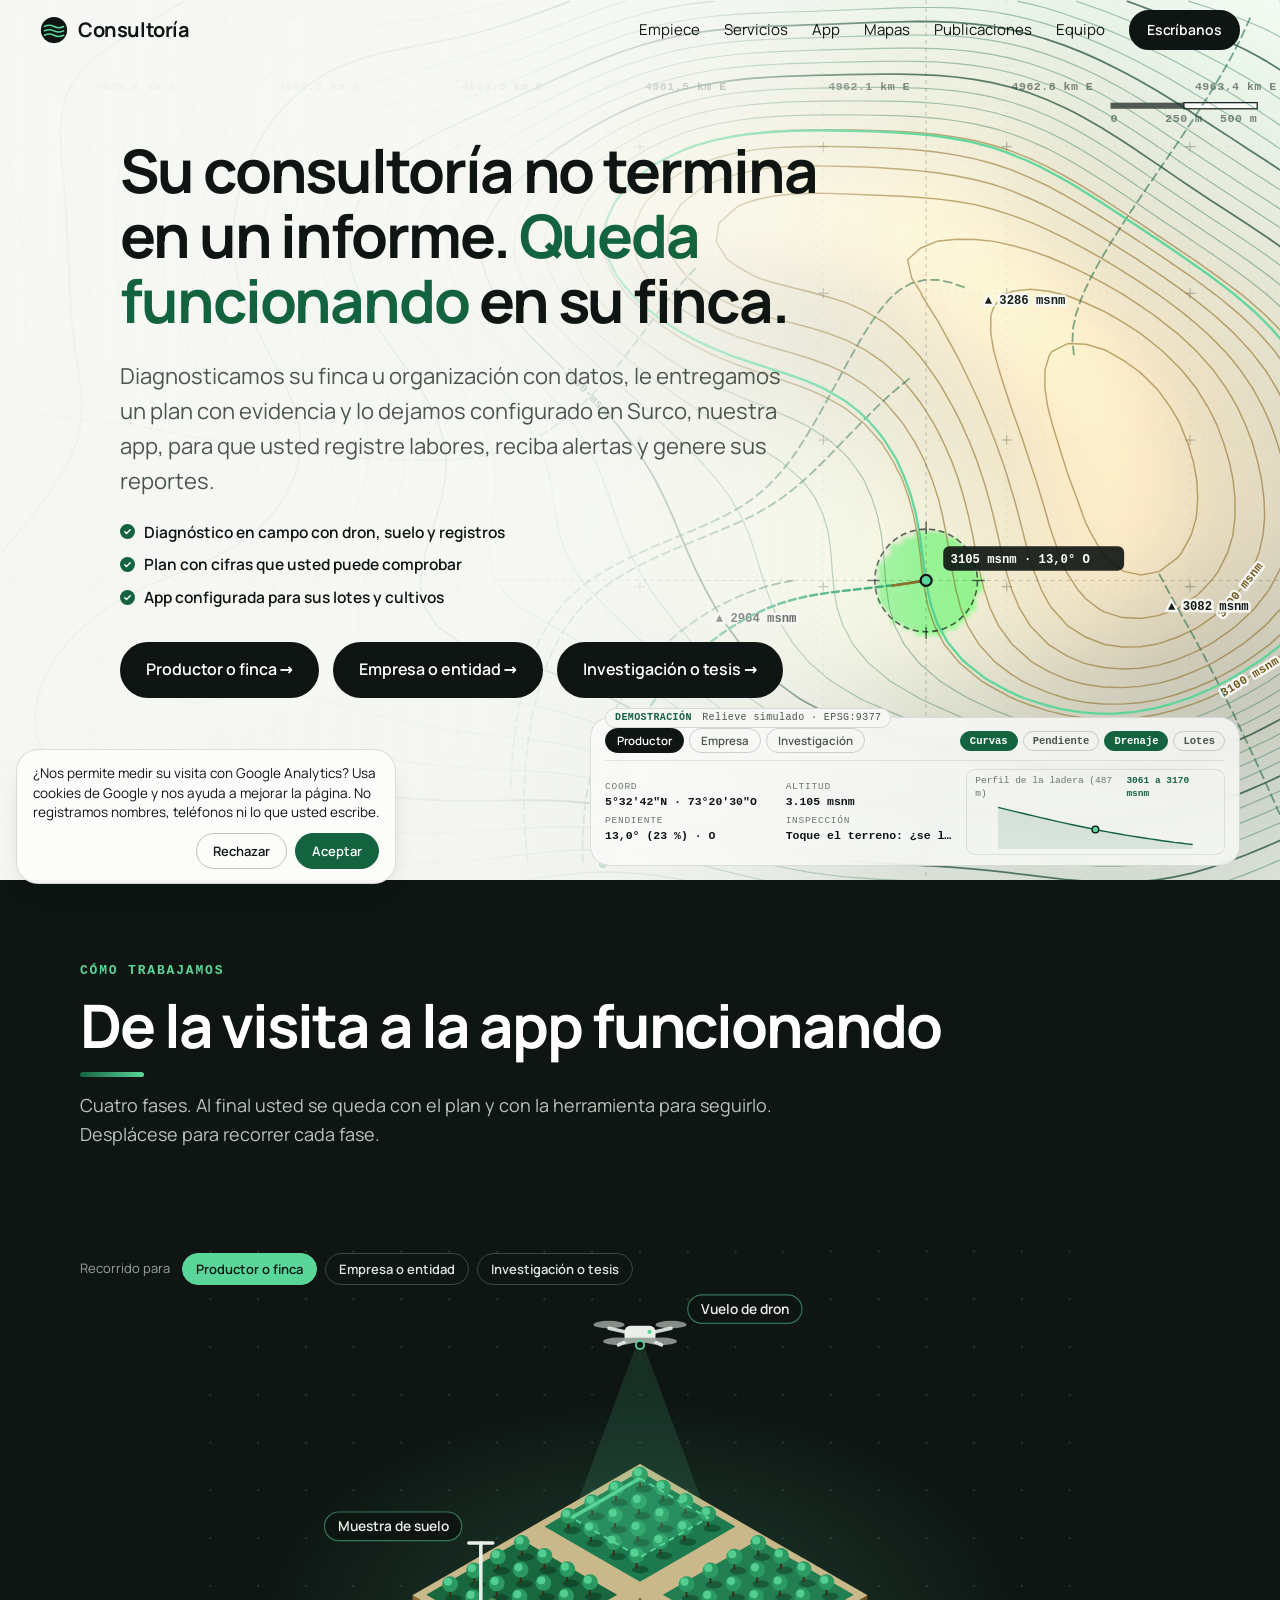
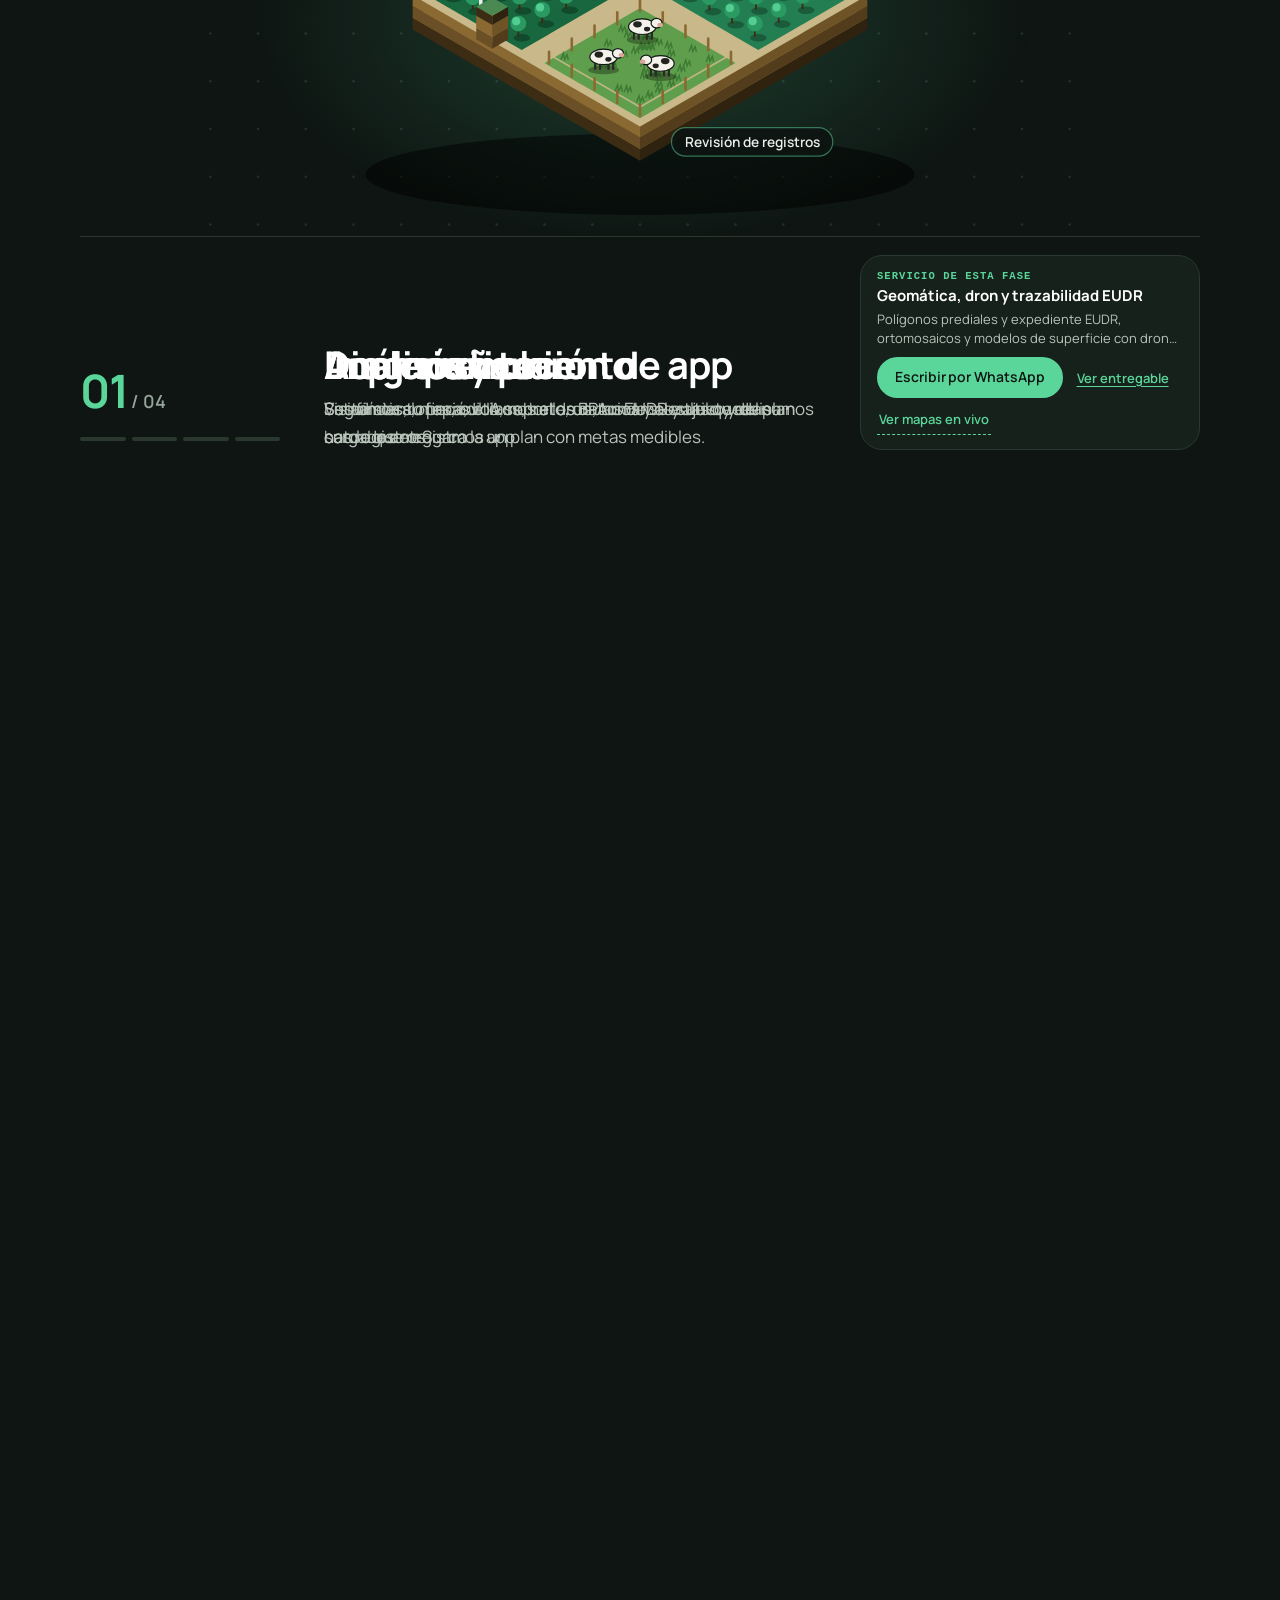
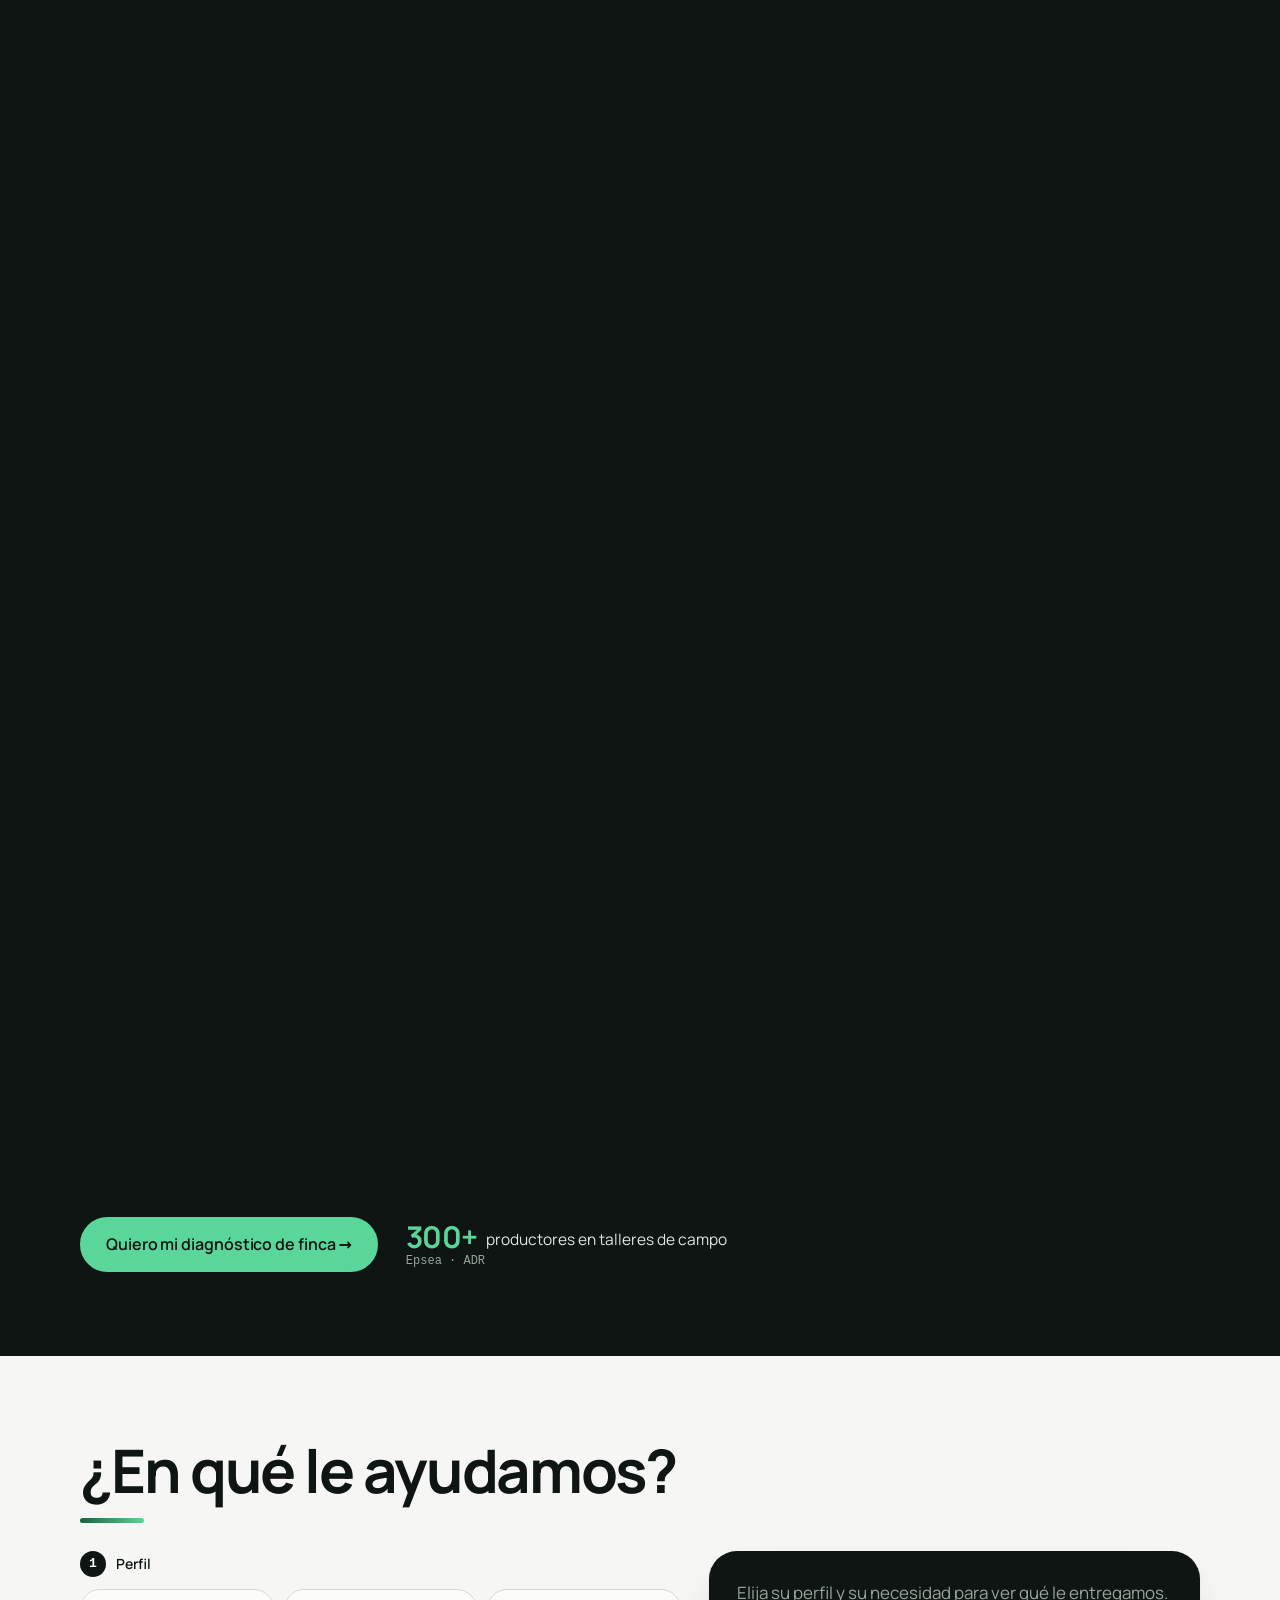
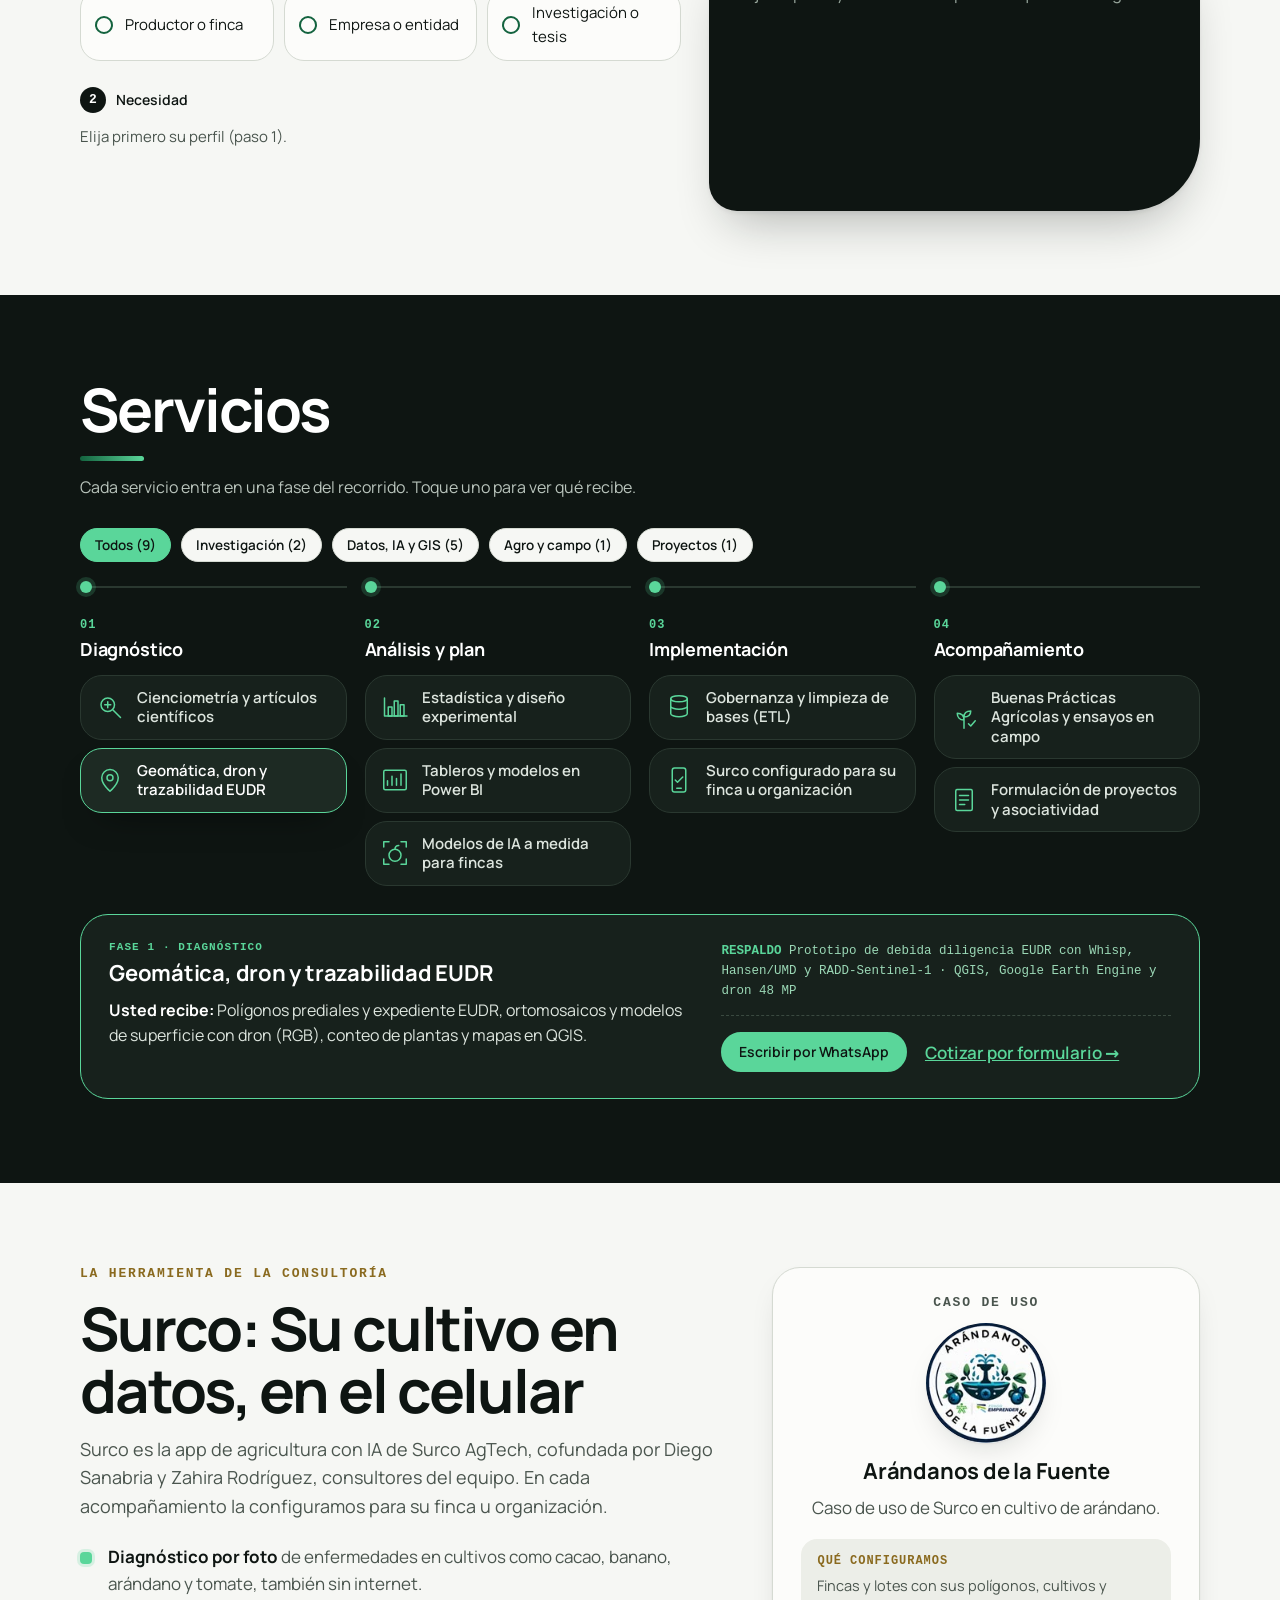
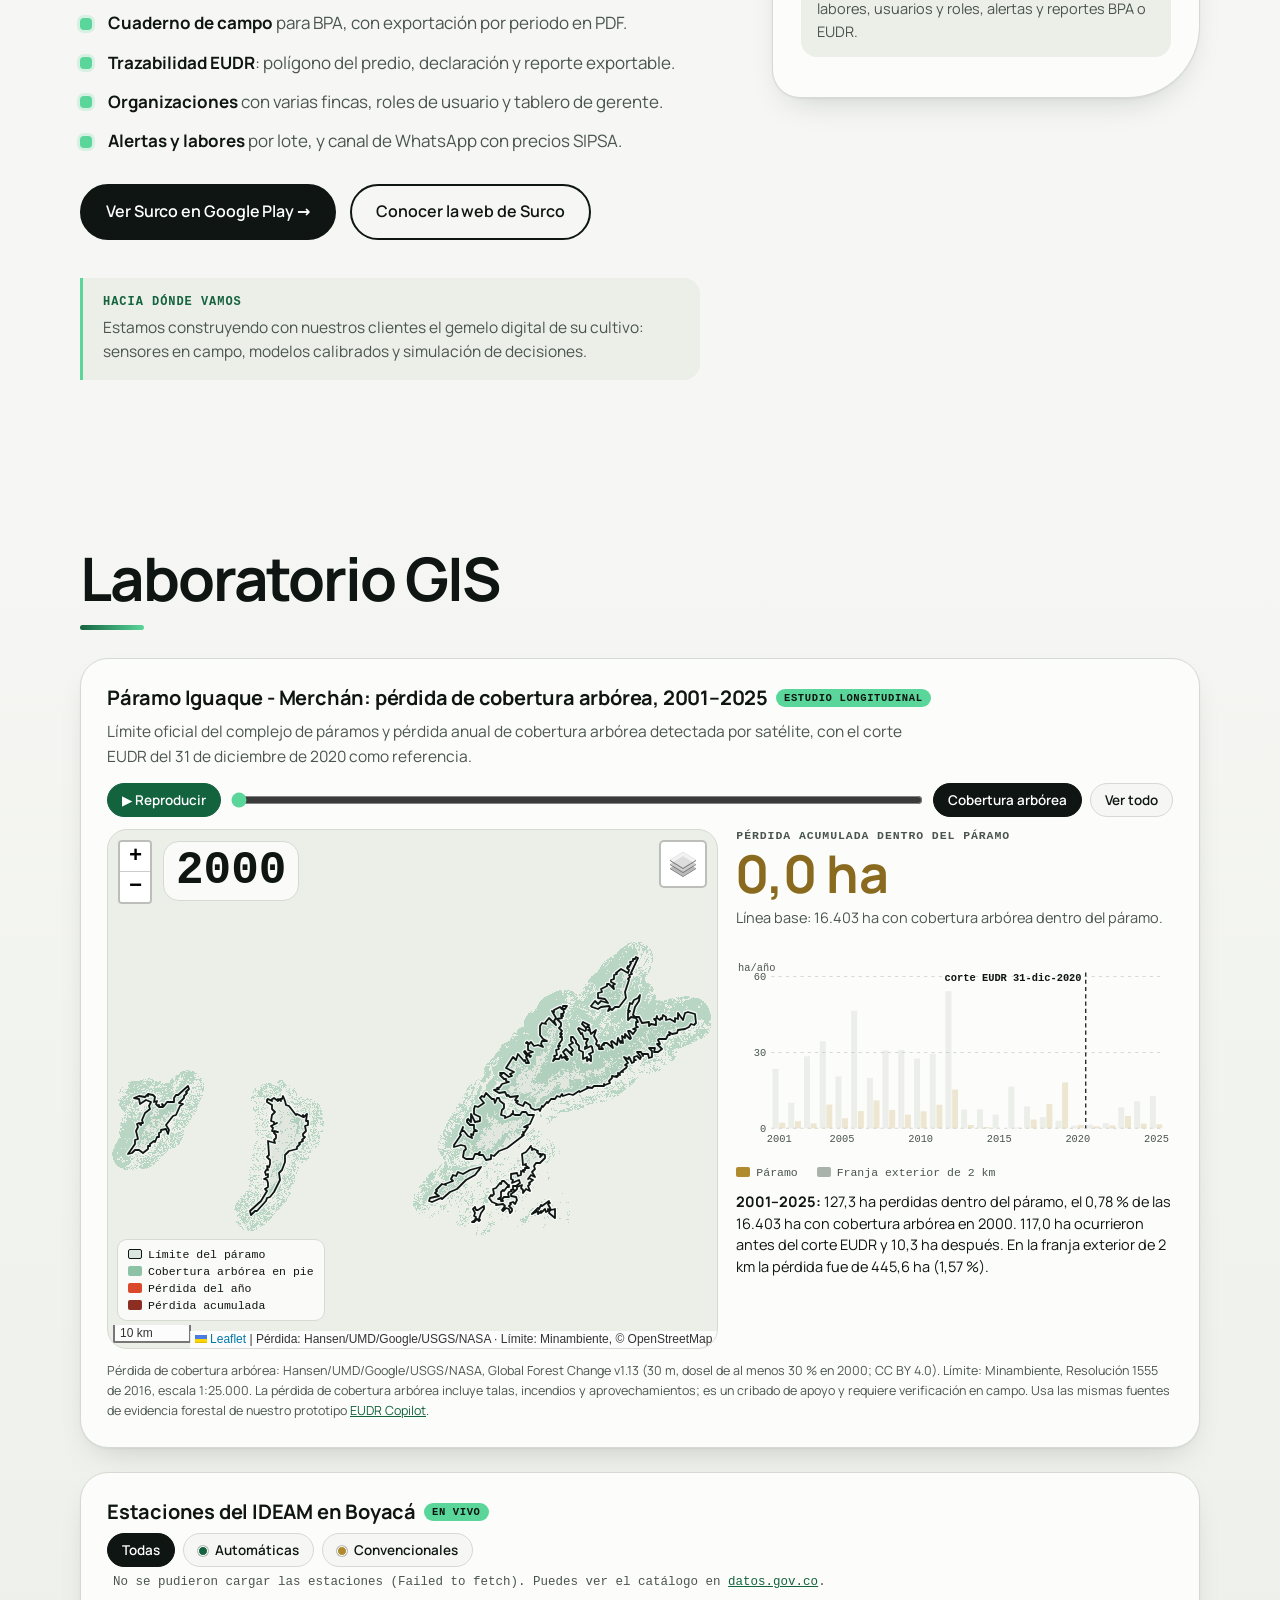
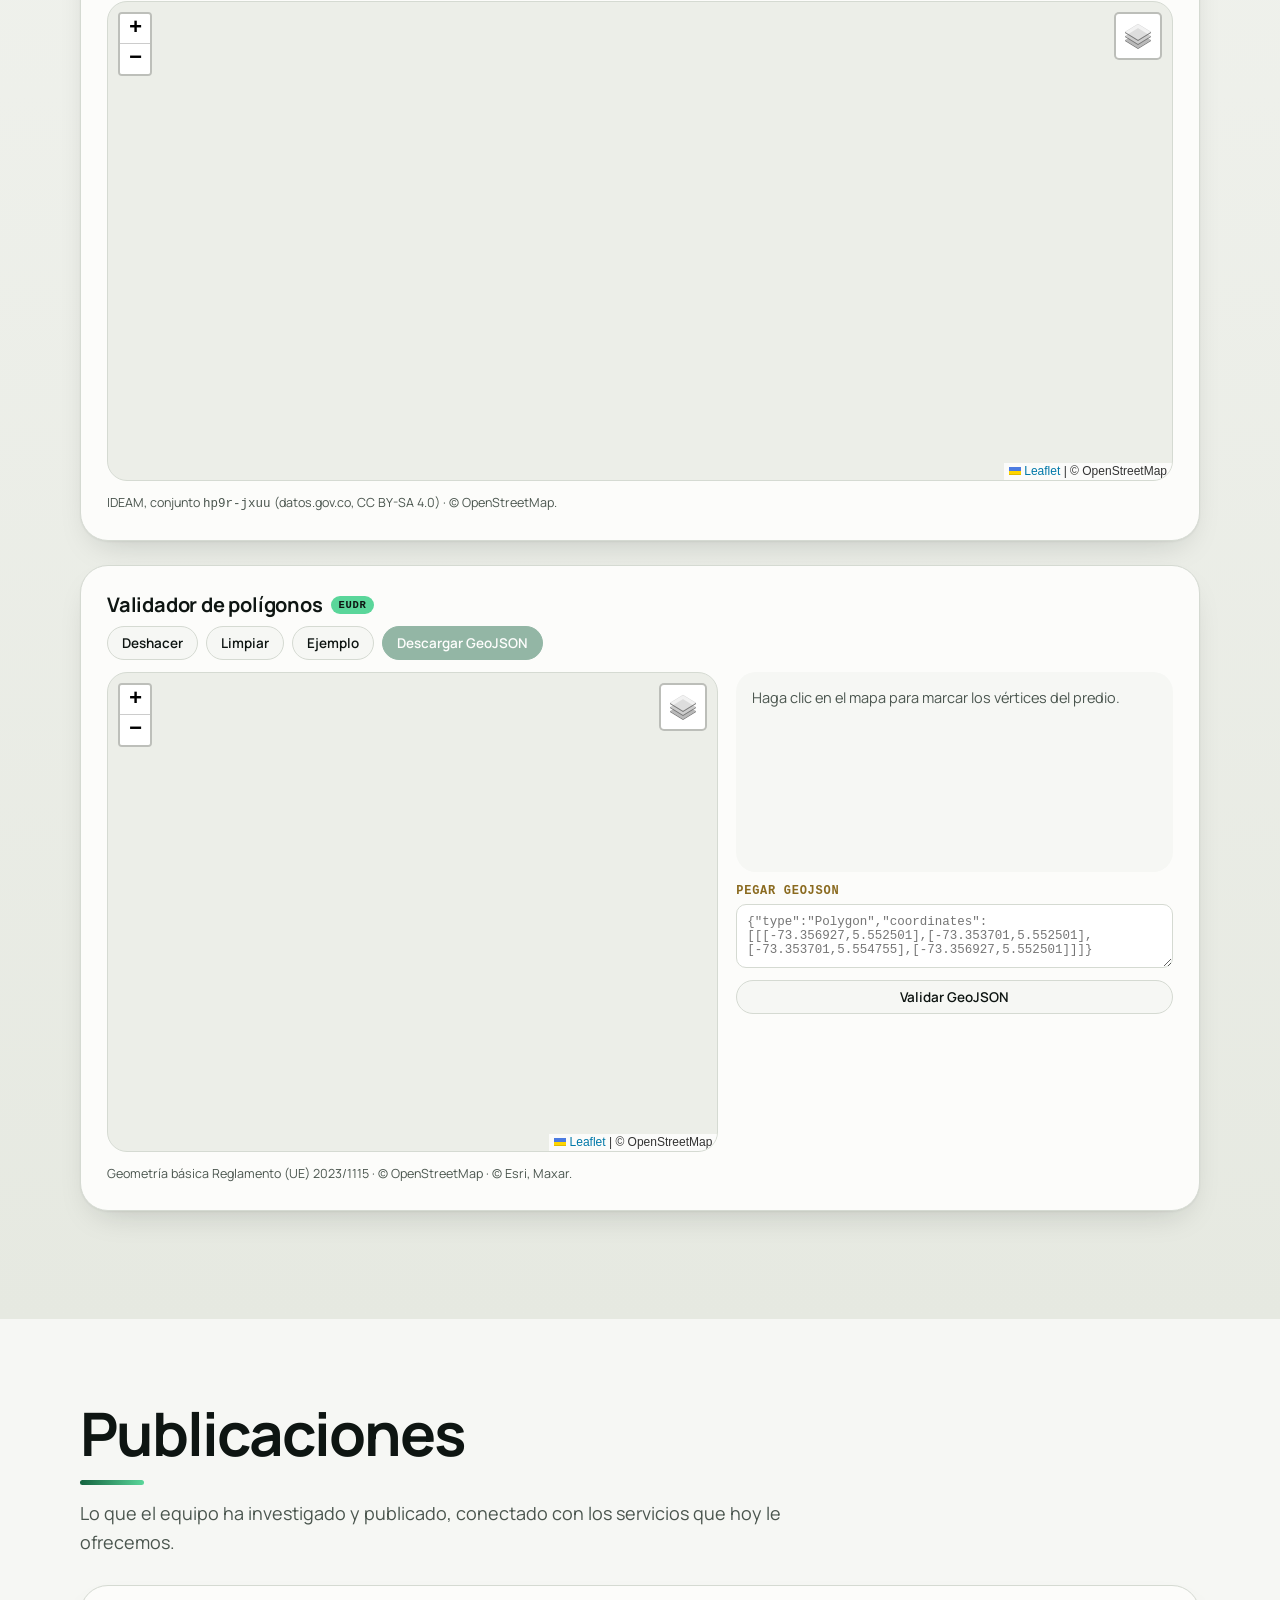
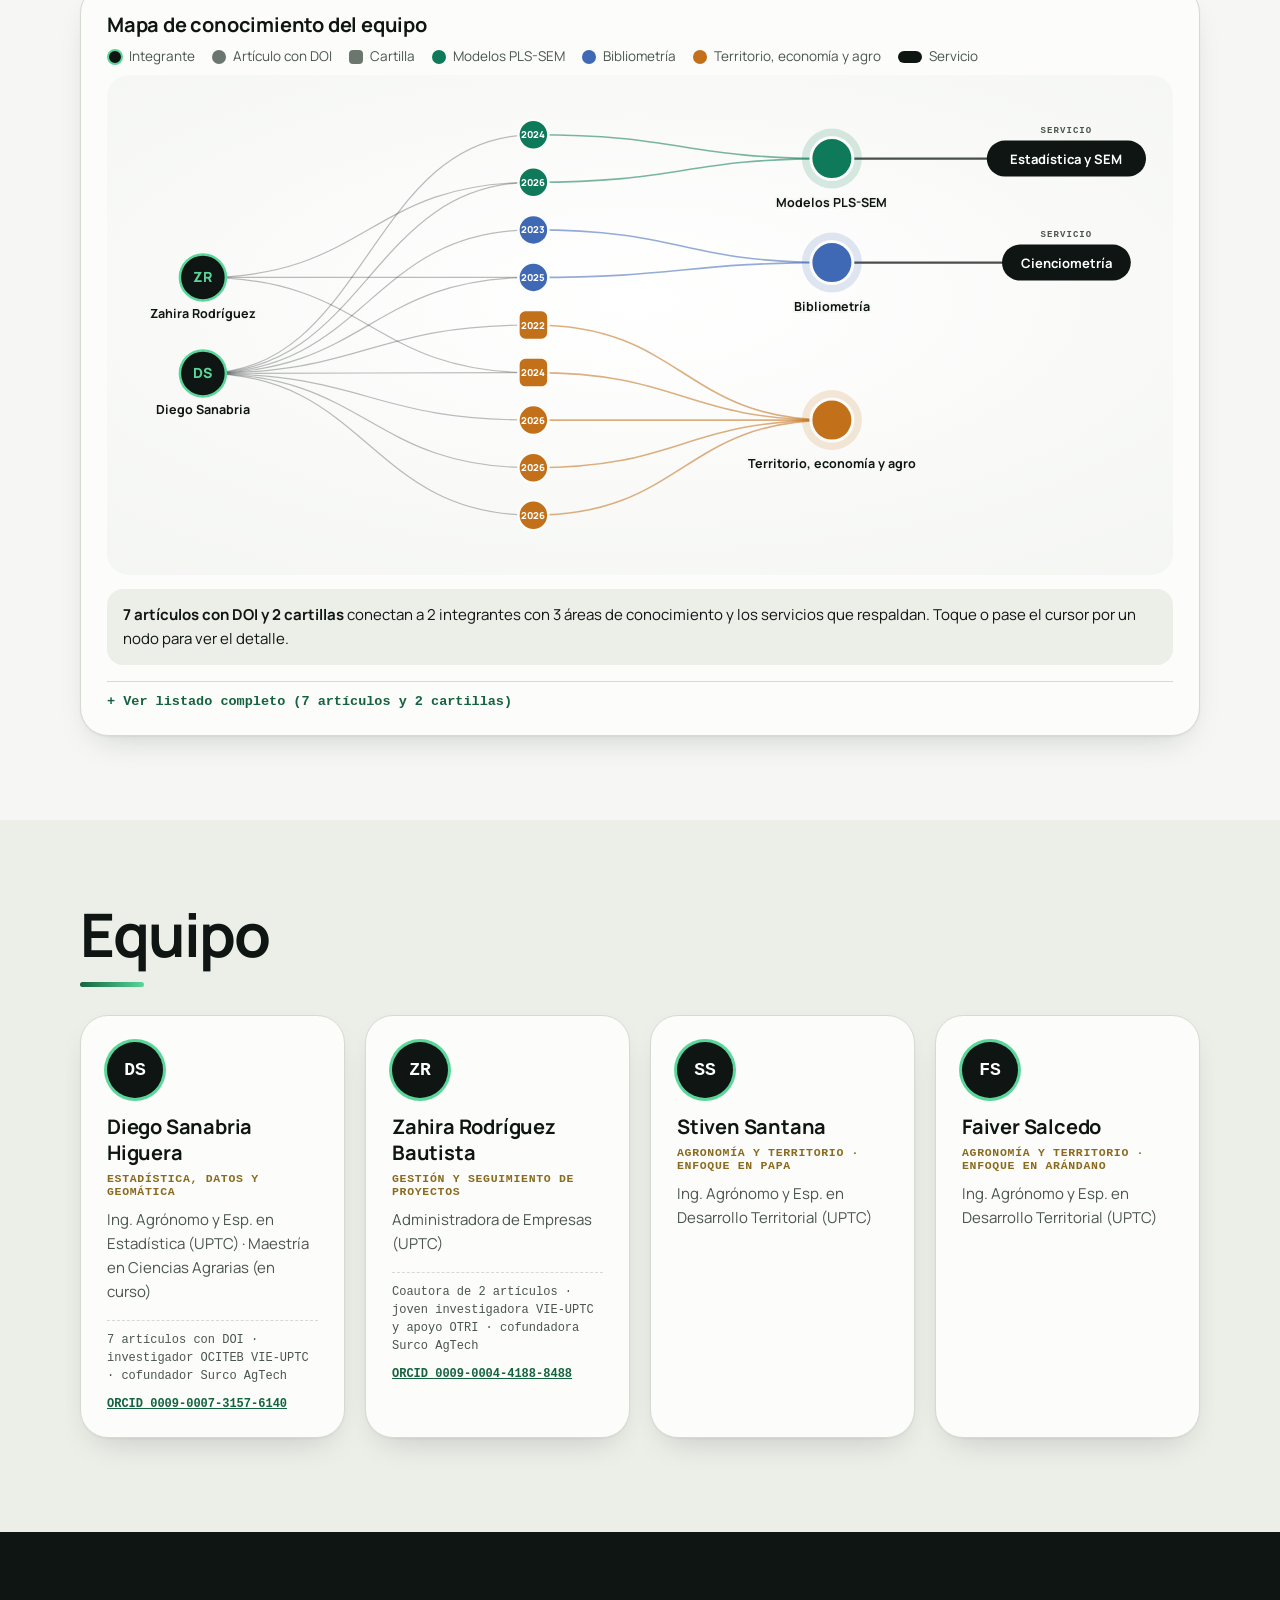
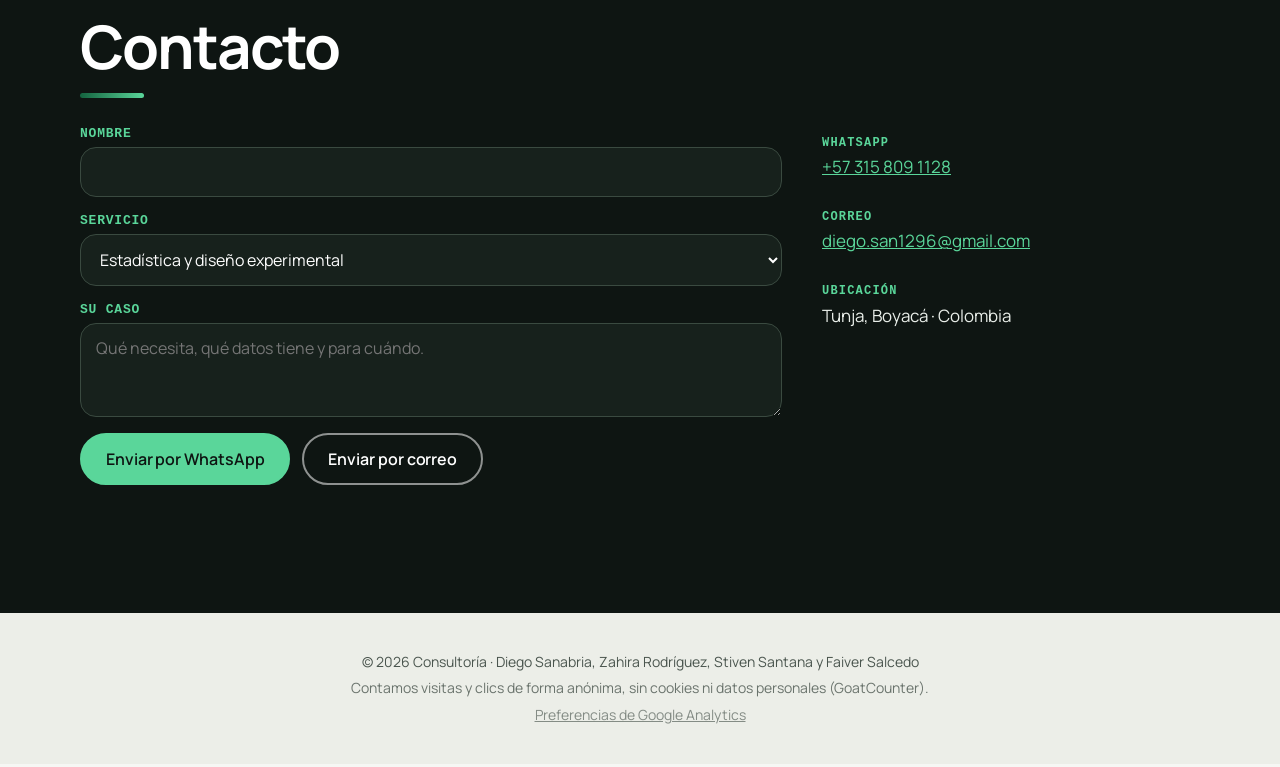
==== index.html @ 566f9912 "Como trabajamos: panel compacto en escritorios bajos y dibujo sin margen vacio arriba, el diorama ga" ====
<!doctype html>
<html lang="es">
<head>
<meta charset="utf-8">
<meta name="viewport" content="width=device-width, initial-scale=1">
<title>Consultoría · Estadística, datos y proyectos para el agro y la academia</title>
<meta name="description" content="Consultoría académica, empresarial y agrícola en Tunja, Boyacá: estadística, bibliometría, Power BI, gobernanza de datos, geomática con dron, trazabilidad EUDR, Buenas Prácticas Agrícolas y formulación de proyectos.">
<meta property="og:title" content="Consultoría · Estadística, datos y proyectos para el agro y la academia">
<meta property="og:description" content="Su consultoría no termina en un informe: queda funcionando en su finca. Diagnóstico con datos, plan con evidencia y la app Surco configurada para usted.">
<meta property="og:type" content="website">
<meta property="og:url" content="https://digsh.github.io/consultoria/">
<meta property="og:image" content="https://digsh.github.io/consultoria/og-portada.png">
<meta property="og:image:width" content="1200">
<meta property="og:image:height" content="630">
<meta property="og:image:alt" content="Consultoría: estadística, datos y proyectos para el agro y la academia">
<meta property="og:locale" content="es_CO">
<meta name="twitter:card" content="summary_large_image">
<link rel="canonical" href="https://digsh.github.io/consultoria/">
<meta name="theme-color" content="#f6f7f4">
<link rel="icon" href="favicon.svg" type="image/svg+xml">
<script type="application/ld+json">
{"@context":"https://schema.org","@type":"ProfessionalService","name":"Consultoría","url":"https://digsh.github.io/consultoria/",
 "description":"Consultoría académica y empresarial: estadística, datos, proyectos, dron e inteligencia artificial para el agro y la academia.",
 "areaServed":{"@type":"Country","name":"Colombia"},
 "address":{"@type":"PostalAddress","addressLocality":"Tunja","addressRegion":"Boyacá","addressCountry":"CO"},
 "knowsAbout":["Estadística","Bibliometría","Power BI","Gobernanza de datos","Fotogrametría","Análisis geoespacial","Trazabilidad EUDR","Inteligencia artificial aplicada al agro"],
 "employee":[
  {"@type":"Person","name":"Diego Sanabria Higuera","jobTitle":"Ingeniero Agrónomo y Especialista en Estadística","sameAs":"https://orcid.org/0009-0007-3157-6140"},
  {"@type":"Person","name":"Zahira Rodríguez Bautista","jobTitle":"Administradora de Empresas","sameAs":"https://orcid.org/0009-0004-4188-8488"},
  {"@type":"Person","name":"Stiven Santana","jobTitle":"Ingeniero Agrónomo, Especialista en Desarrollo Territorial"},
  {"@type":"Person","name":"Faiver Salcedo","jobTitle":"Ingeniero Agrónomo, Especialista en Desarrollo Territorial"}]}
</script>
<link rel="stylesheet" href="vendor/leaflet/leaflet.min.css">
<link rel="preload" href="vendor/fonts/manrope/Manrope-latin.woff2" as="font" type="font/woff2" crossorigin>
<link rel="stylesheet" href="styles.css?v=20261128k">
</head>
<body>
<a class="saltar" href="#contenido">Saltar al contenido</a>

<header class="barra" id="barra">
  <a class="marca" href="#inicio" aria-label="Consultoría, inicio">
    <svg viewBox="0 0 32 32" width="28" height="28" aria-hidden="true"><use href="#logo"/></svg>
    <span>Consultoría</span>
  </a>
  <nav aria-label="Principal">
    <button type="button" class="menu-btn" id="menu-btn" aria-expanded="false" aria-controls="nav-enlaces">Menú</button>
    <div class="enlaces" id="nav-enlaces">
      <a href="#buscador">Empiece</a>
      <a href="#servicios">Servicios</a>
      <a href="#surco">App</a>
      <a href="#mapas">Mapas</a>
      <a href="#evidencia">Publicaciones</a>
      <a href="#equipo">Equipo</a>
    </div>
    <a class="boton boton-chico" href="#contacto">Escríbanos</a>
  </nav>
</header>

<main id="contenido" tabindex="-1">
<!-- ============ INICIO ============ -->
<section class="hero" id="inicio">
  <svg class="relieve" id="relieve" viewBox="0 0 1200 720" preserveAspectRatio="xMidYMid slice" aria-hidden="true"></svg>
  <div class="hero-in">
    <h1>Su consultoría no termina en un informe. <em>Queda funcionando</em> en su finca.</h1>
    <p class="lema">Diagnosticamos su finca u organización con datos, le entregamos un plan con evidencia y lo dejamos configurado en Surco, nuestra app, para que usted registre labores, reciba alertas y genere sus reportes.</p>
    <ul class="hero-vin">
      <li>Diagnóstico en campo con dron, suelo y registros</li>
      <li>Plan con cifras que usted puede comprobar</li>
      <li>App configurada para sus lotes y cultivos</li>
    </ul>
    <div class="hero-acc">
      <a class="boton" href="#proceso" data-linea="productor">Productor o finca <span aria-hidden="true">→</span></a>
      <a class="boton" href="#proceso" data-linea="empresarial">Empresa o entidad <span aria-hidden="true">→</span></a>
      <a class="boton" href="#proceso" data-linea="academica">Investigación o tesis <span aria-hidden="true">→</span></a>
    </div>
  </div>
  <aside class="hero-nota gis-hud" id="gis-hud" aria-label="Consola GIS de demostración, con relieve simulado">
    <span class="hud-crs"><b>DEMOSTRACIÓN</b> Relieve simulado · EPSG:9377</span>
    <div class="hud-bar">
      <div class="hud-pfs" role="group" aria-label="Diagnóstico de ejemplo para">
        <span class="hud-pfs-k">Diagnóstico para</span>
        <button type="button" class="hud-chip hud-pf" data-perfil="productor" aria-pressed="true">Productor</button>
        <button type="button" class="hud-chip hud-pf" data-perfil="empresarial" aria-pressed="false">Empresa</button>
        <button type="button" class="hud-chip hud-pf" data-perfil="academica" aria-pressed="false">Investigación</button>
      </div>
      <div class="hud-capas" role="group" aria-label="Capas del visor topográfico">
        <button type="button" class="hud-chip" data-capa="curvas" aria-pressed="true">Curvas</button>
        <button type="button" class="hud-chip" data-capa="pendiente" aria-pressed="false">Pendiente</button>
        <button type="button" class="hud-chip" data-capa="hidro" aria-pressed="true">Drenaje</button>
        <button type="button" class="hud-chip" data-capa="lotes" aria-pressed="false">Lotes</button>
      </div>
    </div>
    <div class="hud-cuerpo">
      <div class="hud-tele">
        <div><span class="k">COORD</span><span class="v" id="hud-coord">5°33'18"N · 73°20'42"O</span></div>
        <div><span class="k">ALTITUD</span><span class="v" id="hud-cota">2.948 msnm</span></div>
        <div><span class="k">PENDIENTE</span><span class="v" id="hud-pend">16,8° (30,2 %) · NO</span></div>
        <div><span class="k">INSPECCIÓN</span><span class="v" id="hud-obj">Toque el terreno: ¿se le va el suelo?</span></div>
      </div>
      <div class="hud-visor">
        <div class="hud-visor-cab"><span id="hud-perfil-tit">Perfil de la ladera</span><span id="hud-perfil-des">ΔZ 42 m</span></div>
        <svg class="hud-perfil" id="hud-perfil" viewBox="0 0 220 52" aria-hidden="true"></svg>
      </div>
    </div>
    <div class="hud-diag" id="hud-diag" hidden aria-live="polite"></div>
  </aside>
</section>

<!-- ============ CÓMO TRABAJAMOS (4 pasos) ============ -->
<section class="seccion oscura" id="proceso">
  <div class="cab">
    <p class="sobretitulo">Cómo trabajamos</p>
    <h2>De la visita a la app funcionando</h2>
    <p class="sub">Cuatro fases. Al final usted se queda con el plan y con la herramienta para seguirlo. <span class="pr-ayuda">Desplácese para recorrer cada fase.</span></p>
  </div>
  <div class="pr-pista"></div>
  <ol class="pasos">
    <li><span class="num">01</span><h3>Diagnóstico</h3><p>Visitamos su finca, volamos el dron, tomamos suelo y revisamos sus registros.</p></li>
    <li><span class="num">02</span><h3>Análisis y plan</h3><p>Estadística, mapas e IA sobre los datos de su cultivo y de su hato. Le entregamos un plan con metas medibles.</p></li>
    <li><span class="num">03</span><h3>Implementación de app</h3><p>Sus fincas, lotes, cultivos, hato, usuarios y alertas quedan cargados en Surco.</p></li>
    <li><span class="num">04</span><h3>Acompañamiento</h3><p>Seguimiento periódico, reportes BPA o EUDR y ajuste del plan con lo que registra la app.</p></li>
  </ol>
  <div class="cierre-acc">
    <a class="boton" href="#buscador">Quiero mi diagnóstico de finca <span aria-hidden="true">→</span></a>
    <p class="dato-campo"><b>300+</b> productores en talleres de campo <span>Epsea · ADR</span></p>
  </div>
</section>

<!-- ============ EMBUDO (2 pasos directos) ============ -->
<section class="seccion" id="buscador">
  <div class="cab">
    <h2>¿En qué le ayudamos?</h2>
  </div>
  <div class="buscador embudo">
    <div class="pasos-e">
      <fieldset class="paso-e" id="paso-1">
        <legend><span>1</span> Perfil</legend>
        <div class="situaciones cortas" id="e-linea" role="radiogroup" aria-label="Perfil"></div>
      </fieldset>
      <fieldset class="paso-e" id="paso-2">
        <legend><span>2</span> Necesidad</legend>
        <div class="situaciones" id="situaciones" role="radiogroup" aria-label="Necesidad"></div>
        <p class="e-mas"><a class="e-ver" id="e-ver" href="#resultado" hidden>Ver entregable ↓</a></p>
      </fieldset>
    </div>
    <aside class="resultado" id="resultado" aria-live="polite">
      <p class="vacio">Elija su perfil y su necesidad para ver qué le entregamos.</p>
    </aside>
  </div>
</section>

<!-- ============ SERVICIOS por fase del ciclo (tablero de ruta; detalle al tocar) ============ -->
<section class="seccion oscura" id="servicios">
  <div class="cab">
    <h2>Servicios</h2>
    <p class="sf-intro">Cada servicio entra en una fase del recorrido. Toque uno para ver qué recibe.</p>
  </div>
  <div class="filtros" id="filtros" role="group" aria-label="Resaltar servicios por línea"></div>
  <div class="sf" id="serv-fases"></div>
</section>

<!-- ============ SURCO, LA APP DE LA CONSULTORÍA ============ -->
<section class="seccion" id="surco">
  <div class="surco">
    <div class="surco-txt">
      <p class="sobretitulo">La herramienta de la consultoría</p>
      <h2>Surco: Su cultivo en datos, en el celular</h2>
      <p class="sub">Surco es la app de agricultura con IA de Surco AgTech, cofundada por Diego Sanabria y Zahira Rodríguez, consultores del equipo. En cada acompañamiento la configuramos para su finca u organización.</p>
      <ul class="surco-mod">
        <li><b>Diagnóstico por foto</b> de enfermedades en cultivos como cacao, banano, arándano y tomate, también sin internet.</li>
        <li><b>Cuaderno de campo</b> para BPA, con exportación por periodo en PDF.</li>
        <li><b>Trazabilidad EUDR</b>: polígono del predio, declaración y reporte exportable.</li>
        <li><b>Organizaciones</b> con varias fincas, roles de usuario y tablero de gerente.</li>
        <li><b>Alertas y labores</b> por lote, y canal de WhatsApp con precios SIPSA.</li>
      </ul>
      <div class="hero-acc">
        <a class="boton" href="https://play.google.com/store/apps/details?id=com.surco.app" target="_blank" rel="noopener">Ver Surco en Google Play <span aria-hidden="true">→</span></a>
        <a class="boton boton-claro" href="https://digsh.github.io/Surco-Agrotech/" target="_blank" rel="noopener">Conocer la web de Surco</a>
      </div>
      <p class="surco-rumbo"><b>Hacia dónde vamos</b>Estamos construyendo con nuestros clientes el gemelo digital de su cultivo: sensores en campo, modelos calibrados y simulación de decisiones.</p>
    </div>
    <aside class="piloto" aria-label="Caso de uso">
      <p class="sobretitulo">Caso de uso</p>
      <img src="img/aliados/arandanos-de-la-fuente.jpg" width="120" height="120" alt="Logo de Arándanos de la Fuente" loading="lazy">
      <h3>Arándanos de la Fuente</h3>
      <p>Caso de uso de Surco en cultivo de arándano.</p>
      <p class="piloto-conf"><b>Qué configuramos</b> Fincas y lotes con sus polígonos, cultivos y labores, usuarios y roles, alertas y reportes BPA o EUDR.</p>
    </aside>
  </div>
</section>

<!-- ============ LABORATORIO GIS (solo los 2 visores en vivo) ============ -->
<section class="seccion gis" id="mapas">
  <div class="cab">
    <h2>Laboratorio GIS</h2>
  </div>

  <article class="tarjeta mapa-tarjeta" id="iguaque">
    <header>
      <h3>Páramo Iguaque - Merchán: pérdida de cobertura arbórea, 2001–2025 <span class="etiqueta">estudio longitudinal</span></h3>
      <p>Límite oficial del complejo de páramos y pérdida anual de cobertura arbórea detectada por satélite, con el corte EUDR del 31 de diciembre de 2020 como referencia.</p>
    </header>
    <div class="mapa-barra ig-barra">
      <button type="button" class="chip chip-fuerte" id="ig-play" aria-pressed="false">▶ Reproducir</button>
      <input type="range" id="ig-rango" min="2000" max="2025" step="1" value="2000" aria-label="Año del estudio">
      <button type="button" class="chip" id="ig-bosque" aria-pressed="true">Cobertura arbórea</button>
      <button type="button" class="chip" id="ig-vista">Ver todo</button>
    </div>
    <div class="val-grid ig-grid">
      <div class="ig-mapa">
        <div class="mapa" id="map-iguaque" role="region" aria-label="Mapa del Complejo de Páramos Iguaque - Merchán con la pérdida de cobertura arbórea por año"></div>
        <div class="ig-anio" id="ig-anio" aria-live="off">2000</div>
        <ul class="ig-leyenda" aria-label="Leyenda">
          <li><i class="ig-l ig-l-lim"></i>Límite del páramo</li>
          <li><i class="ig-l ig-l-bos"></i>Cobertura arbórea en pie</li>
          <li><i class="ig-l ig-l-act"></i>Pérdida del año</li>
          <li><i class="ig-l ig-l-acu"></i>Pérdida acumulada</li>
        </ul>
      </div>
      <div class="val-lado ig-lado">
        <p class="ig-k">Pérdida acumulada dentro del páramo</p>
        <p class="ig-acum" id="ig-acum" aria-live="polite">0,0 ha</p>
        <p class="ig-det" id="ig-det"></p>
        <div class="ig-barras" id="ig-barras"></div>
        <p class="ig-ley2"><i class="ig-l ig-l-pa"></i>Páramo <i class="ig-l ig-l-fr"></i>Franja exterior de 2 km</p>
        <p class="ig-resumen" id="ig-resumen"></p>
        <p class="mapa-cuenta" id="ig-estado" role="status">Cargando el estudio…</p>
      </div>
    </div>
    <p class="mapa-fuente">Pérdida de cobertura arbórea: Hansen/UMD/Google/USGS/NASA, Global Forest Change v1.13 (30 m, dosel de al menos 30 % en 2000; CC BY 4.0). Límite: Minambiente, Resolución 1555 de 2016, escala 1:25.000. La pérdida de cobertura arbórea incluye talas, incendios y aprovechamientos; es un cribado de apoyo y requiere verificación en campo. Usa las mismas fuentes de evidencia forestal de nuestro prototipo <a href="https://digsh.github.io/EUDR-OpenAI/" target="_blank" rel="noopener">EUDR Copilot</a>.</p>
  </article>

  <article class="tarjeta mapa-tarjeta">
    <header>
      <h3>Estaciones del IDEAM en Boyacá <span class="etiqueta">en vivo</span></h3>
    </header>
    <div class="mapa-barra" role="group" aria-label="Filtrar estaciones">
      <button type="button" class="chip" data-f="todas" aria-pressed="true">Todas</button>
      <button type="button" class="chip" data-f="auto" aria-pressed="false"><i class="pt pt-auto" aria-hidden="true"></i>Automáticas</button>
      <button type="button" class="chip" data-f="conv" aria-pressed="false"><i class="pt pt-conv" aria-hidden="true"></i>Convencionales</button>
      <span class="mapa-cuenta" id="ideam-cuenta" aria-live="polite">Cargando estaciones…</span>
    </div>
    <div class="mapa" id="map-ideam" role="region" aria-label="Mapa de estaciones del IDEAM en Boyacá"></div>
    <p class="mapa-fuente">IDEAM, conjunto <code>hp9r-jxuu</code> (datos.gov.co, CC BY-SA 4.0) · © OpenStreetMap.</p>
  </article>

  <article class="tarjeta mapa-tarjeta">
    <header>
      <h3>Validador de polígonos <span class="etiqueta">EUDR</span></h3>
    </header>
    <div class="mapa-barra">
      <button type="button" class="chip" id="v-deshacer">Deshacer</button>
      <button type="button" class="chip" id="v-limpiar">Limpiar</button>
      <button type="button" class="chip" id="v-ejemplo">Ejemplo</button>
      <button type="button" class="chip chip-fuerte" id="v-descargar" disabled>Descargar GeoJSON</button>
    </div>
    <div class="val-grid">
      <div class="mapa" id="map-predio" role="region" aria-label="Mapa para dibujar el predio"></div>
      <div class="val-lado">
        <div class="val-res" id="val-res" aria-live="polite"><p class="vacio">Haga clic en el mapa para marcar los vértices del predio.</p></div>
        <label class="val-pega">Pegar GeoJSON
          <textarea id="v-texto" rows="3" spellcheck="false" placeholder='{"type":"Polygon","coordinates":[[[-73.356927,5.552501],[-73.353701,5.552501],[-73.353701,5.554755],[-73.356927,5.552501]]]}'></textarea>
        </label>
        <button type="button" class="chip" id="v-cargar">Validar GeoJSON</button>
      </div>
    </div>
    <p class="mapa-fuente">Geometría básica Reglamento (UE) 2023/1115 · © OpenStreetMap · © Esri, Maxar.</p>
  </article>
</section>

<!-- ============ EVIDENCIA Y PUBLICACIONES ============ -->
<section class="seccion" id="evidencia">
  <div class="cab">
    <h2>Publicaciones</h2>
    <p class="sub">Lo que el equipo ha investigado y publicado, conectado con los servicios que hoy le ofrecemos.</p>
  </div>

  <figure class="tarjeta ancha" id="publicaciones">
    <figcaption>
      <h3>Mapa de conocimiento del equipo</h3>
      <div class="kg-ley" id="g-leyenda"></div>
    </figcaption>
    <div class="lienzo kg" id="g-pubs"></div>
    <div class="detalle-pub" id="detalle-pub" aria-live="polite"></div>
    <details class="mas-pubs">
      <summary>Ver listado completo (7 artículos y 2 cartillas)</summary>
      <ul class="pubs" id="lista-pubs"></ul>
      <ul class="pubs" id="lista-cartillas"></ul>
    </details>
  </figure>
</section>

<!-- ============ EQUIPO ============ -->
<section class="seccion claro2" id="equipo">
  <div class="cab">
    <h2>Equipo</h2>
  </div>
  <div class="carrusel" id="equipo-car" role="region" aria-roledescription="carrusel" aria-label="Integrantes del equipo">
    <button type="button" class="car-flecha" id="car-prev" aria-label="Integrante anterior">‹</button>
    <div class="equipo" id="equipo-lista" tabindex="0"></div>
    <button type="button" class="car-flecha" id="car-next" aria-label="Integrante siguiente">›</button>
  </div>
  <div class="car-pts" id="equipo-pts" aria-label="Posición en el carrusel"></div>
</section>

<!-- ============ VOCES (solo visible si hay testimonios o ?demo=1) ============ -->
<section class="seccion" id="voces" hidden>
  <div class="cab">
    <h2>Voces</h2>
  </div>
  <div class="voces" id="voces-lista"></div>
</section>

<!-- ============ CONTACTO ============ -->
<section class="seccion oscura cierre" id="contacto">
  <div class="cab">
    <h2>Contacto</h2>
  </div>
  <div class="contacto-grid">
    <form class="formu" id="formu" novalidate>
      <label>Nombre<input name="nombre" autocomplete="name" required></label>
      <label>Servicio
        <select name="servicio" id="f-servicio"></select>
      </label>
      <label>Su caso<textarea name="caso" rows="3" required placeholder="Qué necesita, qué datos tiene y para cuándo."></textarea></label>
      <div class="formu-acc">
        <button class="boton" type="submit" data-via="whatsapp">Enviar por WhatsApp</button>
        <button class="boton boton-claro" type="submit" data-via="correo">Enviar por correo</button>
      </div>
      <p class="formu-aviso" id="formu-aviso" role="status" aria-live="polite"></p>
    </form>
    <div class="datos-contacto">
      <p><b>WhatsApp</b><br><a id="c-wa" href="#"></a></p>
      <p><b>Correo</b><br><a id="c-mail" href="#"></a></p>
      <p><b>Ubicación</b><br>Tunja, Boyacá · Colombia</p>
    </div>
  </div>
</section>
</main>

<footer class="pie">
  <p>© 2026 Consultoría · Diego Sanabria, Zahira Rodríguez, Stiven Santana y Faiver Salcedo</p>
  <p class="pie-s" id="aviso-medicion" hidden>Contamos visitas y clics de forma anónima, sin cookies ni datos personales (GoatCounter).</p>
  <p class="pie-s"><button type="button" class="permiso-cambiar" id="permiso-cambiar" hidden>Preferencias de Google Analytics</button></p>
</footer>

<div class="permiso" id="permiso" role="dialog" aria-label="Permiso para medir con Google Analytics" hidden>
  <p>¿Nos permite medir su visita con Google Analytics? Usa cookies de Google y nos ayuda a mejorar la página. No registramos nombres, teléfonos ni lo que usted escribe.</p>
  <div class="permiso-acc">
    <button type="button" class="permiso-no" data-permiso="no">Rechazar</button>
    <button type="button" class="permiso-si" data-permiso="si">Aceptar</button>
  </div>
</div>

<!-- símbolos reutilizables -->
<svg width="0" height="0" style="position:absolute" aria-hidden="true">
  <defs>
    <symbol id="logo" viewBox="0 0 32 32"><circle cx="16" cy="16" r="15" fill="#0e1512"/><path d="M5 22c4-2 7-2 11 0s7 2 11 0M5 17c4-2 7-2 11 0s7 2 11 0M5 12c4-2 7-2 11 0s7 2 11 0" fill="none" stroke="#5ad69a" stroke-width="1.8" stroke-linecap="round"/></symbol>
    <symbol id="i-tesis" viewBox="0 0 40 40"><path d="M6 32V8M6 32h30" /><rect x="11" y="20" width="5" height="12"/><rect x="19" y="12" width="5" height="20"/><rect x="27" y="17" width="5" height="15"/></symbol>
    <symbol id="i-biblio" viewBox="0 0 40 40"><circle cx="17" cy="17" r="9"/><path d="M24 24l10 10M13 17h8M17 13v8"/></symbol>
    <symbol id="i-bi" viewBox="0 0 40 40"><rect x="5" y="7" width="30" height="26" rx="2"/><path d="M10 27v-6M16 27V15M22 27v-9M28 27V12"/></symbol>
    <symbol id="i-geo" viewBox="0 0 40 40"><path d="M20 35s11-10 11-18a11 11 0 1 0-22 0c0 8 11 18 11 18z"/><circle cx="20" cy="17" r="4"/></symbol>
    <symbol id="i-proyectos" viewBox="0 0 40 40"><rect x="9" y="6" width="22" height="28" rx="2"/><path d="M14 14h12M14 20h12M14 26h7"/></symbol>
    <symbol id="i-ia" viewBox="0 0 40 40"><circle cx="20" cy="23" r="8"/><path d="M20 15c0-3 2-5 5-5M5 12V5h7M28 5h7v7M5 28v7h7M35 28v7h-7"/></symbol>
    <symbol id="i-bpa" viewBox="0 0 40 40"><path d="M20 35V17M20 24c-6 0-9-4-9-9 6 0 9 3 9 9zM20 20c0-5 3-8 9-8 0 5-3 8-9 8z"/><path d="M26 29l3 3 6-7"/></symbol>
    <symbol id="i-app" viewBox="0 0 40 40"><rect x="11" y="4" width="18" height="32" rx="3"/><path d="M17 31h6M15 20l3 3 7-7"/></symbol>
    <symbol id="i-etl" viewBox="0 0 40 40"><ellipse cx="20" cy="9" rx="11" ry="4"/><path d="M9 9v10c0 2 5 4 11 4s11-2 11-4V9M9 19v10c0 2 5 4 11 4s11-2 11-4V19"/></symbol>
  </defs>
</svg>

<script src="datos.js?v=20261128e"></script>
<script src="vendor/leaflet/leaflet.min.js"></script>
<script src="app.js?v=20261128g"></script>
<script src="gis.js?v=20261118c"></script>
<script src="iguaque.js?v=20261118c"></script>
<script src="proceso.js?v=20261128i"></script>
</body>
</html>
---- styles.css ----
/* Manrope (SIL Open Font License 1.1, alojada en el sitio: vendor/fonts/manrope/). Variable 200-800, sin cursiva. */
@font-face{font-family:"Manrope";src:url("vendor/fonts/manrope/Manrope-latin.woff2") format("woff2");font-weight:200 800;font-style:normal;font-display:swap;
  unicode-range:U+0000-00FF,U+0131,U+0152-0153,U+02BB-02BC,U+02C6,U+02DA,U+02DC,U+0304,U+0308,U+0329,U+2000-206F,U+20AC,U+2122,U+2191,U+2193,U+2212,U+2215,U+FEFF,U+FFFD}
@font-face{font-family:"Manrope";src:url("vendor/fonts/manrope/Manrope-latin-ext.woff2") format("woff2");font-weight:200 800;font-style:normal;font-display:swap;
  unicode-range:U+0100-02BA,U+02BD-02C5,U+02C7-02CC,U+02CE-02D7,U+02DD-02FF,U+0304,U+0308,U+0329,U+1D00-1DBF,U+1E00-1E9F,U+1EF2-1EFF,U+2020,U+20A0-20AB,U+20AD-20C0,U+2113,U+2C60-2C7F,U+A720-A7FF}
:root{
  /* Paleta: negro verdoso, blancos cálidos, verde bosque (sobre claro) y menta (sobre oscuro).
     Bronce = acento secundario (rótulos, series de datos). Ladrillo = solo alertas y pérdida. */
  --papel:#f6f7f4; --papel2:#eceee8; --tinta:#0e1512; --tinta2:#4a554e; --linea:#d5dad2;
  --verde:#14633f; --verde2:#2f8f5e; --menta:#5ad69a; --bronce:#8a6a1f; --alerta:#a8392b;
  --serif:"Iowan Old Style","Palatino Linotype",Palatino,"Book Antiqua",Georgia,serif;
  --display:"Manrope",system-ui,-apple-system,"Segoe UI",Roboto,sans-serif;
  --sans:"Manrope",system-ui,-apple-system,"Segoe UI",Roboto,sans-serif;
  /* radios y sombras de la fase 1 (rediseño 26/11/2026) */
  --r-s:16px; --r-m:22px; --r-l:28px; --r-xl:36px;
  --sombra:0 1px 2px rgba(14,21,18,.05),0 14px 34px -16px rgba(14,21,18,.22);
  --sombra-alta:0 2px 4px rgba(14,21,18,.06),0 26px 50px -20px rgba(14,21,18,.32);
  --mono:ui-monospace,"Cascadia Code",Consolas,monospace;
  --max:1120px;
}
*{box-sizing:border-box}
html{scroll-behavior:smooth;scroll-padding-top:70px}
body{margin:0;background:var(--papel);color:var(--tinta);font:17px/1.6 var(--sans);font-kerning:normal;-webkit-font-smoothing:antialiased}
img,svg{max-width:100%}
a{color:var(--verde)}
.saltar{position:absolute;left:-999px;top:0;background:var(--tinta);color:#fff;padding:8px 14px;z-index:99}
.saltar:focus{left:0}
:focus-visible{outline:3px solid var(--verde2);outline-offset:3px;border-radius:4px}

/* barra */
.barra{position:fixed;inset:0 0 auto 0;z-index:50;display:flex;justify-content:space-between;align-items:center;
  padding:10px clamp(16px,4vw,40px);transition:background .3s,box-shadow .3s}
.barra.sol{background:rgba(14,21,18,.84);-webkit-backdrop-filter:blur(20px) saturate(150%);backdrop-filter:blur(20px) saturate(150%);box-shadow:0 1px 0 rgba(255,255,255,.06)}
.marca{display:flex;gap:10px;align-items:center;text-decoration:none;color:var(--tinta);font-family:var(--display);font-size:20px;font-weight:700;letter-spacing:-.02em;transition:color .3s}
.marca b{font-weight:700}
.barra nav{display:flex;gap:clamp(10px,2vw,24px);align-items:center}
.barra nav a:not(.boton){color:var(--tinta);text-decoration:none;font-size:15px;transition:color .3s}
.barra nav a:not(.boton):hover{color:var(--verde);text-decoration:underline;text-underline-offset:5px}
/* barra ya con scroll: azul tinta con texto claro */
.barra.sol .marca{color:#fff}
.barra.sol .marca svg{background:#dde5de;border-radius:50%}
.barra.sol nav a:not(.boton){color:#dde5de}
.barra.sol nav a:not(.boton):hover{color:var(--menta)}
.barra.sol .boton{background:var(--menta);border-color:var(--menta);color:var(--tinta)}
.barra.sol .boton:hover{background:#fff;border-color:#fff;color:var(--tinta)}

.boton{display:inline-block;background:var(--tinta);color:#fff;padding:13px 24px;border-radius:999px;text-decoration:none;
  font-weight:600;font-size:16px;border:2px solid var(--tinta);cursor:pointer;font-family:var(--sans);transition:transform .15s,background .2s}
.boton:hover{transform:translateY(-2px);background:var(--verde);border-color:var(--verde)}
.boton{position:relative;overflow:hidden;isolation:isolate;letter-spacing:-.005em}
.boton::after{content:"";position:absolute;inset:0;z-index:-1;pointer-events:none;
  background:linear-gradient(110deg,transparent 30%,rgba(255,255,255,.35) 50%,transparent 70%);transform:translateX(-120%)}
@media (prefers-reduced-motion:no-preference){.boton:hover::after{transition:transform .7s ease;transform:translateX(120%)}}
.boton-claro{background:transparent;color:var(--tinta)}
.boton-claro:hover{color:#fff}
.boton-chico{padding:7px 16px;font-size:14px}
.oscura .boton{background:var(--menta);border-color:var(--menta);color:var(--tinta)}
.oscura .boton:hover{background:#fff;border-color:#fff;color:var(--tinta)}
.oscura .boton-claro{background:transparent;color:#fff;border-color:#ffffff88}
.oscura .boton-claro:hover{background:#ffffff22;color:#fff;border-color:#fff}

/* hero */
.hero{position:relative;min-height:min(100svh,880px);display:flex;align-items:center;overflow:hidden;
  background:radial-gradient(120% 90% at 75% 20%,#fbfbf9 0,var(--papel) 60%,var(--papel2) 100%)}
.relieve{position:absolute;inset:0;width:100%;height:100%}
.relieve path.curva{fill:none;stroke:var(--verde);stroke-opacity:.36;stroke-width:1.15;vector-effect:non-scaling-stroke}
.relieve path.curva.maestra{stroke-opacity:.72;stroke-width:1.8}
.relieve path.curva.oro{stroke:#b08a2e;stroke-opacity:.58}
.hero-in{position:relative;max-width:var(--max);margin:0 auto;padding:130px clamp(16px,4vw,40px) 90px;width:100%}
.sobretitulo{font:600 13px/1 var(--mono);letter-spacing:.14em;text-transform:uppercase;color:var(--bronce);margin:0 0 18px}
.oscura .sobretitulo{color:var(--menta)}
h1{font:700 clamp(40px,7vw,92px)/.98 var(--display);margin:0 0 26px;letter-spacing:-.035em;max-width:13em}
h1 em{font-style:normal;color:var(--verde);position:relative}
h1 em::after{content:"";position:absolute;left:0;right:0;bottom:.04em;height:.14em;background:var(--menta);opacity:.7;z-index:-1;border-radius:2px}
.lema{font-size:clamp(18px,2.2vw,22px);max-width:34em;color:var(--tinta2);margin:0 0 34px}
.hero-acc{display:flex;gap:14px;flex-wrap:wrap;margin-bottom:38px}
.sellos{list-style:none;padding:0;margin:0;display:flex;gap:10px;flex-wrap:wrap}
.sellos li{font:500 13px var(--mono);border:1px solid var(--tinta2);padding:6px 12px;border-radius:999px;background:#fcfcfaaa}
.hero-nota{position:absolute;bottom:18px;right:clamp(16px,4vw,40px);font:12px var(--mono);color:var(--tinta2);opacity:.7}

/* secciones */
.seccion{padding:clamp(64px,10vw,120px) clamp(16px,4vw,40px)}
.seccion>*{max-width:var(--max);margin-left:auto;margin-right:auto}
.oscura{background:var(--tinta);color:#e9eee9}
.oscura a{color:var(--menta)}
.claro2{background:var(--papel2)}
.cab{margin-bottom:44px}
h2{font:700 clamp(32px,5vw,60px)/1.02 var(--display);margin:0 0 14px;letter-spacing:-.035em}
h3{font:700 20px/1.3 var(--display);margin:0 0 8px;letter-spacing:-.01em}
/* color explícito de títulos: azul tinta sobre claro, blanco sobre oscuro */
h1,h2,h3{color:var(--tinta)}
.oscura h1,.oscura h2,.oscura h3{color:#fff}
.cab h2::after{content:"";display:block;width:64px;height:5px;margin-top:16px;border-radius:3px;background:linear-gradient(90deg,var(--verde),var(--menta))}
.sub{max-width:40em;color:var(--tinta2);font-size:18px;margin:0}
.oscura .sub{color:#b9c4bc}

/* buscador */
.buscador{display:grid;grid-template-columns:1.1fr .9fr;gap:28px;align-items:start}
.situaciones{display:grid;gap:10px}
.situaciones button{font:inherit;text-align:left;background:#fcfcfa;border:1.5px solid var(--linea);border-radius:20px;padding:14px 18px;
  cursor:pointer;color:var(--tinta);display:flex;gap:12px;align-items:center;transition:all .2s}
.situaciones button::before{content:"";flex:none;width:14px;height:14px;border-radius:50%;border:2px solid var(--verde)}
.situaciones button:hover{border-color:var(--verde);transform:translateX(4px)}
.situaciones button[aria-checked=true]{background:var(--verde);color:#fff;border-color:var(--verde)}
.situaciones button[aria-checked=true]::before{background:var(--menta);border-color:var(--menta)}
.resultado{position:sticky;top:84px;background:var(--tinta);color:#e9eee9;border-radius:var(--r-l) var(--r-l) 72px var(--r-l);box-shadow:var(--sombra-alta);padding:28px;min-height:260px}
.resultado .vacio{color:#96a59b;margin:0}
.resultado h3{color:#fff;font-size:24px}
.resultado dt{font:600 12px var(--mono);letter-spacing:.1em;text-transform:uppercase;color:var(--menta);margin-top:16px}
.resultado dd{margin:4px 0 0}
.resultado .boton{margin-top:22px;background:var(--menta);border-color:var(--menta);color:var(--tinta)}
.resultado .entra{animation:entra .4s both}

/* servicios */
.rejilla{display:grid;grid-template-columns:repeat(auto-fill,minmax(250px,1fr));gap:18px}
.serv{background:#17211c;border:1px solid #2a3830;border-radius:var(--r-m);padding:24px;display:flex;flex-direction:column;gap:10px;transition:transform .25s,border-color .25s}
.serv:hover{transform:translateY(-5px);border-color:var(--menta);box-shadow:0 26px 50px -24px rgba(0,0,0,.6)}
.persona:hover{transform:translateY(-4px);box-shadow:var(--sombra-alta)}
.serv svg{width:44px;height:44px;fill:none;stroke:var(--menta);stroke-width:2;stroke-linecap:round;stroke-linejoin:round}
.serv h3{color:#fff;font-size:19px}
.serv p{margin:0;font-size:15px;color:#b9c4bc}
.serv .para{font-style:italic}
.serv .resp{margin-top:auto;padding-top:12px;border-top:1px dashed #3a4a40;font:12.5px/1.5 var(--mono);color:#9bd8b6}
.serv .resp b{color:var(--menta);font-weight:600}

/* cifras */
.cifras{display:grid;grid-template-columns:repeat(auto-fit,minmax(170px,1fr));gap:0;margin-bottom:40px;border-top:2px solid var(--tinta);border-bottom:1px solid var(--linea)}
.cifra{padding:24px 18px;border-right:1px solid var(--linea)}
.cifra:last-child{border-right:0}
.cifra{min-width:0}
.cifra .n{font:700 clamp(34px,3.7vw,50px)/1 var(--display);white-space:nowrap;color:var(--verde);letter-spacing:-.02em}
.cifra .e{font-size:14px;line-height:1.35;margin-top:8px;color:var(--tinta2)}
.cifra .f{font:11px var(--mono);color:var(--bronce);margin-top:8px;text-transform:uppercase;letter-spacing:.08em}

/* gráficas */
.graficas{display:grid;grid-template-columns:1fr 1fr;gap:22px}
.tarjeta{margin:0;background:#fcfcfa;border:1px solid var(--linea);box-shadow:var(--sombra);border-radius:var(--r-l);padding:26px}
.tarjeta.ancha{grid-column:1/-1}
.seccion>.tarjeta{margin-left:auto;margin-right:auto}
.tarjeta figcaption p{margin:0 0 14px;font-size:14.5px;color:var(--tinta2)}
.tarjeta h3{display:flex;flex-wrap:wrap;gap:8px;align-items:center}
.etiqueta{font:600 10.5px var(--mono);letter-spacing:.06em;text-transform:uppercase;background:var(--menta);color:var(--tinta);padding:3px 8px;border-radius:999px}
.lienzo svg{width:100%;height:auto;display:block;overflow:visible}
.lienzo text{font-family:var(--mono);fill:var(--tinta2)}
.detalle-pub{margin-top:14px;padding:14px 16px;background:var(--papel2);border-radius:var(--r-s);font-size:15px;min-height:70px}
.detalle-pub b{font-family:var(--display)}
.detalle-pub a{font-family:var(--mono);font-size:13px}
.punto-pub{cursor:pointer;transition:r .15s}
.punto-pub:focus-visible{outline:none;stroke:var(--tinta);stroke-width:3}

/* pasos */
.pasos{list-style:none;display:grid;grid-template-columns:repeat(auto-fit,minmax(230px,1fr));gap:26px;padding:0;counter-reset:p}
.pasos li{position:relative;padding-top:18px;border-top:2px solid var(--menta)}
.pasos .num{font:700 56px/1 var(--display);color:var(--menta);opacity:.9;display:block;margin-bottom:6px}
.pasos h3{color:#fff}
.pasos p{margin:0;color:#b9c4bc;font-size:15.5px}

/* línea */
.linea{list-style:none;padding:0;position:relative;margin-bottom:46px}
.linea::before{content:"";position:absolute;left:112px;top:8px;bottom:8px;width:2px;background:linear-gradient(var(--verde),var(--menta))}
.linea li{display:grid;grid-template-columns:100px 1fr;gap:32px;padding:14px 0;position:relative}
.linea li::before{content:"";position:absolute;left:106px;top:22px;width:14px;height:14px;border-radius:50%;background:var(--papel);border:3px solid var(--verde)}
.linea .f{font:600 13px var(--mono);color:var(--bronce);padding-top:4px;text-align:right}
.linea h3{margin:0}
.linea .d{font:14px var(--mono);color:var(--verde);margin:2px 0 6px}
.linea p{margin:0;color:var(--tinta2);font-size:16px}
.herramientas{background:#fcfcfa;border:1px solid var(--linea);box-shadow:var(--sombra);border-radius:var(--r-l);padding:26px 30px}
.herramientas ul{list-style:none;padding:0;margin:0;display:grid;gap:10px}
.herramientas li{font-size:15.5px}
.herramientas b{display:inline-block;min-width:110px;font:600 12px var(--mono);letter-spacing:.08em;text-transform:uppercase;color:var(--bronce)}

/* publicaciones */
.pubs{list-style:none;padding:0;display:grid;gap:0}
.pubs li{display:grid;grid-template-columns:64px 1fr;gap:20px;padding:20px 0;border-top:1px solid var(--linea)}
.pubs .y{font:700 30px var(--display);color:var(--verde)}
.pubs .t{font:600 17px/1.4 var(--display);margin:0 0 4px}
.pubs .r{font-size:14.5px;color:var(--tinta2)}
.pubs .r a{font-family:var(--mono);font-size:12.5px;margin-left:6px;word-break:break-all}
.pubs .tema{display:inline-block;font:600 10.5px var(--mono);letter-spacing:.06em;text-transform:uppercase;background:var(--papel);border:1px solid var(--linea);padding:2px 8px;border-radius:999px;margin-right:6px}

/* voces */
.voces{display:grid;grid-template-columns:repeat(auto-fit,minmax(280px,1fr));gap:22px}
.voz{background:#fcfcfa;border:1.5px solid var(--linea);border-radius:var(--r-l);padding:30px 28px;position:relative}
.voz::before{content:"“";position:absolute;top:-6px;left:20px;font:120px/1 var(--display);color:var(--menta)}
.voz blockquote{margin:34px 0 18px;font:italic 19px/1.5 var(--display)}
.voz .q{font-weight:700}
.voz .r{font-size:14px;color:var(--tinta2)}
.voz.demo{border-style:dashed;opacity:.85}
.voz .sello{position:absolute;top:14px;right:14px}
.voces-vacio{grid-column:1/-1;background:#fcfcfa;border:2px dashed var(--verde2);border-radius:var(--r-l);padding:34px;display:grid;gap:12px}
.voces-vacio h3{font-size:24px}
.voces-vacio p{margin:0;max-width:44em;color:var(--tinta2)}

/* contacto */
.cierre{padding-bottom:90px}
.contacto-grid{display:grid;grid-template-columns:1.3fr .7fr;gap:40px;align-items:start}
.formu{display:grid;gap:16px}
.formu label{display:grid;gap:6px;font:600 13px var(--mono);letter-spacing:.06em;text-transform:uppercase;color:var(--menta)}
.formu input,.formu select,.formu textarea{font:16px var(--sans);padding:13px 15px;border-radius:var(--r-s);border:1.5px solid #3a4a40;background:#17211c;color:#fff;text-transform:none;letter-spacing:0}
.formu input:focus,.formu select:focus,.formu textarea:focus{outline:3px solid var(--menta);border-color:var(--menta)}
.formu-acc{display:flex;gap:12px;flex-wrap:wrap}
.formu-nota{font-size:13.5px;color:#96a59b;margin:0}
.datos-contacto p{margin:0 0 20px;font-size:17px}
.datos-contacto b{font:600 12px var(--mono);letter-spacing:.1em;text-transform:uppercase;color:var(--menta)}

.pie{padding:34px clamp(16px,4vw,40px);text-align:center;font-size:14px;color:var(--tinta2);background:var(--papel2)}
.pie p{margin:4px 0}.pie-s{opacity:.8}

/* animación de entrada */
.rev{opacity:0;transform:translateY(22px);transition:opacity .7s,transform .7s}
.rev.ya{opacity:1;transform:none}
@keyframes entra{from{opacity:0;transform:translateY(10px)}to{opacity:1;transform:none}}
@keyframes fluye{to{stroke-dashoffset:-28}}

@media (max-width:860px){
  .buscador,.contacto-grid,.graficas{grid-template-columns:1fr}
  .resultado{position:static}
  .linea::before{left:6px}
  .linea li{grid-template-columns:1fr;gap:2px;padding-left:30px}
  .linea li::before{left:0}
  .linea .f{text-align:left;padding:0}
  .cifra{border-right:0;border-bottom:1px solid var(--linea)}
  .hero-nota{display:none}
}
@media (prefers-reduced-motion:reduce){
  *{animation:none!important;transition:none!important;scroll-behavior:auto!important}
  .rev{opacity:1;transform:none}
}
@media print{
  *{-webkit-print-color-adjust:exact;print-color-adjust:exact}
  .barra,.hero-nota,.saltar,.car-flecha,.car-pts,#buscador,.mapa-barra,.val-pega,.formu,.e-mas{display:none!important}
  .rev{opacity:1!important;transform:none!important}
  .contacto-grid{grid-template-columns:1fr}
  .equipo{flex-wrap:wrap;overflow:visible}
  .equipo>.persona{flex:0 0 calc(50% - 10px)!important}
  .serv,.persona,.tarjeta,.voz{break-inside:avoid}
  .mapa{height:300px}
}

@media (max-width:860px){
  .relieve path.curva{stroke-opacity:.26}
  .relieve path.curva.maestra{stroke-opacity:.52}
  .relieve path.curva.oro{stroke-opacity:.45}
}

/* ===== Laboratorio GIS ===== */
.gis{background:linear-gradient(180deg,var(--papel) 0,#e6e9e1 100%)}
.gis-comp{display:grid;grid-template-columns:repeat(auto-fit,minmax(165px,1fr));gap:12px;margin-bottom:26px}
.gis-c{background:var(--tinta);color:#e9eee9;border-radius:20px;padding:14px 16px;display:grid;gap:2px}
.gis-c b{font:600 15px var(--display);color:var(--menta)}
.gis-c span{font-size:13.5px;color:#b9c4bc;line-height:1.4}
.mapa-tarjeta{margin:0 auto 24px!important}
.mapa-tarjeta header p{margin:0 0 14px;color:var(--tinta2);font-size:15.5px;max-width:52em}
.mapa-barra{display:flex;gap:8px;flex-wrap:wrap;align-items:center;margin-bottom:12px}
.chip{font:600 13.5px var(--sans);background:var(--papel);color:var(--tinta);border:1.5px solid var(--linea);padding:7px 14px;border-radius:999px;cursor:pointer;transition:all .15s}
.chip:hover:not(:disabled){border-color:var(--verde);color:var(--verde)}
.chip[aria-pressed=true]{background:var(--tinta);color:#fff;border-color:var(--tinta)}
.chip-fuerte{background:var(--verde);color:#fff;border-color:var(--verde)}
.chip-fuerte:hover:not(:disabled){background:var(--tinta);color:#fff;border-color:var(--tinta)}
.chip:disabled{opacity:.45;cursor:not-allowed}
.mapa-cuenta{font:12.5px var(--mono);color:var(--tinta2);margin-left:6px}
.mapa{height:480px;border-radius:20px;border:1.5px solid var(--linea);position:relative;z-index:0;isolation:isolate;background:var(--papel2)}
.mapa-fuente{font-size:12.5px;color:var(--tinta2);margin:12px 0 0}
.mapa-fuente code{font-family:var(--mono)}
.val-grid{display:grid;grid-template-columns:1.4fr 1fr;gap:18px}
.val-lado{display:grid;gap:12px;align-content:start}
.val-res{background:var(--papel);border-radius:20px;padding:14px 16px;min-height:200px;font-size:14.5px}
.val-res .vacio{margin:0;color:var(--tinta2)}
.val-res ul{list-style:none;margin:0;padding:0;display:grid;gap:9px}
.val-res li{display:grid;grid-template-columns:20px 1fr;gap:8px;line-height:1.4}
.val-res li>span:first-child{font-weight:800}
.val-res li.ok>span:first-child{color:var(--verde)}
.val-res li.aviso>span:first-child{color:#8a6a1f}
.val-res li.mal>span:first-child{color:#a8392b}
.val-veredicto{margin:12px 0 0;padding:8px 12px;border-radius:10px;font-weight:700;font-size:14px}
.val-veredicto.ok{background:#dcefe4;color:#0f4d31}
.val-veredicto.mal{background:#f6e0dc;color:#8c2f22}
.val-pega{display:grid;gap:6px;font:600 12px var(--mono);letter-spacing:.06em;text-transform:uppercase;color:var(--bronce)}
.val-pega textarea{font:12.5px var(--mono);padding:10px;border-radius:10px;border:1.5px solid var(--linea);background:#fff;color:var(--tinta);text-transform:none;letter-spacing:0;resize:vertical}
@media (max-width:860px){.val-grid{grid-template-columns:1fr}.mapa{height:380px}}

/* ---------- embudo guiado ---------- */
.embudo{align-items:start}
.pasos-e{display:grid;gap:26px}
.paso-e{border:0;margin:0;padding:0;min-width:0}
.paso-e legend{padding:0;margin-bottom:12px;font:600 14px var(--sans);color:var(--tinta);display:flex;align-items:center;gap:10px}
.paso-e legend span{display:inline-grid;place-items:center;width:26px;height:26px;border-radius:50%;background:var(--tinta);color:#fff;font:600 13px var(--mono)}
.paso-e legend small{font:500 12px var(--mono);color:var(--tinta2);letter-spacing:.04em;text-transform:uppercase}
.situaciones.cortas{grid-template-columns:repeat(auto-fit,minmax(190px,1fr))}
.situaciones.cortas button{padding:11px 14px;font-size:15px}
.vacio-e{margin:0;color:var(--tinta2);font-size:15px}
.resultado .e-extra{margin:14px 0 0;font:500 13px var(--mono);color:#9bd8b6}
.resultado .e-acc{display:flex;flex-wrap:wrap;gap:10px;margin-top:22px}
.resultado .e-acc .boton{margin-top:0}
.resultado .boton-claro{background:transparent;color:#fff;border-color:#ffffff88}
.resultado .boton-claro:hover{background:#ffffff22;color:#fff;border-color:#fff}
.hero-acc .boton-claro{background:transparent}

/* etiquetas de línea en servicios */
.serv .tags{display:flex;gap:6px;margin:0;font:600 10.5px var(--mono);letter-spacing:.08em;text-transform:uppercase}
.serv .tags span{border:1px solid #3a4a40;color:#9bd8b6;padding:2px 8px;border-radius:999px}

/* equipo */
.carrusel{position:relative;display:flex;align-items:center;gap:10px}
.equipo{flex:1;min-width:0;display:flex;gap:20px;overflow-x:auto;scroll-snap-type:x mandatory;scrollbar-width:none;padding:10px 14px 34px;margin:-10px -14px -24px;scroll-padding:0 14px;outline-offset:4px}
.equipo::-webkit-scrollbar{display:none}
.equipo>.persona{flex:0 0 calc((100% - 40px) / 3);scroll-snap-align:start}
.car-flecha{flex:none;width:44px;height:44px;border-radius:50%;border:1.5px solid var(--tinta);background:transparent;color:var(--tinta);font:400 26px/1 var(--sans);cursor:pointer;transition:background .2s,color .2s,opacity .2s}
.car-flecha:hover:not(:disabled){background:var(--tinta);color:#fff}
.car-flecha:disabled{opacity:.3;cursor:default}
.carrusel.sin-desborde .car-flecha{display:none}
.car-pts{display:flex;justify-content:center;gap:10px;margin-top:14px}
.car-pts[hidden]{display:none}
.car-pts button{width:12px;height:12px;padding:0;border-radius:50%;border:1.5px solid var(--tinta);background:transparent;cursor:pointer}
.car-pts button[aria-current=true]{background:var(--menta);border-color:var(--menta);transform:scale(1.25)}
@media (max-width:900px){.equipo>.persona{flex-basis:calc((100% - 20px) / 2)}}
@media (max-width:560px){.equipo>.persona{flex-basis:86%}.car-flecha{display:none}}
.persona{background:#fcfcfa;border:1px solid var(--linea);box-shadow:var(--sombra);transition:transform .25s,box-shadow .25s;border-radius:var(--r-l);padding:26px;display:flex;flex-direction:column;gap:6px}
.persona .av{display:grid;place-items:center;width:56px;height:56px;border-radius:50%;background:var(--tinta);color:#fff;font:600 18px var(--mono);box-shadow:0 0 0 3px var(--menta);margin-bottom:10px}
.persona h3{font-size:20px;margin:0}
.persona p{margin:0}
.persona .rol{font:600 11.5px var(--mono);letter-spacing:.06em;text-transform:uppercase;color:var(--bronce)}
.persona .tit{color:var(--tinta2);font-size:15px;margin-top:4px}

/* detalle dentro de las tarjetas de servicio (dron, IA) */
.serv .incluye{list-style:none;margin:0;padding:0;display:grid;gap:5px;font-size:14px;color:#dde5de}
.serv .incluye li{position:relative;padding-left:16px}
.serv .incluye li::before{content:"";position:absolute;left:2px;top:.62em;width:6px;height:6px;border-radius:50%;background:var(--menta)}
.serv .lim{font:12px/1.5 var(--mono);color:#96a59b;border-left:2px solid #3a4a40;padding-left:10px}

/* ---------- menú móvil ---------- */
.menu-btn{display:none;font:600 14px var(--sans);background:transparent;color:var(--tinta);border:1.5px solid var(--tinta);border-radius:999px;padding:6px 14px;cursor:pointer}
.enlaces{display:flex;gap:clamp(10px,2vw,24px);align-items:center}
.barra.sol .menu-btn,.barra.abierto .menu-btn{color:#fff;border-color:#ffffff88}
.barra.abierto{background:rgba(14,21,18,.97);box-shadow:0 1px 0 #2a3830}
.barra.abierto .marca{color:#fff}
.barra.abierto .marca svg{background:#dde5de;border-radius:50%}
.barra.abierto .boton{background:var(--menta);border-color:var(--menta);color:var(--tinta)}
@media (max-width:860px){
  .menu-btn{display:inline-block}
  .enlaces{display:none}
  .barra nav{gap:8px}
  .boton-chico{padding:6px 12px;font-size:13.5px}
  .barra.abierto .enlaces{display:flex;flex-direction:column;align-items:stretch;gap:0;position:absolute;top:100%;left:0;right:0;background:rgba(14,21,18,.97);padding:6px clamp(16px,4vw,40px) 16px;box-shadow:0 12px 24px #0e151255}
  .barra.abierto .enlaces a{color:#dde5de;padding:12px 0;border-bottom:1px solid #2a3830;font-size:17px;text-decoration:none}
}

/* ---------- equipo: las 4 tarjetas a la vista en pantallas anchas ---------- */
@media (min-width:1000px){.equipo>.persona{flex-basis:calc((100% - 60px) / 4)}}
.persona .resp-p{font:12px/1.5 var(--mono);color:var(--tinta2);border-top:1px dashed var(--linea);margin-top:10px;padding-top:10px}
.persona .orcid{font:600 12px var(--mono);margin-top:6px;overflow-wrap:anywhere}

/* ---------- detalle visible en las tarjetas de servicio ---------- */
.serv .incl{margin:0}
.serv .incl summary{cursor:pointer;font:600 12.5px var(--mono);letter-spacing:.04em;color:var(--menta);list-style:none;padding:6px 0}
.serv .incl summary::-webkit-details-marker{display:none}
.serv .incl summary::before{content:"+ "}
.serv .incl[open] summary::before{content:"\2212 "}
.serv .incl .incluye{margin-top:8px}
.serv .incluye li b{font-weight:600;color:#fff}
.serv .incluye li span{display:block;color:#b9c4bc;font-size:13.5px;line-height:1.45}

/* ---------- trayectoria, artículos y cartillas ---------- */
.quien{display:inline-block;font:600 10.5px var(--mono);letter-spacing:.08em;text-transform:uppercase;background:var(--papel);border:1px solid var(--linea);color:var(--tinta2);padding:2px 8px;border-radius:999px;margin-left:8px;vertical-align:middle}
.pubs .eq{display:block;font:12px var(--mono);color:var(--tinta2);margin-top:4px}
.sub-pubs{margin:44px auto 8px;max-width:var(--max);font-size:22px}

/* ---------- embudo: ver todas y enlace al resultado ---------- */
.e-mas{margin:12px 0 0;display:flex;gap:14px;align-items:center;flex-wrap:wrap}
.e-ver{display:none;font-weight:600}
@media (max-width:860px){.e-ver:not([hidden]){display:inline-block}}

/* ---------- formulario: aviso de validación ---------- */
.formu-aviso{margin:8px 0 0;min-height:1.4em;color:#f0b5a8;font-size:14.5px}
.formu [aria-invalid=true]{border-color:var(--menta);outline:2px solid var(--menta)}

/* evita el desborde horizontal del formulario en pantallas estrechas */
.contacto-grid>*{min-width:0}
.formu input,.formu select,.formu textarea{width:100%;max-width:100%}

/* ---------- hero: dos puertas con el mismo peso; sellos como enlaces ---------- */
.boton-alt{background:var(--verde);border-color:var(--verde)}
.boton-alt:hover{background:var(--tinta);border-color:var(--tinta)}
.sellos li{padding:0}
.sellos li a{display:block;padding:6px 12px;border-radius:999px;color:var(--tinta);text-decoration:none;transition:background .2s,color .2s}
.sellos li a::after{content:" \2192";color:var(--bronce)}
.sellos li a:hover{background:var(--tinta);color:#fff}
.sellos li a:hover::after{color:var(--menta)}

/* ---------- embudo: guía visual, 2 columnas e iconos ---------- */
.paso-e{border-radius:var(--r-m);transition:opacity .3s,box-shadow .4s}
.paso-e.espera{opacity:.5}
.paso-e.resalta{animation:pulso 2.2s ease-out}
@keyframes pulso{0%{box-shadow:0 0 0 0 #5ad69a00}25%{box-shadow:0 0 0 10px #5ad69a66}100%{box-shadow:0 0 0 0 #5ad69a00}}
#situaciones{grid-template-columns:repeat(auto-fit,minmax(250px,1fr))}
.situaciones .ic{flex:none;margin-left:auto;opacity:.75}

/* ---------- catálogo: filtros y llamada a la acción ---------- */
.filtros{display:flex;gap:10px;flex-wrap:wrap;margin:0 auto 24px}
.oscura .chip[aria-pressed=true]{background:var(--menta);border-color:var(--menta);color:var(--tinta)}
.serv[hidden]{display:none}
.serv .cta{align-self:flex-start;margin-top:4px;font:600 14px var(--sans);color:var(--menta);text-decoration:none;border-bottom:1.5px solid var(--menta)}
.serv .cta:hover{color:#fff;border-color:#fff}

/* ---------- gráficas ---------- */
.ruta-lista{display:none;list-style:none;margin:0;padding:0;gap:14px}
.ruta-lista li{display:flex;gap:14px;align-items:center}
.ruta-lista .n{flex:none;display:grid;place-items:center;width:38px;height:38px;border-radius:50%;border:3px solid var(--tinta);font:700 17px var(--mono)}
.ruta-lista li:last-child .n{background:var(--verde);color:#fff;border-color:var(--verde)}
.ruta-lista b{display:block;font-family:var(--display);font-size:17px}
.ruta-lista span:not(.n){color:var(--tinta2);font:13px var(--mono)}
@media (max-width:640px){#g-ruta svg{display:none}#g-ruta .ruta-lista{display:grid}}

/* ---------- laboratorio GIS ---------- */
.chip .pt{display:inline-block;width:10px;height:10px;border-radius:50%;margin-right:7px;vertical-align:-1px;border:1.5px solid #fff;box-shadow:0 0 0 1px #0e151244}
.pt-auto{background:#14633f}.pt-conv{background:#b08a2e}
#map-predio.leaflet-grab{cursor:crosshair}
#map-predio .leaflet-marker-draggable{cursor:move}
.vert{border-radius:50%;background:#14633f;border:3px solid #fff;box-shadow:0 0 0 1px #0e151266}
.vert.ini{background:#b08a2e}
.val-cta{margin:12px 0 0;font-size:13.5px;color:var(--tinta2)}
.val-cta a{font-weight:600}

/* ---------- barra: sección activa ---------- */
.barra .enlaces a[aria-current=true]{color:var(--verde);font-weight:600;text-decoration:underline;text-decoration-color:var(--menta);text-underline-offset:7px;text-decoration-thickness:2px}
.barra.sol .enlaces a[aria-current=true]{color:#fff}
.barra.abierto .enlaces a[aria-current=true]{color:var(--menta)}
@media print{.filtros,.serv .cta{display:none!important}}

/* ---------- servicios por líneas ---------- */
.boton-pro{background:var(--bronce);border-color:var(--bronce)}
.boton-pro:hover{background:var(--tinta);border-color:var(--tinta)}
.bloques{display:grid;gap:56px}
.bloque[hidden]{display:none}
.bloque>h3{color:#fff;font-size:28px;margin:0 0 4px}
.bloque-lema{color:#b9c4bc;margin:0 0 22px}
.lidera{display:flex;flex-wrap:wrap;gap:6px;align-items:center;margin:0}
.lidera span{font:600 11px var(--mono);letter-spacing:.08em;text-transform:uppercase;color:#96a59b}
.lidera a{font:600 12.5px var(--sans);color:#fff;background:#22302a;border:1px solid #3a4a40;padding:2px 10px;border-radius:999px;text-decoration:none}
.lidera a:hover{border-color:var(--menta)}
.resultado .e-prep{margin:0 0 6px;color:#e9eee9}

/* ---------- lo que lidera cada integrante ---------- */
.lidera-p{display:flex;flex-wrap:wrap;gap:5px;align-items:center;margin-top:8px!important}
.lidera-p span{font:600 10.5px var(--mono);letter-spacing:.08em;text-transform:uppercase;color:var(--tinta2)}
.lidera-p em{font-style:normal;font-size:12px;background:var(--papel);border:1px solid var(--linea);border-radius:999px;padding:1px 9px}
.lidera-p em.prep{opacity:.65;border-style:dashed}

/* tarjetas de servicios en preparación: mismo formato que las demás */
.serv .tags .tag-prep{border-style:dashed;border-color:var(--menta);color:var(--menta)}
.serv.prep .resp{color:#96a59b}

/* las etiquetas de la tarjeta pasan a otra línea en vez de salirse */
.serv .tags{flex-wrap:wrap}
.serv .tags span{white-space:nowrap}

/* dos secciones oscuras seguidas (método y servicios): una línea las separa */
.oscura + .oscura{border-top:1px solid #2a3830}

/* parte «en preparación» dentro de un servicio activo */
.serv .incluye li.prep b{color:#b9c4bc;font-weight:500}

/* ---------- tarjetas de servicio que se pueden contraer ---------- */
.serv-toggle{display:flex;justify-content:space-between;align-items:flex-start;gap:12px;width:100%;background:none;border:0;padding:0;margin:0;color:inherit;font:inherit;text-align:left;cursor:pointer}
.serv-toggle:hover .chev{border-color:var(--menta)}
.chev{flex:none;display:grid;place-items:center;width:26px;height:26px;margin-top:2px;border:1.5px solid #3a4a40;border-radius:50%;color:var(--menta);font:600 16px/1 var(--mono);font-style:normal}
.chev::before{content:"\2212"}
.serv-toggle[aria-expanded=false] .chev::before{content:"+"}
.serv-cuerpo{display:flex;flex-direction:column;gap:10px;flex:1}
.serv-cuerpo[hidden]{display:none}
.chip-acc{margin-left:auto}
@media print{.serv-cuerpo[hidden]{display:flex!important}.serv-toggle .chev,#serv-todas{display:none!important}}

/* una tarjeta contraída ocupa solo su altura, sin estirarse a la de su vecina */
.serv.cerrada{align-self:start}


/* ---------- visor GIS profesional en el hero (estilo QGIS / DEM) ---------- */
.hero{cursor:crosshair}
.hero-in{pointer-events:none;padding:124px clamp(16px,4vw,40px) 168px}
.hero-in h1,.hero-in .lema,.hero-in .sobretitulo,.hero-in a,.hero-in button,.gis-hud{pointer-events:auto;cursor:auto}
.hero-in a,.hero-in button{cursor:pointer}
.relieve .can-lin{stroke:#14633f;stroke-opacity:.11;stroke-width:1;stroke-dasharray:2 6;vector-effect:non-scaling-stroke}
.relieve .can-cruz{stroke:#0e1512;stroke-opacity:.28;stroke-width:1.1;vector-effect:non-scaling-stroke}
.relieve .can-txt{font:600 9.5px var(--mono);fill:#4a554e;fill-opacity:.72;letter-spacing:.04em}
.dem-canvas{position:absolute;inset:0;width:100%;height:100%;object-fit:cover;pointer-events:none;opacity:.88;transition:opacity .3s}
.dem-canvas[hidden]{display:none}
.relieve .hipso{stroke:none;pointer-events:none}
.relieve path.curva{fill:none;stroke:var(--verde);stroke-opacity:.38;stroke-width:1.15;vector-effect:non-scaling-stroke}
.relieve path.curva.maestra{stroke:#0b3d27;stroke-opacity:.68;stroke-width:1.75}
.relieve path.curva.alta{stroke:#8a6a1f;stroke-opacity:.58;stroke-width:1.45}
.relieve text.cota-lbl{font:700 9.5px var(--mono);fill:#0f4d31;paint-order:stroke;stroke:var(--papel);stroke-width:4px;stroke-linejoin:round;letter-spacing:.03em}
.relieve text.cota-lbl.alta{fill:#6f5517}
.relieve text.cumbre-lbl{font:700 10px var(--mono);fill:var(--tinta);paint-order:stroke;stroke:var(--papel);stroke-width:4px}
.relieve path.tin-arista{fill:none;stroke:#2f8f5e;stroke-opacity:.16;stroke-width:.85;stroke-dasharray:3 3;vector-effect:non-scaling-stroke}
.relieve line.vec-pend{stroke-width:1.35;stroke-linecap:round;vector-effect:non-scaling-stroke}
.relieve path.drenaje{fill:none;stroke:#14633f;stroke-opacity:.55;stroke-width:1.85;stroke-dasharray:8 5;stroke-linecap:round;vector-effect:non-scaling-stroke;animation:fluye 1.5s linear infinite}
.relieve path.flujo-vivo{fill:none;stroke:#1f9e68;stroke-opacity:.95;stroke-width:2.5;stroke-dasharray:7 4;stroke-linecap:round;vector-effect:non-scaling-stroke;animation:fluye .8s linear infinite}
.relieve polygon.lote-poly{fill-opacity:.13;stroke-width:1.65;stroke-dasharray:6 3;vector-effect:non-scaling-stroke;transition:fill-opacity .2s,stroke-width .2s}
.relieve g.lote-g.activo polygon.lote-poly{fill-opacity:.28;stroke-width:2.5;stroke-dasharray:none}
.relieve rect.lote-vert{fill:#fff;stroke:var(--tinta);stroke-width:1.2}
.relieve text.lote-lbl{font:700 9.5px var(--mono);fill:var(--tinta);paint-order:stroke;stroke:#fcfcfadd;stroke-width:3.5px;letter-spacing:.03em}
.relieve path.iso-viva{fill:none;stroke:var(--menta);stroke-opacity:.94;stroke-width:2.35;vector-effect:non-scaling-stroke}
.relieve line.hilo{stroke:var(--tinta);stroke-opacity:.22;stroke-width:1;stroke-dasharray:4 4;vector-effect:non-scaling-stroke}
.relieve circle.sonda-anillo{fill:#14633f0e;stroke:var(--tinta);stroke-opacity:.68;stroke-width:1.3;stroke-dasharray:5 3}
.relieve circle.sonda-centro{fill:var(--menta);stroke:var(--tinta);stroke-width:1.8}
.relieve line.sonda-asp{stroke:var(--bronce);stroke-width:2;stroke-linecap:round}
.relieve rect.sonda-tag{fill:var(--tinta);fill-opacity:.9;rx:5}
.relieve text.sonda-txt{font:600 10px var(--mono);fill:#fff}
.relieve [hidden]{display:none}

/* consola flotante GIS en el hero */
.hero-nota.gis-hud{position:absolute;bottom:14px;right:clamp(16px,4vw,40px);z-index:4;opacity:1;
  background:rgba(14,21,18,.92);backdrop-filter:blur(8px);color:#e9eee9;border:1px solid #2a3830;
  border-radius:20px;padding:10px 14px;width:min(650px,calc(100vw - 32px));box-shadow:0 10px 28px rgba(14,21,18,.22);
  display:grid;gap:8px;font:11.5px/1.35 var(--mono)}
.hud-bar{display:flex;justify-content:space-between;align-items:center;gap:10px;flex-wrap:wrap;border-bottom:1px solid #2a3830;padding-bottom:7px}
.hud-crs{color:#9bd8b6;font-size:11px;letter-spacing:.04em}
.hud-crs b{color:var(--menta);font-weight:700;margin-right:4px}
.hud-capas{display:flex;gap:5px;flex-wrap:wrap}
.hud-chip{font:600 10.5px var(--mono);background:#17211c;color:#b9c4bc;border:1px solid #3a4a40;padding:3px 9px;border-radius:999px;cursor:pointer;transition:all .15s}
.hud-chip:hover{border-color:var(--menta);color:#fff}
.hud-chip[aria-pressed=true]{background:var(--verde);color:#fff;border-color:#2f8f5e}
.hud-chip.hud-limpiar{background:#2e1a17;color:#e8a898;border-color:var(--menta)}
.hud-chip[hidden]{display:none}
.hud-cuerpo{display:grid;grid-template-columns:1.35fr 1fr;gap:12px;align-items:center}
.hud-tele{display:grid;grid-template-columns:1fr 1fr;gap:5px 12px}
.hud-tele>div{display:flex;flex-direction:column;min-width:0}
.hud-tele .k{font-size:9.5px;color:#889a8e;letter-spacing:.08em}
.hud-tele .v{font-size:11.5px;color:#fff;font-weight:600;white-space:nowrap;overflow:hidden;text-overflow:ellipsis}
.hud-visor{background:#080d0b;border:1px solid #2a3830;border-radius:9px;padding:5px 8px;display:grid;gap:2px}
.hud-visor-cab{display:flex;justify-content:space-between;font-size:9.5px;color:#9bd8b6}
.hud-visor-cab span:last-child{color:var(--menta);font-weight:700}
.hud-perfil{width:100%;height:46px;display:block;overflow:visible}
@media (max-width:860px){
  .hero{flex-direction:column;align-items:stretch}
  .hero-in{padding:106px clamp(16px,4vw,40px) 24px}
  .hero-nota.gis-hud{display:grid;position:relative;right:auto;bottom:auto;margin:0 clamp(16px,4vw,40px) 22px;width:auto}
  .hud-cuerpo{grid-template-columns:1fr}
}
@media print{.hero-nota.gis-hud,#capa-sonda{display:none!important}}


/* ---------- optimización integral para móviles y pantallas táctiles ---------- */
@media (hover:none){
  .situaciones button:hover,.serv:hover,.boton:hover{transform:none}
}
@media (max-width:860px){
  .hero{touch-action:pan-y}
  .barra.abierto .enlaces{display:grid;grid-template-columns:1fr 1fr;gap:2px 18px;max-height:calc(100svh - 56px);overflow-y:auto}
  .barra.abierto .enlaces a{padding:11px 0;font-size:15.5px}
  .e-ver:not([hidden]){display:inline-flex;align-items:center;background:var(--tinta);color:var(--menta);padding:7px 14px;border-radius:999px;text-decoration:none;font-size:13.5px}
  .val-res{min-height:0}
}
@media (max-width:640px){
  .seccion{padding:52px 16px}
  .cab{margin-bottom:28px}
  .sub{font-size:16px}
  .filtros{flex-wrap:nowrap;overflow-x:auto;scrollbar-width:none;-webkit-overflow-scrolling:touch;padding-bottom:6px;margin-bottom:18px}
  .filtros::-webkit-scrollbar{display:none}
  .filtros .chip{flex:none;white-space:nowrap}
  .chip-acc{margin-left:0}
  .bloques{gap:36px}
  .bloque>h3{font-size:23px}
  .bloque-lema{font-size:15px;margin-bottom:16px}
}
@media (max-width:560px){
  body{font-size:16px}
  .barra{padding:8px 14px}
  .marca{font-size:17.5px;gap:8px}
  .hero-in{padding:92px 16px 20px}
  .sobretitulo{font-size:11.5px;margin-bottom:12px}
  h1{font-size:clamp(32px,9vw,44px);line-height:1.06;margin-bottom:16px}
  .lema{font-size:16px;margin-bottom:22px}
  .hero-acc{flex-direction:column;align-items:stretch;gap:10px;margin-bottom:22px}
  .hero-acc .boton{width:100%;display:flex;justify-content:space-between;align-items:center;padding:12px 18px;font-size:15.5px}
  .sellos{display:grid;grid-template-columns:1fr 1fr;gap:8px}
  .sellos li a{font-size:11.5px;padding:7px 10px;text-align:center;line-height:1.3}
  .hero-nota.gis-hud{margin:0 14px 20px;padding:9px 11px;border-radius:var(--r-s);gap:7px}
  .hud-bar{gap:6px;padding-bottom:6px}
  .hud-capas{flex-wrap:nowrap;overflow-x:auto;scrollbar-width:none;width:100%;padding-bottom:2px}
  .hud-capas::-webkit-scrollbar{display:none}
  .hud-chip{flex:none;padding:5px 10px;font-size:11px}
  .situaciones.cortas{grid-template-columns:1fr 1fr;gap:8px}
  #situaciones{grid-template-columns:1fr;gap:8px}
  .situaciones button{padding:12px 14px;font-size:14.5px;border-radius:var(--r-s)}
  .resultado{padding:20px 18px;border-radius:var(--r-m);min-height:0}
  .resultado .e-acc,.formu-acc{flex-direction:column}
  .resultado .e-acc .boton,.formu-acc .boton{width:100%;text-align:center}
  .serv{padding:18px;border-radius:var(--r-m)}
  .cifras{grid-template-columns:1fr 1fr}
  .cifra{padding:16px 12px}
  .cifra:nth-child(odd){border-right:1px solid var(--linea)}
  .cifra .n{font-size:clamp(28px,7.5vw,38px)}
  .tarjeta{padding:18px 16px;border-radius:var(--r-m)}
  .gis-comp{grid-template-columns:1fr 1fr;gap:8px}
  .gis-c{padding:11px 12px;border-radius:var(--r-s)}
  .gis-c b{font-size:14px}
  .gis-c span{font-size:12.5px}
  .mapa{height:310px}
  .mapa-cuenta{width:100%;margin:2px 0 0}
  .persona{padding:20px 18px;border-radius:var(--r-m)}
  .herramientas{padding:18px;border-radius:var(--r-m)}
  .herramientas b{display:block;margin-bottom:2px}
  .pubs li{grid-template-columns:1fr;gap:4px;padding:16px 0}
  .pubs .y{font-size:22px;line-height:1}
  .voz,.voces-vacio{padding:22px 18px;border-radius:var(--r-m)}
  .voz blockquote{font-size:17px;margin:26px 0 14px}
}
@media (max-width:380px){
  .sellos,.situaciones.cortas,.gis-comp{grid-template-columns:1fr}
}


/* ---------- diseño minimalista de secciones y listado desplegable de publicaciones ---------- */
.seccion{padding:clamp(48px,7vw,84px) clamp(16px,4vw,40px)}
.cab{margin-bottom:28px}
.mas-pubs{margin-top:16px;border-top:1px solid var(--linea);padding-top:12px}
.mas-pubs summary{cursor:pointer;font:600 13.5px var(--mono);color:var(--verde);list-style:none}
.mas-pubs summary::-webkit-details-marker{display:none}
.mas-pubs summary::before{content:"+ "}
.mas-pubs[open] summary::before{content:"\2212 "}
.mas-pubs .pubs{margin-top:12px}
section[hidden]{display:none!important}

/* ---------- inicio: titular sobrio y tres puertas con el mismo peso ---------- */
.hero h1{font-size:clamp(34px,5vw,60px);line-height:1.08;max-width:13em;text-wrap:balance}
.hero h1 em::after{display:none}
.hero .lema{max-width:31em}
@media (max-width:560px){.hero h1{font-size:clamp(30px,8.4vw,40px)}}
.hero .sobretitulo{line-height:1.5}
.hero .hero-acc:last-child{margin-bottom:0}

/* ---------- inicio: aparición escalonada del titular y de lo que lo acompaña ---------- */
@keyframes entra-pal{from{opacity:0;transform:translateY(.45em);filter:blur(6px)}to{opacity:1;transform:none;filter:none}}
@keyframes entra-sube{from{opacity:0;transform:translateY(14px)}to{opacity:1;transform:none}}
@media (prefers-reduced-motion:no-preference){
  .hero h1 .pal{display:inline-block;animation:entra-pal .7s cubic-bezier(.2,.7,.2,1) both}
  .hero .sobretitulo{animation:entra-sube .6s ease-out both}
  .hero .lema{animation:entra-sube .7s ease-out both;animation-delay:calc(var(--fin-titular,.9s) + .1s)}
  .hero .hero-acc{animation:entra-sube .7s ease-out both;animation-delay:calc(var(--fin-titular,.9s) + .3s)}
}
@media print{.hero h1 .pal,.hero .sobretitulo,.hero .lema,.hero .hero-acc{animation:none!important}}

/* ---------- inicio: velo de lectura entre el mapa y el texto ---------- */
.hero::after{content:"";position:absolute;inset:0;z-index:1;pointer-events:none;
  background:linear-gradient(90deg,rgba(246,247,244,.9) 0,rgba(246,247,244,.84) 38%,rgba(246,247,244,.5) 56%,rgba(246,247,244,0) 72%)}
.hero-in{z-index:2}
@media (max-width:860px){
  .hero::after{background:linear-gradient(180deg,rgba(246,247,244,.86) 0,rgba(246,247,244,.8) 55%,rgba(246,247,244,.35) 80%,rgba(246,247,244,0) 100%)}
}
@media print{.hero::after{display:none}}
/* blancos táctiles cómodos en pantallas sin ratón */
@media (hover:none){.hud-chip{padding:8px 12px;font-size:11.5px}.chip{min-height:40px}}
/* chips del visor en varias filas en teléfono, para que «Limpiar A-B» no quede cortado */
@media (max-width:560px){.hud-capas{flex-wrap:wrap;overflow:visible}}

/* ---------- laboratorio GIS: estudio longitudinal Iguaque - Merchán ---------- */
.ig-barra input[type=range]{flex:1 1 220px;min-width:160px;accent-color:var(--menta);height:28px}
.ig-mapa{position:relative;min-width:0}
.ig-mapa .mapa{height:520px}
.ig-lienzo{image-rendering:pixelated;image-rendering:crisp-edges}
.ig-anio{position:absolute;top:12px;left:56px;z-index:2;font:700 clamp(30px,4vw,46px)/1 var(--mono);color:var(--tinta);
  background:#fcfcfae6;border:1.5px solid var(--linea);border-radius:var(--r-s);padding:6px 12px;pointer-events:none;font-variant-numeric:tabular-nums}
.ig-leyenda{position:absolute;left:10px;bottom:28px;z-index:2;list-style:none;margin:0;padding:8px 10px;display:grid;gap:4px;
  background:#fcfcfae6;border:1.5px solid var(--linea);border-radius:10px;font:500 11.5px var(--mono);color:var(--tinta);pointer-events:none}
.ig-l{display:inline-block;width:14px;height:10px;border-radius:2px;margin-right:6px;vertical-align:-1px}
.ig-l-lim{background:#14633f22;border:1.8px solid var(--tinta)}
.ig-l-bos{background:#2f8f5e88}.ig-l-act{background:#d9482b}.ig-l-acu{background:#8c2f22}
.ig-l-pa{background:#b08a2e}.ig-l-fr{background:#a9b2ab;margin-left:12px}
.ig-lado{display:flex;flex-direction:column;gap:6px;min-width:0}
.ig-k{margin:0;font:600 11.5px var(--mono);letter-spacing:.08em;text-transform:uppercase;color:var(--tinta2)}
.ig-acum{margin:0;font:700 clamp(34px,4.6vw,52px)/1 var(--display);color:var(--bronce);font-variant-numeric:tabular-nums}
.ig-det{margin:0 0 4px;font-size:14.5px;color:var(--tinta2);min-height:3.2em}
.ig-barras svg{width:100%;height:auto;display:block}
.ig-guia{stroke:#d5dad2;stroke-dasharray:3 4}
.ig-eje{font:500 10px var(--mono);fill:#4a554e}
.ig-b{transition:opacity .25s}.ig-b-pa{fill:#b08a2e}.ig-b-fr{fill:#a9b2ab}.ig-b.ig-off{opacity:.2}
.ig-corte{stroke:var(--tinta);stroke-width:1.2;stroke-dasharray:4 3}.ig-corte-t{font-weight:700;fill:var(--tinta)}
.ig-cursor{fill:#14633f;fill-opacity:.12}
.ig-ley2{margin:0;font:500 11.5px var(--mono);color:var(--tinta2)}
.ig-resumen{margin:6px 0 0;font-size:14.5px;line-height:1.5}
@keyframes ig-pulso{0%,100%{stroke-width:2;stroke-opacity:1}50%{stroke-width:7;stroke-opacity:.35}}
@media (prefers-reduced-motion:no-preference){.ig-foco-act{animation:ig-pulso 1.1s ease-in-out infinite}}
@media (max-width:860px){.ig-mapa .mapa{height:420px}}
@media (max-width:560px){
  .ig-mapa .mapa{height:360px}
  .ig-anio{top:10px;left:auto;right:54px;font-size:26px;padding:5px 9px}
  .ig-leyenda{font-size:10.5px;padding:6px 8px;bottom:24px}
  .ig-barra input[type=range]{flex-basis:100%;order:3}
}
@media print{.ig-barra{display:none!important}}
/* Leaflet solo protege de max-width a los SVG del panel estandar; estos mapas usan paneles propios */
#map-iguaque svg{max-width:none!important;max-height:none!important}

/* ---------- propuesta de valor (26/11/2026): viñetas del inicio, cómo trabajamos, Surco y piloto ---------- */
.hero-vin{list-style:none;padding:0;margin:-14px 0 32px;display:flex;flex-direction:column;gap:8px;font-size:15.5px;font-weight:600;color:var(--tinta)}
.hero-vin li{position:relative;padding-left:24px}
.hero-vin li::before{content:"";position:absolute;left:0;top:.28em;width:15px;height:15px;border-radius:50%;
  background:var(--verde) url("data:image/svg+xml,%3Csvg xmlns='http://www.w3.org/2000/svg' viewBox='0 0 16 16'%3E%3Cpath d='M4 8.5l2.5 2.5L12 5.5' fill='none' stroke='%23fff' stroke-width='2' stroke-linecap='round' stroke-linejoin='round'/%3E%3C/svg%3E") center/11px no-repeat}
#proceso .pasos{margin:0 auto 40px}
#proceso .pasos li{background:#17211c;border:1px solid #2a3830;border-top:2px solid var(--menta);border-radius:0 0 var(--r-l) var(--r-l);padding:22px 22px 26px}
.cierre-acc{margin:0 auto;text-align:left}
.surco{display:grid;grid-template-columns:minmax(0,1.5fr) minmax(0,1fr);gap:clamp(24px,4vw,56px);align-items:start}
.surco h2{max-width:13em}
.surco-mod{list-style:none;padding:0;margin:22px 0 30px;display:grid;gap:12px}
.surco-mod li{position:relative;padding-left:28px;color:var(--tinta2)}
.surco-mod li b{color:var(--tinta)}
.surco-mod li::before{content:"";position:absolute;left:0;top:.5em;width:12px;height:12px;border-radius:4px;background:var(--menta);box-shadow:0 0 0 3px #5ad69a33}
.piloto{background:#fcfcfa;border:1px solid var(--linea);box-shadow:var(--sombra);border-radius:var(--r-l) var(--r-l) 72px var(--r-l);padding:28px 28px 40px;text-align:center}
.piloto img{display:block;margin:6px auto 14px;width:120px;height:120px;border-radius:50%;box-shadow:var(--sombra)}
.piloto h3{font-size:22px}
.piloto p{margin:0 0 14px;color:var(--tinta2)}
.piloto .piloto-conf{text-align:left;font-size:14.5px;background:var(--papel2);border-radius:var(--r-s);padding:14px 16px;margin:18px 0 0}
.piloto .piloto-conf b{display:block;font:600 12px/1.4 var(--mono);letter-spacing:.08em;text-transform:uppercase;color:var(--bronce);margin-bottom:4px}
@media (max-width:860px){
  .surco{grid-template-columns:1fr}
  .hero-vin{margin:-10px 0 26px;font-size:14.5px;flex-direction:column;gap:6px}
  #proceso .pasos{gap:14px}
}
@media print{.cierre-acc{display:none}}

/* ---------- mapa de conocimiento (26/11/2026) y dato de campo en «Cómo trabajamos» ---------- */
.cierre-acc{display:flex;flex-wrap:wrap;align-items:center;gap:16px 28px}
.dato-campo{margin:0;color:#dde5de;font-size:15.5px}
.dato-campo b{font:700 30px/1 var(--display);color:var(--menta);letter-spacing:-.02em;margin-right:6px;vertical-align:-3px}
.dato-campo span{display:block;font:12px var(--mono);color:#96a59b;margin-top:2px}
.kg-ley{display:flex;flex-wrap:wrap;gap:6px 16px;margin:6px 0 4px;font-size:13.5px;color:var(--tinta2)}
.kg-ley span{display:inline-flex;align-items:center;gap:6px}
.lienzo.kg{margin-top:8px;border-radius:var(--r-m);background:radial-gradient(90% 80% at 50% 45%,#ffffff 0,#f3f5f1 100%);overflow:hidden}
.lienzo.kg svg{overflow:hidden}
.kg text{font-family:var(--display)}
.kg .kg-et{font-size:12.5px;font-weight:700;fill:var(--tinta);paint-order:stroke;stroke:#f7f8f5;stroke-width:4px;stroke-linejoin:round}
.kg .kg-ini{font-size:14px;font-weight:800;fill:var(--menta)}
.kg .kg-anio{font-size:9.5px;font-weight:800;fill:#fff}
.kg .kg-serv-t{font-size:13px;font-weight:700;fill:#fff}
.kg .kg-mini{font:600 9px var(--mono);letter-spacing:.12em;fill:var(--tinta2)}
.kg-n{cursor:pointer;opacity:0;transition:opacity .5s ease}
.kg-n:focus{outline:none}
.kg-n:focus-visible .kg-forma,.kg-sel .kg-forma{stroke:var(--tinta);stroke-width:3}
.kg-per.kg-sel .kg-forma{stroke:var(--menta);stroke-width:4}
.kg-a{fill:none;stroke-width:1.6;stroke-opacity:.55;stroke-dasharray:1;stroke-dashoffset:1;transition:stroke-dashoffset .9s ease,opacity .2s}
.kg-a.kg-autor{stroke-opacity:.28;stroke-width:1.2}
.kg-a.kg-serv{stroke-width:2.2;stroke-opacity:.75}
.kg-vivo .kg-n{opacity:1}
.kg-vivo .kg-a{stroke-dashoffset:0}
.kg-vivo .kg-n.kg-dim,.kg-vivo .kg-a.kg-dim{opacity:.13}
.kg-vivo .kg-n{transition:opacity .25s ease}
@media (prefers-reduced-motion:reduce){.kg-n,.kg-a{transition:none!important}}
@media print{.kg-n{opacity:1!important}.kg-a{stroke-dashoffset:0!important}}

/* línea de rumbo (gemelo digital) en la sección Surco */
.surco-rumbo{margin:26px 0 0;padding:16px 18px 16px 20px;border-left:3px solid var(--menta);background:var(--papel2);border-radius:0 var(--r-s) var(--r-s) 0;color:var(--tinta2);font-size:15.5px;max-width:40em}
.surco-rumbo b{display:block;font:600 12px/1.4 var(--mono);letter-spacing:.08em;text-transform:uppercase;color:var(--verde);margin-bottom:4px}

/* ---------- Cómo trabajamos: recorrido por fases con diorama isométrico (proceso.js, 26/11/2026) ---------- */
.pr-pista,.pr-ayuda{display:none}
.pr-js .pr-ayuda{display:inline}
.pr-js ol.pasos{display:none}
.pr-js .pr-pista{display:block;height:calc(100svh * 3.6);max-width:none;margin:0 calc(-1 * clamp(16px,4vw,40px))}
.pr-fijo{position:sticky;top:0;height:100svh;display:grid;grid-template-rows:minmax(0,1fr) auto;
  padding:76px clamp(16px,4vw,40px) clamp(18px,3vh,34px);max-width:calc(var(--max) + 80px);margin:0 auto}
.pr-escena{min-height:0;display:flex;align-items:center;justify-content:center}
.pr-escena svg{width:100%;height:100%;overflow:visible}
.pr-panel{display:grid;grid-template-columns:210px minmax(0,1fr);gap:10px 44px;align-items:end;border-top:1px solid #2a3830;padding-top:18px}
.pr-num{margin:0;font:700 46px/1 var(--display);color:var(--menta);letter-spacing:-.03em}
.pr-num span{font-size:18px;color:#96a59b;font-weight:600;letter-spacing:0}
.pr-prog{display:flex;gap:6px;margin-top:14px}
.pr-prog button{flex:1;height:22px;padding:0;border:0;background:none;cursor:pointer;position:relative}
.pr-prog button::before{content:"";position:absolute;left:0;right:0;top:9px;height:4px;border-radius:2px;background:#2a3830}
.pr-prog span{position:absolute;left:0;right:0;top:9px;height:4px;border-radius:2px;background:var(--menta);transform:scaleX(0);transform-origin:left;display:block}
.pr-fases{display:grid}
.pr-fase{grid-area:1/1;opacity:0;transform:translateY(14px);transition:opacity .45s,transform .45s;pointer-events:none}
.pr-fase.activa{opacity:1;transform:none;pointer-events:auto}
.pr-fase h3{font-size:clamp(24px,3vw,38px);margin:0 0 6px;letter-spacing:-.025em}
.pr-fase p{margin:0;color:#b9c4bc;max-width:50ch}
.pr-vivo{position:absolute;width:1px;height:1px;overflow:hidden;clip:rect(0 0 0 0);white-space:nowrap}
/* escenario */
.pr-fondo circle{fill:#22302a}
.pr-sombra{fill:rgba(0,0,0,.5)}
.pr-f{opacity:0;transition:opacity .6s ease}
.pr-escena[data-paso="0"] .pr-f0,.pr-escena[data-paso="1"] .pr-f1,.pr-escena[data-paso="2"] .pr-f2,.pr-escena[data-paso="3"] .pr-f3{opacity:1}
.pr-capa{transform:translateY(70px);opacity:0;transition:transform .9s cubic-bezier(.2,.9,.3,1.12),opacity .6s}
.pr-escena[data-paso="1"] .pr-capa{transform:none;opacity:1}
.pr-plantas,.pr-lotes{transition:opacity .6s}
.pr-escena[data-paso="1"] .pr-plantas,.pr-escena[data-paso="1"] .pr-lotes{opacity:.5}
.pr-plano{fill:rgba(14,21,18,.62);stroke:rgba(90,214,154,.55);stroke-width:1.2}
.pr-guia{stroke:rgba(90,214,154,.35);stroke-dasharray:3 5}
.pr-curva{fill:none;stroke:#5ad69a;stroke-opacity:.55;stroke-width:1.3}
.pr-curva-m{stroke-opacity:1;stroke-width:2}
.pr-etq rect{fill:rgba(14,21,18,.9);stroke:rgba(90,214,154,.5)}
.pr-etq text{font:600 11.5px var(--display);fill:#e9eee9}
.pr-cono{fill:rgba(90,214,154,.07)}
.pr-huella{fill:rgba(90,214,154,.16);stroke:#5ad69a;stroke-width:1.5;stroke-dasharray:5 4}
.pr-barrido{fill:none;stroke:#5ad69a;stroke-width:3;opacity:.9}
.pr-helice{fill:rgba(233,238,233,.55)}
.pr-led{fill:#5ad69a}
.pr-contorno{fill:rgba(90,214,154,.1);stroke:#5ad69a;stroke-width:2.2}
.pr-enlace{fill:none;stroke:#5ad69a;stroke-width:1.8;stroke-dasharray:4 6;opacity:.85}
.pr-pin-n{font:800 11px var(--display);fill:#0e1512}
.pr-tel-tit{font:800 15px var(--display);fill:#0e1512}
.pr-tel-sub{font:500 10px var(--display);fill:#6b766f}
.pr-tel-al{font:700 10.5px var(--display);fill:#0e1512}
.pr-anillo{fill:none;stroke:#5ad69a;stroke-width:2;stroke-dasharray:2 7;stroke-linecap:round}
.pr-anillo-atras{opacity:.35}
.pr-punto{fill:#5ad69a;stroke:#0e1512;stroke-width:2}
.pr-hito{fill:#0e1512;stroke:#5ad69a;stroke-width:2}
.pr-planta{transform-box:fill-box;transform-origin:50% 100%;transition:transform .7s cubic-bezier(.2,.9,.3,1.3)}
.pr-escena[data-paso="3"] .pr-planta{transform:scale(1.3)}
@media (prefers-reduced-motion:no-preference){
  .pr-dron{animation:pr-flota 3.2s ease-in-out infinite}
  .pr-helice{transform-box:fill-box;transform-origin:center;animation:pr-gira .18s linear infinite}
  .pr-barrido{animation:pr-barre 2.6s ease-in-out infinite alternate}
  .pr-led{animation:pr-parpadeo 1.2s steps(2) infinite}
  .pr-enlace{animation:pr-flujo 1.2s linear infinite}
  .pr-aviso{transform-box:fill-box;transform-origin:center;animation:pr-aviso 2.7s ease-in-out infinite}
}
@keyframes pr-flota{50%{transform:translateY(-8px)}}
@keyframes pr-gira{50%{transform:scaleX(.25)}}
@keyframes pr-barre{to{transform:translate(var(--bx),var(--by))}}
@keyframes pr-parpadeo{50%{opacity:.2}}
@keyframes pr-flujo{to{stroke-dashoffset:-20}}
@keyframes pr-aviso{0%,100%{transform:scale(.88)}50%{transform:scale(1.08) translateY(-4px)}}
@media (prefers-reduced-motion:reduce){.pr-f,.pr-capa,.pr-planta,.pr-fase{transition:none}}
@media (max-width:860px){
  .pr-js .pr-pista{height:calc(100svh * 3.2)}
  .pr-fijo{padding-top:66px}
  .pr-panel{grid-template-columns:1fr;gap:8px;padding-top:12px}
  .pr-meta{display:flex;align-items:center;gap:14px}
  .pr-num{font-size:30px}
  .pr-prog{flex:1;margin-top:0}
  .pr-fase p{font-size:15px}
}
@media (max-width:639px){.pr-etq{display:none}.pr-etq.pr-etq-movil{display:inline}}
/* teléfono, fase 2: número en la punta de cada capa y leyenda bajo el diorama (proceso.js) */
.pr-capa-num{fill:rgba(14,21,18,.92);stroke:var(--menta);stroke-width:1.5}
.pr-capa-num-t{font:700 12.5px var(--display);fill:var(--menta)}
.pr-capa-ley{font:600 17px var(--display);fill:#e9eee9}
@media print{.pr-pista,.pr-ayuda{display:none!important}.pr-js ol.pasos{display:grid!important}}

/* Cómo trabajamos v2: vuelo ligado al desplazamiento, capas de decisión e indicadores (26/11/2026) */
.pr-rastro{fill:none;stroke:#5ad69a;stroke-width:2.4;stroke-dasharray:1 1;stroke-dashoffset:1;stroke-linejoin:round;opacity:.75}
.pr-gota{fill:#9fd3ff;stroke:#0e1512;stroke-width:1.2}
.pr-foco{fill:rgba(194,112,26,.55);stroke:#c2701a;stroke-width:1.5}
.pr-foco-r{fill:none;stroke:#c2701a;stroke-width:1.2;stroke-dasharray:3 4;opacity:.8}
.pr-insecto{fill:#e9eee9;opacity:.7}
.pr-copa{fill:#2f8f5e;stroke:#0e1512;stroke-width:1}
.pr-copa-m{fill:none;stroke:#e9eee9;stroke-width:1.6;stroke-dasharray:3 3}
.pr-ind{opacity:0;transform:translateY(18px);transition:opacity .6s,transform .8s cubic-bezier(.2,.9,.3,1.2)}
.pr-escena[data-paso="3"] .pr-ind{opacity:1;transform:none}
.pr-ind-caja{fill:rgba(14,21,18,.94);stroke:rgba(90,214,154,.55);stroke-width:1.2}
.pr-ind-n{font:600 12px var(--display);fill:#b9c4bc}
.pr-ind-v{font:800 19px var(--display);fill:#5ad69a;letter-spacing:-.01em}
.pr-ind-linea{fill:none;stroke:#5ad69a;stroke-width:2;stroke-linejoin:round;stroke-linecap:round}
.pr-ind-pt{fill:#5ad69a}
.pr-nota{font:500 11px var(--mono);fill:#7d8b82;letter-spacing:.06em}
@media (prefers-reduced-motion:no-preference){
  .pr-ind-flota{animation:pr-flota 4s ease-in-out infinite}
}
@media (prefers-reduced-motion:reduce){.pr-ind{transition:none}}

/* Cómo trabajamos, fase 3: potrero y funciones de la app (26/11/2026) */
.pr-hierba{fill:none;stroke:#3f7a35;stroke-width:1.2;stroke-linecap:round}
.pr-cerca{fill:none;stroke:#c9b98a;stroke-width:1.4;opacity:.9}
.pr-poste{stroke:#8a6a32;stroke-width:2.2;stroke-linecap:round}
.pr-tel-l{font:700 10px var(--display);fill:#0e1512}
.pr-tel-d{font:500 8.5px var(--display);fill:#6b766f}
.pr-fun{opacity:0;transform:translateX(-14px);transition:opacity .5s,transform .7s cubic-bezier(.2,.9,.3,1.2)}
.pr-escena[data-paso="2"] .pr-fun{opacity:1;transform:none}
.pr-fun-caja{fill:rgba(14,21,18,.94);stroke:rgba(90,214,154,.5);stroke-width:1.2}
.pr-fun-caja-pec{stroke:rgba(217,178,106,.6)}
.pr-fun-ic{fill:#5ad69a}
.pr-fun-pec{fill:#d9b26a}
.pr-fun-sim{font:800 10px var(--display);fill:#0e1512}
.pr-fun-t{font:700 13px var(--display);fill:#f3f5f1}
.pr-fun-s{font:500 10.5px var(--display);fill:#9fb0a5}
.pr-fun-g{font:600 10px var(--mono);letter-spacing:.14em;fill:#5ad69a}
.pr-fun-g-pec{fill:#d9b26a}
@media (max-width:639px){.pr-fun-t{font-size:15px}.pr-ind-n{font-size:14px}.pr-ind-v{font-size:21px}.pr-nota{font-size:15px}}
@media (prefers-reduced-motion:reduce){.pr-fun{transition:none}}

/* Cómo trabajamos integrado al embudo: perfil, servicio por fase y cierre (27/11/2026) */
.pr-fijo{grid-template-rows:auto minmax(0,1fr) auto}
.pr-perfil{display:flex;flex-wrap:wrap;align-items:center;gap:6px 8px;font-size:13px;color:#96a59b}
.pr-perfil span{margin-right:4px}
.pr-perfil button{font:600 13px var(--sans);padding:6px 13px;border-radius:999px;border:1px solid #3a4a40;background:transparent;color:#dde5de;cursor:pointer;transition:background .2s,color .2s,border-color .2s}
.pr-perfil button:hover{border-color:var(--menta)}
.pr-perfil button[aria-checked=true]{background:var(--menta);border-color:var(--menta);color:var(--tinta)}
.pr-panel{grid-template-columns:200px minmax(0,1fr) minmax(260px,340px)}
.pr-serv{background:#17211c;border:1px solid #2a3830;border-radius:var(--r-m);padding:14px 16px;transition:box-shadow .35s}
.pr-serv:empty{display:none}
.pr-serv .k{font:600 10.5px var(--mono);letter-spacing:.1em;text-transform:uppercase;color:var(--menta);margin:0 0 4px}
.pr-serv h4{margin:0 0 4px;font:700 15px/1.3 var(--display);color:#fff}
.pr-serv .e{margin:0 0 10px;font-size:13px;line-height:1.45;color:#b9c4bc;display:-webkit-box;-webkit-line-clamp:2;-webkit-box-orient:vertical;overflow:hidden}
.pr-serv .acc{display:flex;flex-wrap:wrap;align-items:center;gap:6px 12px}
.pr-ver{background:none;border:0;padding:6px 2px;color:var(--menta);font:600 13px var(--sans);text-decoration:underline;text-underline-offset:3px;cursor:pointer}
.pr-ver:hover{color:#fff}
.pr-serv.pulso{box-shadow:0 0 0 3px var(--menta)}
.pr-escena{cursor:pointer}
@media (max-width:1100px) and (min-width:861px){.pr-panel{grid-template-columns:170px minmax(0,1fr) 260px;gap:10px 24px}}
@media (max-width:860px){
  .pr-perfil{font-size:12px}.pr-perfil span{display:none}
  .pr-perfil button{font-size:12px;padding:5px 10px}
  .pr-panel{grid-template-columns:1fr}
  .pr-serv{padding:10px 12px;display:flex;align-items:center;justify-content:space-between;gap:10px}
  .pr-serv .k,.pr-serv .e,.pr-serv .pr-ver{display:none}
  .pr-serv h4{font-size:13px;margin:0}
  .pr-serv .boton-chico{padding:7px 12px;font-size:13px;white-space:nowrap}
}
@media print{.pr-perfil,.pr-serv{display:none!important}}

/* Análisis y plan: hato y pastos (27/11/2026) */
.pr-aforo-m{fill:rgba(90,214,154,.15);stroke:#5ad69a;stroke-width:1.6}
.pr-vaca-anillo{fill:none;stroke:#d9b26a;stroke-width:2}
@media (prefers-reduced-motion:no-preference){.pr-vaca-anillo{animation:pr-anillo 1.8s ease-in-out infinite}}
@keyframes pr-anillo{50%{opacity:.25}}

/* Visor del inicio: diagnóstico de ejemplo por perfil (27/11/2026) */
.eudr-bosque{fill:rgba(20,99,63,.2);stroke:#14633f;stroke-width:1.4;stroke-dasharray:5 4}
.eudr-perdida{fill:rgba(168,57,43,.32);stroke:#a8392b;stroke-width:1.6}
.eudr-lbl{font:600 11px var(--mono);letter-spacing:.12em;fill:#14633f}
.dg-pin{fill:#5ad69a;stroke:#0e1512;stroke-width:2.5}
.dg-flujo{fill:none;stroke:#2f7fd1;stroke-width:3.2;stroke-linecap:round;stroke-linejoin:round;stroke-dasharray:7 5}
.dg-parcela{stroke:#0e1512;stroke-width:1.2;fill-opacity:.85}
.dg-T1{fill:#0f7a5a}.dg-T2{fill:#3f68b5}.dg-T3{fill:#c2701a}.dg-T4{fill:#6b766f}
.dg-parcela-l{font:700 9px var(--display);fill:#fff}
.dg-bloque-l{font:700 10px var(--mono);fill:#0e1512}
.hud-diag{border-top:1px solid #2a3830;margin-top:8px;padding-top:10px;font-family:var(--sans)}
.hud-diag[hidden]{display:none}
.dg-sem{margin:0 0 4px;font:700 14px/1.3 var(--display);color:#fff;display:flex;align-items:center;gap:8px}
.dg-sem i{width:11px;height:11px;border-radius:50%;flex:none}
.dg-verde i{background:#5ad69a}.dg-ambar i{background:#e0a72e}.dg-rojo i{background:#e0563f}
.dg-tit{margin:0 0 4px;font:600 12px var(--mono);color:#9bd8b6}
.dg-txt{margin:0 0 8px;font-size:13.5px;line-height:1.45;color:#dde5de}
.dg-mini{margin:-4px 0 8px;font-size:12px;color:#96a59b}
.dg-acc{display:flex;flex-wrap:wrap;align-items:center;gap:6px 14px}
.dg-cerrar{margin-left:auto;background:none;border:1px solid #3a4a40;color:#b9c4bc;font:600 12px var(--sans);padding:5px 11px;border-radius:999px;cursor:pointer}
.dg-cerrar:hover{border-color:var(--menta);color:#fff}
.dg-wa{display:inline-block;background:var(--menta);color:var(--tinta)!important;font:700 13.5px var(--sans);padding:8px 16px;border-radius:999px;text-decoration:none}
.dg-wa:hover{background:#fff}
.dg-ver{font:600 13px var(--sans);color:var(--menta)!important}
.dg-nota{margin:6px 0 0;font:11px var(--mono);color:#7d8b82}
.pr-lab{text-decoration:none;border-bottom:1px dashed var(--menta)}
.hud-diag.dg-flota{position:absolute;z-index:6;width:340px;margin:0;padding:14px 16px 12px;border:1px solid #2a3830;border-radius:var(--r-m);
  background:rgba(14,21,18,.96);box-shadow:0 18px 40px -16px rgba(0,0,0,.55);-webkit-backdrop-filter:blur(8px);backdrop-filter:blur(8px)}
/* rendimiento: secciones fuera de pantalla (clase puesta por app.js, pausarFuera) congelan sus animaciones */
.fuera,.fuera *{animation-play-state:paused!important}
/* pestañas de perfil de la consola del inicio (app.js, ponerPerfil): primer paso del embudo */
.hud-pfs{display:flex;align-items:center;gap:5px;flex-wrap:wrap}
.gis-hud>.hud-crs{position:absolute;top:-10px;left:14px;background:#0e1512;border:1px solid #2a3830;border-radius:999px;padding:1px 9px;font-size:10px;line-height:16px;white-space:nowrap}
@media (min-width:861px){.hud-pfs-k{display:none}}
.hud-pfs-k{font:600 10px var(--mono);letter-spacing:.06em;text-transform:uppercase;color:#9bd8b6;margin-right:2px}
.hud-chip.hud-pf{font-family:var(--sans);font-size:11.5px;padding:4px 11px}
.hud-chip.hud-pf[aria-pressed=true]{background:var(--menta);color:var(--tinta);border-color:var(--menta)}
@media (max-width:560px){.hud-pfs-k{flex-basis:100%}}
.hud-diag{scroll-margin:16px}
@media (max-width:860px){.hud-chip.hud-pf{min-height:36px;padding:6px 13px}}
/* tamaño de dedo en teléfono y tableta (revisión de responsividad, 26/11/2026): 36 px de alto mínimo */
@media (max-width:860px){
  .hud-capas .hud-chip{min-height:36px}
  .pr-perfil button{min-height:36px}
  .pr-prog button{height:36px}
  .pr-prog button::before,.pr-prog span{top:16px}
}
@media (max-width:860px){.hero-nota.gis-hud{padding-top:18px}}
.pr-vaca-c{fill:#f2efe6;stroke:#0e1512;stroke-width:1}
/* servicios por fase (27/11/2026): tablero de ruta de 4 columnas; en < 761 px, línea de tiempo vertical */
.sf-intro{margin:10px 0 0;color:#b9c4bc;font-size:16px}
.sf{display:grid;grid-template-columns:repeat(4,1fr);gap:18px;align-items:start}
.sf-fase{display:flex;flex-direction:column;gap:8px}
.sf-cab{position:relative;padding:20px 0 6px;border-top:2px solid #2a3830}
.sf-cab::before{content:"";position:absolute;left:0;top:-7px;width:12px;height:12px;border-radius:50%;background:var(--menta);box-shadow:0 0 0 4px rgba(90,214,154,.18)}
.sf-cab .n{font:600 12px var(--mono);color:var(--menta);letter-spacing:.08em}
.sf-cab h3{margin:2px 0 0;color:#fff;font-size:18px}
.sf-item{display:flex;align-items:center;gap:12px;width:100%;min-height:56px;padding:12px 14px;text-align:left;cursor:pointer;
  background:#17211c;border:1px solid #2a3830;border-radius:var(--r-m);color:#dde5de;font:600 15px/1.3 var(--sans);transition:border-color .2s,background .2s,opacity .2s}
.sf-item svg{flex:none;width:30px;height:30px;fill:none;stroke:var(--menta);stroke-width:2;stroke-linecap:round;stroke-linejoin:round}
.sf-item:hover{border-color:var(--menta)}
.sf-item[aria-expanded=true]{background:#1d2a23;border-color:var(--menta);color:#fff;box-shadow:0 18px 36px -22px rgba(0,0,0,.7)}
.sf-item.atenuado{opacity:.32}
.sf-det{grid-column:1/-1;display:grid;grid-template-columns:1.3fr 1fr;gap:28px;margin-top:10px;padding:26px 28px;
  background:#17211c;border:1px solid var(--menta);border-radius:var(--r-l)}
.sf-det[hidden]{display:none}
.sf-det .k{margin:0;font:600 11px var(--mono);letter-spacing:.1em;text-transform:uppercase;color:var(--menta)}
.sf-det h3{margin:6px 0 10px;color:#fff;font-size:22px}
.sf-recibe{margin:0;color:#dde5de;font-size:16px}
.sf-recibe b{color:#fff}
.sf-det .resp{margin:0 0 16px;padding:0 0 14px;border-bottom:1px dashed #3a4a40;font:12.5px/1.6 var(--mono);color:#9bd8b6}
.sf-det .resp b{color:var(--menta);font-weight:600}
.sf-acc{display:flex;flex-wrap:wrap;align-items:center;gap:10px 18px}
.sf-acc .cta{color:var(--menta);font-weight:600}
@media (max-width:1100px) and (min-width:761px){.sf{grid-template-columns:repeat(2,1fr);row-gap:26px}}
@media (max-width:760px){
  .sf{grid-template-columns:1fr;gap:20px}
  .sf-fase{padding-left:20px;border-left:2px solid #2a3830}
  .sf-cab{border-top:0;padding:0 0 4px}
  .sf-cab::before{left:-27px;top:4px}
  .sf-det{grid-template-columns:1fr;gap:14px;margin:2px 0 6px;padding:18px}
  .sf-det h3{font-size:19px}
}
@media print{.sf-det[hidden]{display:none!important}}
@media (max-width:860px){.sf-acc .cta{display:inline-flex;align-items:center;min-height:40px}}
/* consola del inicio en claro y minimalista (27/11/2026): papel translúcido, borde fino, sin sombra */
.hero-nota.gis-hud{background:rgba(252,252,250,.8);color:var(--tinta);border:1px solid rgba(14,21,18,.12);box-shadow:none;-webkit-backdrop-filter:blur(6px);backdrop-filter:blur(6px)}
.hud-bar{border-bottom-color:rgba(14,21,18,.1)}
.hud-crs{color:#4a554e}
.hud-crs b{color:var(--verde)}
.gis-hud>.hud-crs{background:var(--papel);border-color:rgba(14,21,18,.12)}
.hud-chip{background:transparent;color:#4a554e;border-color:rgba(14,21,18,.18)}
.hud-chip:hover{border-color:var(--verde);color:var(--tinta)}
.hud-chip[aria-pressed=true]{background:var(--verde);color:#fff;border-color:var(--verde)}
.hud-chip.hud-pf[aria-pressed=true]{background:var(--tinta);color:#fff;border-color:var(--tinta)}
.hud-chip.hud-limpiar{background:transparent;color:var(--alerta);border-color:var(--alerta)}
.hud-tele .k,.hud-visor-cab,.hud-pfs-k{color:#6b766f}
.hud-tele .v{color:var(--tinta)}
.hud-visor{background:transparent;border-color:rgba(14,21,18,.1)}
.hud-visor-cab span:last-child{color:var(--verde)}
.hud-diag{border-top-color:rgba(14,21,18,.1)}
.dg-sem{color:var(--tinta)}
.dg-tit,.dg-ver{color:var(--verde)!important}
.dg-txt{color:#26302b}
.dg-mini,.dg-nota{color:#5b665f}
.dg-cerrar{border-color:rgba(14,21,18,.2);color:#4a554e}
.dg-cerrar:hover{border-color:var(--verde);color:var(--tinta)}
.dg-wa{background:var(--verde);color:#fff!important}
.dg-wa:hover{background:var(--tinta)}
.hud-diag.dg-flota{background:rgba(252,252,250,.97);border-color:rgba(14,21,18,.12);box-shadow:0 12px 30px -18px rgba(14,21,18,.35)}
/* aviso de permiso para Google Analytics vía Tag Manager (app.js, medicion): claro y discreto, abajo a la izquierda */
.permiso{position:fixed;left:16px;bottom:16px;z-index:60;max-width:min(380px,calc(100vw - 32px));background:rgba(252,252,250,.97);
  color:var(--tinta);border:1px solid rgba(14,21,18,.14);border-radius:var(--r-m);padding:14px 16px;box-shadow:0 12px 30px -18px rgba(14,21,18,.4);
  font:13.5px/1.45 var(--sans)}
.permiso[hidden]{display:none}
.permiso p{margin:0 0 10px}
.permiso-acc{display:flex;justify-content:flex-end;gap:8px}
.permiso-acc button{font:600 13px var(--sans);padding:8px 16px;border-radius:999px;cursor:pointer;min-height:36px}
.permiso-no{background:transparent;color:var(--tinta);border:1px solid rgba(14,21,18,.25)}
.permiso-si{background:var(--verde);color:#fff;border:1px solid var(--verde)}
.permiso-no:hover{border-color:var(--tinta)}.permiso-si:hover{background:var(--tinta);border-color:var(--tinta)}
.permiso-cambiar{background:none;border:0;padding:0;color:inherit;font:inherit;text-decoration:underline;cursor:pointer;opacity:.8}
.permiso-cambiar[hidden]{display:none}
@media print{.permiso{display:none!important}}
/* «Cómo trabajamos» en escritorios bajos (zoom o escala de Windows alta, 27/11/2026): el panel se compacta para
   que el diorama reciba más alto (medido: 1200×620 pasaba de 280 px de dibujo con 214 px de panel) */
@media (min-width:861px) and (max-height:820px){
  .pr-fijo{padding-top:68px;padding-bottom:12px}
  .pr-panel{padding-top:10px;gap:6px 28px;align-items:center}
  .pr-num{font-size:34px}.pr-num span{font-size:15px}
  .pr-prog{margin-top:6px}
  .pr-fase h3{font-size:clamp(22px,2.3vw,30px);margin-bottom:2px}
  .pr-fase p{font-size:15px;line-height:1.4}
  .pr-serv{padding:10px 14px}
  .pr-serv .e{display:none}
  .pr-serv h4{margin-bottom:6px}
}
@media (min-width:861px) and (max-height:640px){
  .pr-serv .k{display:none}
  .pr-fase p{font-size:14px}
}
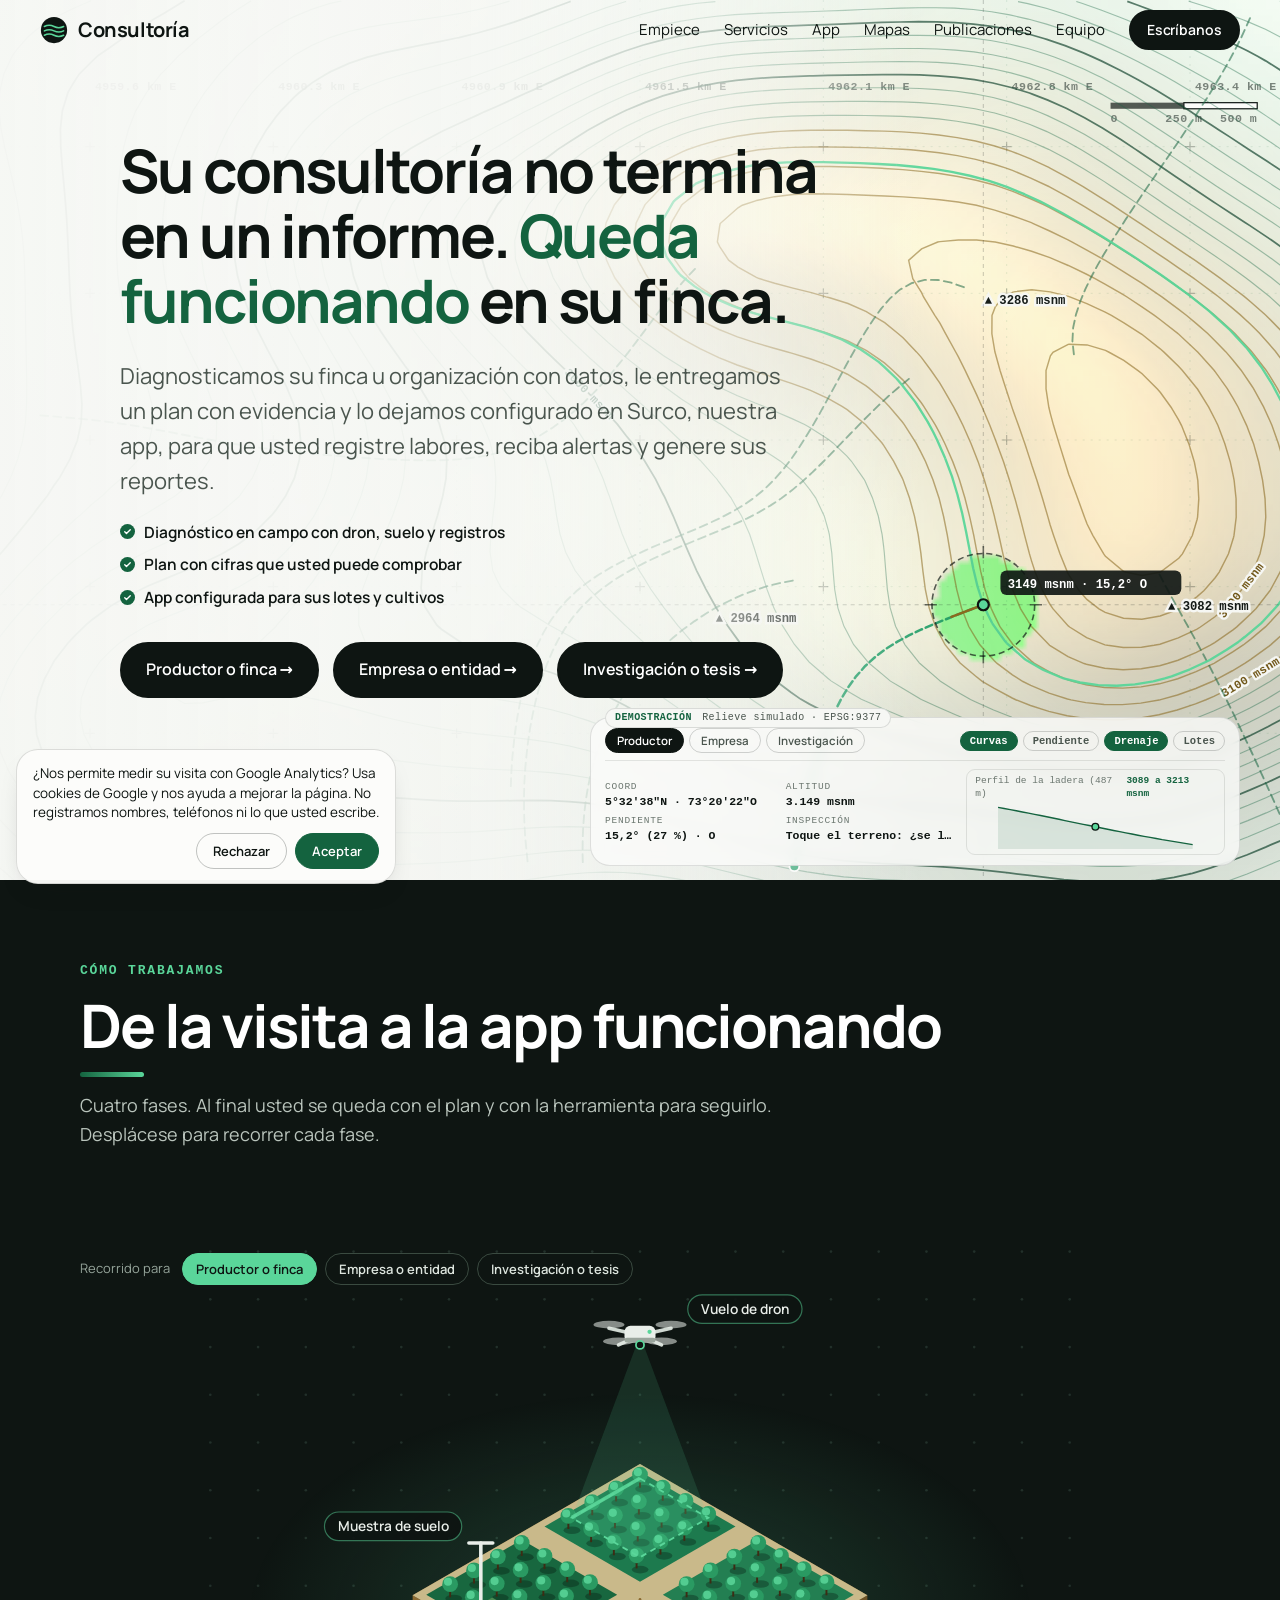
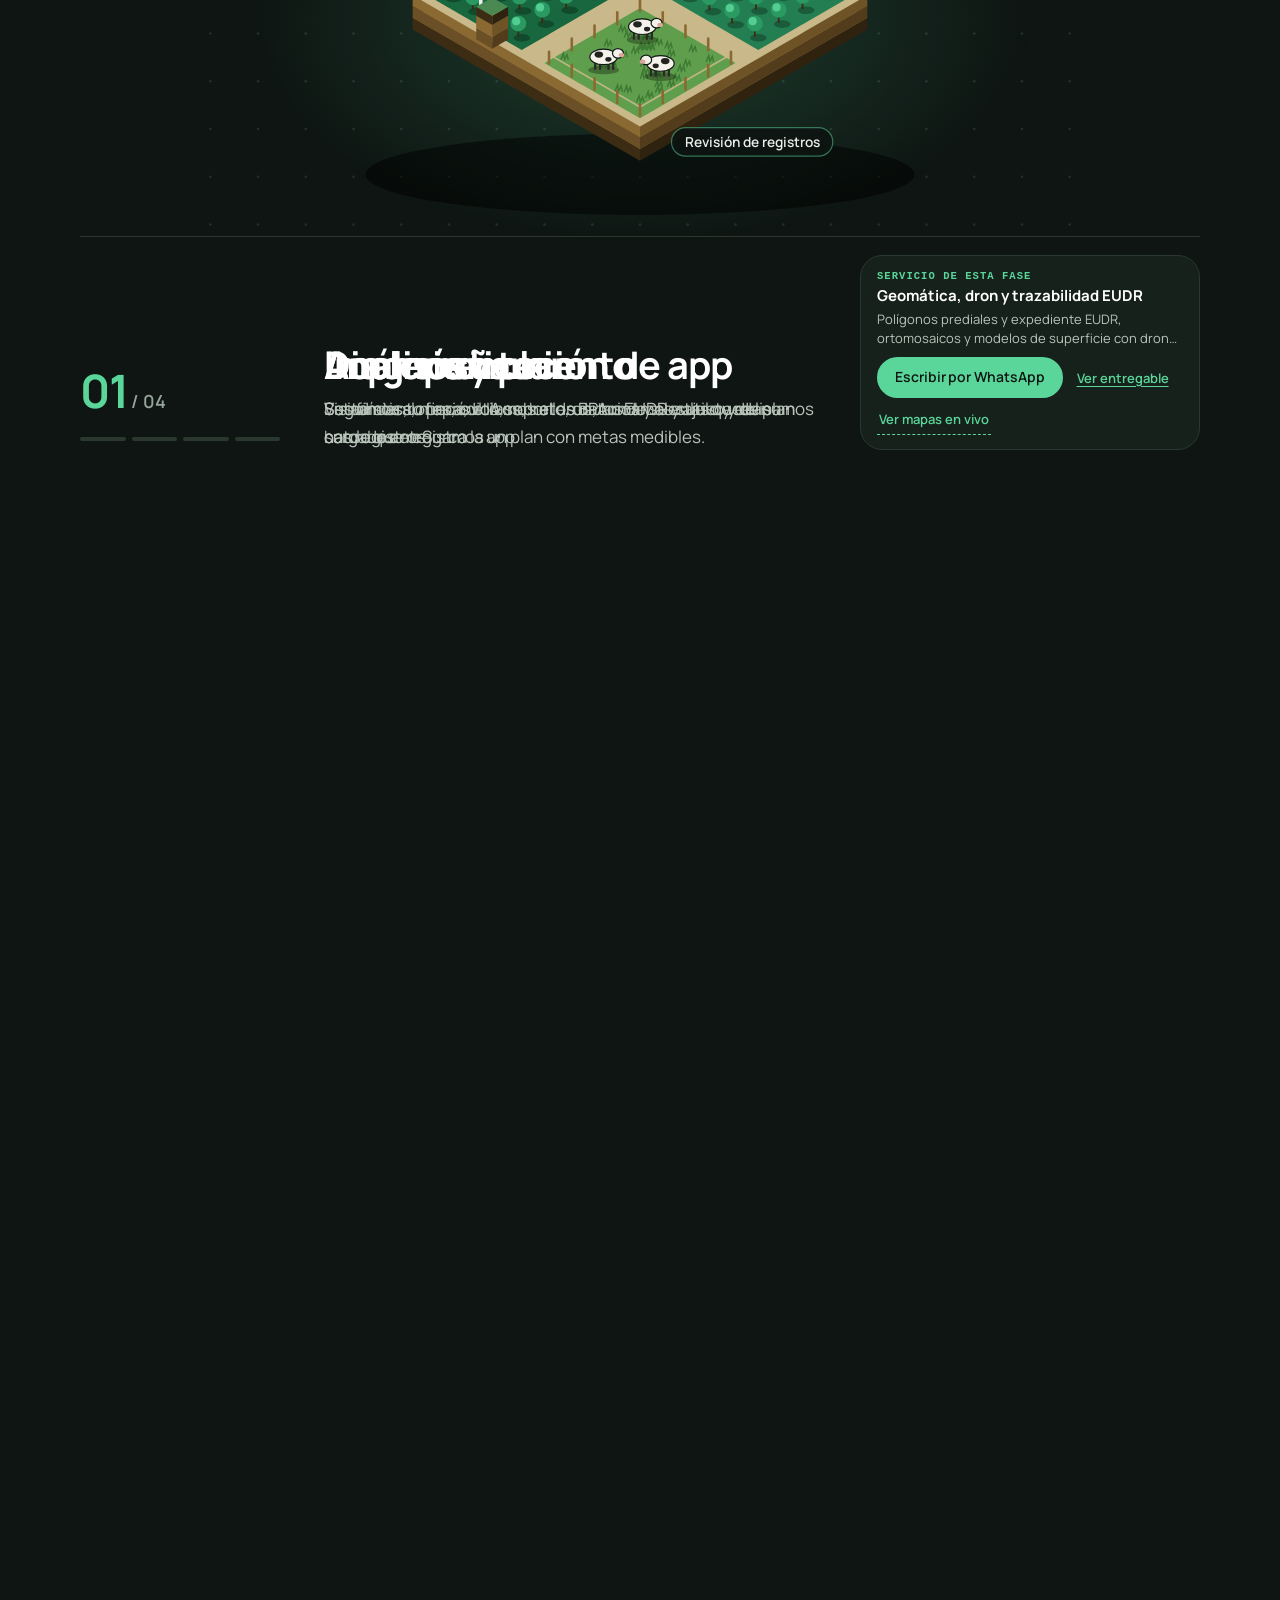
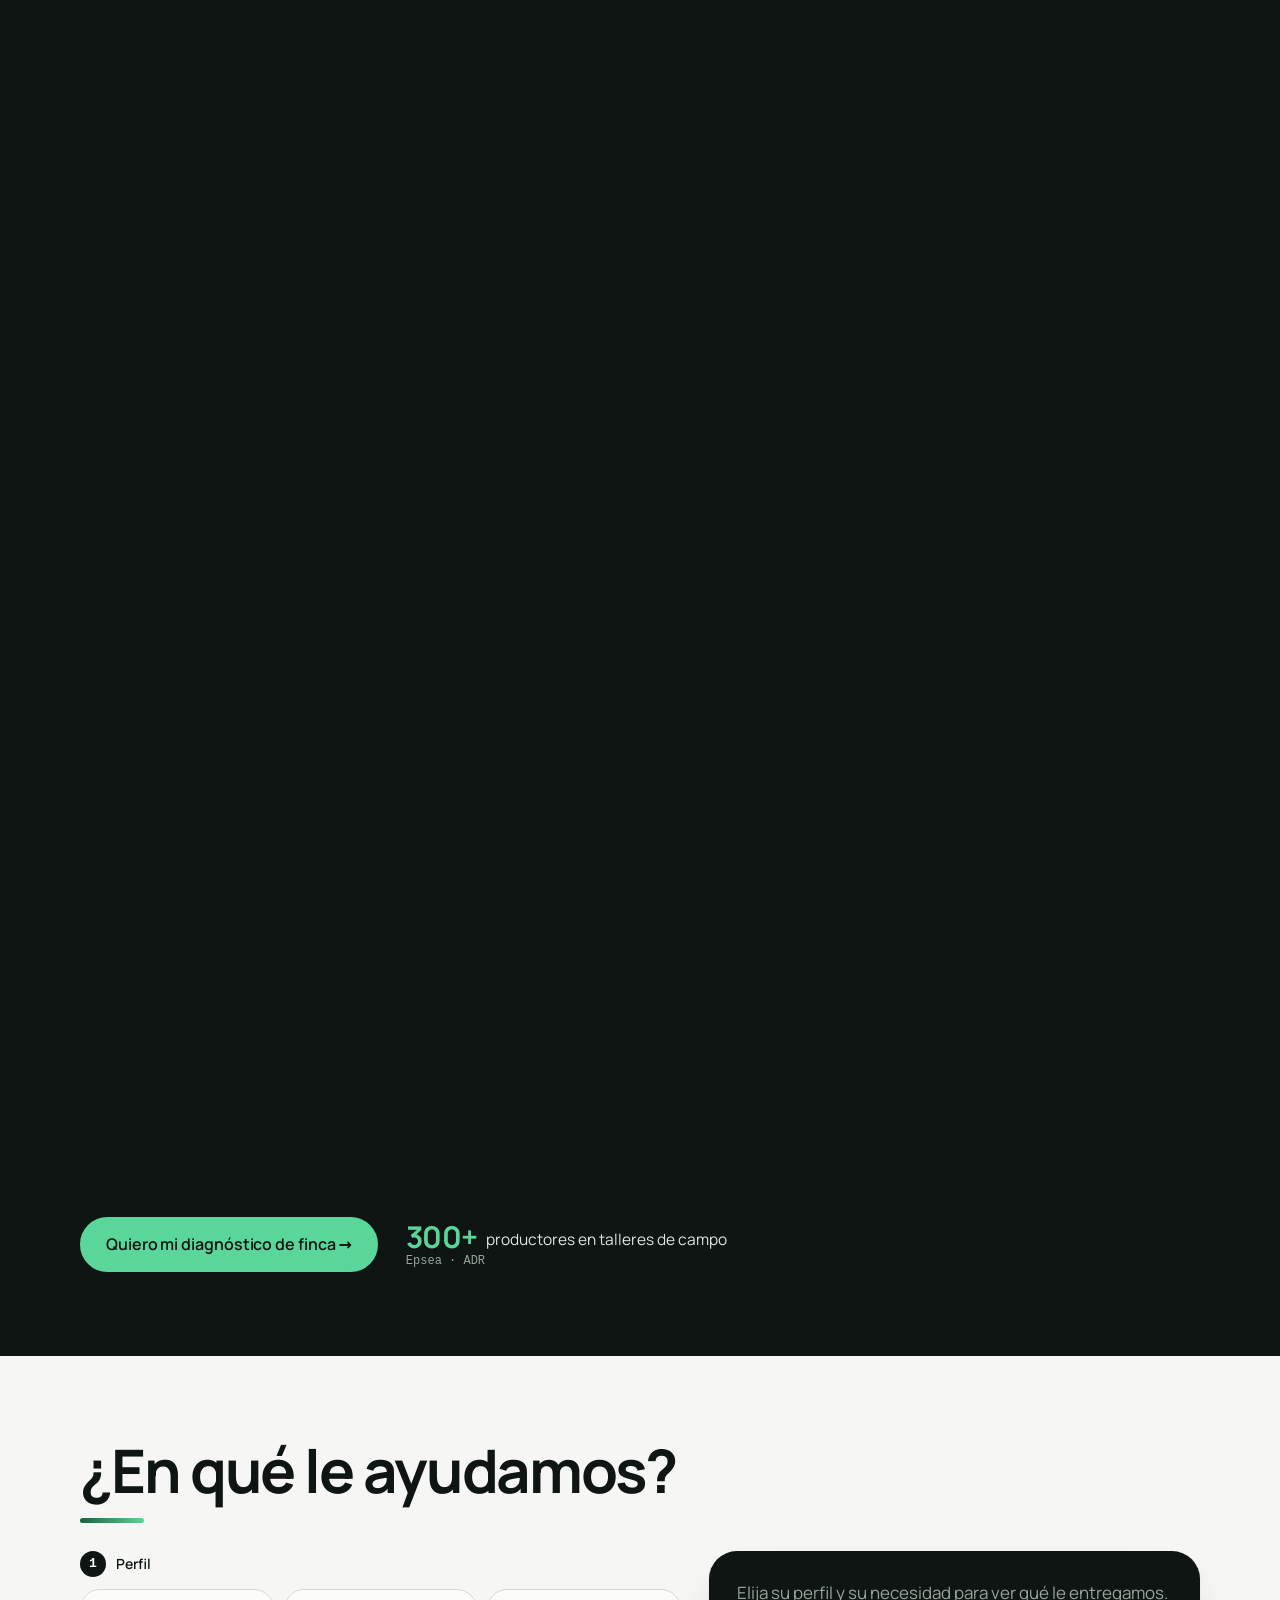
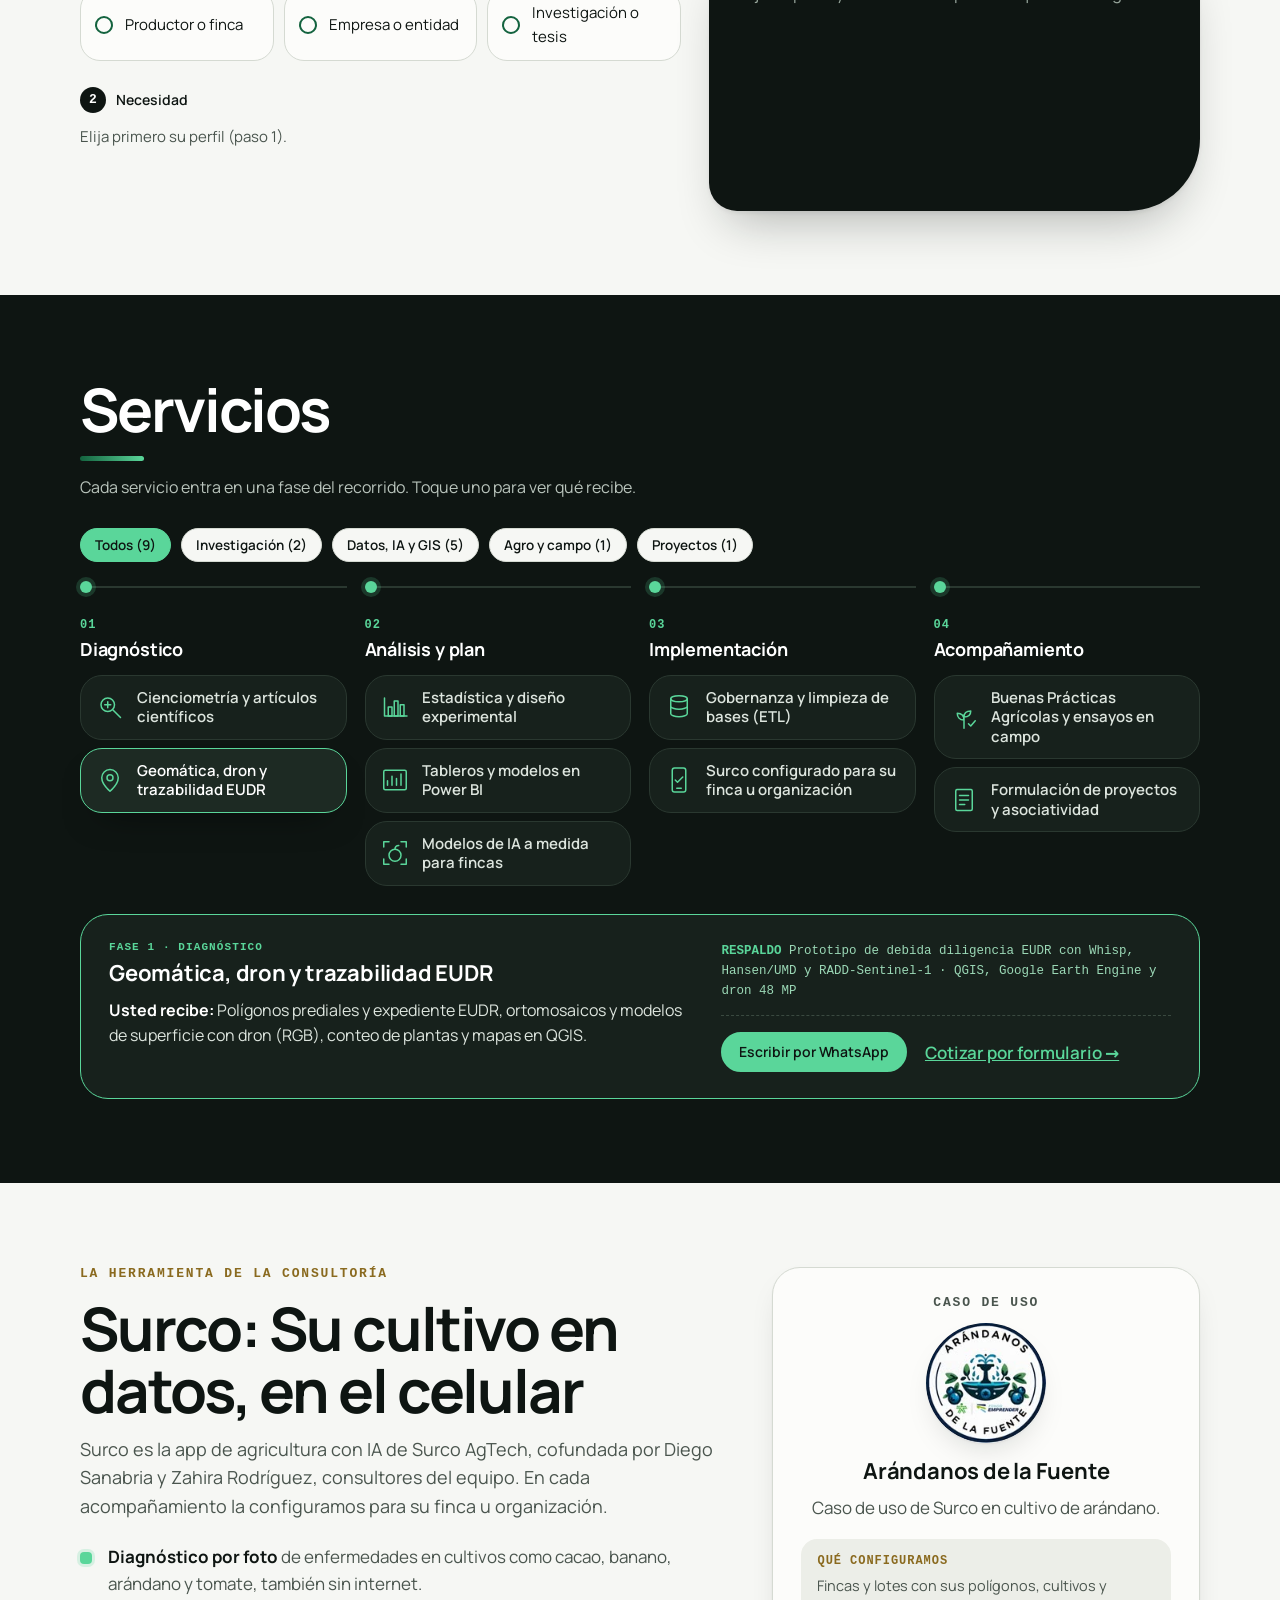
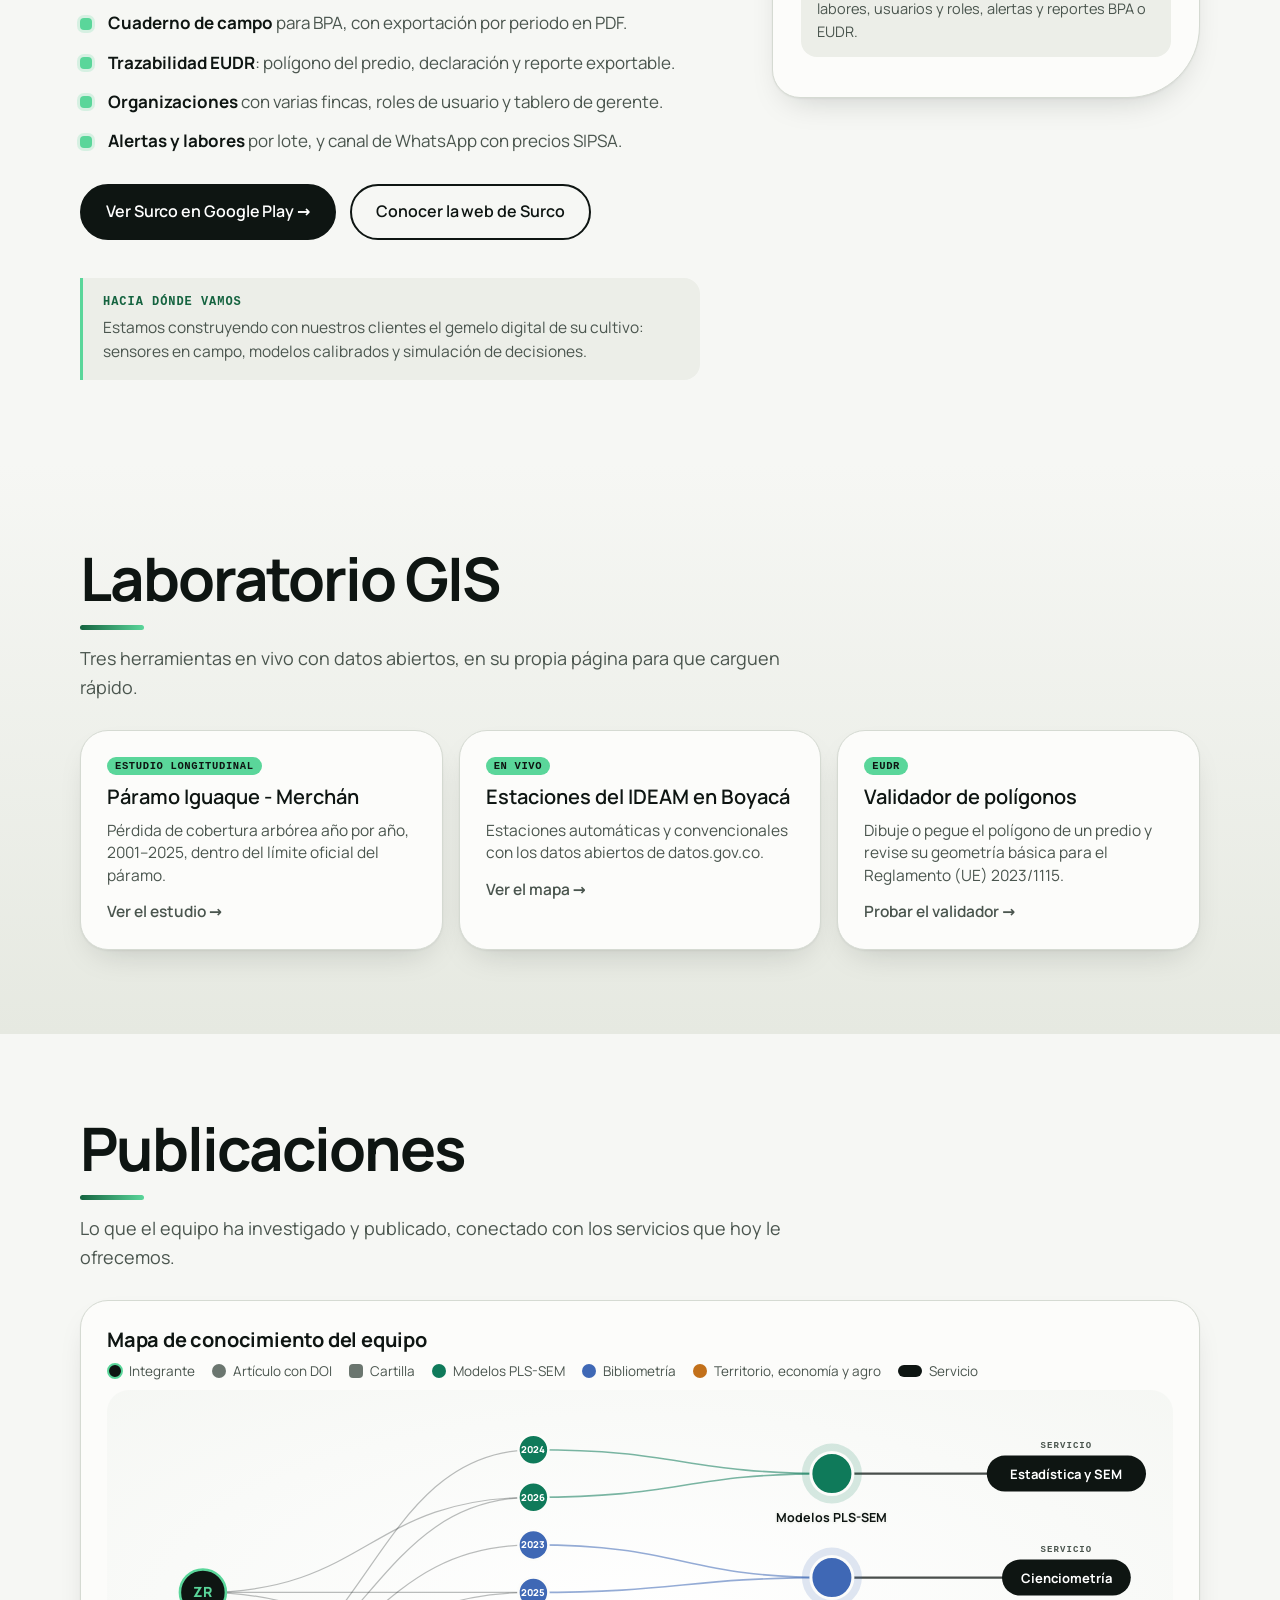
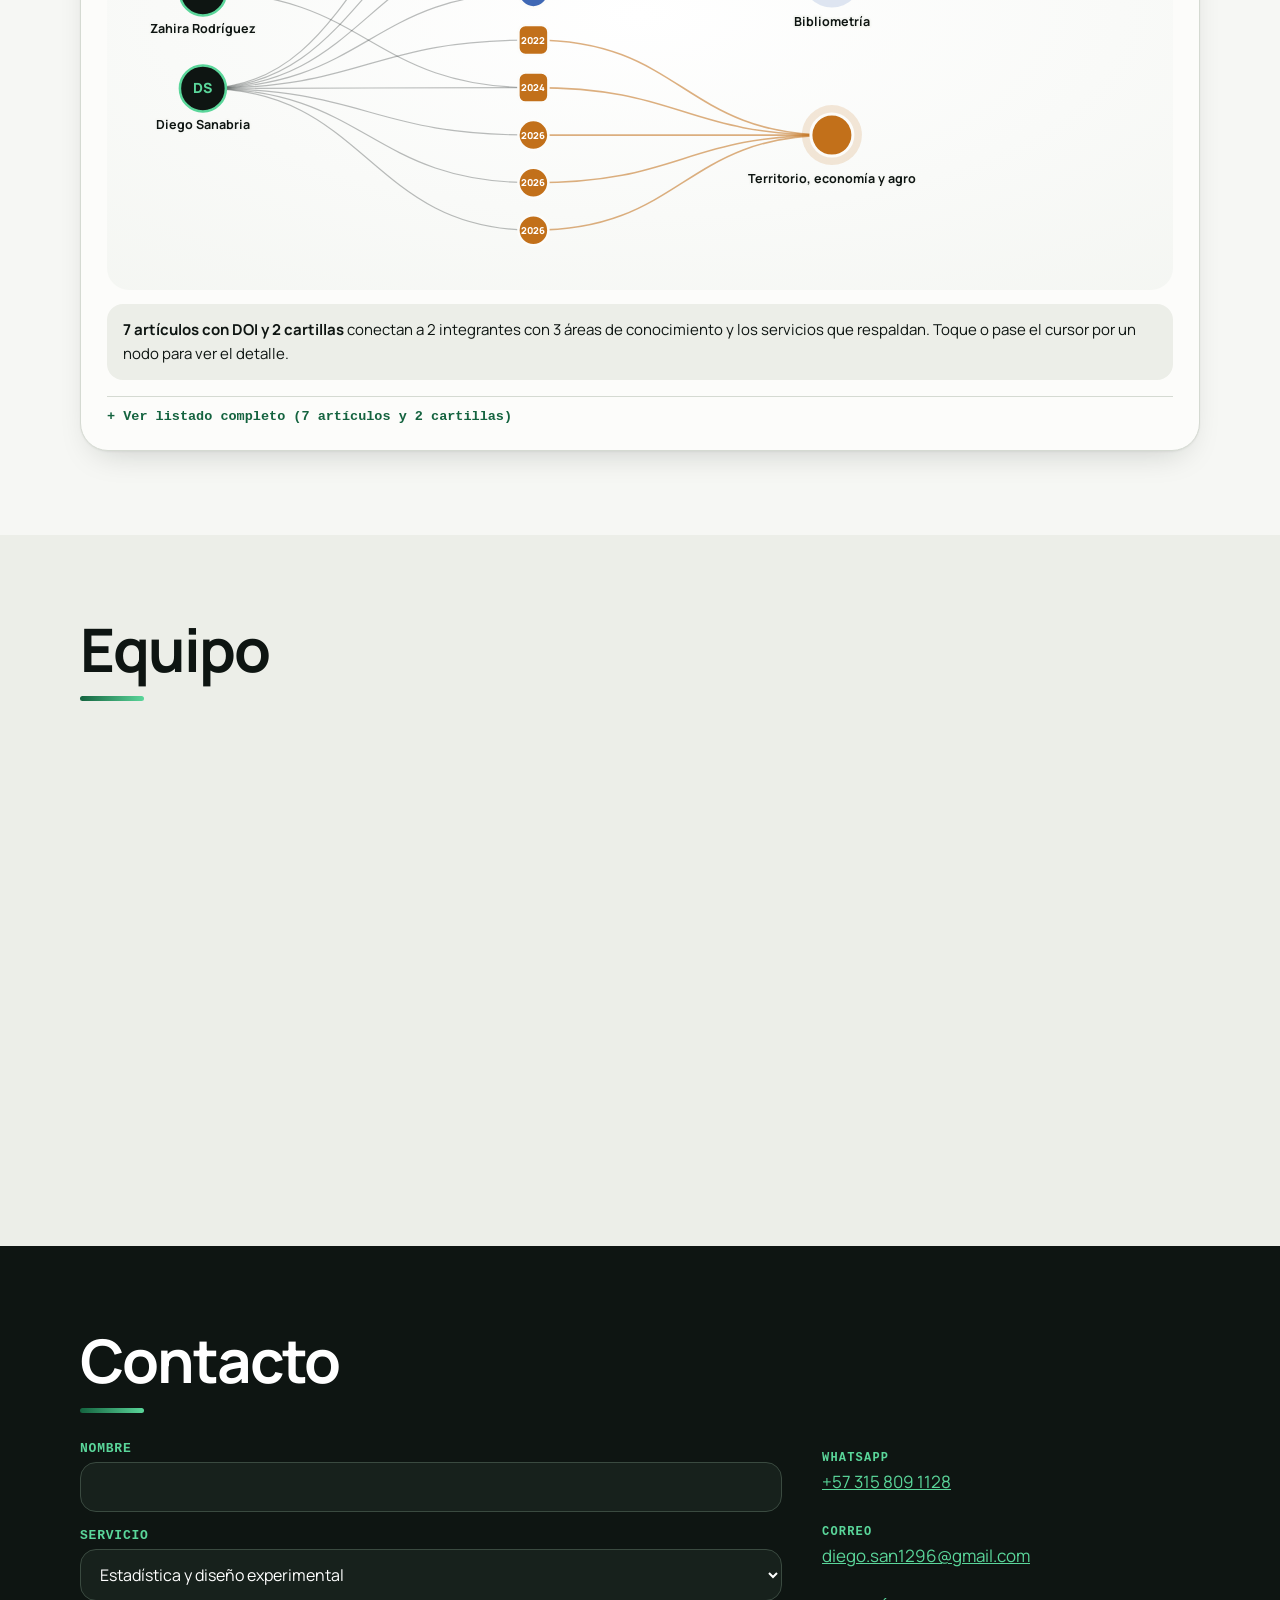
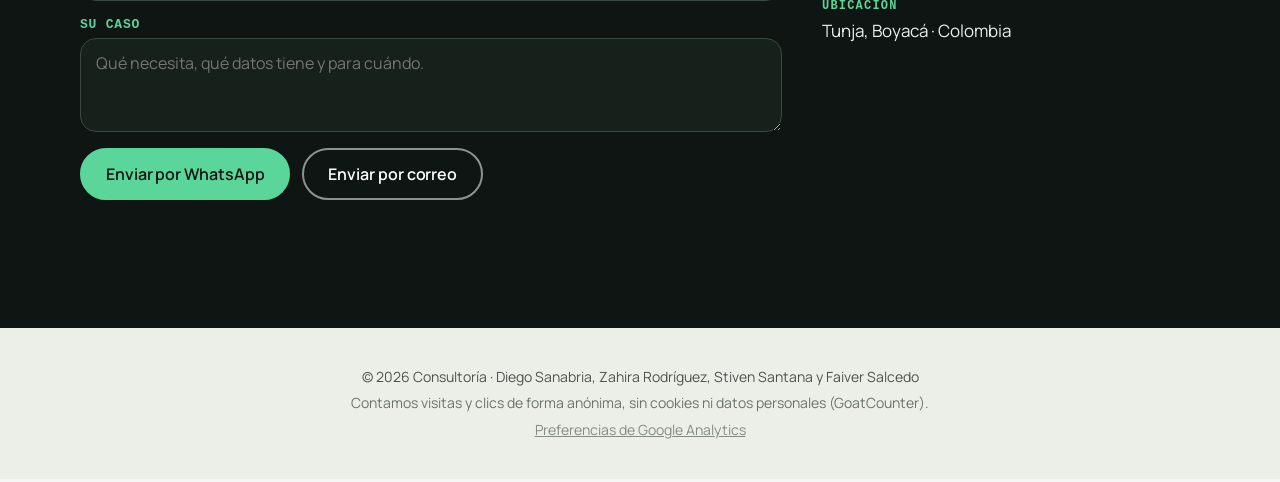
==== commit 5124e835: "Laboratorio GIS en su propia pagina: la portada pasa de 16 a 13,8 pantallas en telefono y deja de ca" ====
--- a/index.html
+++ b/index.html
@@ -30,9 +30,8 @@
   {"@type":"Person","name":"Stiven Santana","jobTitle":"Ingeniero Agrónomo, Especialista en Desarrollo Territorial"},
   {"@type":"Person","name":"Faiver Salcedo","jobTitle":"Ingeniero Agrónomo, Especialista en Desarrollo Territorial"}]}
 </script>
-<link rel="stylesheet" href="vendor/leaflet/leaflet.min.css">
 <link rel="preload" href="vendor/fonts/manrope/Manrope-latin.woff2" as="font" type="font/woff2" crossorigin>
-<link rel="stylesheet" href="styles.css?v=20261128k">
+<link rel="stylesheet" href="styles.css?v=20261128m">
 </head>
 <body>
 <a class="saltar" href="#contenido">Saltar al contenido</a>
@@ -48,7 +47,7 @@
       <a href="#buscador">Empiece</a>
       <a href="#servicios">Servicios</a>
       <a href="#surco">App</a>
-      <a href="#mapas">Mapas</a>
+      <a href="laboratorio.html">Mapas</a>
       <a href="#evidencia">Publicaciones</a>
       <a href="#equipo">Equipo</a>
     </div>
@@ -189,83 +188,32 @@
   </div>
 </section>
 
-<!-- ============ LABORATORIO GIS (solo los 2 visores en vivo) ============ -->
-<section class="seccion gis" id="mapas">
+<!-- ============ LABORATORIO GIS: aviso; los visores viven en laboratorio.html ============ -->
+<section class="seccion gis lab-aviso" id="mapas">
   <div class="cab">
     <h2>Laboratorio GIS</h2>
-  </div>
-
-  <article class="tarjeta mapa-tarjeta" id="iguaque">
-    <header>
-      <h3>Páramo Iguaque - Merchán: pérdida de cobertura arbórea, 2001–2025 <span class="etiqueta">estudio longitudinal</span></h3>
-      <p>Límite oficial del complejo de páramos y pérdida anual de cobertura arbórea detectada por satélite, con el corte EUDR del 31 de diciembre de 2020 como referencia.</p>
-    </header>
-    <div class="mapa-barra ig-barra">
-      <button type="button" class="chip chip-fuerte" id="ig-play" aria-pressed="false">▶ Reproducir</button>
-      <input type="range" id="ig-rango" min="2000" max="2025" step="1" value="2000" aria-label="Año del estudio">
-      <button type="button" class="chip" id="ig-bosque" aria-pressed="true">Cobertura arbórea</button>
-      <button type="button" class="chip" id="ig-vista">Ver todo</button>
-    </div>
-    <div class="val-grid ig-grid">
-      <div class="ig-mapa">
-        <div class="mapa" id="map-iguaque" role="region" aria-label="Mapa del Complejo de Páramos Iguaque - Merchán con la pérdida de cobertura arbórea por año"></div>
-        <div class="ig-anio" id="ig-anio" aria-live="off">2000</div>
-        <ul class="ig-leyenda" aria-label="Leyenda">
-          <li><i class="ig-l ig-l-lim"></i>Límite del páramo</li>
-          <li><i class="ig-l ig-l-bos"></i>Cobertura arbórea en pie</li>
-          <li><i class="ig-l ig-l-act"></i>Pérdida del año</li>
-          <li><i class="ig-l ig-l-acu"></i>Pérdida acumulada</li>
-        </ul>
-      </div>
-      <div class="val-lado ig-lado">
-        <p class="ig-k">Pérdida acumulada dentro del páramo</p>
-        <p class="ig-acum" id="ig-acum" aria-live="polite">0,0 ha</p>
-        <p class="ig-det" id="ig-det"></p>
-        <div class="ig-barras" id="ig-barras"></div>
-        <p class="ig-ley2"><i class="ig-l ig-l-pa"></i>Páramo <i class="ig-l ig-l-fr"></i>Franja exterior de 2 km</p>
-        <p class="ig-resumen" id="ig-resumen"></p>
-        <p class="mapa-cuenta" id="ig-estado" role="status">Cargando el estudio…</p>
-      </div>
-    </div>
-    <p class="mapa-fuente">Pérdida de cobertura arbórea: Hansen/UMD/Google/USGS/NASA, Global Forest Change v1.13 (30 m, dosel de al menos 30 % en 2000; CC BY 4.0). Límite: Minambiente, Resolución 1555 de 2016, escala 1:25.000. La pérdida de cobertura arbórea incluye talas, incendios y aprovechamientos; es un cribado de apoyo y requiere verificación en campo. Usa las mismas fuentes de evidencia forestal de nuestro prototipo <a href="https://digsh.github.io/EUDR-OpenAI/" target="_blank" rel="noopener">EUDR Copilot</a>.</p>
-  </article>
-
-  <article class="tarjeta mapa-tarjeta">
-    <header>
-      <h3>Estaciones del IDEAM en Boyacá <span class="etiqueta">en vivo</span></h3>
-    </header>
-    <div class="mapa-barra" role="group" aria-label="Filtrar estaciones">
-      <button type="button" class="chip" data-f="todas" aria-pressed="true">Todas</button>
-      <button type="button" class="chip" data-f="auto" aria-pressed="false"><i class="pt pt-auto" aria-hidden="true"></i>Automáticas</button>
-      <button type="button" class="chip" data-f="conv" aria-pressed="false"><i class="pt pt-conv" aria-hidden="true"></i>Convencionales</button>
-      <span class="mapa-cuenta" id="ideam-cuenta" aria-live="polite">Cargando estaciones…</span>
-    </div>
-    <div class="mapa" id="map-ideam" role="region" aria-label="Mapa de estaciones del IDEAM en Boyacá"></div>
-    <p class="mapa-fuente">IDEAM, conjunto <code>hp9r-jxuu</code> (datos.gov.co, CC BY-SA 4.0) · © OpenStreetMap.</p>
-  </article>
-
-  <article class="tarjeta mapa-tarjeta">
-    <header>
-      <h3>Validador de polígonos <span class="etiqueta">EUDR</span></h3>
-    </header>
-    <div class="mapa-barra">
-      <button type="button" class="chip" id="v-deshacer">Deshacer</button>
-      <button type="button" class="chip" id="v-limpiar">Limpiar</button>
-      <button type="button" class="chip" id="v-ejemplo">Ejemplo</button>
-      <button type="button" class="chip chip-fuerte" id="v-descargar" disabled>Descargar GeoJSON</button>
-    </div>
-    <div class="val-grid">
-      <div class="mapa" id="map-predio" role="region" aria-label="Mapa para dibujar el predio"></div>
-      <div class="val-lado">
-        <div class="val-res" id="val-res" aria-live="polite"><p class="vacio">Haga clic en el mapa para marcar los vértices del predio.</p></div>
-        <label class="val-pega">Pegar GeoJSON
-          <textarea id="v-texto" rows="3" spellcheck="false" placeholder='{"type":"Polygon","coordinates":[[[-73.356927,5.552501],[-73.353701,5.552501],[-73.353701,5.554755],[-73.356927,5.552501]]]}'></textarea>
-        </label>
-        <button type="button" class="chip" id="v-cargar">Validar GeoJSON</button>
-      </div>
-    </div>
-    <p class="mapa-fuente">Geometría básica Reglamento (UE) 2023/1115 · © OpenStreetMap · © Esri, Maxar.</p>
-  </article>
+    <p class="sub">Tres herramientas en vivo con datos abiertos, en su propia página para que carguen rápido.</p>
+  </div>
+  <div class="lab-tarjetas">
+    <a class="tarjeta lab-t" href="laboratorio.html#iguaque">
+      <span class="etiqueta">estudio longitudinal</span>
+      <b>Páramo Iguaque - Merchán</b>
+      <span>Pérdida de cobertura arbórea año por año, 2001–2025, dentro del límite oficial del páramo.</span>
+      <span class="lab-ir">Ver el estudio</span>
+    </a>
+    <a class="tarjeta lab-t" href="laboratorio.html#ideam">
+      <span class="etiqueta">en vivo</span>
+      <b>Estaciones del IDEAM en Boyacá</b>
+      <span>Estaciones automáticas y convencionales con los datos abiertos de datos.gov.co.</span>
+      <span class="lab-ir">Ver el mapa</span>
+    </a>
+    <a class="tarjeta lab-t" href="laboratorio.html#eudr">
+      <span class="etiqueta">EUDR</span>
+      <b>Validador de polígonos</b>
+      <span>Dibuje o pegue el polígono de un predio y revise su geometría básica para el Reglamento (UE) 2023/1115.</span>
+      <span class="lab-ir">Probar el validador</span>
+    </a>
+  </div>
 </section>
 
 <!-- ============ EVIDENCIA Y PUBLICACIONES ============ -->
@@ -369,10 +317,8 @@
 </svg>
 
 <script src="datos.js?v=20261128e"></script>
-<script src="vendor/leaflet/leaflet.min.js"></script>
-<script src="app.js?v=20261128g"></script>
-<script src="gis.js?v=20261118c"></script>
-<script src="iguaque.js?v=20261118c"></script>
-<script src="proceso.js?v=20261128i"></script>
+<script src="comun.js?v=20261128m"></script>
+<script src="app.js?v=20261128m"></script>
+<script src="proceso.js?v=20261128m"></script>
 </body>
 </html>
--- a/styles.css
+++ b/styles.css
@@ -1056,3 +1056,21 @@
   .pr-serv .k{display:none}
   .pr-fase p{font-size:14px}
 }
+
+/* ---------- Laboratorio GIS (27/11/2026): aviso en la portada y página propia laboratorio.html ---------- */
+.lab-tarjetas{display:grid;grid-template-columns:repeat(auto-fit,minmax(240px,1fr));gap:16px}
+.lab-t{display:grid;align-content:start;justify-items:start;gap:10px;color:var(--tinta);text-decoration:none;transition:border-color .2s,transform .2s}
+.lab-t b{font:600 20px/1.2 var(--display)}
+.lab-t span:not(.etiqueta){color:var(--tinta2);font-size:15.5px;line-height:1.45}
+.lab-t .lab-ir{margin-top:4px;color:var(--verde);font-weight:600}
+.lab-t .lab-ir::after{content:" →"}
+.lab-t:hover,.lab-t:focus-visible{border-color:var(--verde);transform:translateY(-2px)}
+.lab-pag{padding-top:clamp(96px,12vw,140px)}
+.lab-pag .cab h1{font:700 clamp(32px,5vw,60px)/1.02 var(--display);margin:0 0 14px;letter-spacing:-.035em}
+.lab-pag .cab h1::after{content:"";display:block;width:64px;height:5px;margin-top:16px;border-radius:3px;background:linear-gradient(90deg,var(--verde),var(--menta))}
+.lab-pag .sobretitulo a{color:inherit}
+.lab-pag .mapa-tarjeta{scroll-margin-top:76px}
+.lab-acc{display:flex;flex-wrap:wrap;gap:12px}
+.barra .enlaces a[aria-current=page]{color:var(--verde);font-weight:600;text-decoration:underline;text-decoration-color:var(--menta);text-underline-offset:7px;text-decoration-thickness:2px}
+.barra.sol .enlaces a[aria-current=page]{color:#fff}
+.barra.abierto .enlaces a[aria-current=page]{color:var(--menta)}
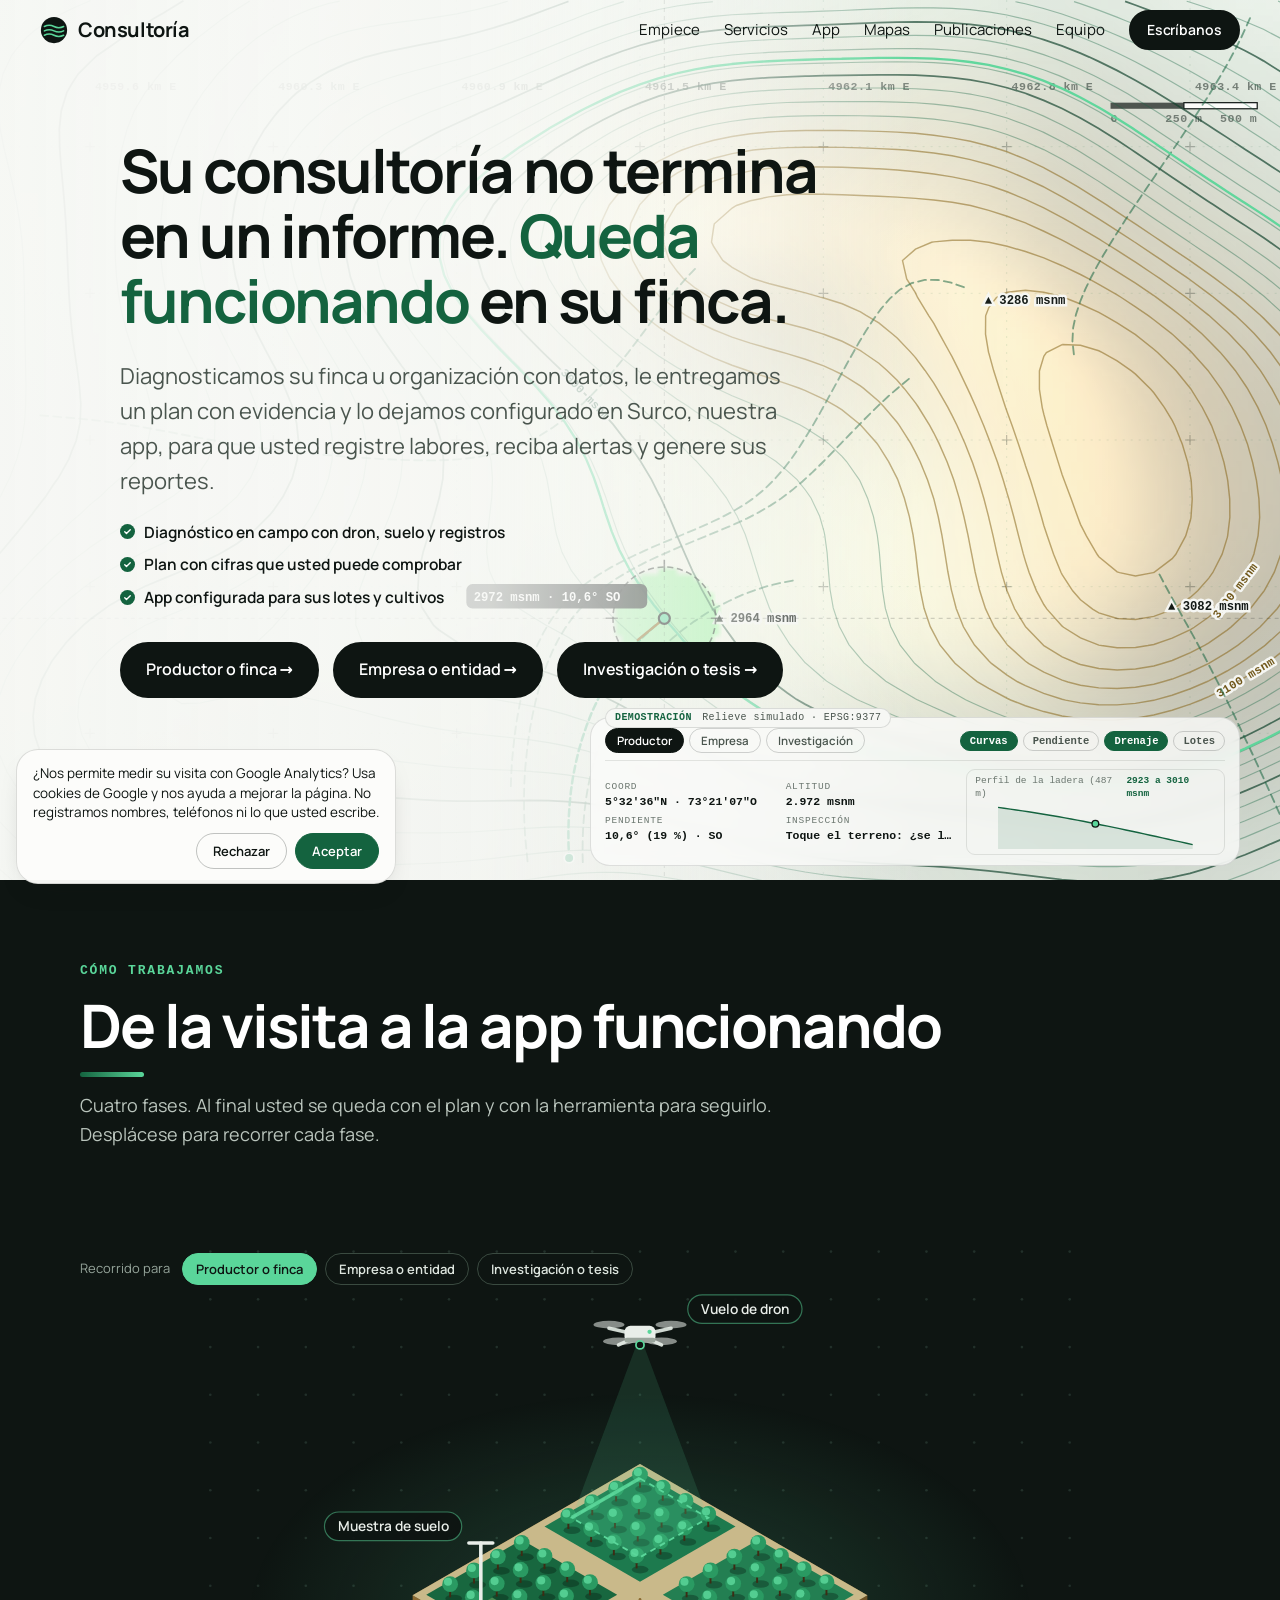
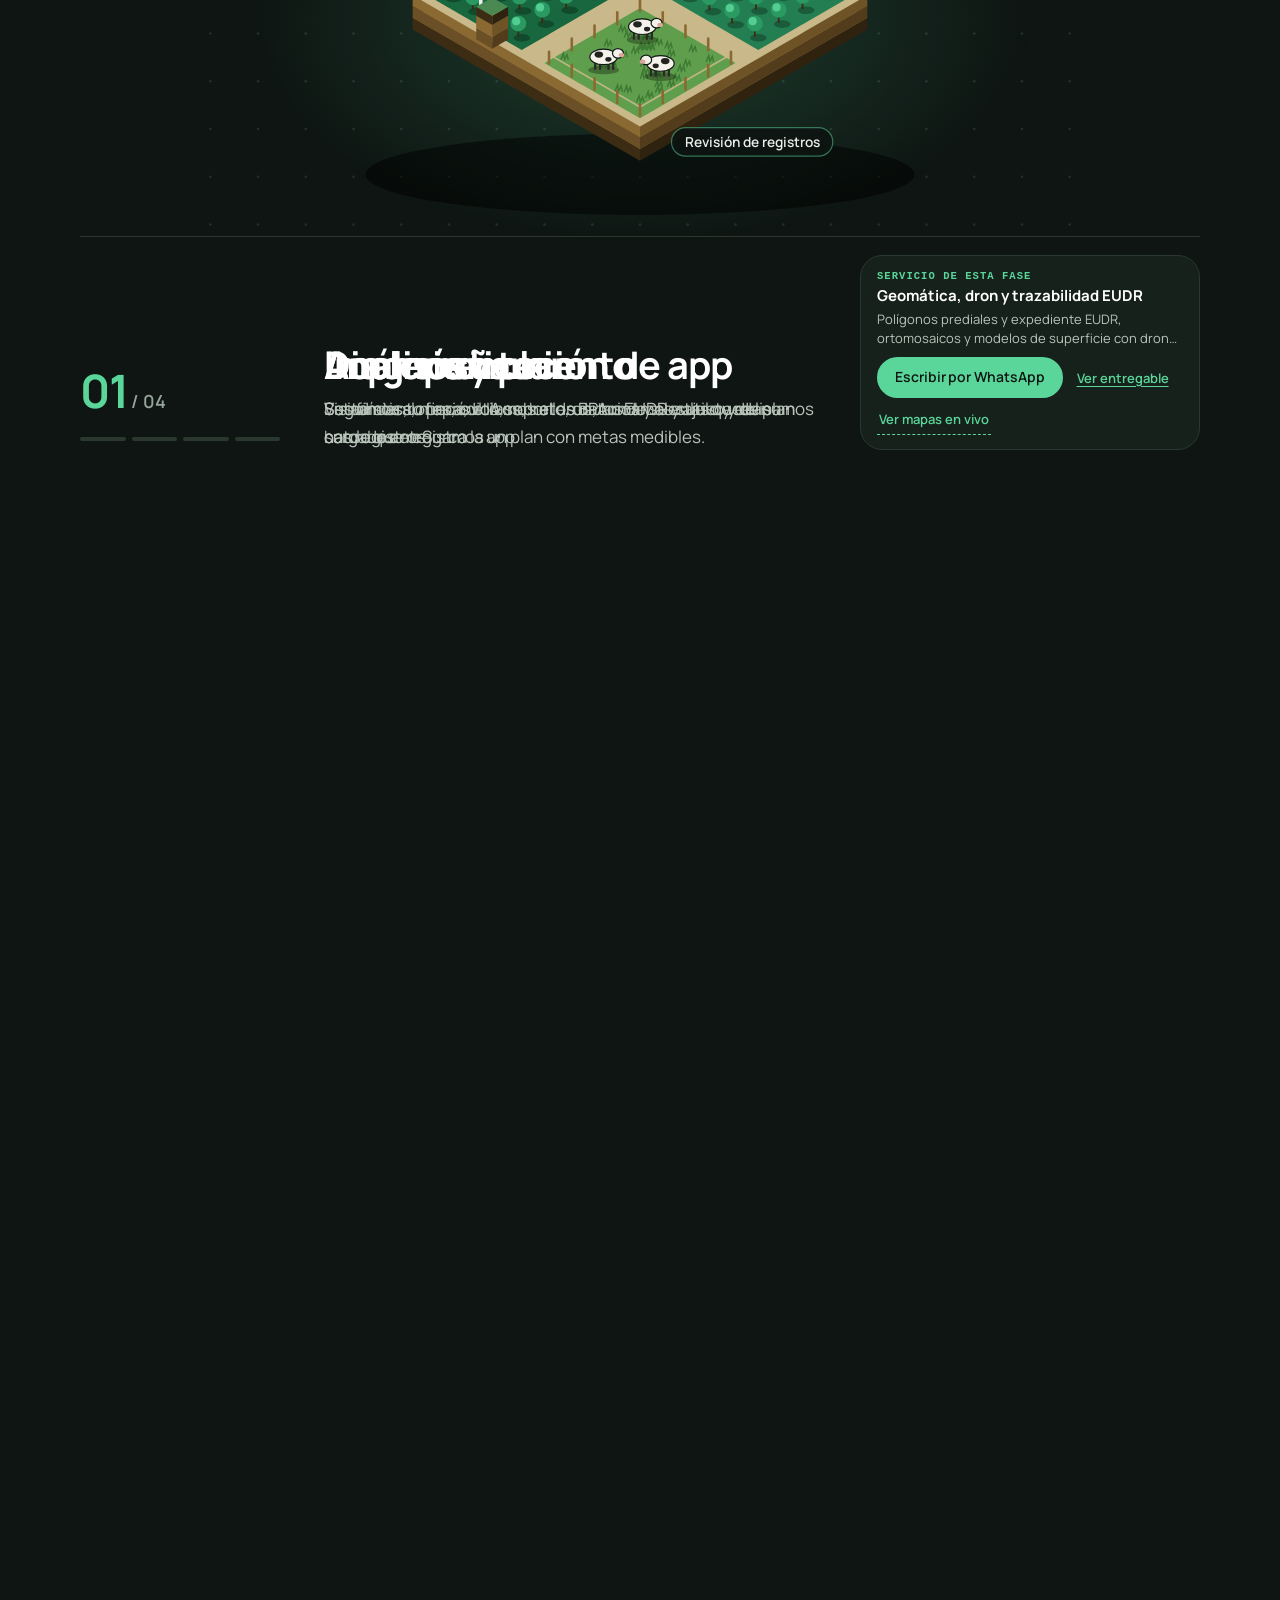
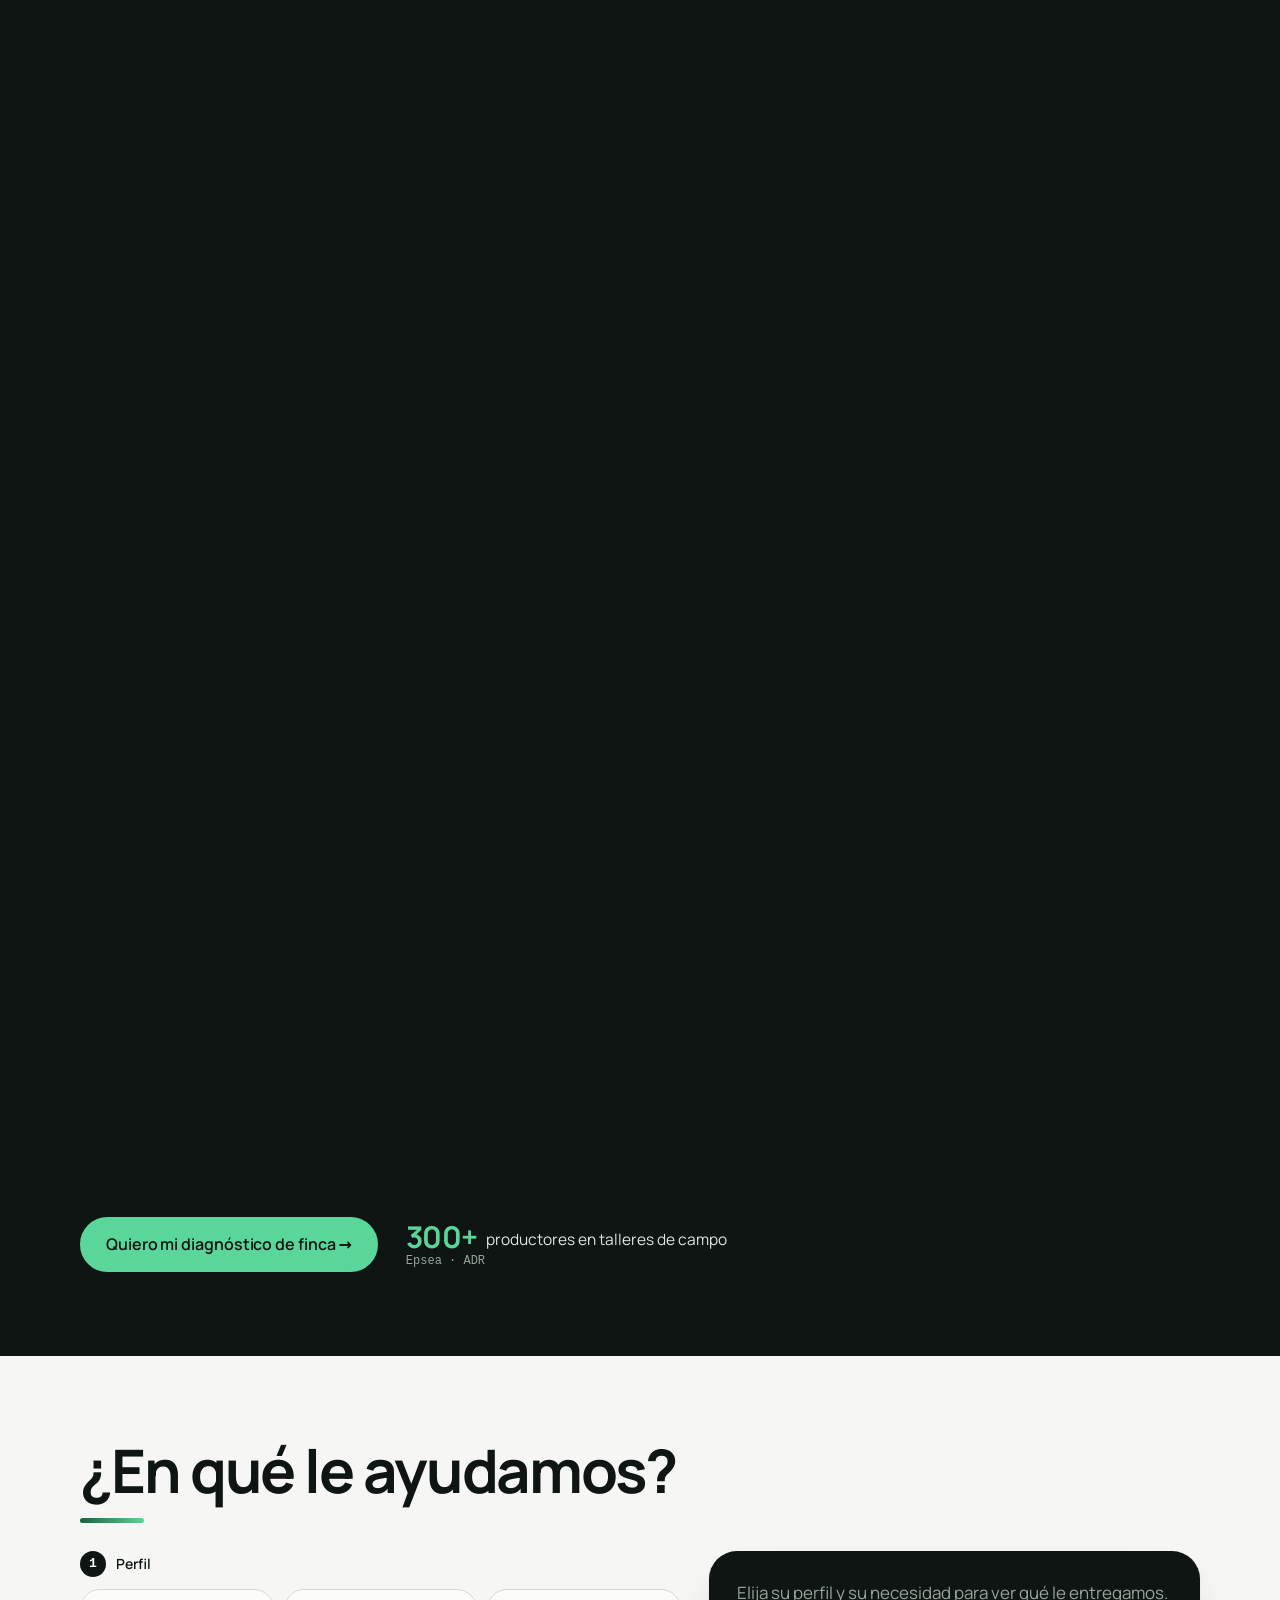
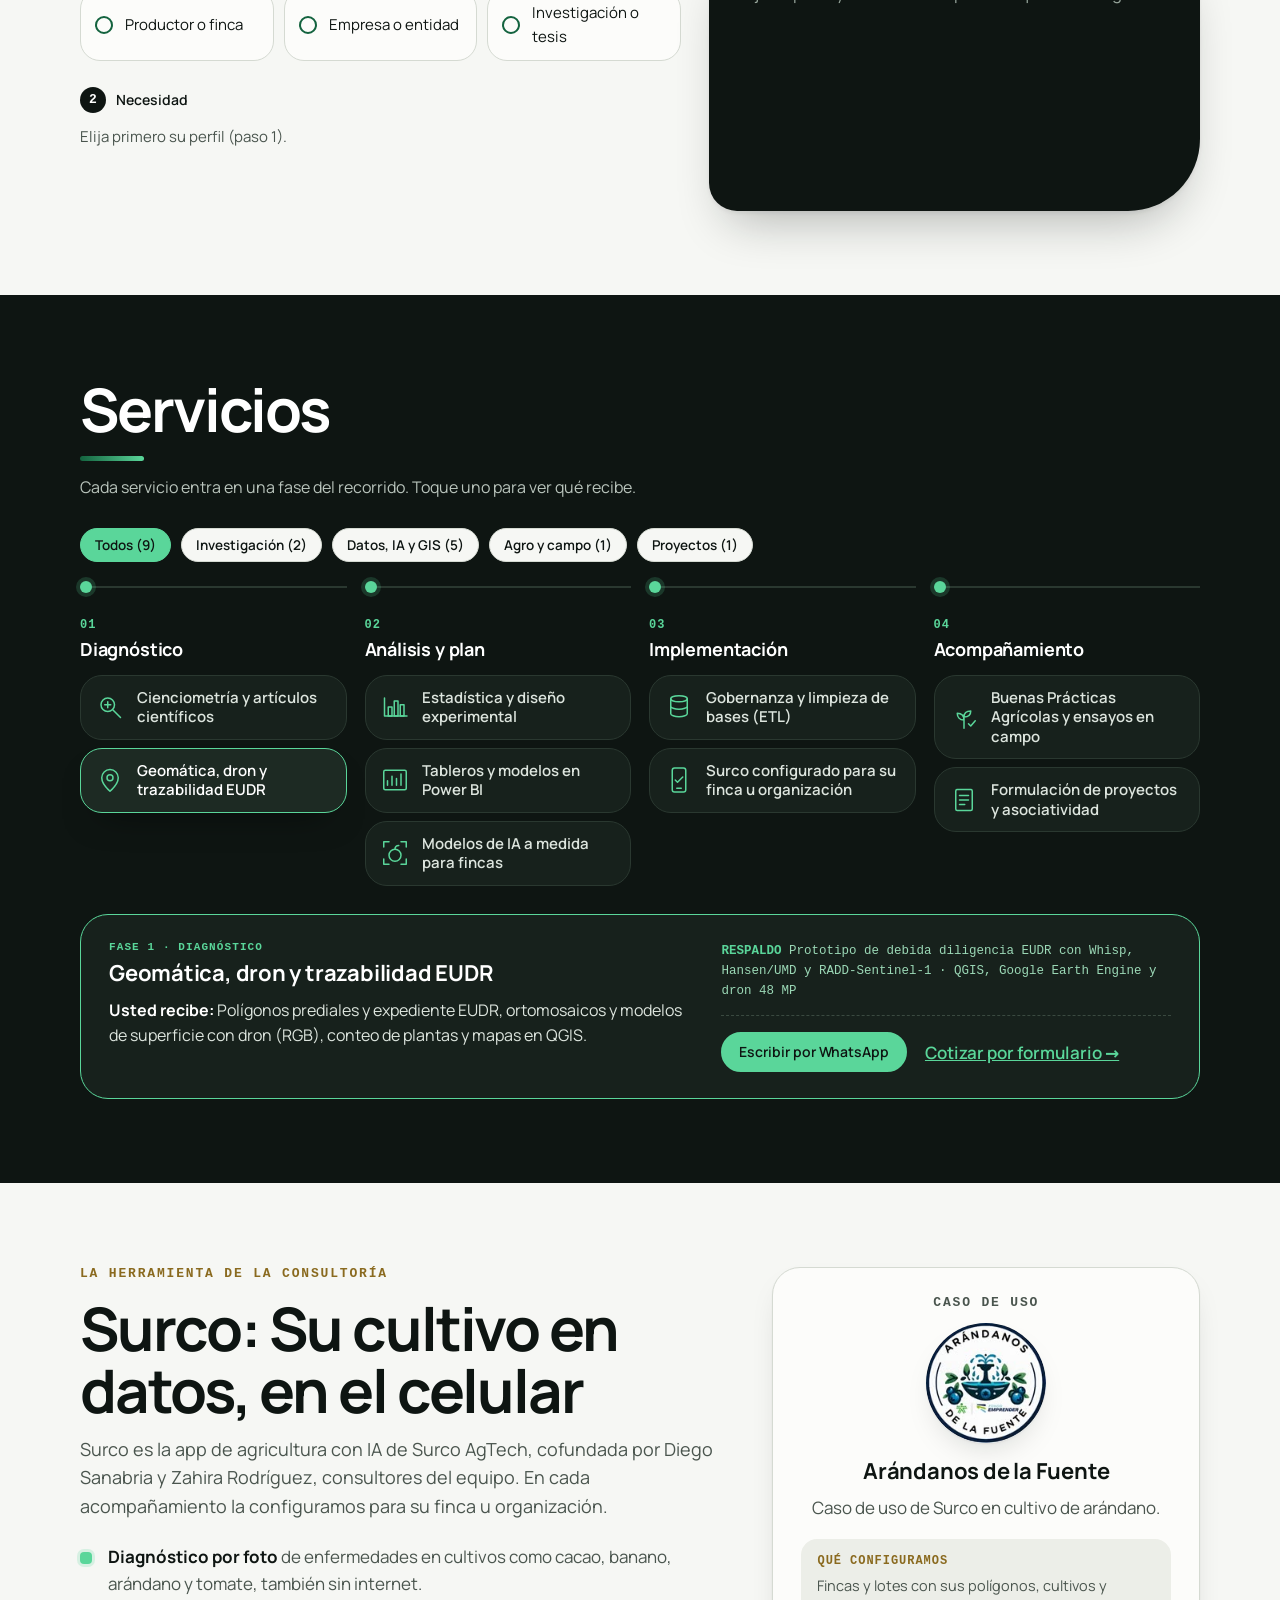
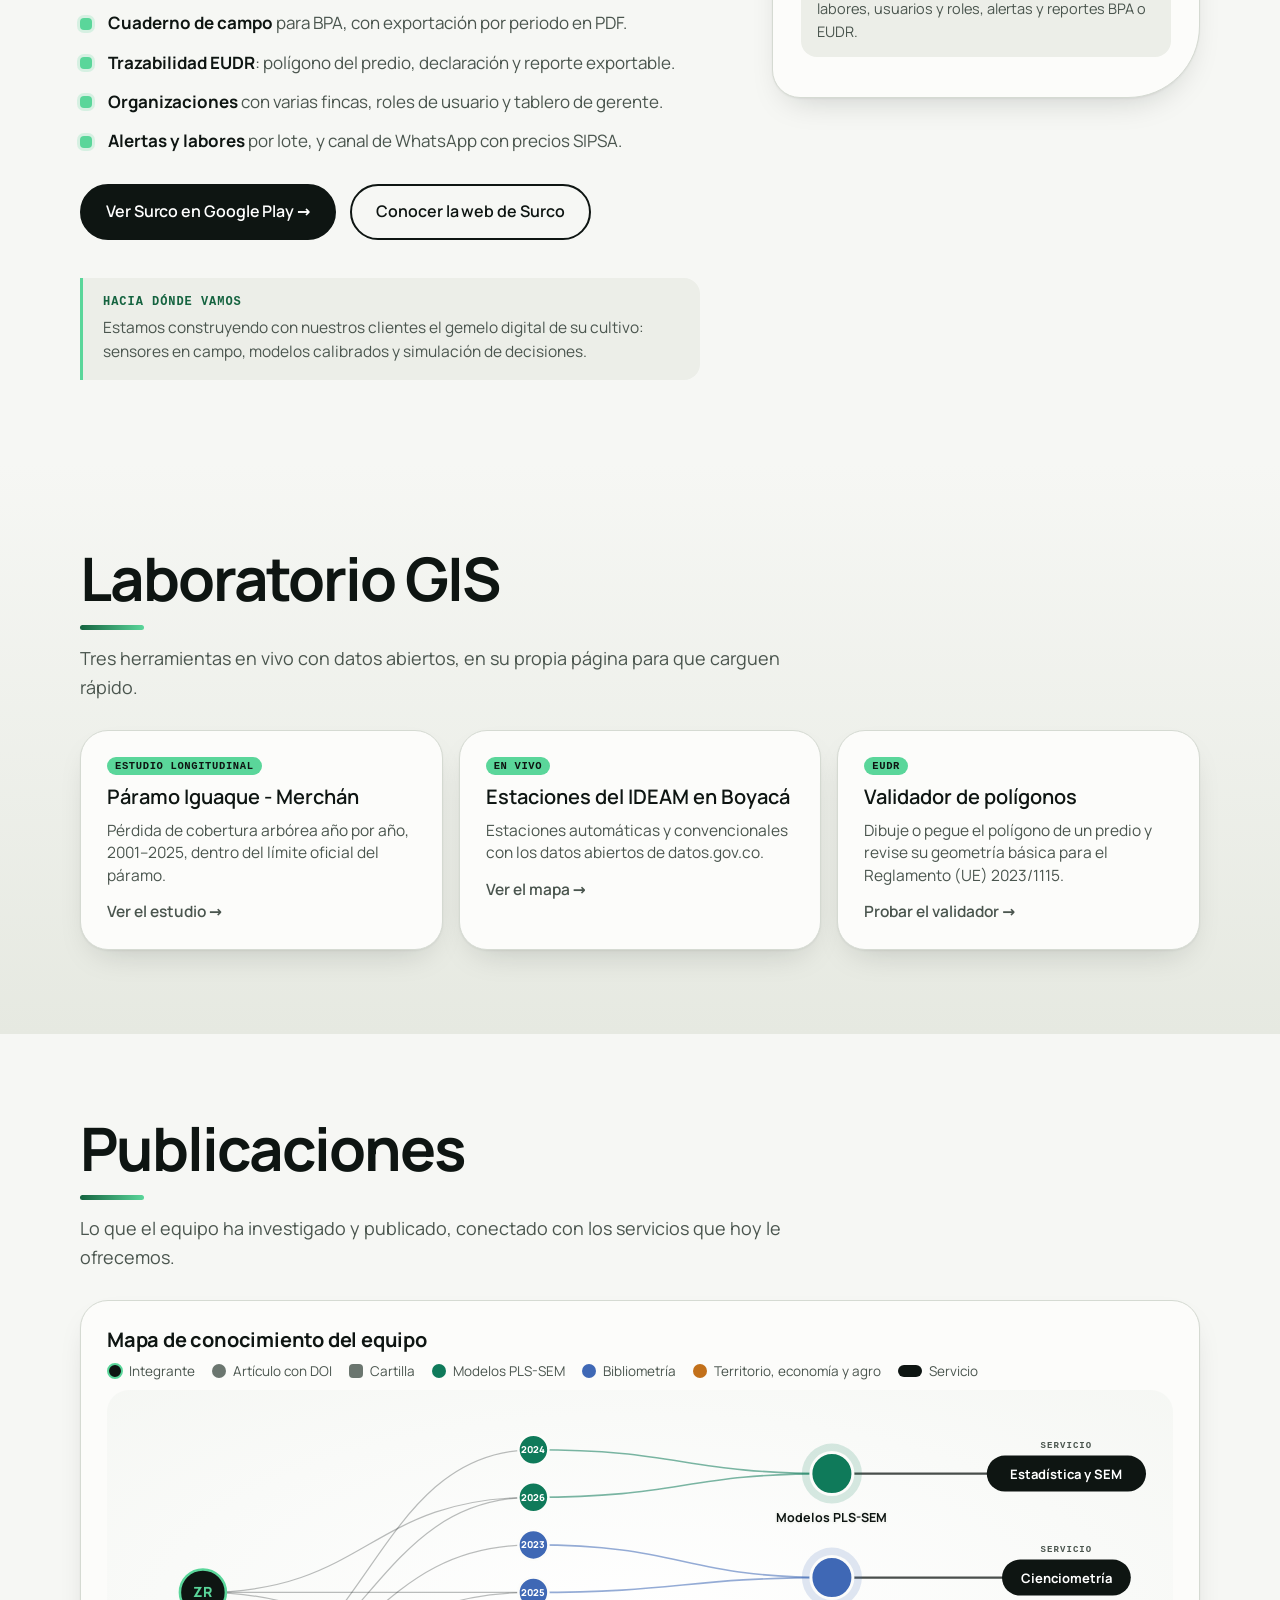
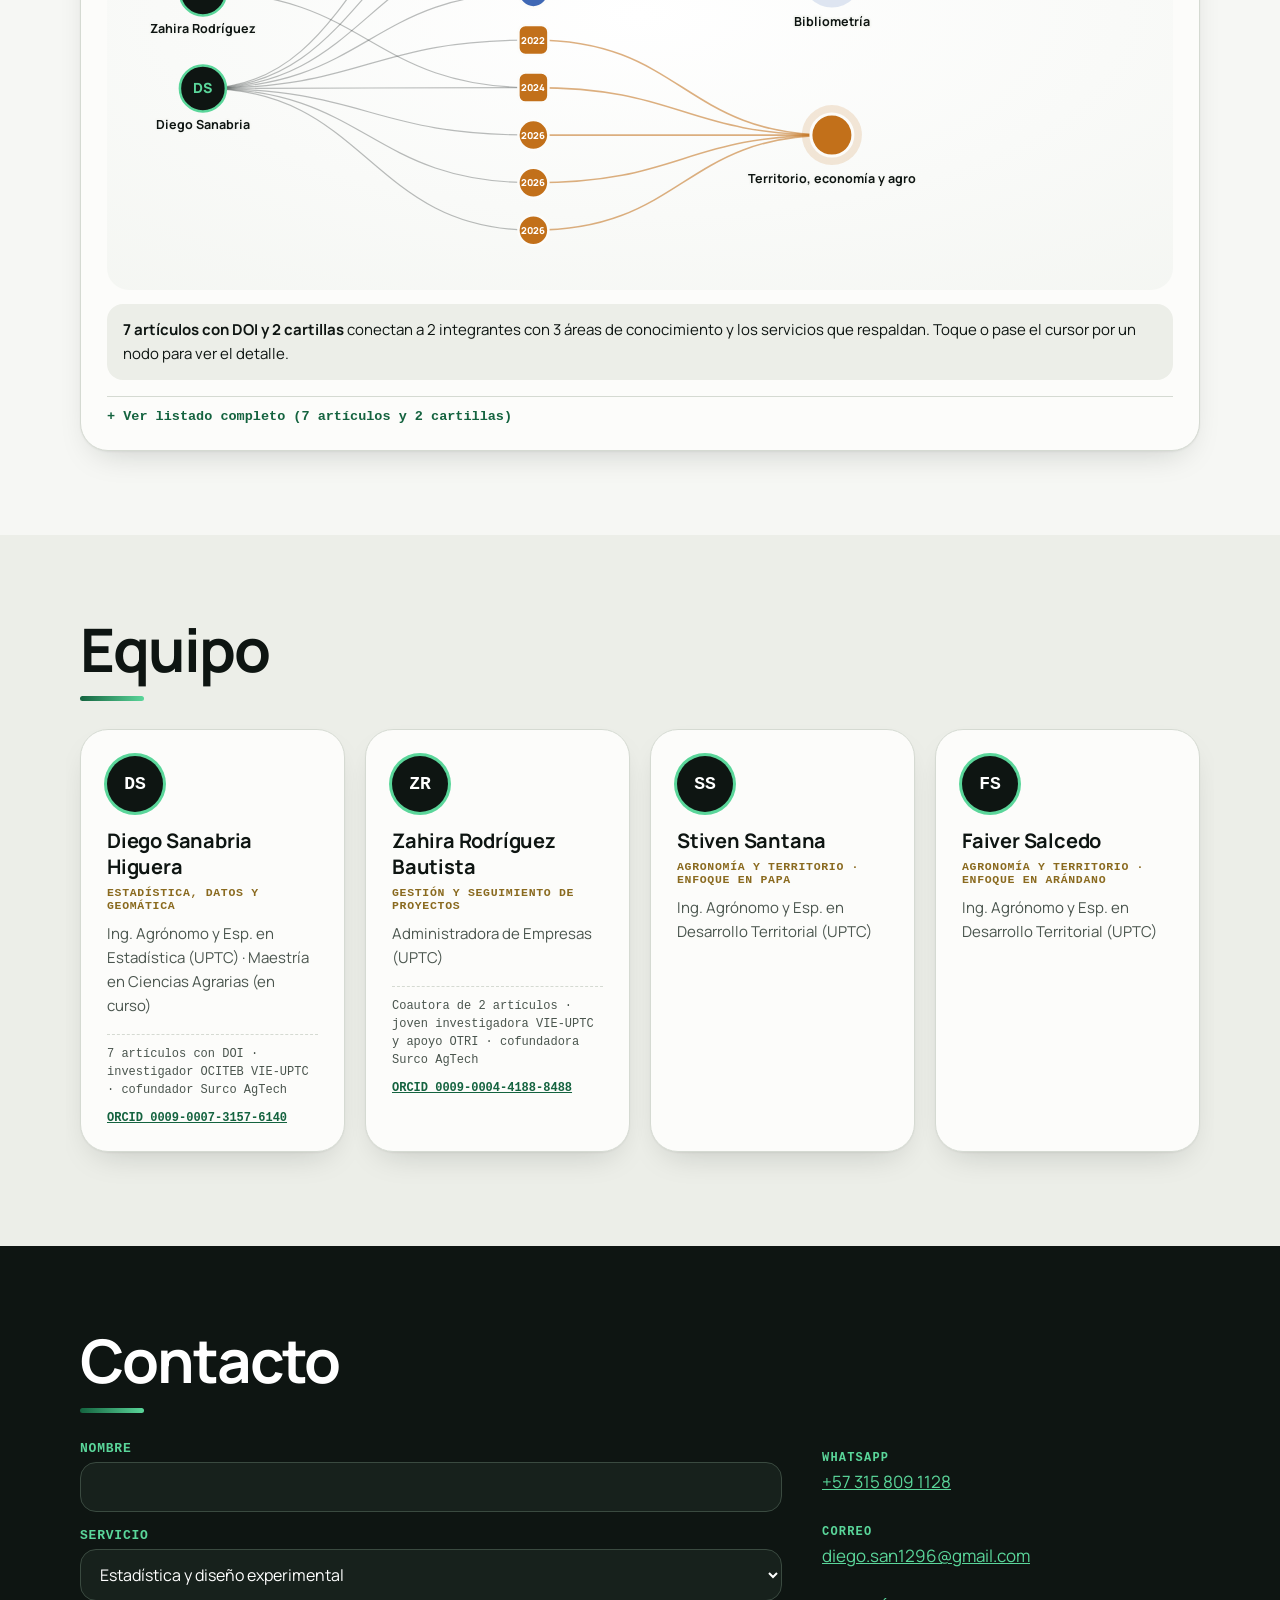
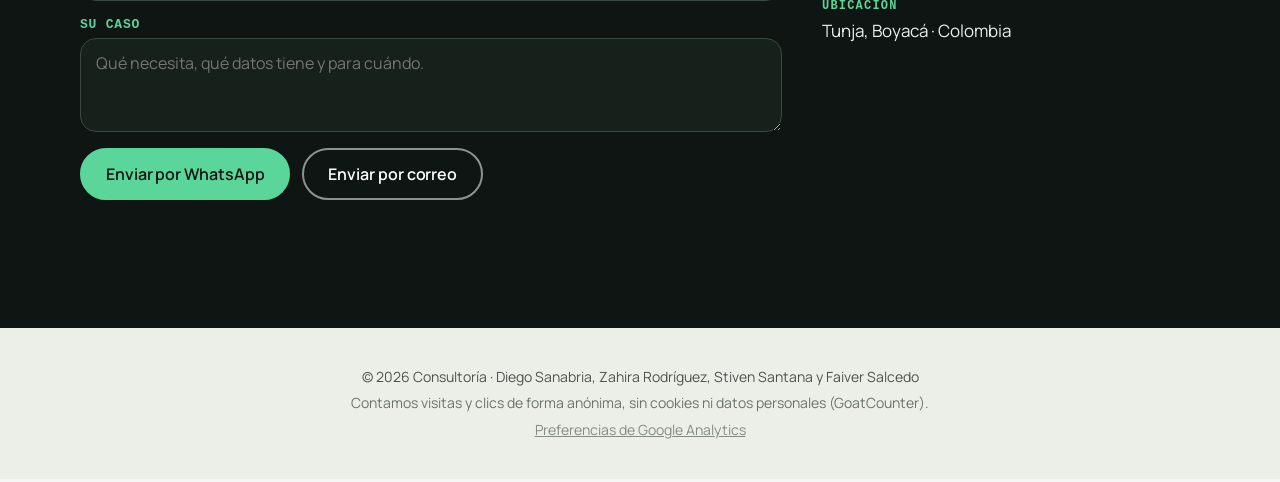
==== commit f9456959: "Equipo y cifras visibles otra vez: la aparicion al hacer scroll espera a que app.js cree sus tarjeta" ====
--- a/index.html
+++ b/index.html
@@ -317,7 +317,7 @@
 </svg>
 
 <script src="datos.js?v=20261128e"></script>
-<script src="comun.js?v=20261128m"></script>
+<script src="comun.js?v=20261128n"></script>
 <script src="app.js?v=20261128m"></script>
 <script src="proceso.js?v=20261128m"></script>
 </body>
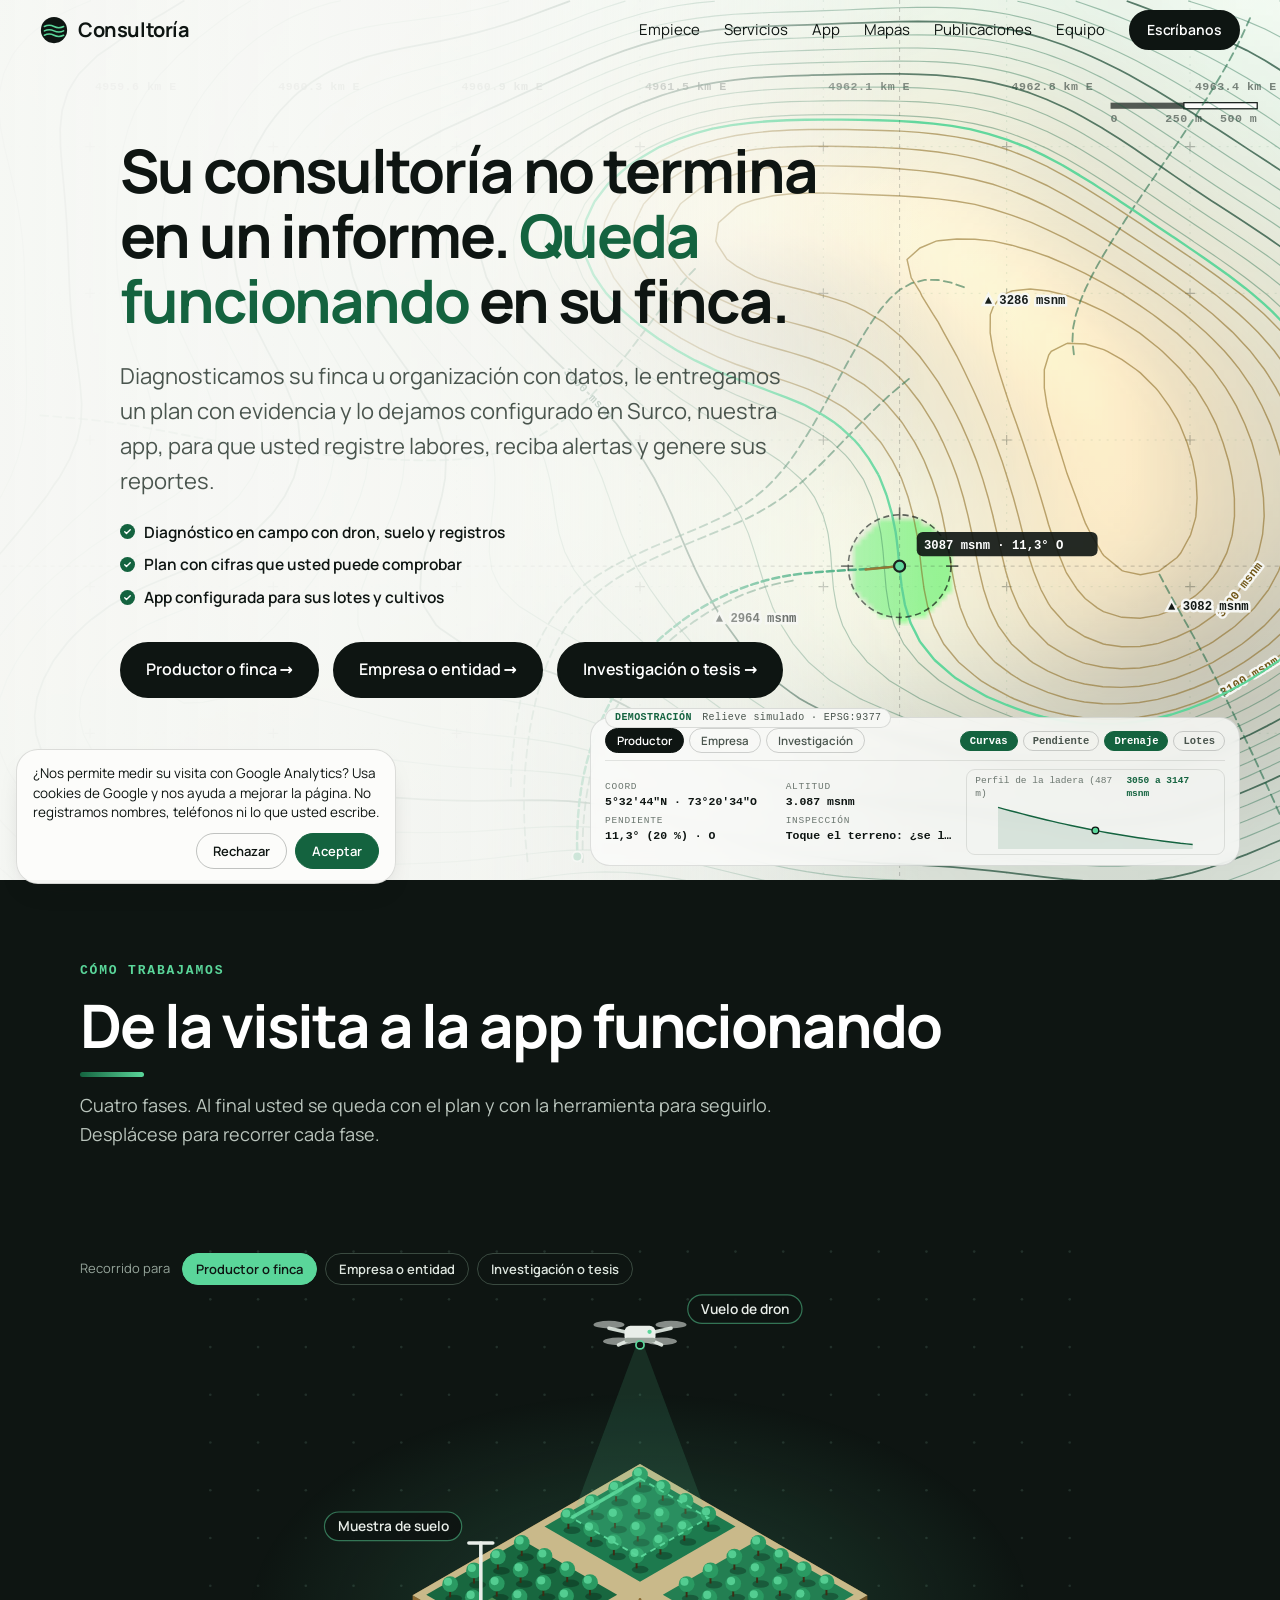
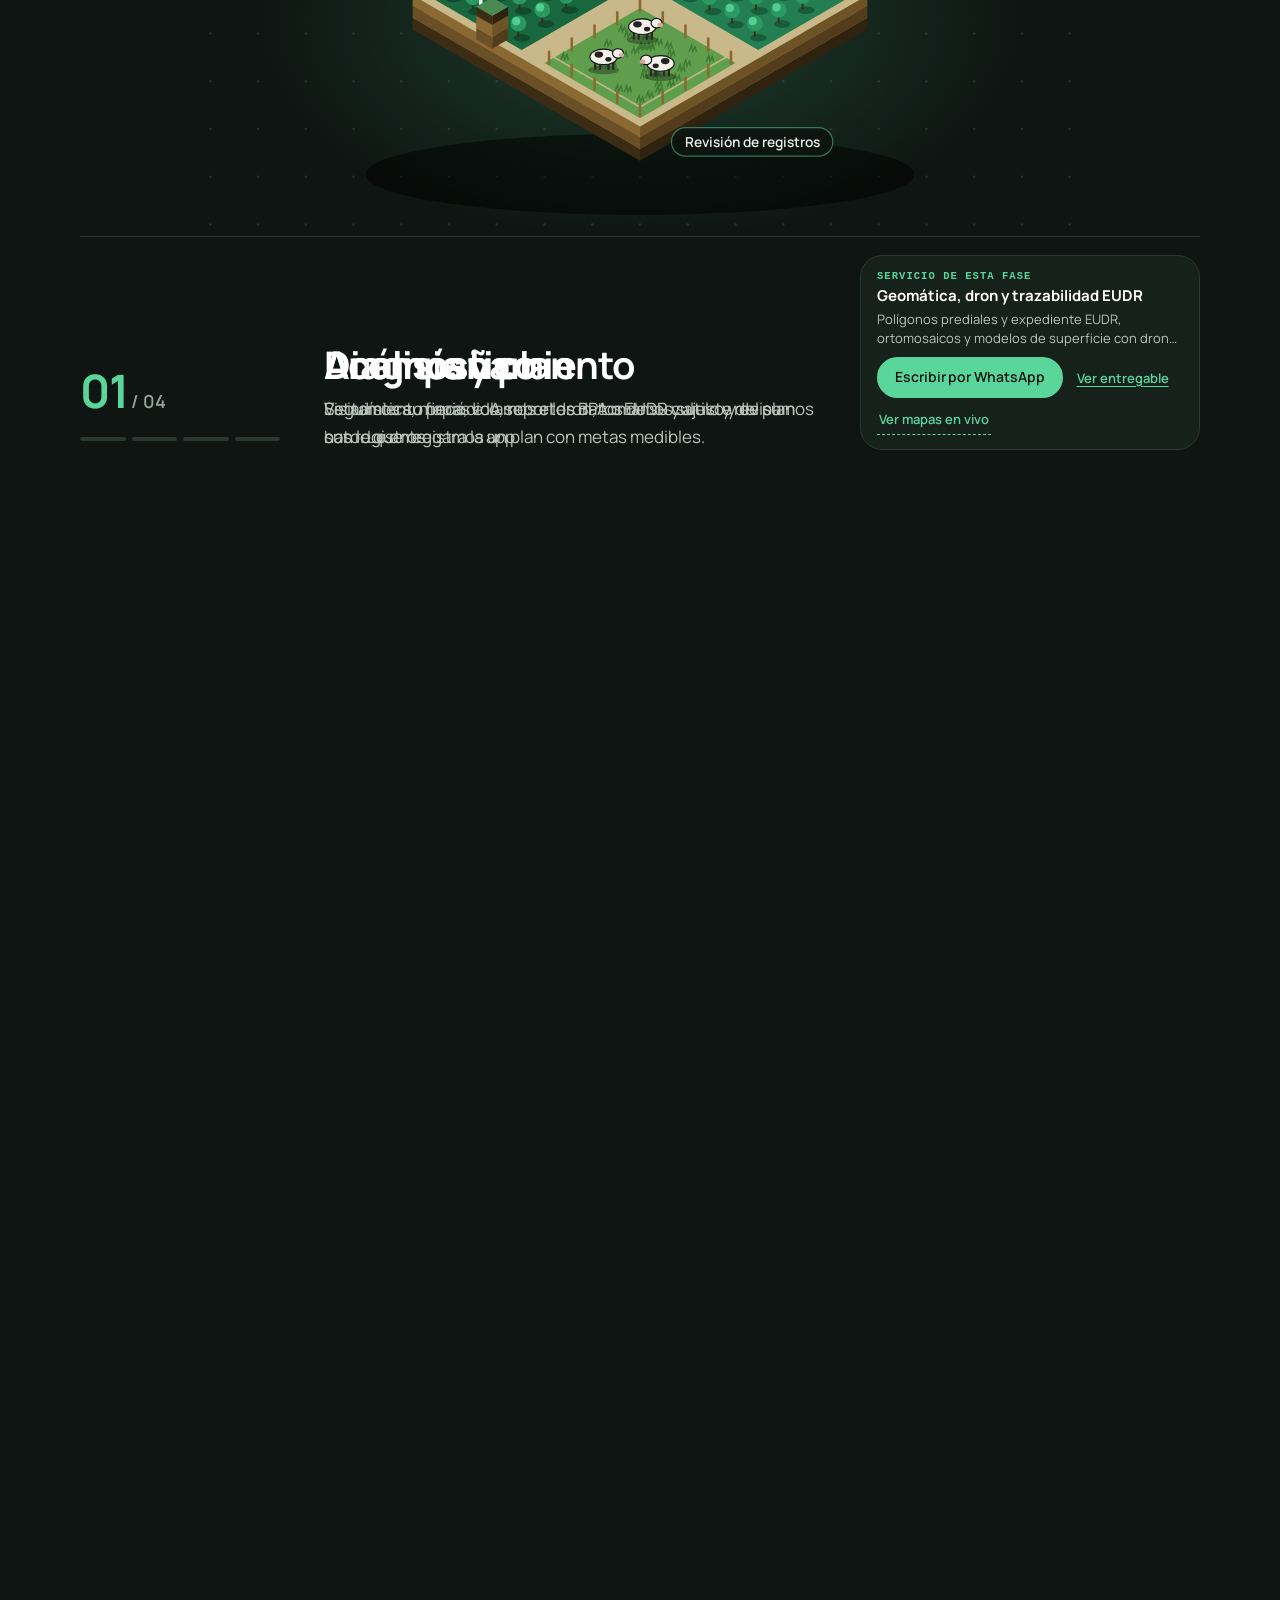
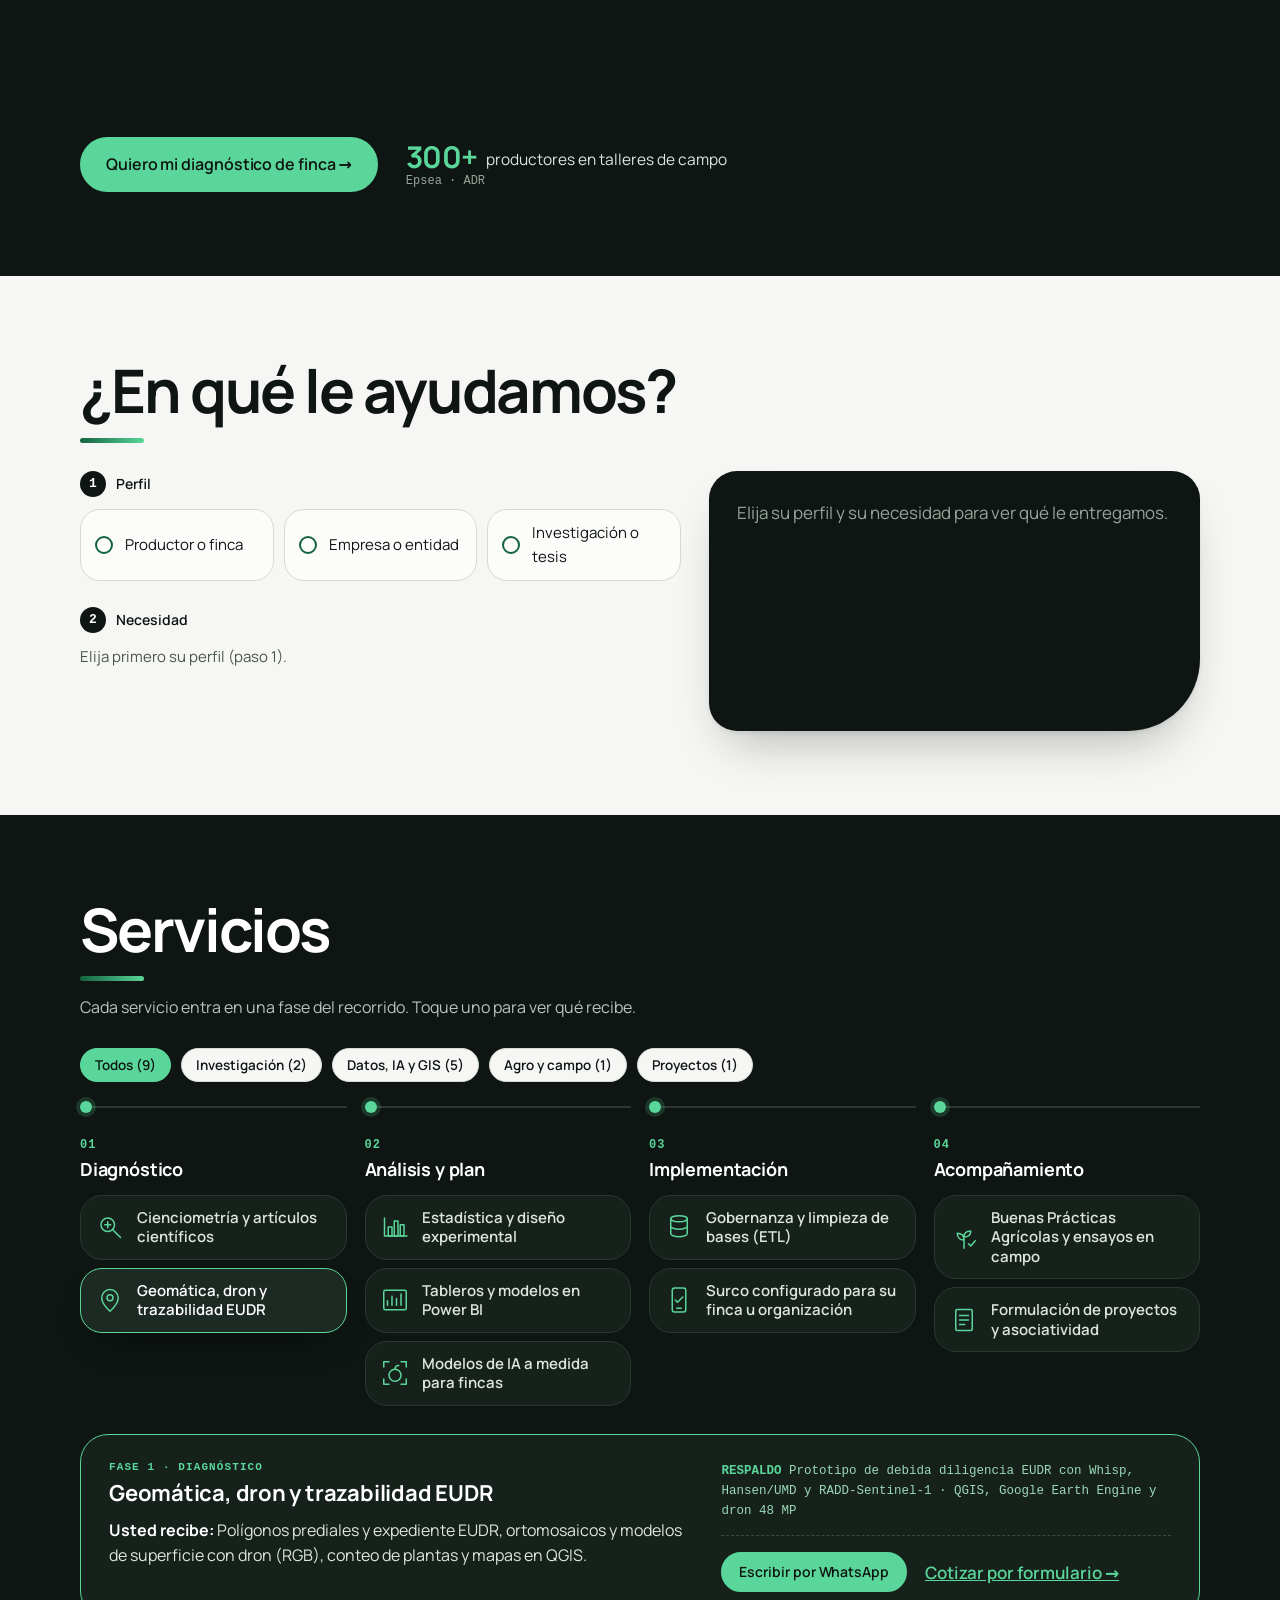
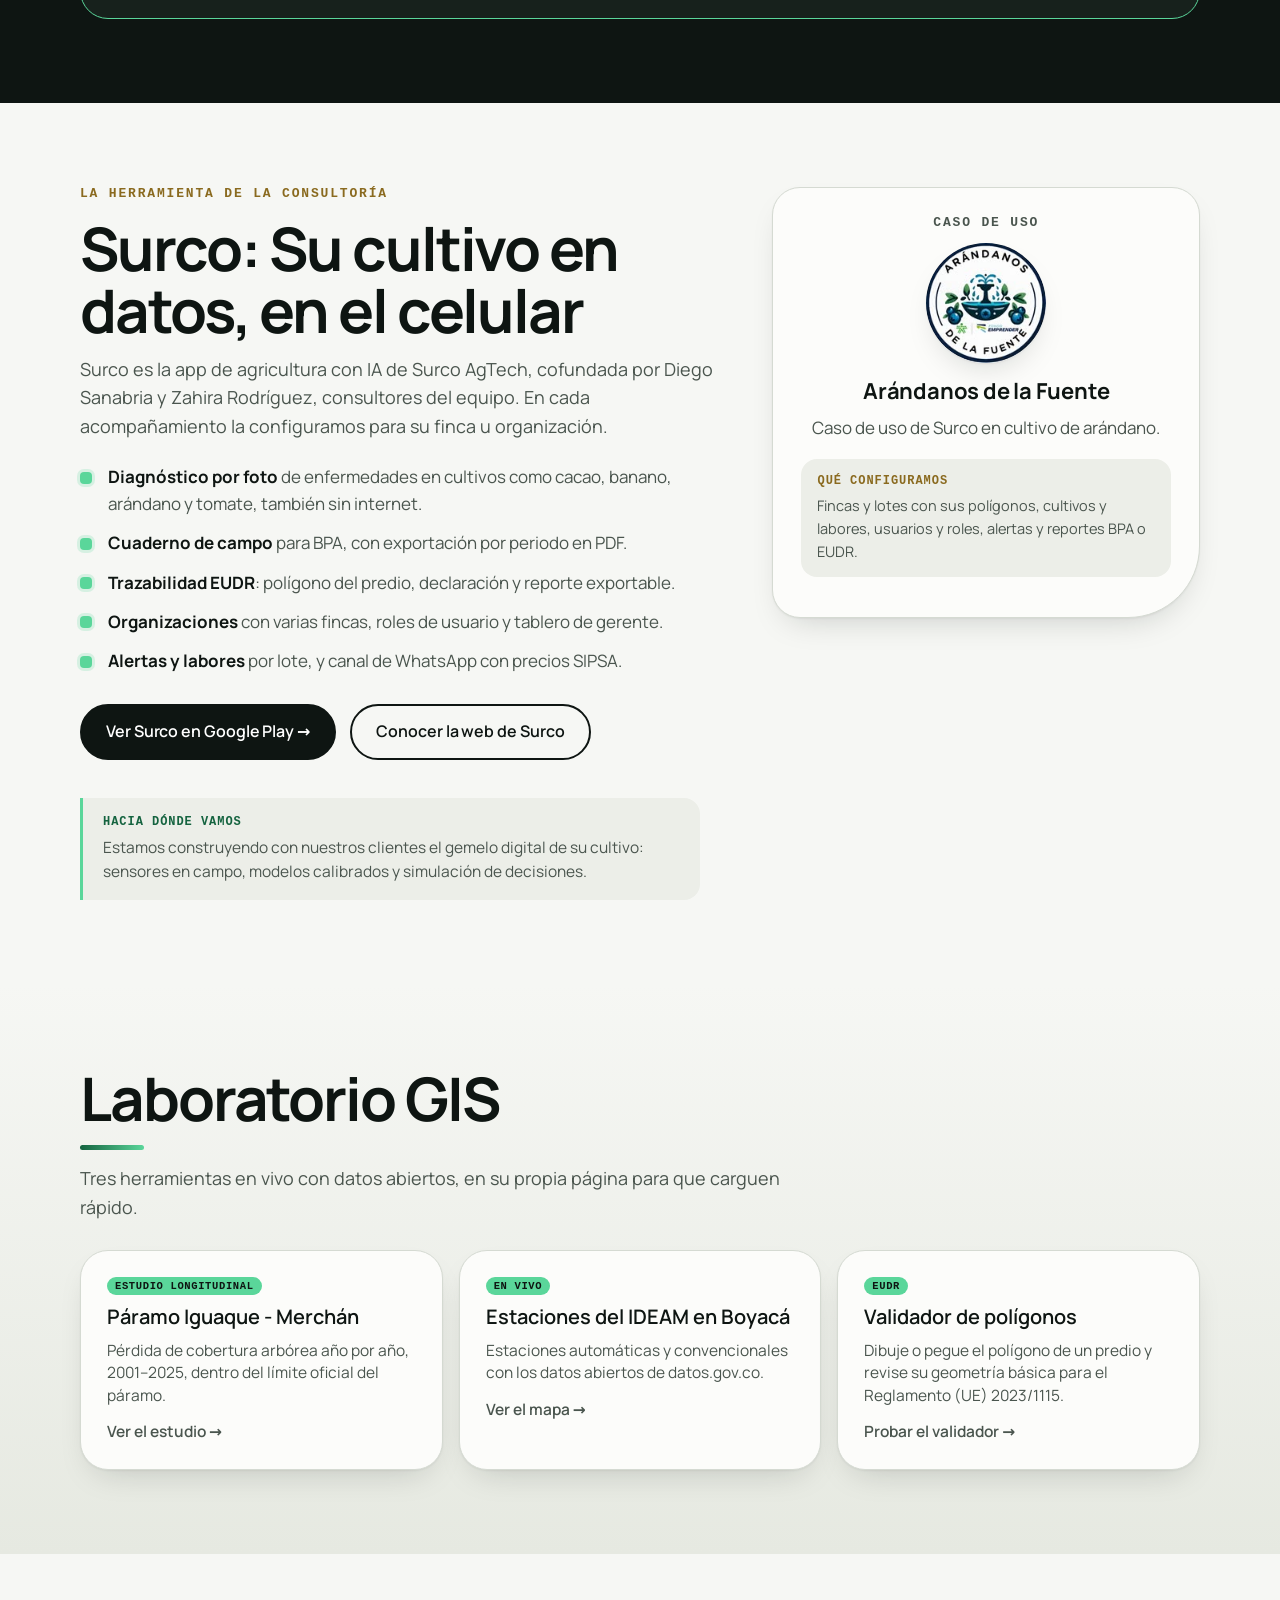
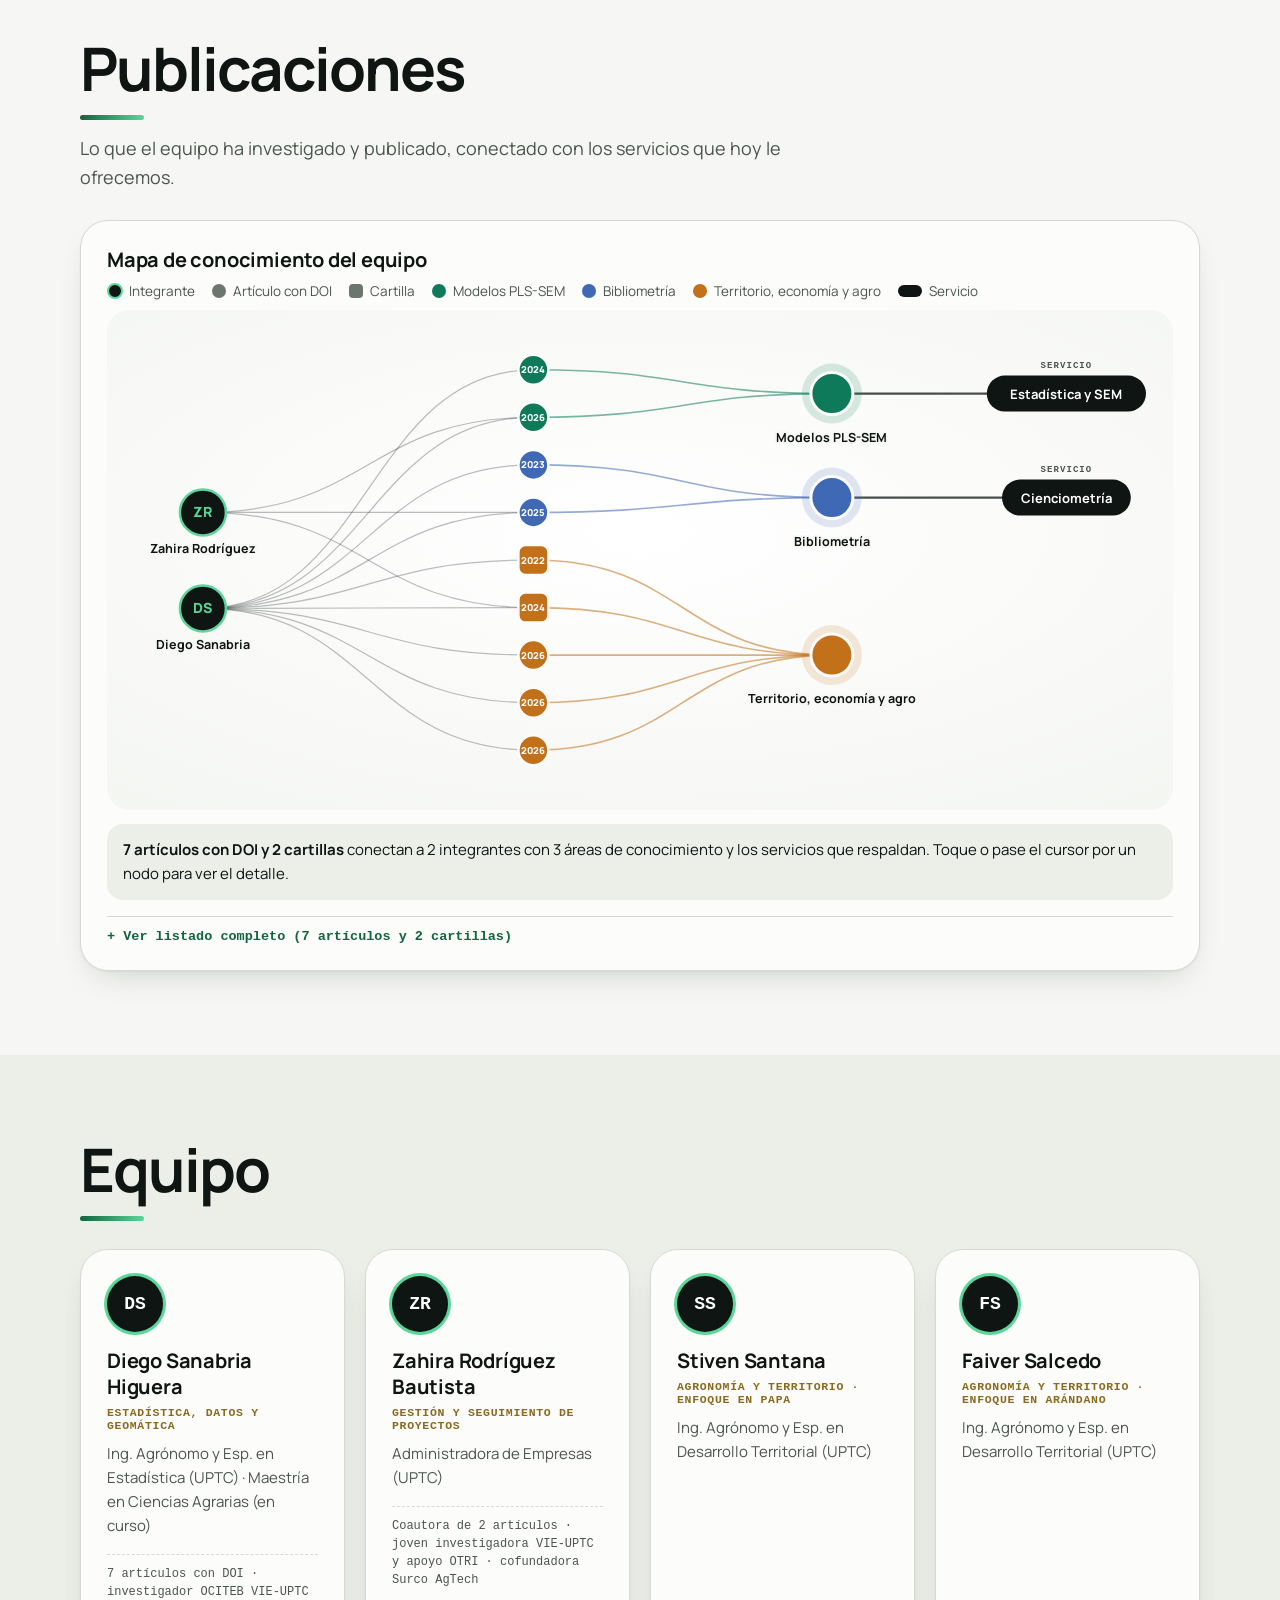
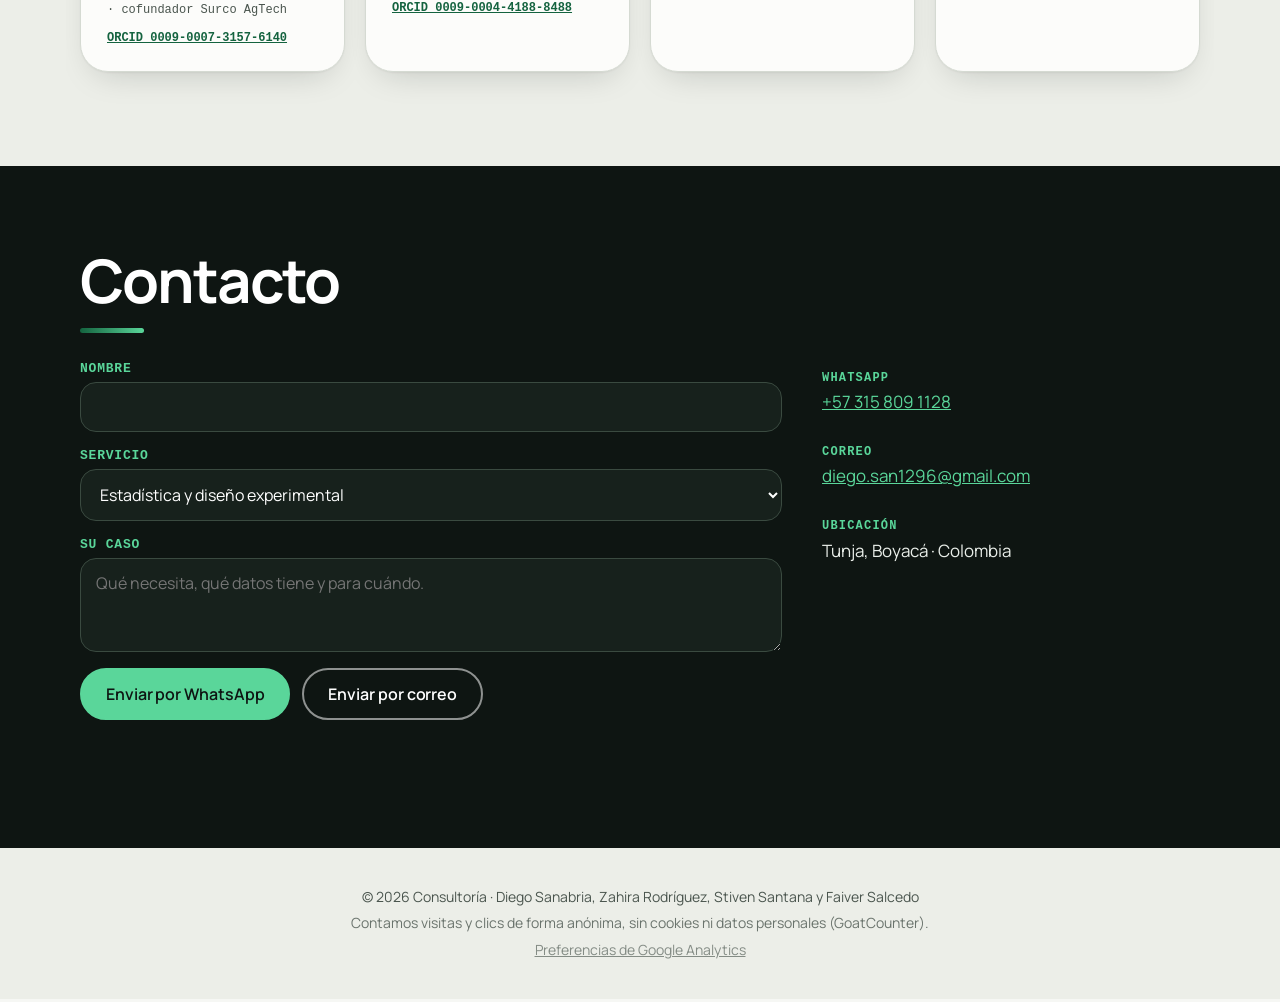
==== commit 7901cba2: "Como trabajamos mas corto: pista de 3,6 a 2,4 pantallas en escritorio y de 3,2 a 2,2 en telefono Co-" ====
--- a/index.html
+++ b/index.html
@@ -31,7 +31,7 @@
   {"@type":"Person","name":"Faiver Salcedo","jobTitle":"Ingeniero Agrónomo, Especialista en Desarrollo Territorial"}]}
 </script>
 <link rel="preload" href="vendor/fonts/manrope/Manrope-latin.woff2" as="font" type="font/woff2" crossorigin>
-<link rel="stylesheet" href="styles.css?v=20261128m">
+<link rel="stylesheet" href="styles.css?v=20261128o">
 </head>
 <body>
 <a class="saltar" href="#contenido">Saltar al contenido</a>
--- a/styles.css
+++ b/styles.css
@@ -757,7 +757,7 @@
 .pr-pista,.pr-ayuda{display:none}
 .pr-js .pr-ayuda{display:inline}
 .pr-js ol.pasos{display:none}
-.pr-js .pr-pista{display:block;height:calc(100svh * 3.6);max-width:none;margin:0 calc(-1 * clamp(16px,4vw,40px))}
+.pr-js .pr-pista{display:block;height:calc(100svh * 2.4);max-width:none;margin:0 calc(-1 * clamp(16px,4vw,40px))}
 .pr-fijo{position:sticky;top:0;height:100svh;display:grid;grid-template-rows:minmax(0,1fr) auto;
   padding:76px clamp(16px,4vw,40px) clamp(18px,3vh,34px);max-width:calc(var(--max) + 80px);margin:0 auto}
 .pr-escena{min-height:0;display:flex;align-items:center;justify-content:center}
@@ -823,7 +823,7 @@
 @keyframes pr-aviso{0%,100%{transform:scale(.88)}50%{transform:scale(1.08) translateY(-4px)}}
 @media (prefers-reduced-motion:reduce){.pr-f,.pr-capa,.pr-planta,.pr-fase{transition:none}}
 @media (max-width:860px){
-  .pr-js .pr-pista{height:calc(100svh * 3.2)}
+  .pr-js .pr-pista{height:calc(100svh * 2.2)}
   .pr-fijo{padding-top:66px}
   .pr-panel{grid-template-columns:1fr;gap:8px;padding-top:12px}
   .pr-meta{display:flex;align-items:center;gap:14px}
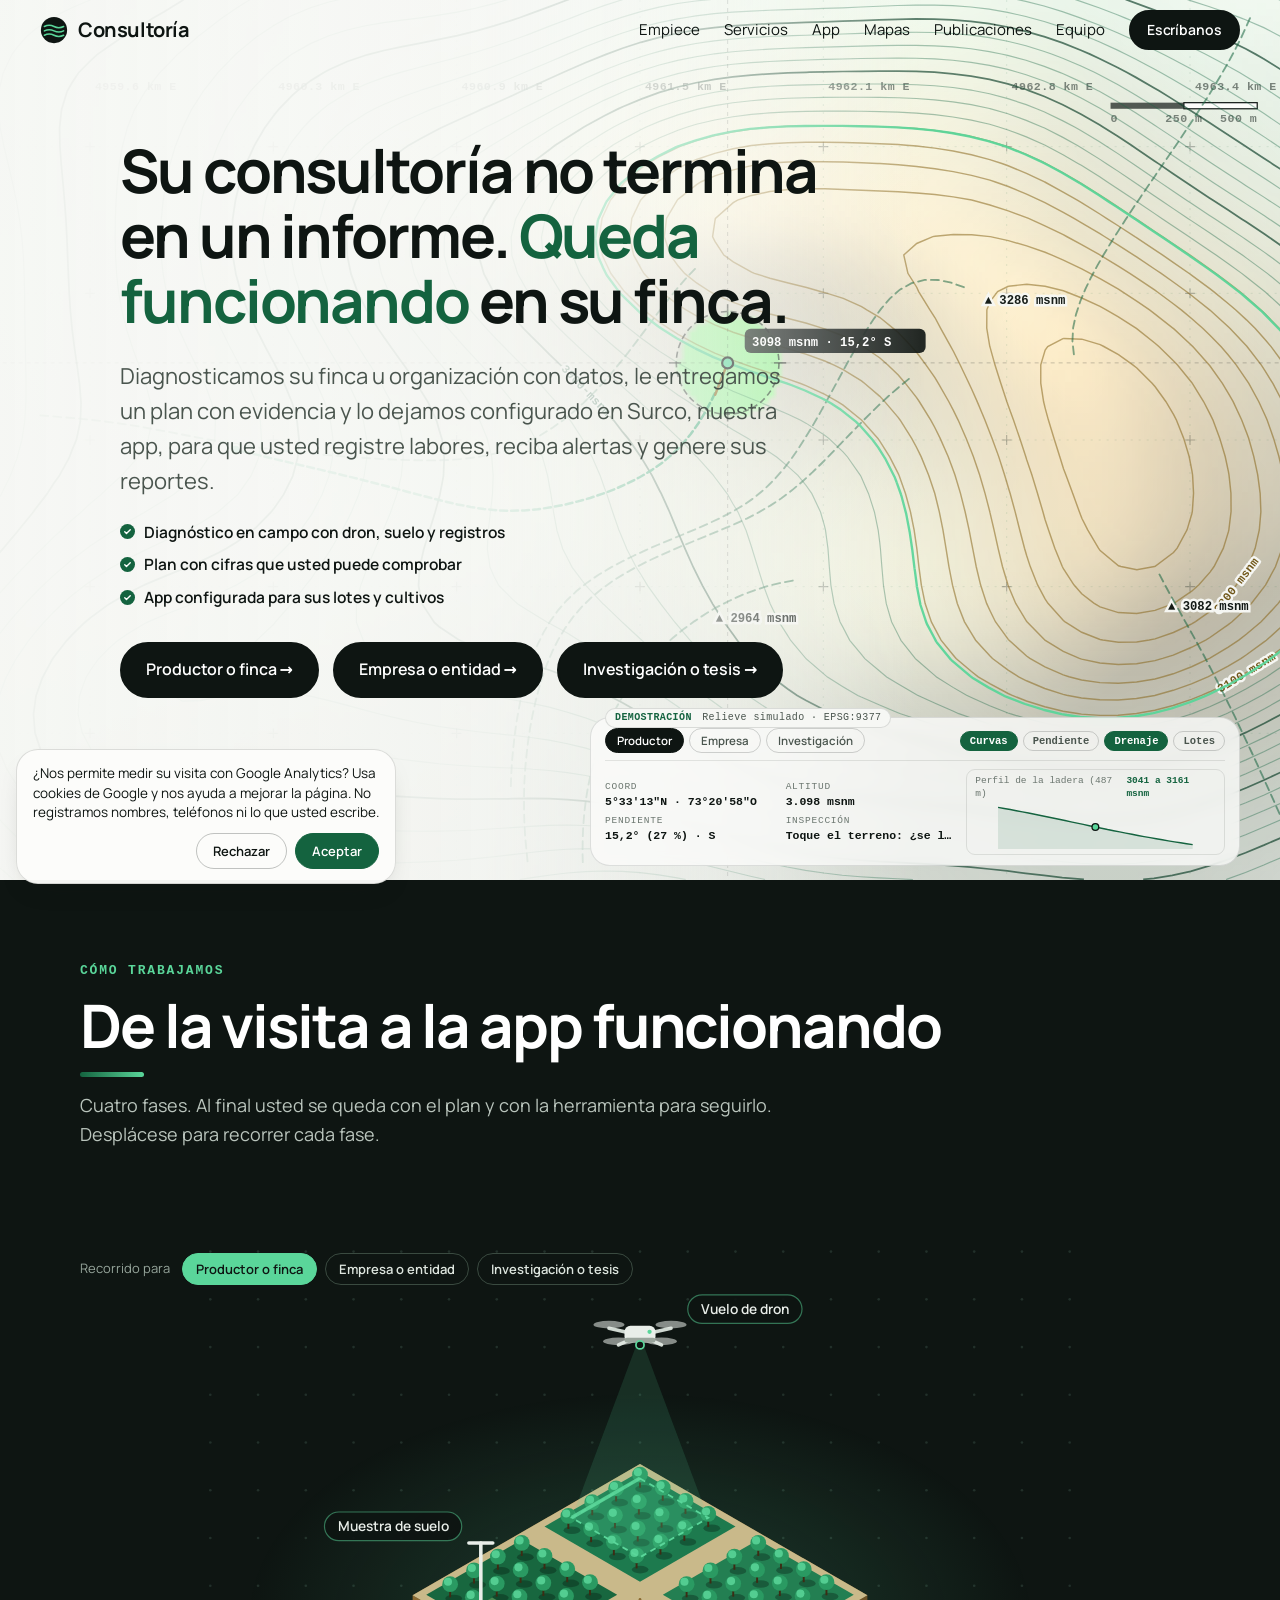
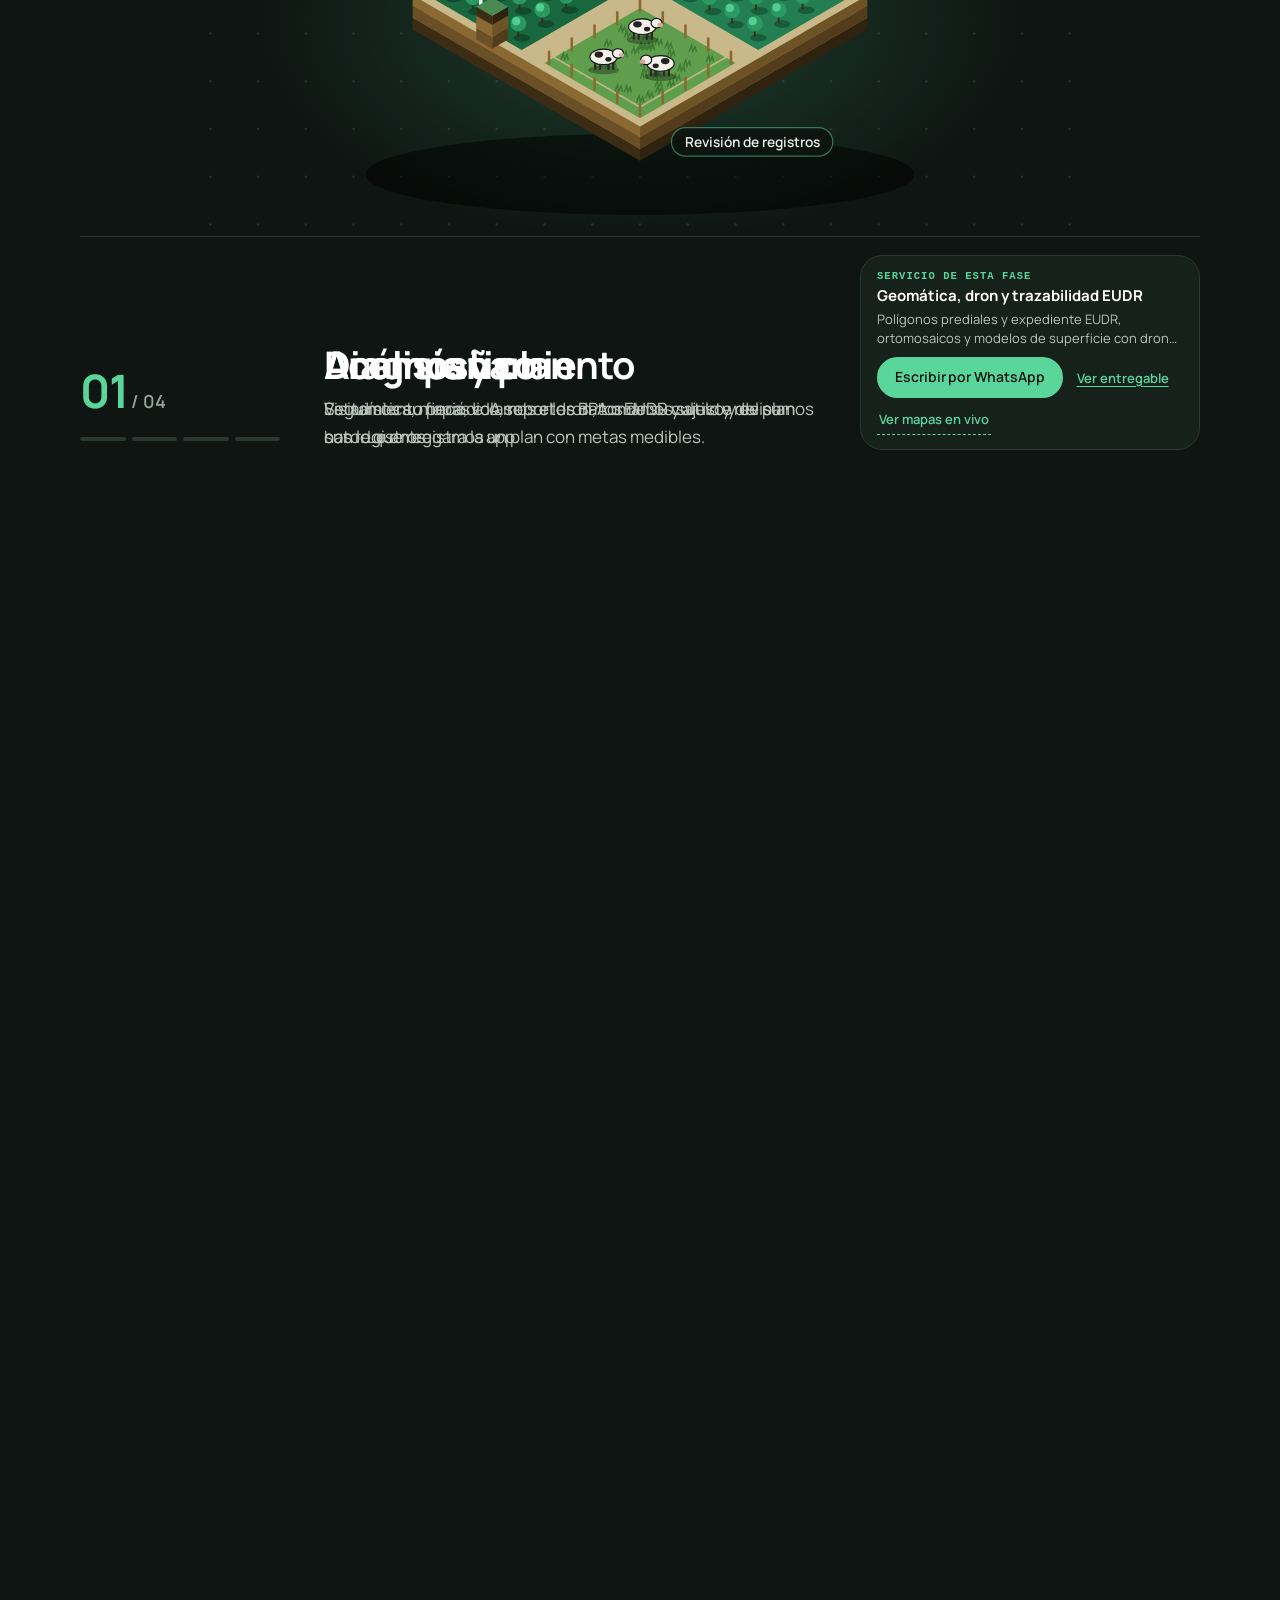
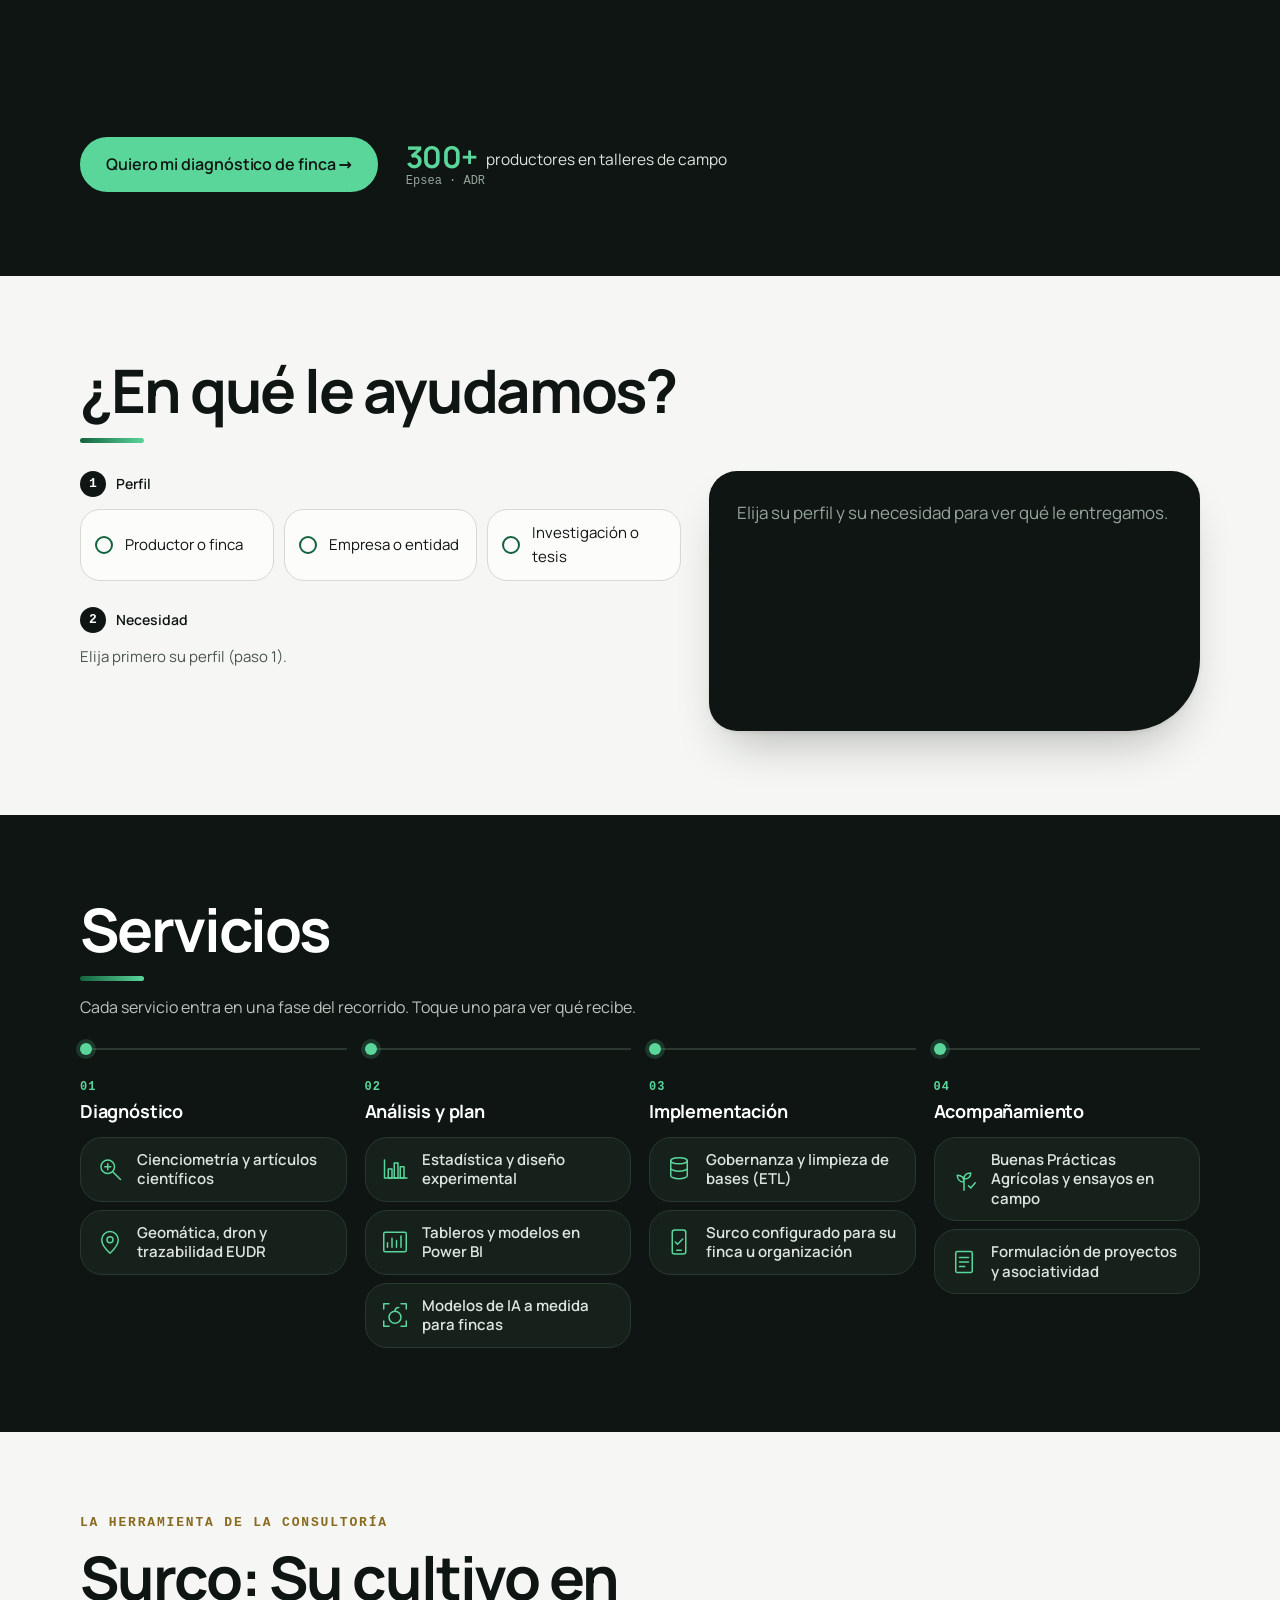
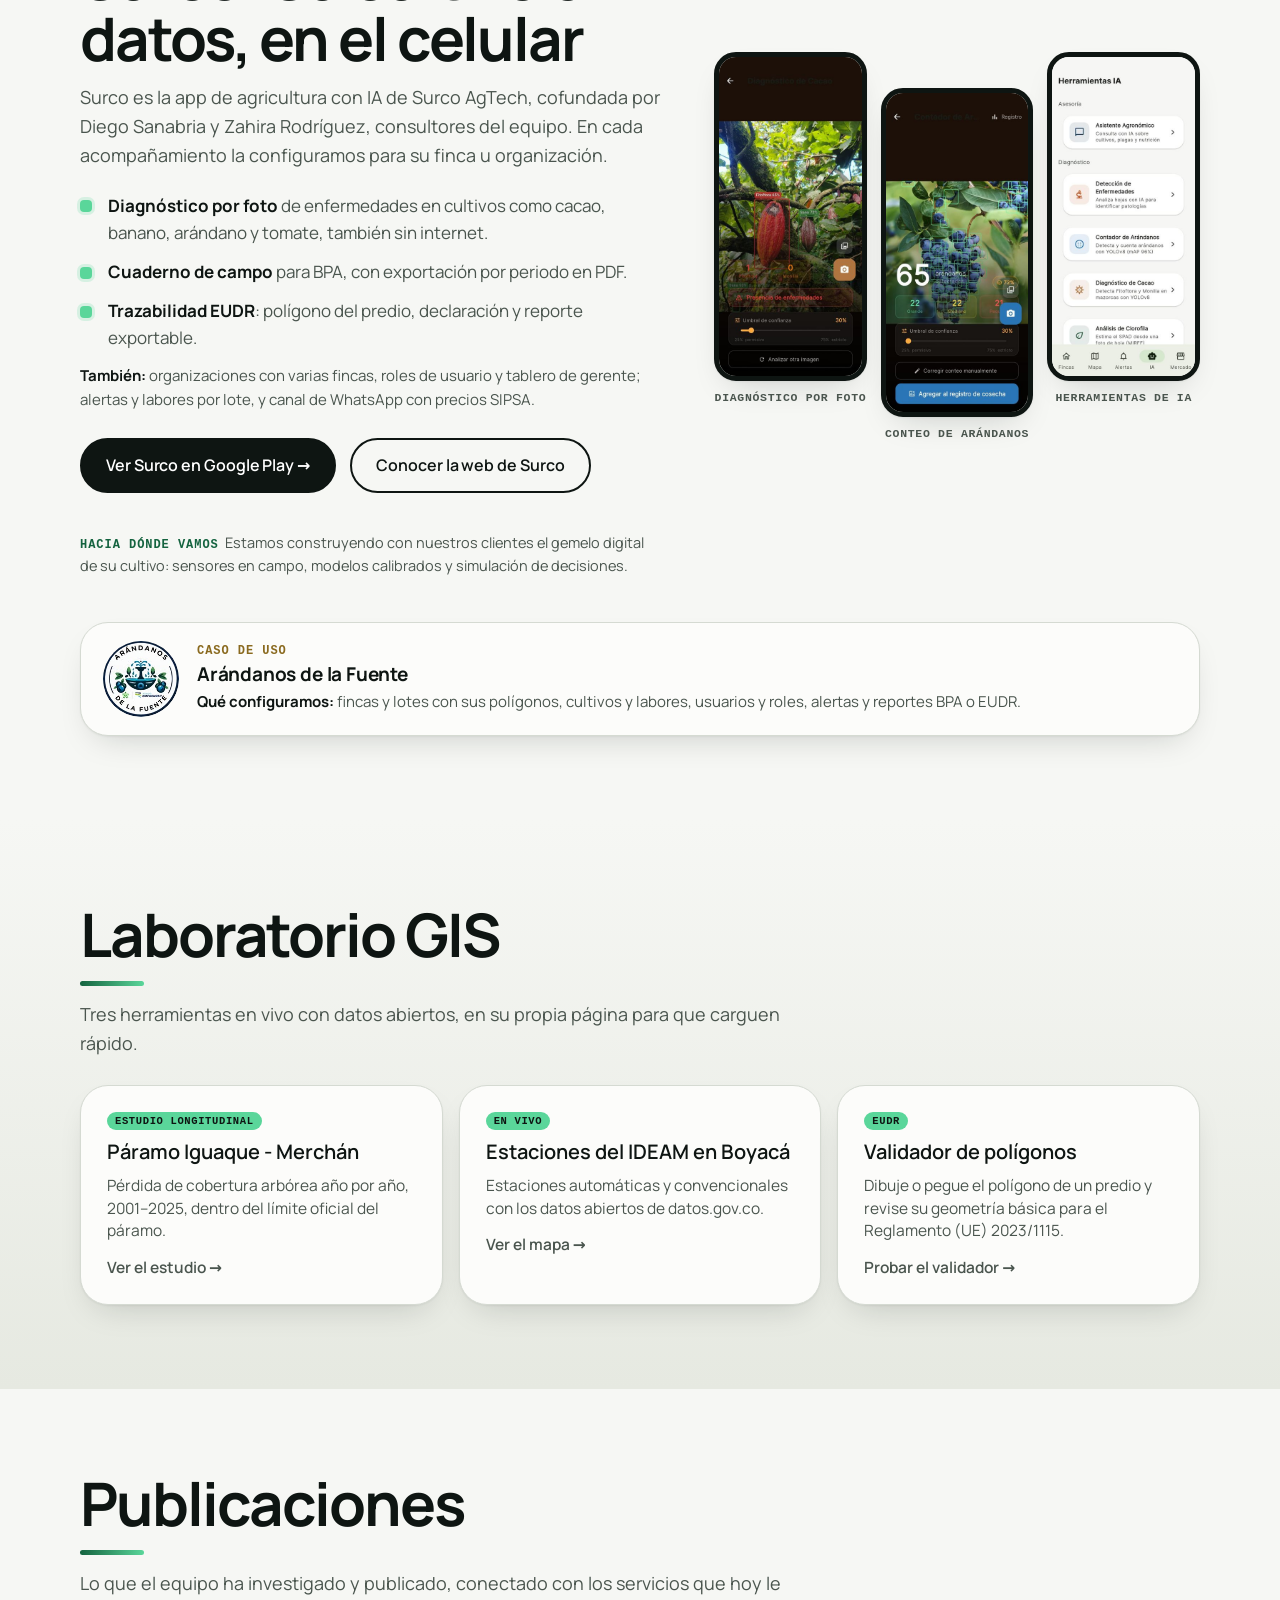
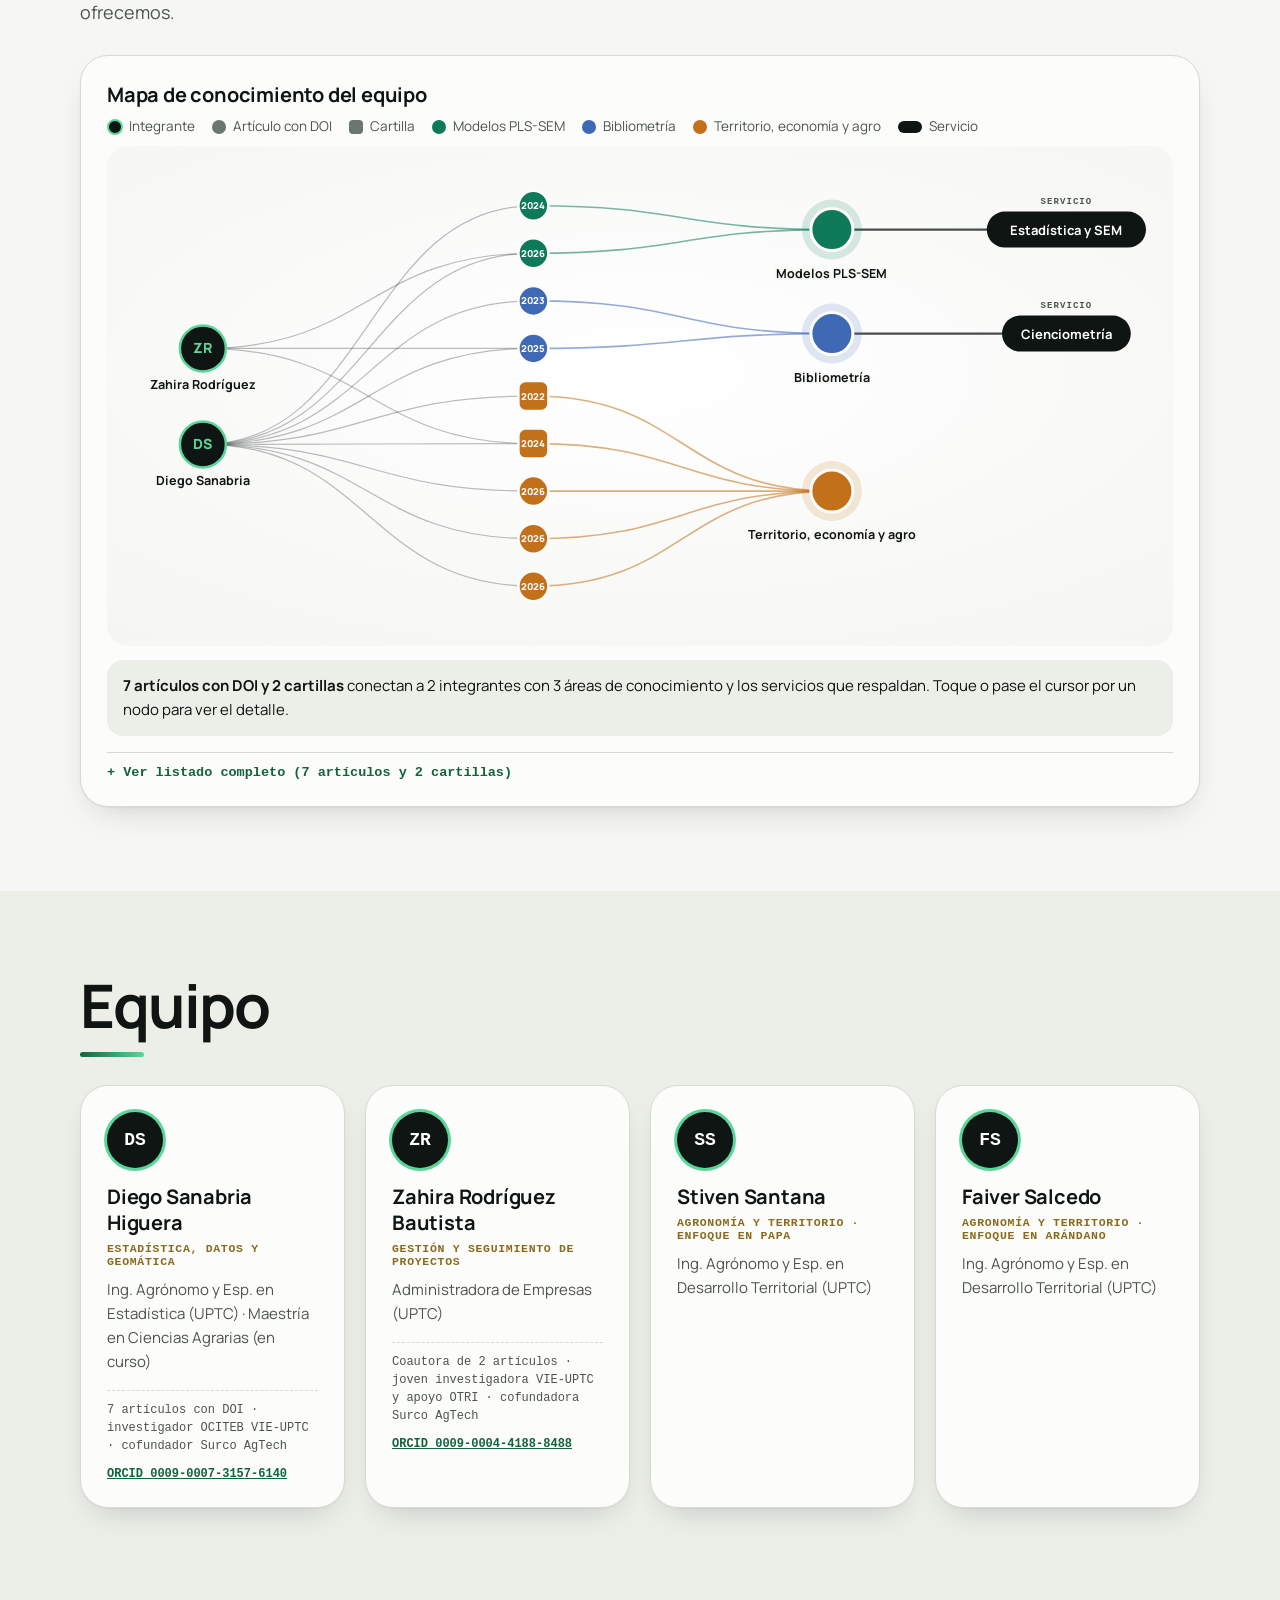
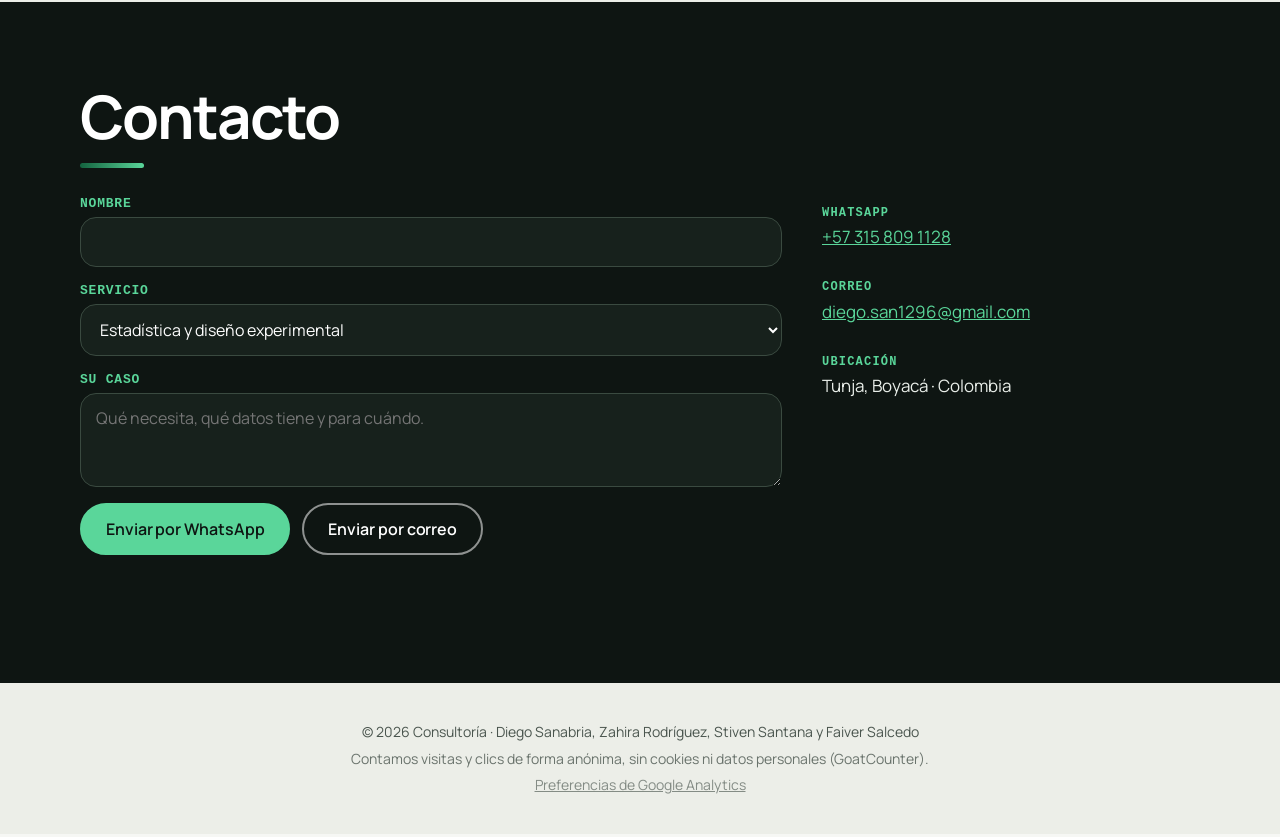
==== commit 211808d6: "Servicios con pestanas por fase en telefono y sin detalle abierto; Surco con tres pantallas reales d" ====
--- a/index.html
+++ b/index.html
@@ -31,7 +31,7 @@
   {"@type":"Person","name":"Faiver Salcedo","jobTitle":"Ingeniero Agrónomo, Especialista en Desarrollo Territorial"}]}
 </script>
 <link rel="preload" href="vendor/fonts/manrope/Manrope-latin.woff2" as="font" type="font/woff2" crossorigin>
-<link rel="stylesheet" href="styles.css?v=20261128o">
+<link rel="stylesheet" href="styles.css?v=20261128s">
 </head>
 <body>
 <a class="saltar" href="#contenido">Saltar al contenido</a>
@@ -154,7 +154,6 @@
     <h2>Servicios</h2>
     <p class="sf-intro">Cada servicio entra en una fase del recorrido. Toque uno para ver qué recibe.</p>
   </div>
-  <div class="filtros" id="filtros" role="group" aria-label="Resaltar servicios por línea"></div>
   <div class="sf" id="serv-fases"></div>
 </section>
 
@@ -169,23 +168,28 @@
         <li><b>Diagnóstico por foto</b> de enfermedades en cultivos como cacao, banano, arándano y tomate, también sin internet.</li>
         <li><b>Cuaderno de campo</b> para BPA, con exportación por periodo en PDF.</li>
         <li><b>Trazabilidad EUDR</b>: polígono del predio, declaración y reporte exportable.</li>
-        <li><b>Organizaciones</b> con varias fincas, roles de usuario y tablero de gerente.</li>
-        <li><b>Alertas y labores</b> por lote, y canal de WhatsApp con precios SIPSA.</li>
       </ul>
+      <p class="surco-mas"><b>También:</b> organizaciones con varias fincas, roles de usuario y tablero de gerente; alertas y labores por lote, y canal de WhatsApp con precios SIPSA.</p>
       <div class="hero-acc">
         <a class="boton" href="https://play.google.com/store/apps/details?id=com.surco.app" target="_blank" rel="noopener">Ver Surco en Google Play <span aria-hidden="true">→</span></a>
         <a class="boton boton-claro" href="https://digsh.github.io/Surco-Agrotech/" target="_blank" rel="noopener">Conocer la web de Surco</a>
       </div>
       <p class="surco-rumbo"><b>Hacia dónde vamos</b>Estamos construyendo con nuestros clientes el gemelo digital de su cultivo: sensores en campo, modelos calibrados y simulación de decisiones.</p>
     </div>
-    <aside class="piloto" aria-label="Caso de uso">
-      <p class="sobretitulo">Caso de uso</p>
-      <img src="img/aliados/arandanos-de-la-fuente.jpg" width="120" height="120" alt="Logo de Arándanos de la Fuente" loading="lazy">
+    <div class="surco-pantallas" role="group" aria-label="Pantallas de la app Surco">
+      <figure><img src="img/surco/diagnostico-cacao.jpg" width="400" height="894" loading="lazy" alt="Pantalla de Surco: diagnóstico por foto de una mazorca de cacao con las zonas afectadas marcadas"><figcaption>Diagnóstico por foto</figcaption></figure>
+      <figure><img src="img/surco/conteo-arandanos.jpg" width="400" height="894" loading="lazy" alt="Pantalla de Surco: conteo de arándanos por foto, con los frutos detectados marcados en la imagen"><figcaption>Conteo de arándanos</figcaption></figure>
+      <figure><img src="img/surco/herramientas-ia.jpg" width="400" height="894" loading="lazy" alt="Pantalla de Surco: menú de herramientas de IA con asistente agronómico y detección de enfermedades"><figcaption>Herramientas de IA</figcaption></figure>
+    </div>
+  </div>
+  <aside class="surco-caso" aria-label="Caso de uso">
+    <img src="img/aliados/arandanos-de-la-fuente.jpg" width="120" height="120" alt="Logo de Arándanos de la Fuente" loading="lazy">
+    <div>
+      <p class="k">Caso de uso</p>
       <h3>Arándanos de la Fuente</h3>
-      <p>Caso de uso de Surco en cultivo de arándano.</p>
-      <p class="piloto-conf"><b>Qué configuramos</b> Fincas y lotes con sus polígonos, cultivos y labores, usuarios y roles, alertas y reportes BPA o EUDR.</p>
-    </aside>
-  </div>
+      <p><b>Qué configuramos:</b> fincas y lotes con sus polígonos, cultivos y labores, usuarios y roles, alertas y reportes BPA o EUDR.</p>
+    </div>
+  </aside>
 </section>
 
 <!-- ============ LABORATORIO GIS: aviso; los visores viven en laboratorio.html ============ -->
@@ -318,7 +322,7 @@
 
 <script src="datos.js?v=20261128e"></script>
 <script src="comun.js?v=20261128n"></script>
-<script src="app.js?v=20261128m"></script>
+<script src="app.js?v=20261128p"></script>
 <script src="proceso.js?v=20261128m"></script>
 </body>
 </html>
--- a/styles.css
+++ b/styles.css
@@ -1074,3 +1074,50 @@
 .barra .enlaces a[aria-current=page]{color:var(--verde);font-weight:600;text-decoration:underline;text-decoration-color:var(--menta);text-underline-offset:7px;text-decoration-thickness:2px}
 .barra.sol .enlaces a[aria-current=page]{color:#fff}
 .barra.abierto .enlaces a[aria-current=page]{color:var(--menta)}
+
+/* ---------- Servicios en teléfono (27/11/2026): una fase a la vez con pestañas 2 × 2 ---------- */
+.sf-tabs{display:none}
+@media (max-width:760px){
+  .sf-tabs{display:grid;grid-template-columns:1fr 1fr;gap:8px;margin:0 0 18px}
+  .sf-tab{display:flex;align-items:center;gap:8px;min-height:46px;padding:8px 12px;border-radius:14px;border:1px solid #2a3830;
+    background:#141d18;color:#dde5de;font:600 14px var(--display);text-align:left;cursor:pointer}
+  .sf-tab .n{font:600 11px var(--mono);color:var(--menta);letter-spacing:.06em}
+  .sf-tab[aria-selected=true]{background:var(--menta);border-color:var(--menta);color:var(--tinta)}
+  .sf-tab[aria-selected=true] .n{color:var(--tinta)}
+  .sf-fase{display:none}
+  .sf-fase.sf-activa{display:flex}
+  .sf-fase .sf-cab{display:none}
+  .sf-fase{padding-left:0;border-left:0}
+}
+@media print{.sf-tabs{display:none!important}.sf-fase{display:flex!important}.sf-fase .sf-cab{display:block!important}}
+
+/* ---------- Surco con pantallas reales (27/11/2026): img/surco/ sale de la web de Surco AgTech (assets/img) ---------- */
+.surco{grid-template-columns:minmax(0,1.2fr) minmax(0,1fr);align-items:center}
+.surco-mod{margin-bottom:12px}
+.surco-mas{margin:0 0 26px;color:var(--tinta2);font-size:15px;max-width:40em}
+.surco-mas b{color:var(--tinta)}
+.surco-pantallas{display:flex;justify-content:center;align-items:flex-start;gap:14px}
+.surco-pantallas figure{margin:0;flex:0 1 170px;min-width:0;text-align:center}
+.surco-pantallas figure:nth-child(2){margin-top:36px}
+.surco-pantallas img{display:block;width:100%;height:auto;border-radius:22px;border:5px solid var(--tinta);background:var(--tinta);box-shadow:var(--sombra)}
+.surco-pantallas figcaption{margin-top:10px;font:600 11.5px/1.3 var(--mono);letter-spacing:.06em;text-transform:uppercase;color:var(--tinta2)}
+.surco-caso{display:flex;gap:18px;align-items:center;margin-top:clamp(28px,4vw,44px);padding:18px 22px;background:#fcfcfa;border:1px solid var(--linea);border-radius:var(--r-l);box-shadow:var(--sombra)}
+.surco-caso img{flex:none;width:76px;height:76px;border-radius:50%}
+.surco-caso .k{margin:0;font:600 12px/1.4 var(--mono);letter-spacing:.08em;text-transform:uppercase;color:var(--bronce)}
+.surco-caso h3{margin:2px 0 4px;font-size:19px}
+.surco-caso p:not(.k){margin:0;color:var(--tinta2);font-size:15px}
+.surco-caso b{color:var(--tinta)}
+@media (max-width:860px){
+  .surco{grid-template-columns:1fr}
+  .surco-pantallas{justify-content:flex-start;overflow-x:auto;scroll-snap-type:x mandatory;scrollbar-width:none;padding:4px 2px 10px;margin:0 calc(-1 * clamp(16px,4vw,40px));padding-left:clamp(16px,4vw,40px)}
+  .surco-pantallas::-webkit-scrollbar{display:none}
+  .surco-pantallas figure{flex:0 0 40%;scroll-snap-align:start}
+  .surco-pantallas figure:nth-child(2){margin-top:0}
+  .surco-caso{align-items:flex-start;padding:16px}
+  .surco-caso img{width:56px;height:56px}
+}
+.surco-rumbo{margin:22px 0 0;padding:0;border-left:0;background:none;border-radius:0;font-size:14.5px}
+.surco-rumbo b{display:inline;margin:0 6px 0 0}
+@media (max-width:860px){
+  .surco-pantallas{scroll-padding-inline:clamp(16px,4vw,40px);padding-right:clamp(16px,4vw,40px)}
+}
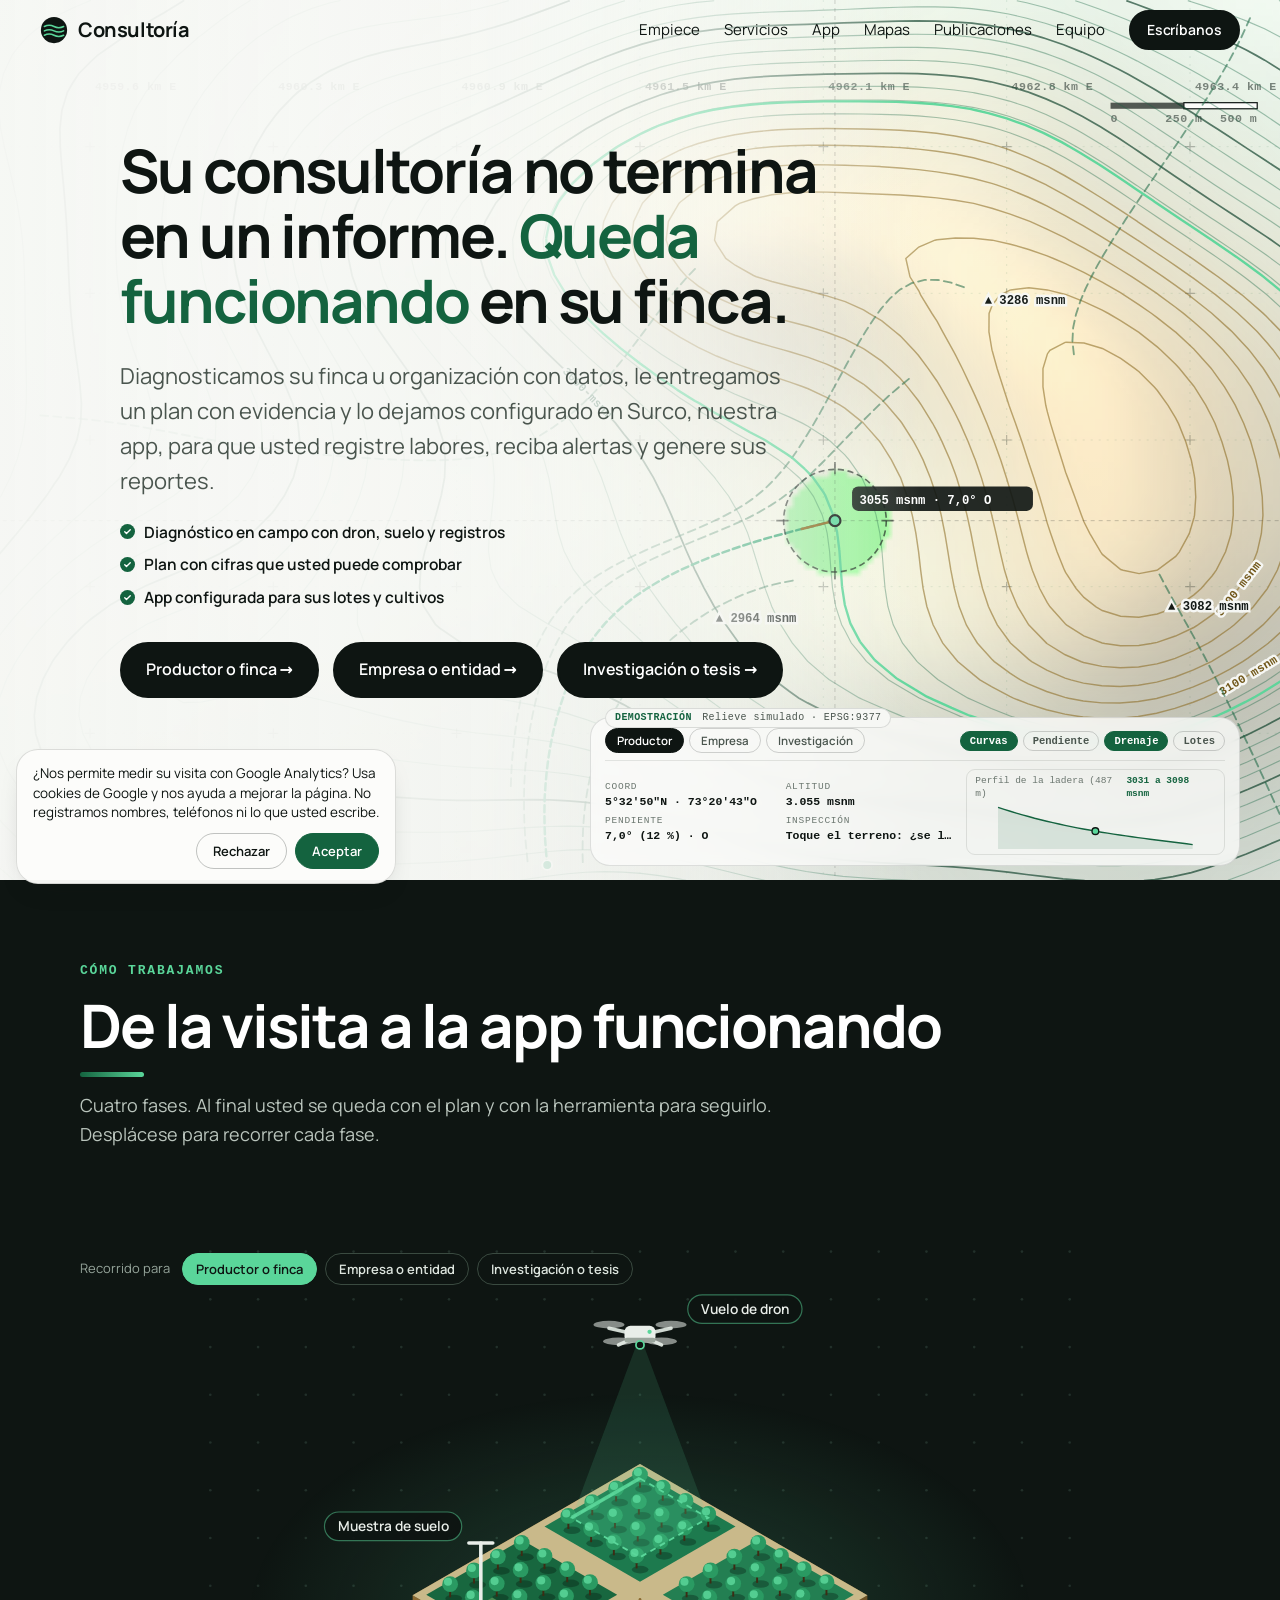
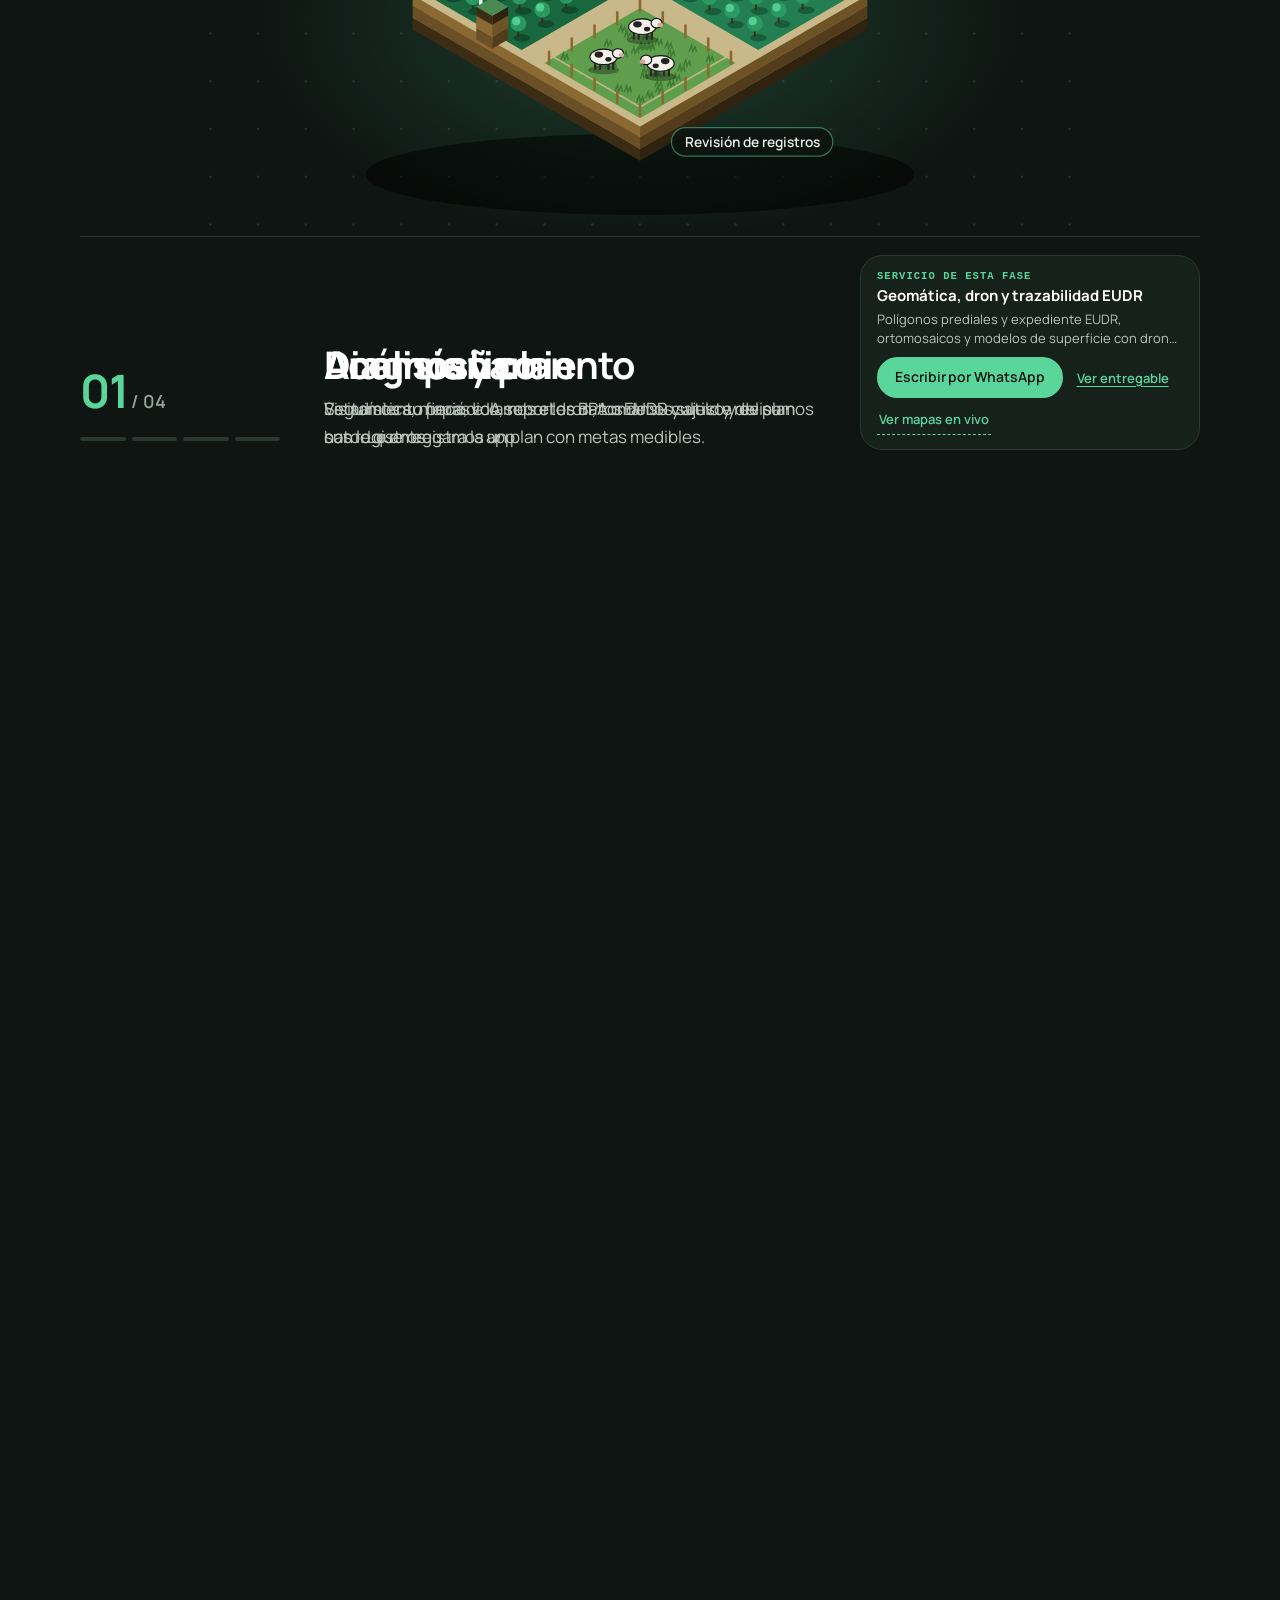
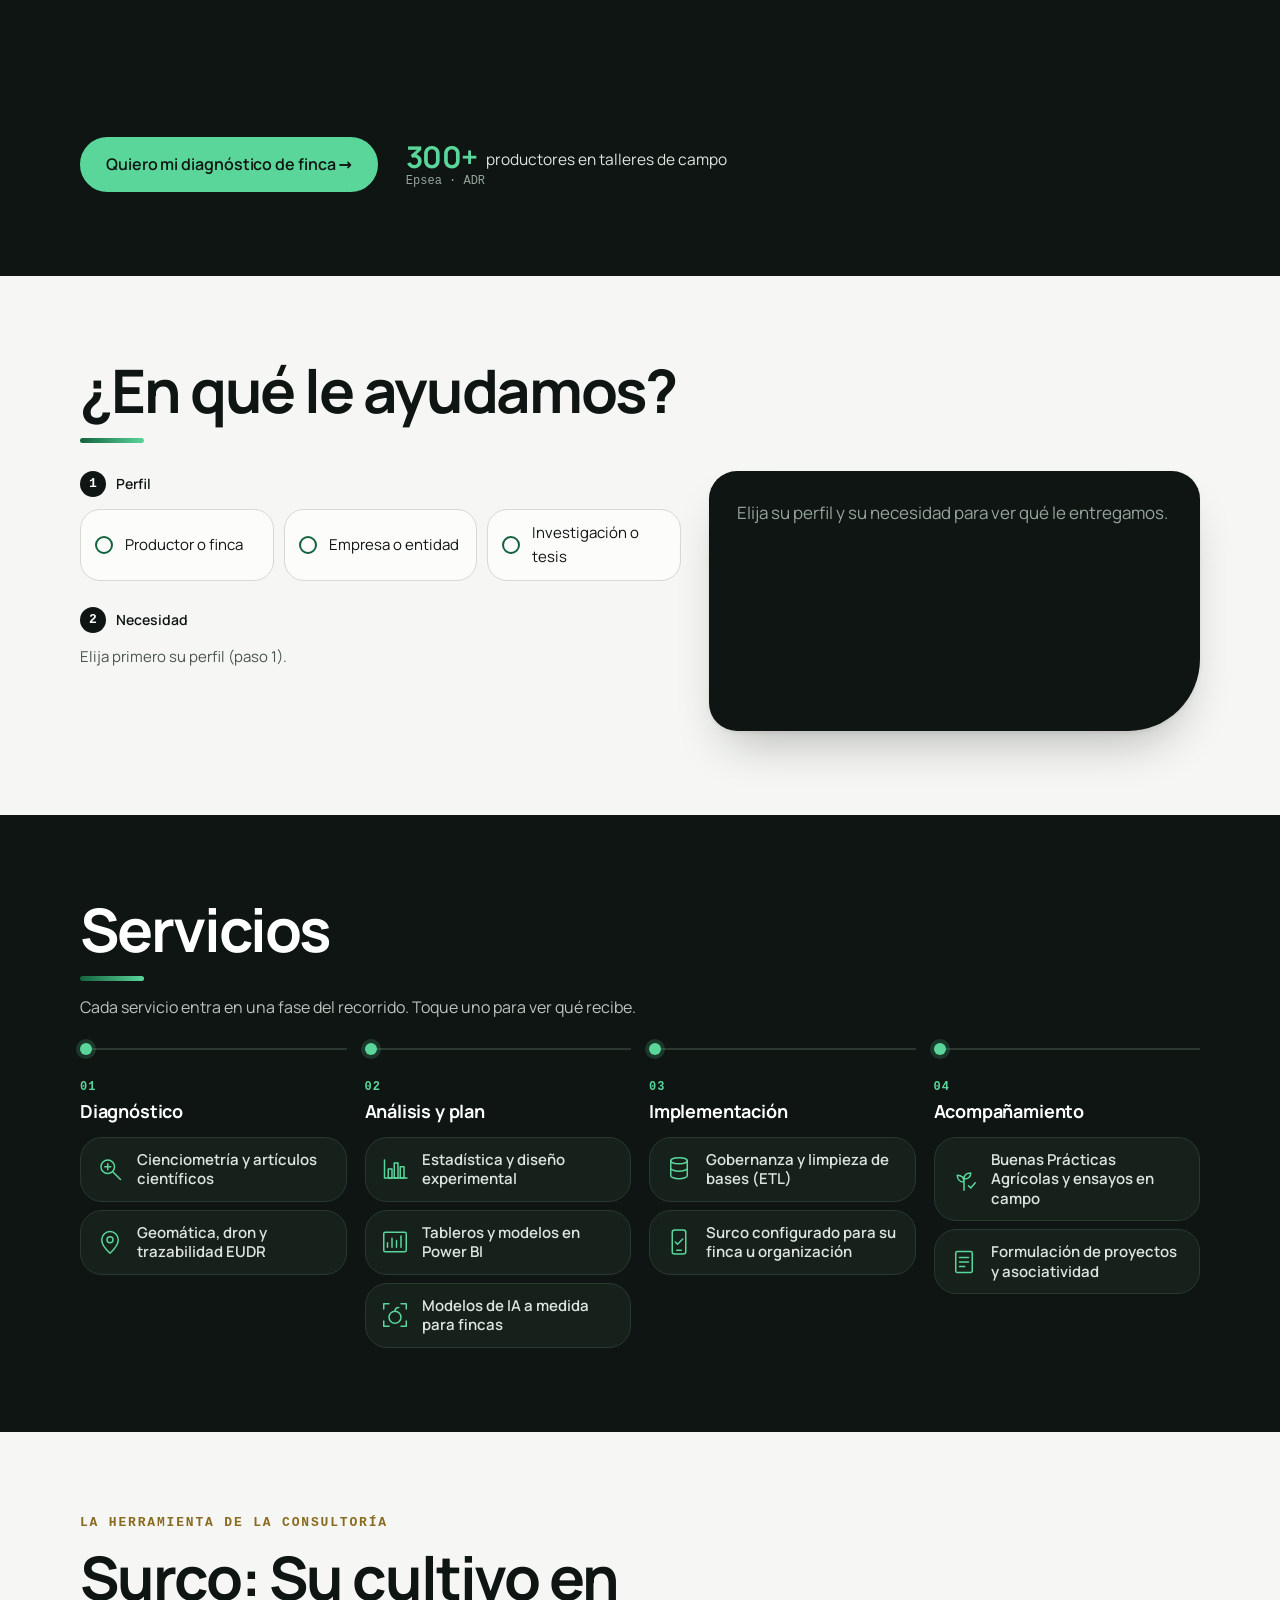
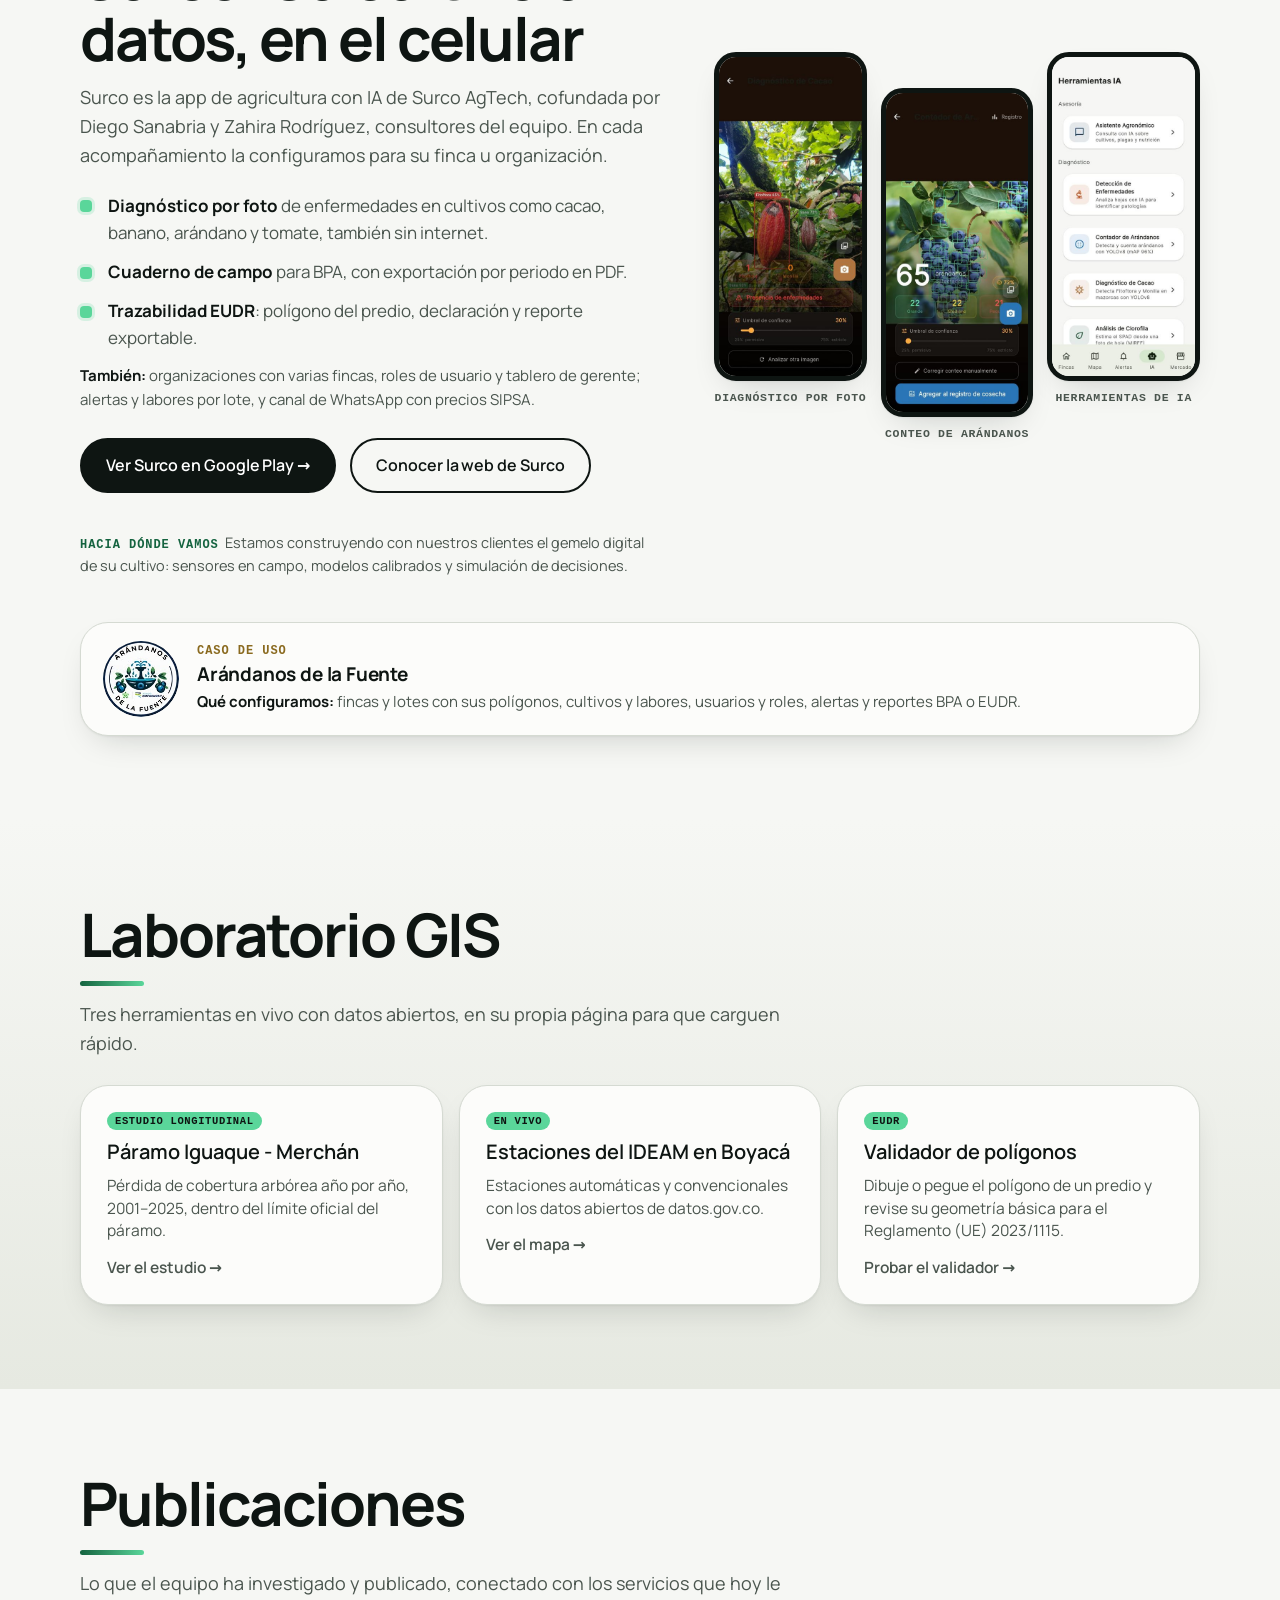
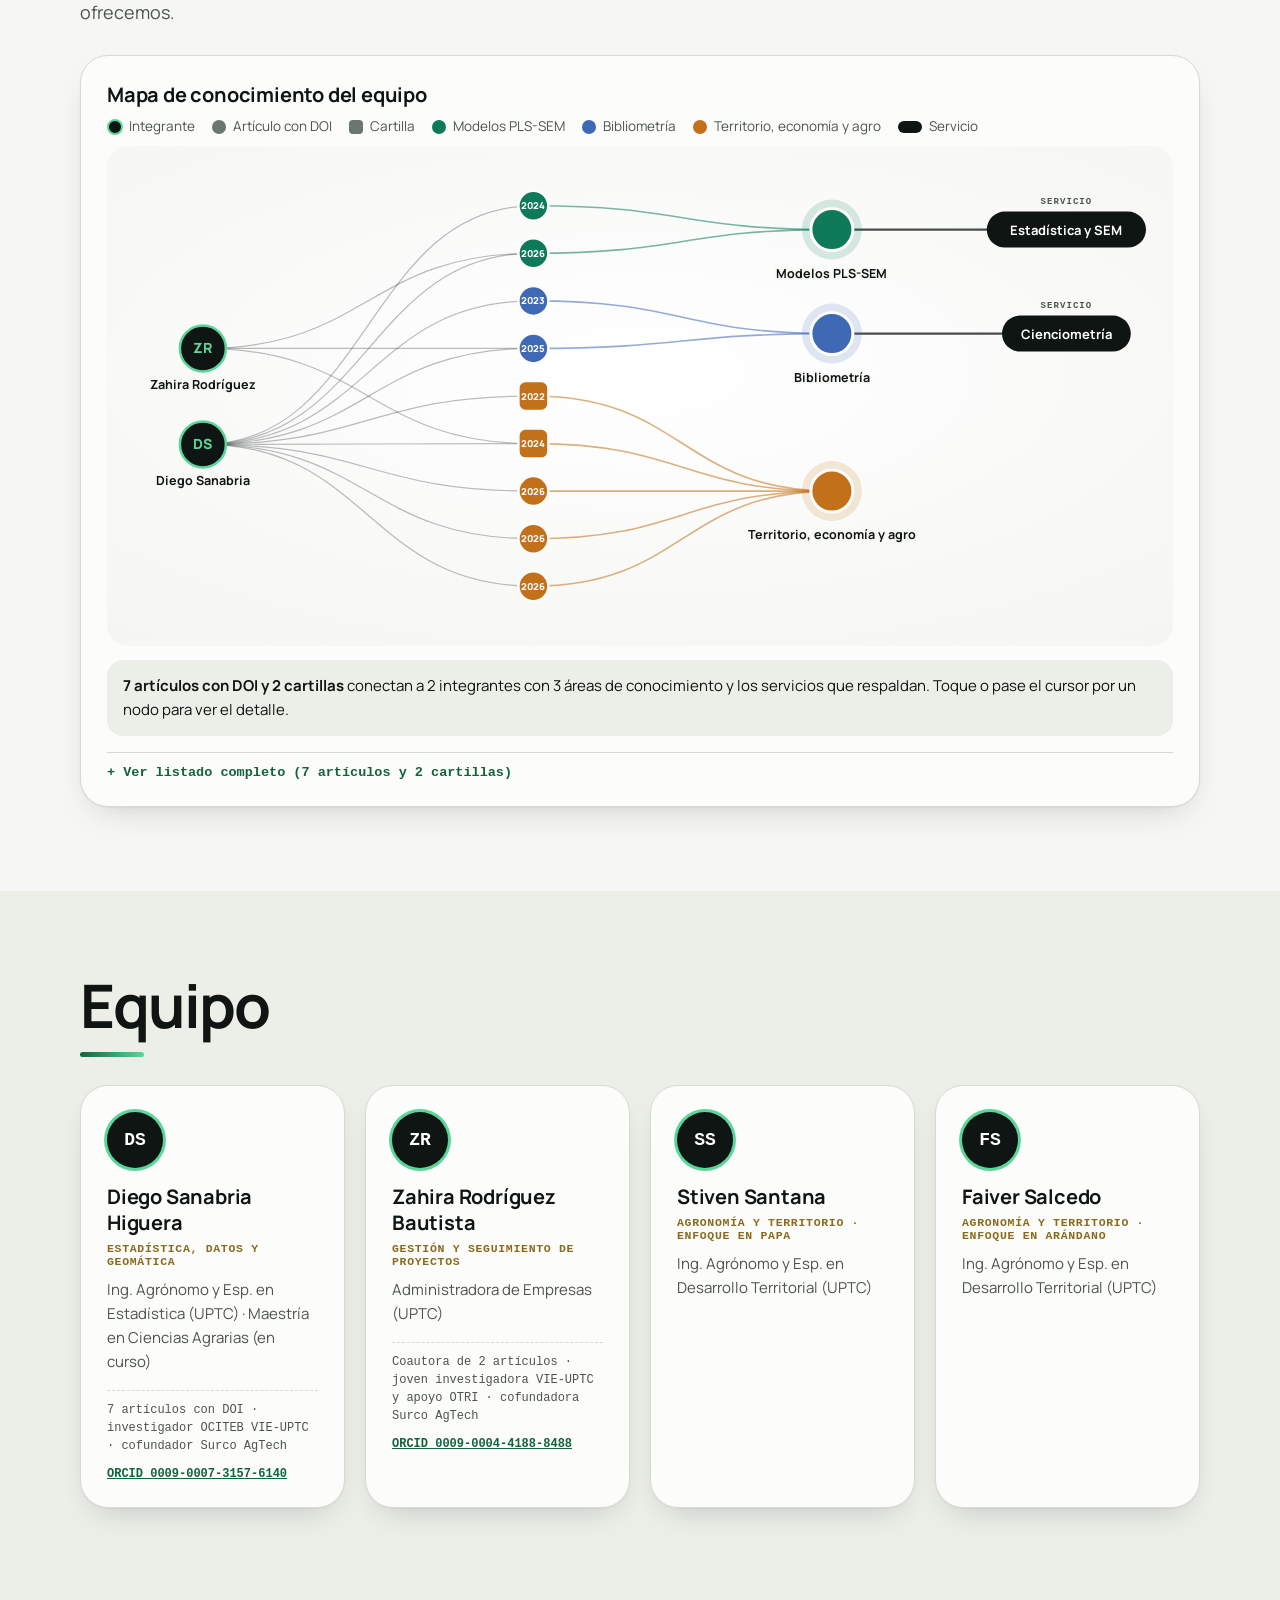
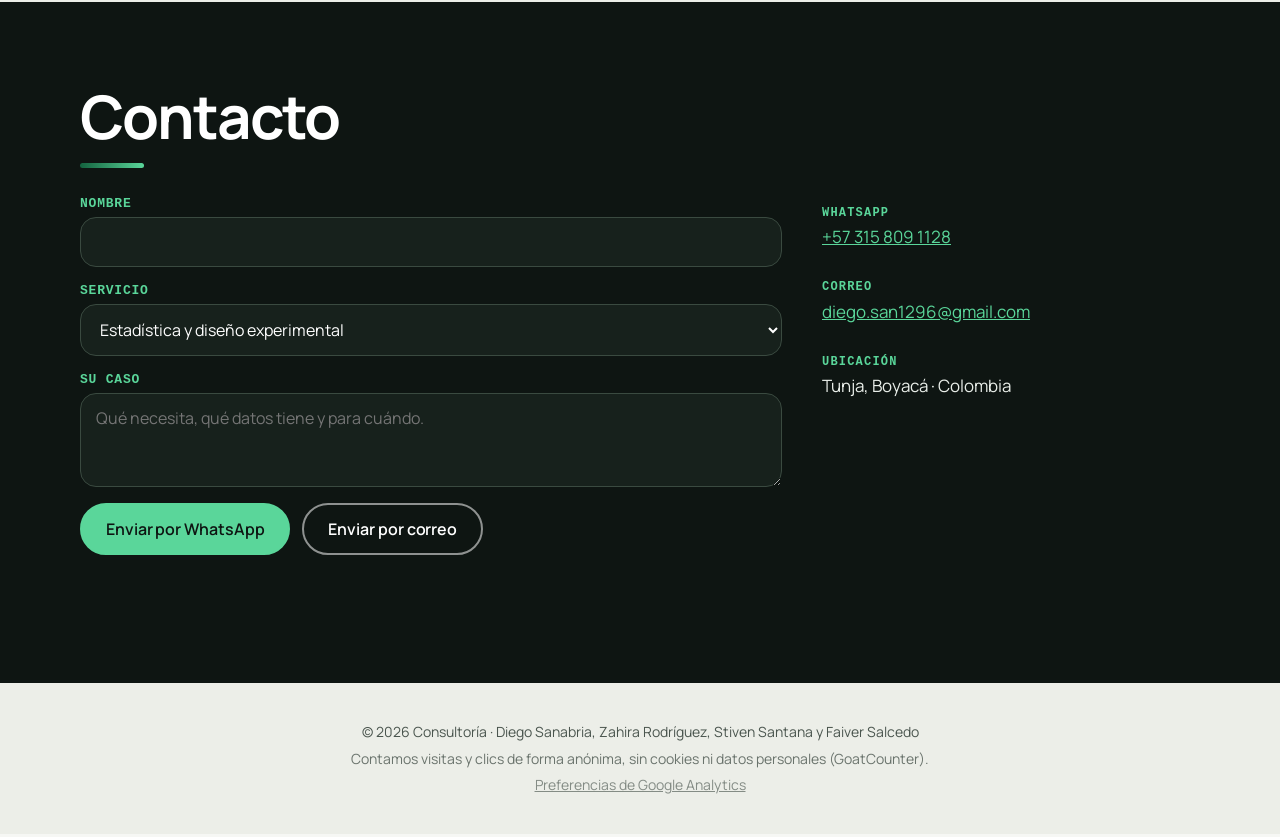
==== commit c0b8ea53: "Arreglos de la auditoria: validador EUDR con usted y enlace al contacto, envios del formulario conta" ====
--- a/index.html
+++ b/index.html
@@ -320,9 +320,9 @@
   </defs>
 </svg>
 
-<script src="datos.js?v=20261128e"></script>
-<script src="comun.js?v=20261128n"></script>
-<script src="app.js?v=20261128p"></script>
-<script src="proceso.js?v=20261128m"></script>
+<script src="datos.js?v=20261128t"></script>
+<script src="comun.js?v=20261128t"></script>
+<script src="app.js?v=20261128t"></script>
+<script src="proceso.js?v=20261128t"></script>
 </body>
 </html>
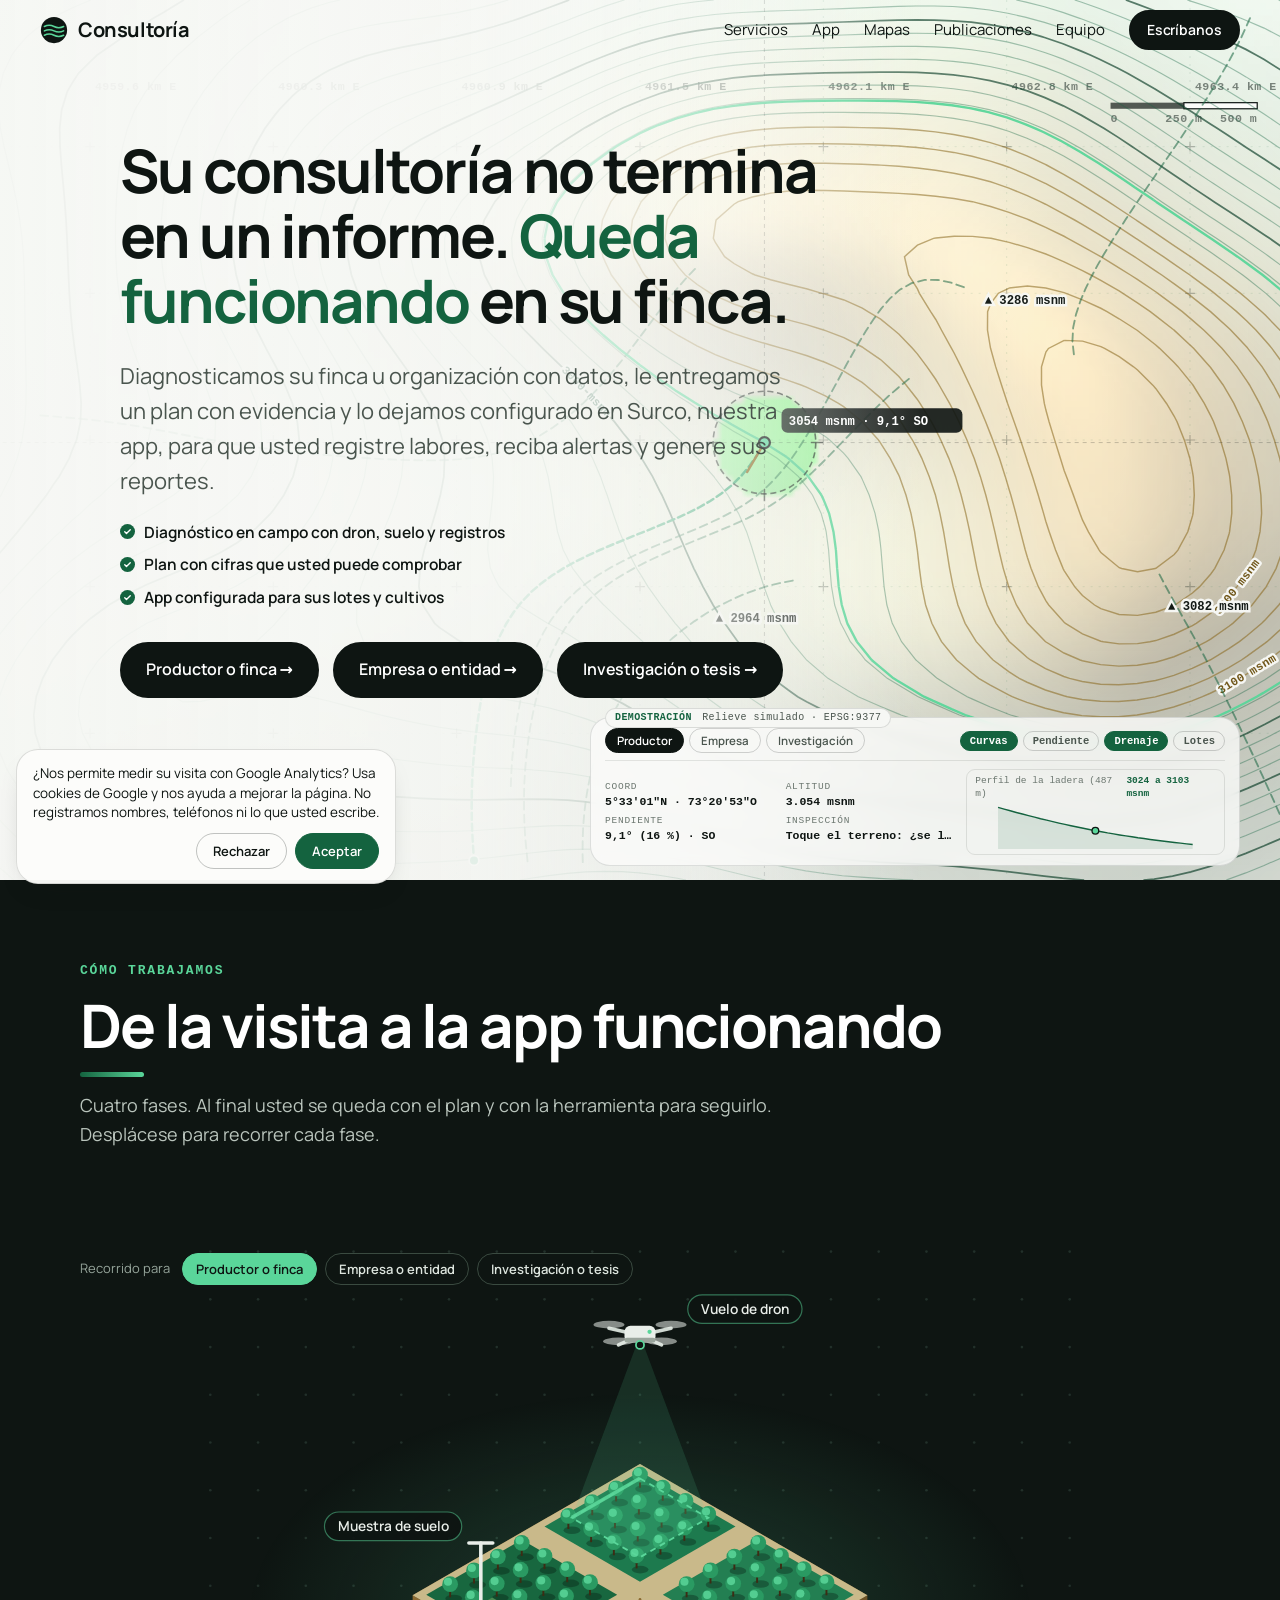
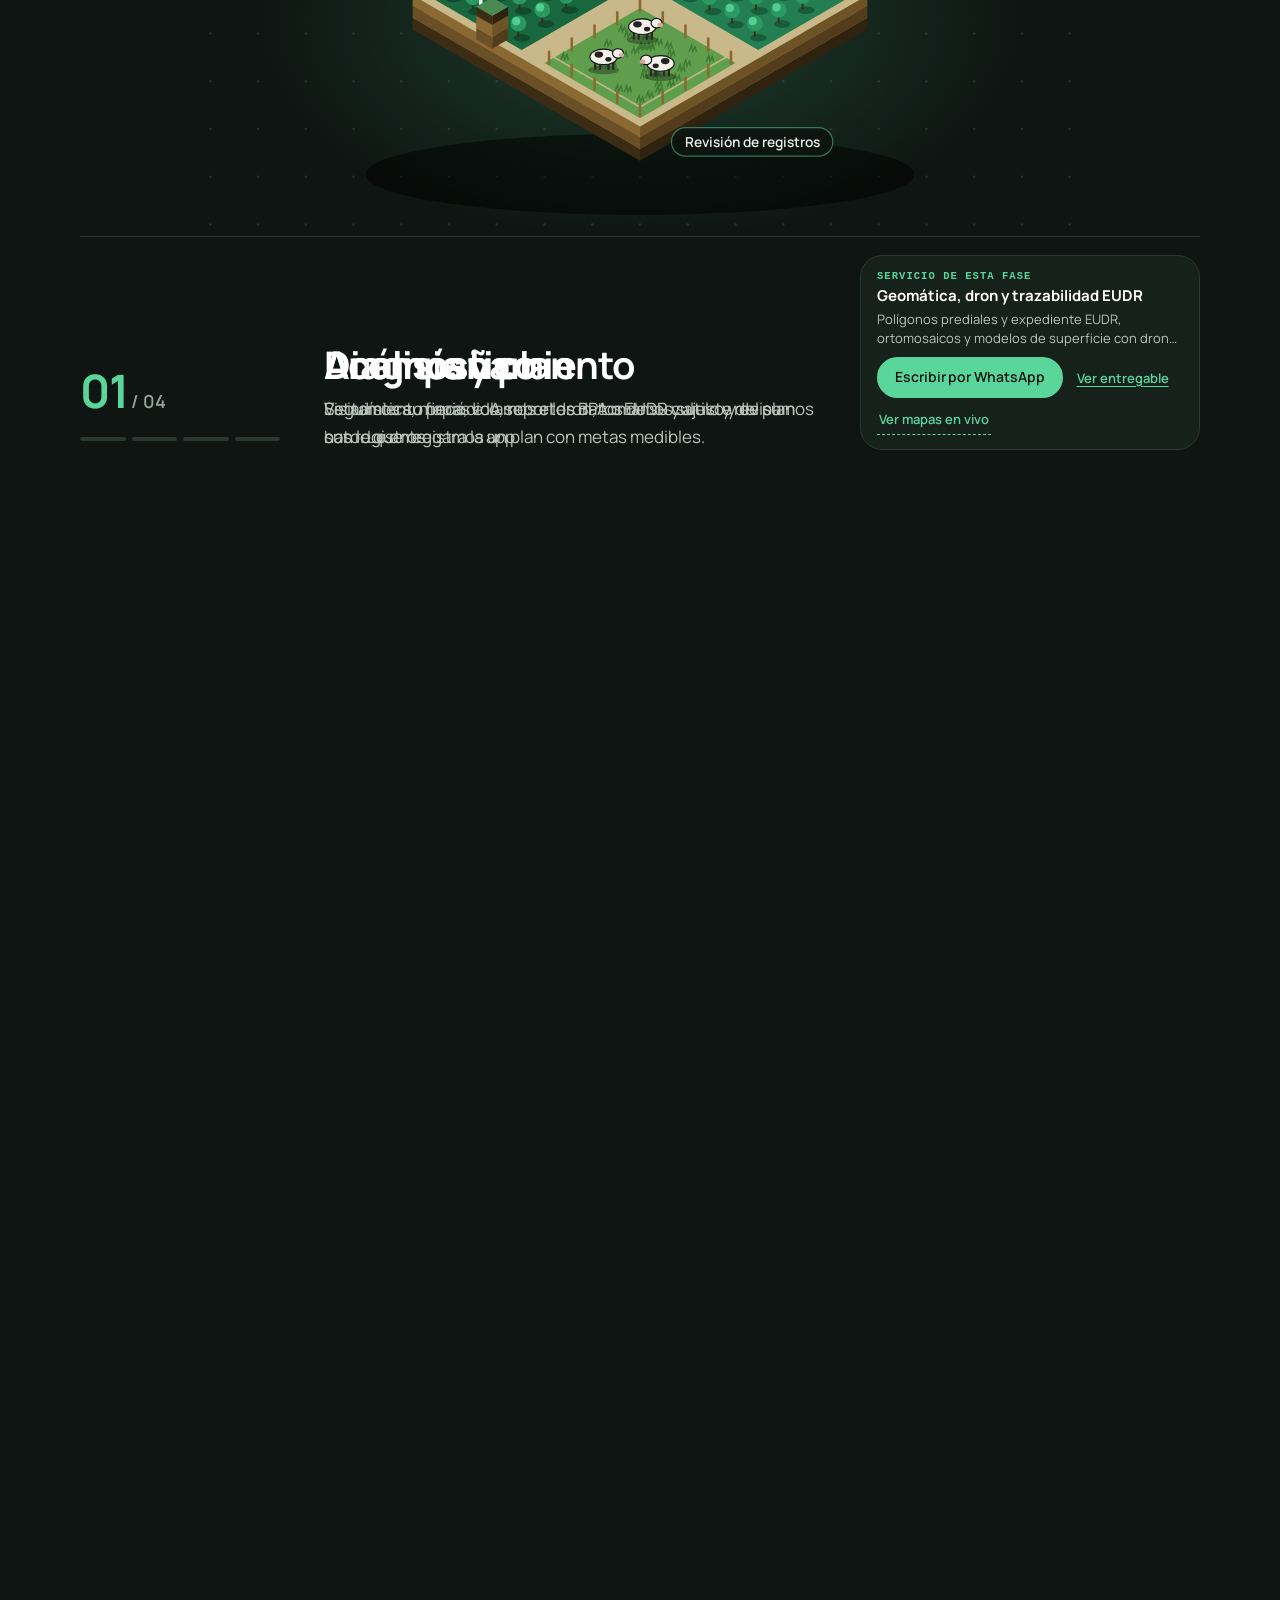
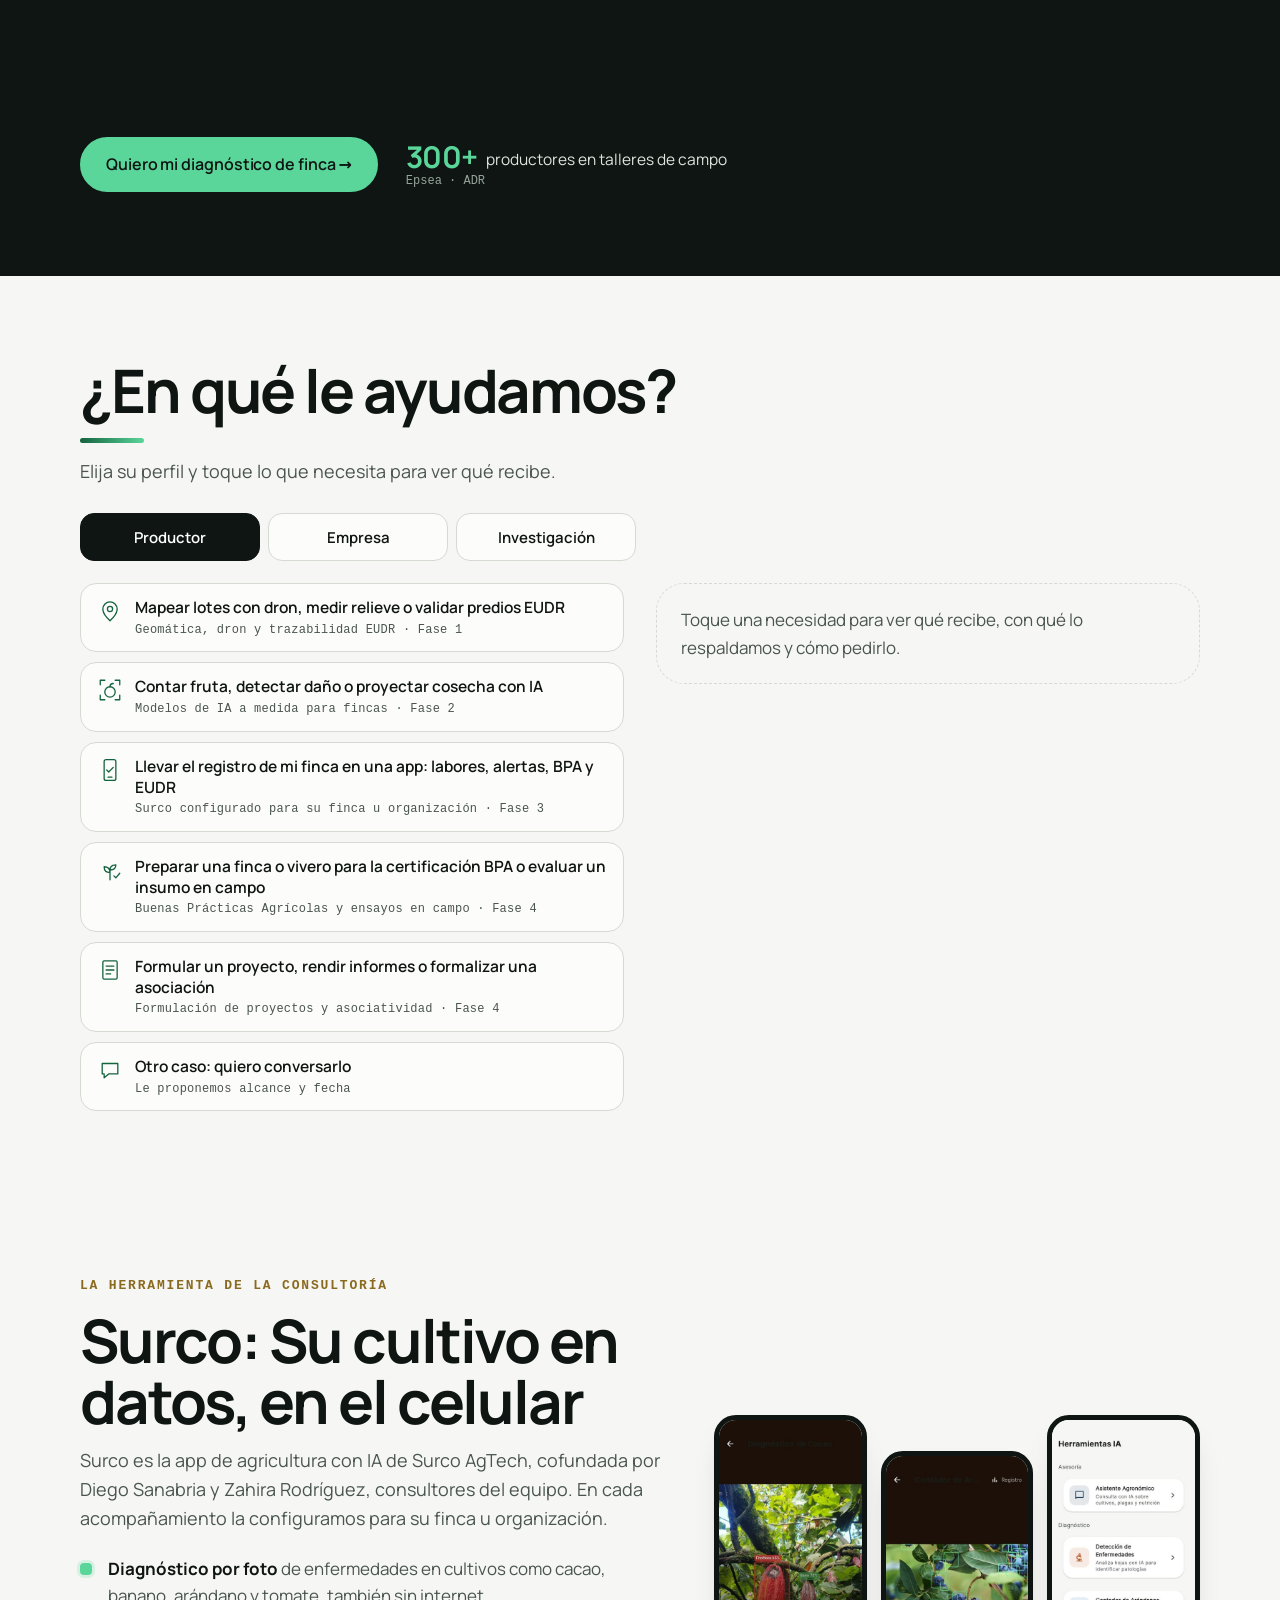
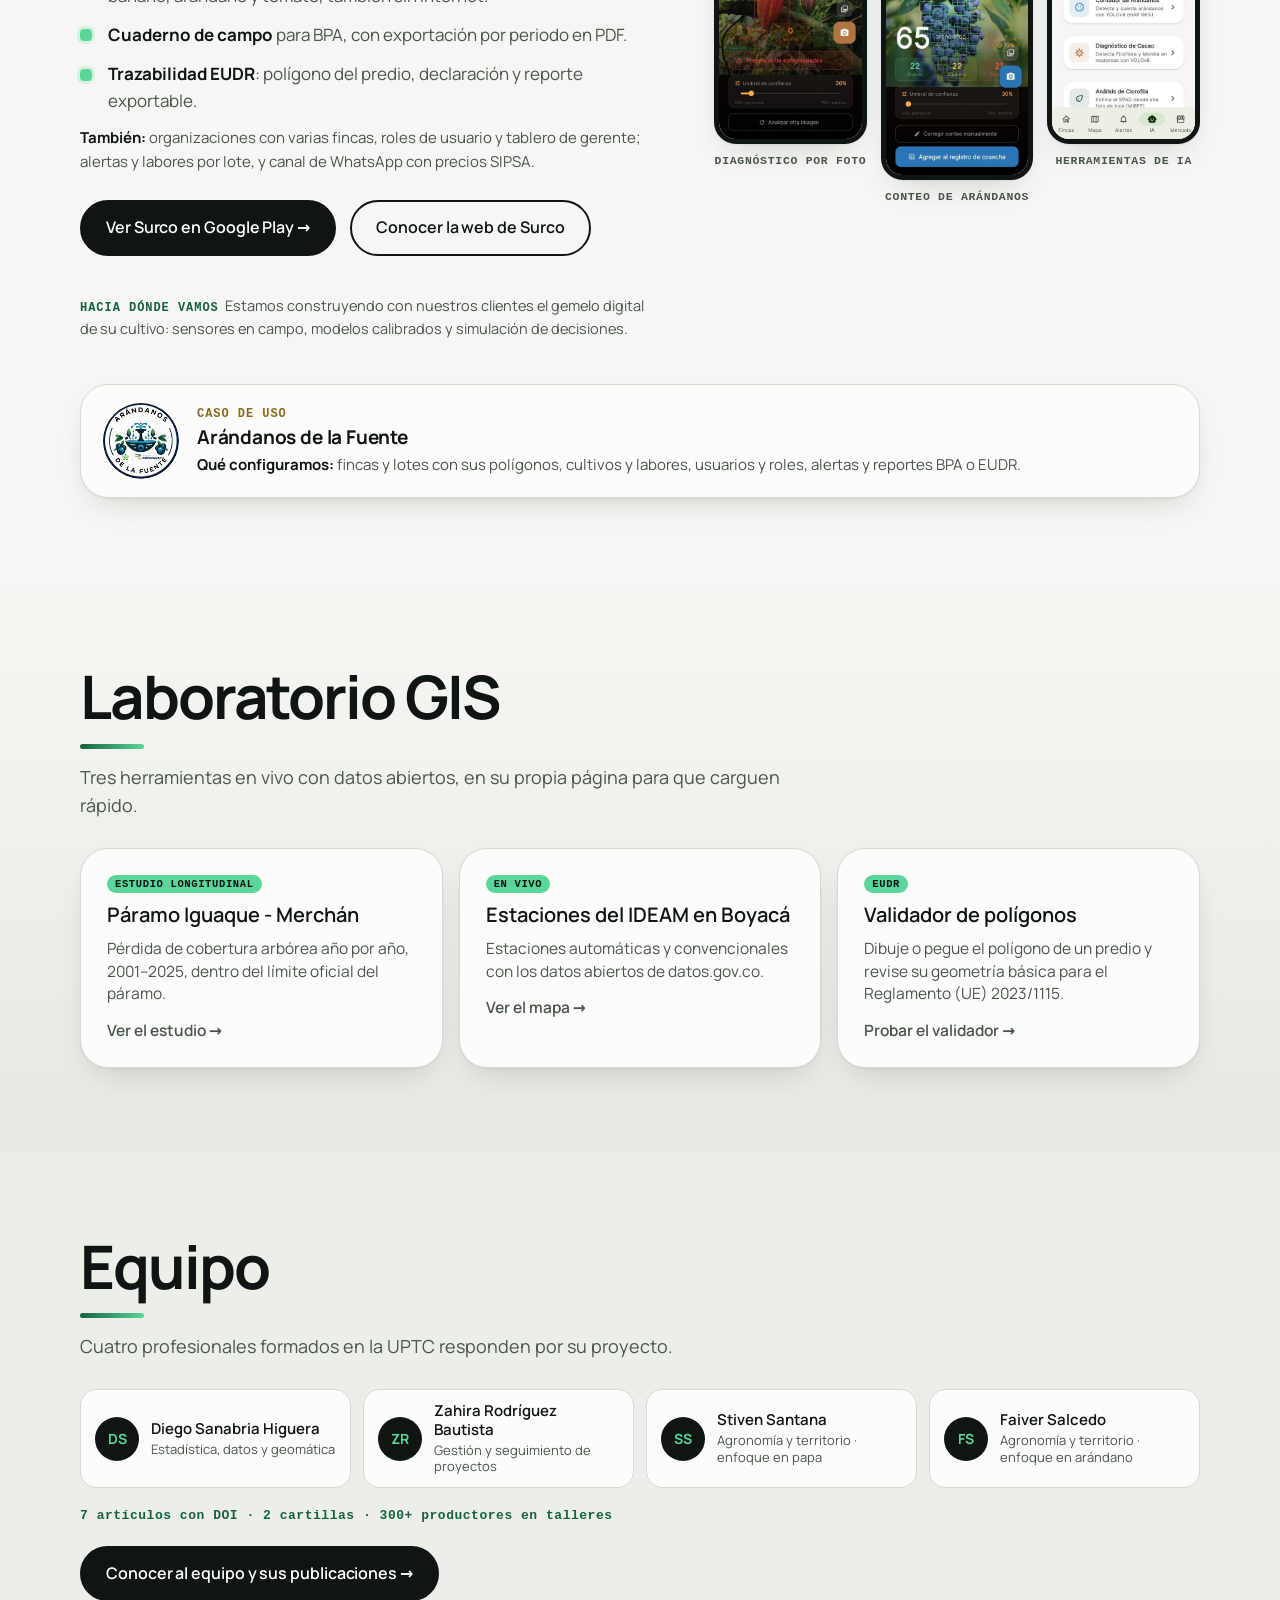
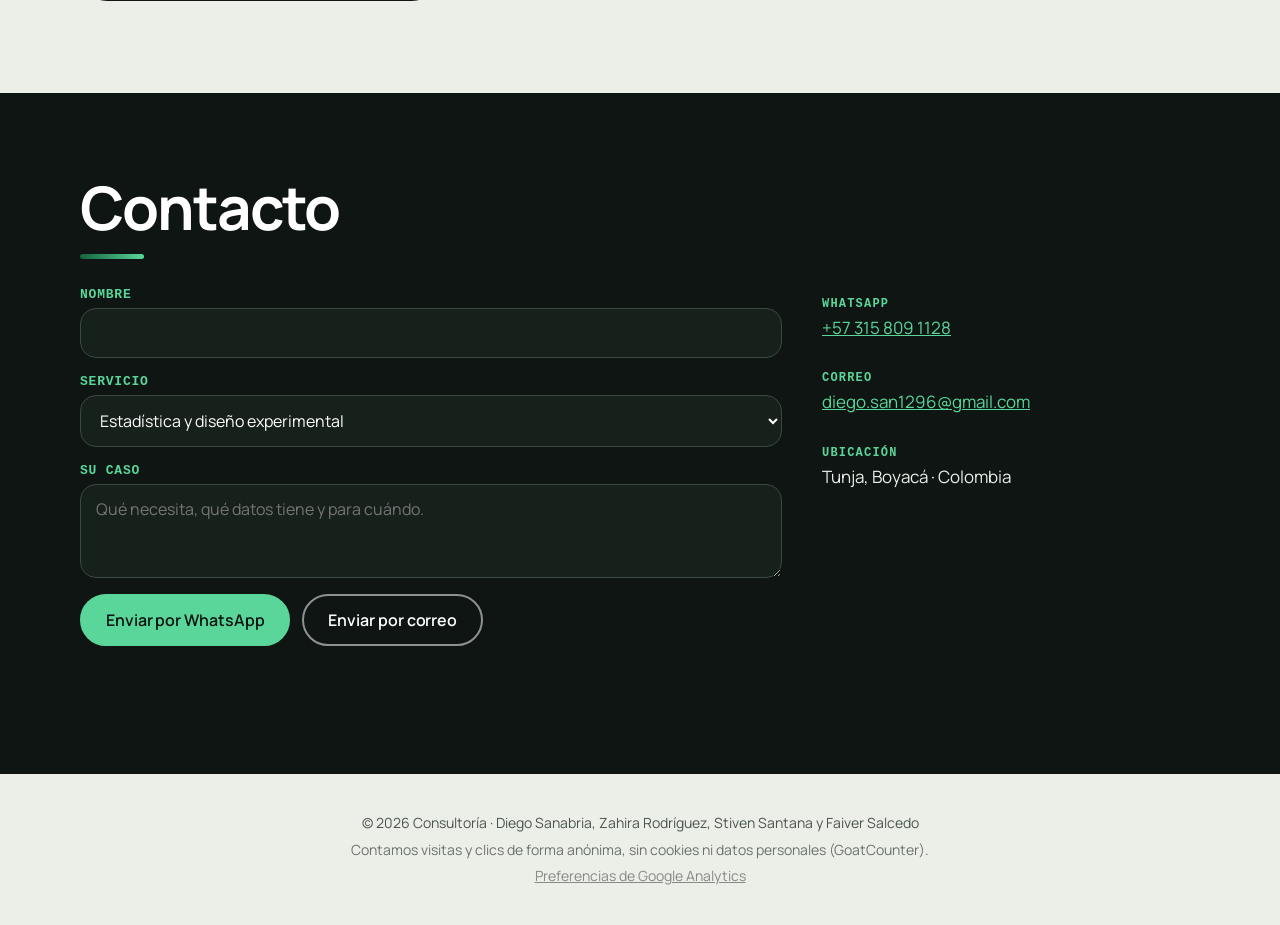
==== commit d0144616: "Servicios por perfil en una sola seccion, equipo y publicaciones en equipo.html con franja en la por" ====
--- a/index.html
+++ b/index.html
@@ -31,7 +31,7 @@
   {"@type":"Person","name":"Faiver Salcedo","jobTitle":"Ingeniero Agrónomo, Especialista en Desarrollo Territorial"}]}
 </script>
 <link rel="preload" href="vendor/fonts/manrope/Manrope-latin.woff2" as="font" type="font/woff2" crossorigin>
-<link rel="stylesheet" href="styles.css?v=20261128s">
+<link rel="stylesheet" href="styles.css?v=20261128w">
 </head>
 <body>
 <a class="saltar" href="#contenido">Saltar al contenido</a>
@@ -44,11 +44,10 @@
   <nav aria-label="Principal">
     <button type="button" class="menu-btn" id="menu-btn" aria-expanded="false" aria-controls="nav-enlaces">Menú</button>
     <div class="enlaces" id="nav-enlaces">
-      <a href="#buscador">Empiece</a>
       <a href="#servicios">Servicios</a>
       <a href="#surco">App</a>
       <a href="laboratorio.html">Mapas</a>
-      <a href="#evidencia">Publicaciones</a>
+      <a href="equipo.html#evidencia">Publicaciones</a>
       <a href="#equipo">Equipo</a>
     </div>
     <a class="boton boton-chico" href="#contacto">Escríbanos</a>
@@ -120,41 +119,23 @@
     <li><span class="num">04</span><h3>Acompañamiento</h3><p>Seguimiento periódico, reportes BPA o EUDR y ajuste del plan con lo que registra la app.</p></li>
   </ol>
   <div class="cierre-acc">
-    <a class="boton" href="#buscador">Quiero mi diagnóstico de finca <span aria-hidden="true">→</span></a>
+    <a class="boton" href="#servicios">Quiero mi diagnóstico de finca <span aria-hidden="true">→</span></a>
     <p class="dato-campo"><b>300+</b> productores en talleres de campo <span>Epsea · ADR</span></p>
   </div>
 </section>
 
-<!-- ============ EMBUDO (2 pasos directos) ============ -->
-<section class="seccion" id="buscador">
+<!-- ============ SERVICIOS POR PERFIL (27/11/2026: fusiona el embudo y el tablero por fases) ============ -->
+<section class="seccion" id="servicios">
+  <span id="buscador" class="ancla" aria-hidden="true"></span>
   <div class="cab">
     <h2>¿En qué le ayudamos?</h2>
-  </div>
-  <div class="buscador embudo">
-    <div class="pasos-e">
-      <fieldset class="paso-e" id="paso-1">
-        <legend><span>1</span> Perfil</legend>
-        <div class="situaciones cortas" id="e-linea" role="radiogroup" aria-label="Perfil"></div>
-      </fieldset>
-      <fieldset class="paso-e" id="paso-2">
-        <legend><span>2</span> Necesidad</legend>
-        <div class="situaciones" id="situaciones" role="radiogroup" aria-label="Necesidad"></div>
-        <p class="e-mas"><a class="e-ver" id="e-ver" href="#resultado" hidden>Ver entregable ↓</a></p>
-      </fieldset>
-    </div>
-    <aside class="resultado" id="resultado" aria-live="polite">
-      <p class="vacio">Elija su perfil y su necesidad para ver qué le entregamos.</p>
-    </aside>
-  </div>
-</section>
-
-<!-- ============ SERVICIOS por fase del ciclo (tablero de ruta; detalle al tocar) ============ -->
-<section class="seccion oscura" id="servicios">
-  <div class="cab">
-    <h2>Servicios</h2>
-    <p class="sf-intro">Cada servicio entra en una fase del recorrido. Toque uno para ver qué recibe.</p>
-  </div>
-  <div class="sf" id="serv-fases"></div>
+    <p class="sub">Elija su perfil y toque lo que necesita para ver qué recibe.</p>
+  </div>
+  <div class="sp-tabs" id="sp-tabs" role="tablist" aria-label="Perfil"></div>
+  <div class="sp" id="paso-2">
+    <div class="sp-lista" id="sp-lista" role="tabpanel"></div>
+    <div class="sp-col" id="sp-col-det"></div>
+  </div>
 </section>
 
 <!-- ============ SURCO, LA APP DE LA CONSULTORÍA ============ -->
@@ -220,39 +201,15 @@
   </div>
 </section>
 
-<!-- ============ EVIDENCIA Y PUBLICACIONES ============ -->
-<section class="seccion" id="evidencia">
-  <div class="cab">
-    <h2>Publicaciones</h2>
-    <p class="sub">Lo que el equipo ha investigado y publicado, conectado con los servicios que hoy le ofrecemos.</p>
-  </div>
-
-  <figure class="tarjeta ancha" id="publicaciones">
-    <figcaption>
-      <h3>Mapa de conocimiento del equipo</h3>
-      <div class="kg-ley" id="g-leyenda"></div>
-    </figcaption>
-    <div class="lienzo kg" id="g-pubs"></div>
-    <div class="detalle-pub" id="detalle-pub" aria-live="polite"></div>
-    <details class="mas-pubs">
-      <summary>Ver listado completo (7 artículos y 2 cartillas)</summary>
-      <ul class="pubs" id="lista-pubs"></ul>
-      <ul class="pubs" id="lista-cartillas"></ul>
-    </details>
-  </figure>
-</section>
-
-<!-- ============ EQUIPO ============ -->
-<section class="seccion claro2" id="equipo">
+<!-- ============ EQUIPO: franja de confianza; el detalle y las publicaciones viven en equipo.html ============ -->
+<section class="seccion claro2 eq-franja" id="equipo">
   <div class="cab">
     <h2>Equipo</h2>
-  </div>
-  <div class="carrusel" id="equipo-car" role="region" aria-roledescription="carrusel" aria-label="Integrantes del equipo">
-    <button type="button" class="car-flecha" id="car-prev" aria-label="Integrante anterior">‹</button>
-    <div class="equipo" id="equipo-lista" tabindex="0"></div>
-    <button type="button" class="car-flecha" id="car-next" aria-label="Integrante siguiente">›</button>
-  </div>
-  <div class="car-pts" id="equipo-pts" aria-label="Posición en el carrusel"></div>
+    <p class="sub">Cuatro profesionales formados en la UPTC responden por su proyecto.</p>
+  </div>
+  <ul class="eq-mini" id="eq-mini"></ul>
+  <p class="eq-dato" id="eq-dato"></p>
+  <p class="eq-acc"><a class="boton" href="equipo.html">Conocer al equipo y sus publicaciones <span aria-hidden="true">→</span></a></p>
 </section>
 
 <!-- ============ VOCES (solo visible si hay testimonios o ?demo=1) ============ -->
@@ -320,9 +277,9 @@
   </defs>
 </svg>
 
-<script src="datos.js?v=20261128t"></script>
+<script src="datos.js?v=20261128u"></script>
 <script src="comun.js?v=20261128t"></script>
-<script src="app.js?v=20261128t"></script>
-<script src="proceso.js?v=20261128t"></script>
+<script src="app.js?v=20261128v"></script>
+<script src="proceso.js?v=20261128v"></script>
 </body>
 </html>
--- a/styles.css
+++ b/styles.css
@@ -1121,3 +1121,65 @@
 @media (max-width:860px){
   .surco-pantallas{scroll-padding-inline:clamp(16px,4vw,40px);padding-right:clamp(16px,4vw,40px)}
 }
+
+/* ---------- Servicios por perfil (27/11/2026): pestañas de perfil, lista de necesidades y detalle ---------- */
+.ancla{display:block;position:relative;top:-80px;visibility:hidden}
+.sp-tabs{display:grid;grid-template-columns:repeat(3,minmax(0,1fr));gap:8px;max-width:560px;margin:0 0 22px}
+.sp-tab{min-height:48px;padding:10px 8px;border-radius:14px;border:1px solid var(--linea);background:#fcfcfa;color:var(--tinta);
+  font:600 15px var(--display);cursor:pointer;transition:background .2s,color .2s,border-color .2s}
+.sp-tab:hover{border-color:var(--verde)}
+.sp-tab[aria-selected=true]{background:var(--tinta);border-color:var(--tinta);color:#fff}
+.sp{display:grid;grid-template-columns:minmax(0,1fr) minmax(0,1fr);gap:clamp(18px,3vw,32px);align-items:start}
+.sp.resalta .sp-lista{animation:pulso 2.2s ease-out;border-radius:18px}
+.sp-lista{display:grid;gap:10px}
+.sp-item{display:flex;gap:12px;align-items:flex-start;width:100%;min-height:56px;padding:13px 16px;text-align:left;cursor:pointer;
+  background:#fcfcfa;border:1px solid var(--linea);border-radius:16px;color:var(--tinta);transition:border-color .2s,box-shadow .2s}
+.sp-item svg{flex:none;width:26px;height:26px;margin-top:1px;fill:none;stroke:var(--verde);stroke-width:2;stroke-linecap:round;stroke-linejoin:round}
+.sp-item b{display:block;font:600 15.5px/1.35 var(--display)}
+.sp-item small{display:block;margin-top:4px;font:500 12px/1.35 var(--mono);color:var(--tinta2);letter-spacing:.02em}
+.sp-item:hover{border-color:var(--verde)}
+.sp-item[aria-expanded=true]{border-color:var(--verde);box-shadow:0 0 0 2px rgba(20,99,63,.22)}
+.sp-col{position:sticky;top:84px}
+.sp-vacio{margin:0;padding:22px 24px;border:1px dashed var(--linea);border-radius:var(--r-l);color:var(--tinta2)}
+.sp-det{background:var(--tinta);color:#dde5de;border-radius:var(--r-l);padding:24px 26px;box-shadow:var(--sombra)}
+.sp-det[hidden]{display:none}
+.sp-det .k{margin:0;font:600 11px var(--mono);letter-spacing:.1em;text-transform:uppercase;color:var(--menta)}
+.sp-det h3{margin:6px 0 10px;color:#fff;font-size:21px}
+.sp-recibe{margin:0 0 14px;font-size:15.5px}
+.sp-recibe b{color:#fff}
+.sp-det .resp{margin:0 0 16px;padding:0 0 14px;border-bottom:1px dashed #3a4a40;font:12.5px/1.6 var(--mono);color:#9bd8b6}
+.sp-det .resp b{color:var(--menta);font-weight:600}
+.sp-acc{display:flex;flex-wrap:wrap;align-items:center;gap:10px 18px}
+.sp-acc .boton{background:var(--menta);border-color:var(--menta);color:var(--tinta)}
+.sp-acc .boton:hover{background:#fff;border-color:#fff}
+.sp-acc .cta{color:var(--menta);font-weight:600;display:inline-flex;align-items:center;min-height:44px}
+@media (max-width:760px){
+  .sp{grid-template-columns:1fr}
+  .sp-col{position:static}
+  .sp-vacio{display:none}
+  .sp-det{margin:-2px 0 4px;padding:18px}
+  .sp-det h3{font-size:19px}
+  .sp-tab{font-size:14px;padding:10px 4px}
+}
+@media print{.sp-tabs,.sp-vacio,.sp-acc{display:none!important}}
+
+/* ---------- Equipo (27/11/2026): franja en la portada y página equipo.html ---------- */
+.eq-mini{list-style:none;margin:0 0 18px;padding:0;display:grid;grid-template-columns:repeat(4,minmax(0,1fr));gap:12px}
+.eq-mini li{display:flex;gap:12px;align-items:center;padding:12px 14px;background:#fcfcfa;border:1px solid var(--linea);border-radius:16px}
+.eq-mini .av{flex:none;width:44px;height:44px;border-radius:50%;display:grid;place-items:center;background:var(--tinta);color:var(--menta);font:700 14px var(--display)}
+.eq-mini b{display:block;font:600 15px/1.25 var(--display)}
+.eq-mini small{display:block;margin-top:2px;color:var(--tinta2);font-size:13px;line-height:1.3}
+.eq-dato{margin:0 0 20px;font:600 13px/1.5 var(--mono);letter-spacing:.04em;color:var(--verde)}
+.eq-pag{padding-top:clamp(96px,12vw,140px)}
+.eq-pag .cab h1{font:700 clamp(32px,5vw,60px)/1.02 var(--display);margin:0 0 14px;letter-spacing:-.035em}
+.eq-pag .cab h1::after{content:"";display:block;width:64px;height:5px;margin-top:16px;border-radius:3px;background:linear-gradient(90deg,var(--verde),var(--menta))}
+.eq-pag .sobretitulo a{color:inherit}
+#evidencia{scroll-margin-top:70px}
+@media (max-width:1000px){.eq-mini{grid-template-columns:repeat(2,minmax(0,1fr))}}
+@media (max-width:520px){.eq-mini{grid-template-columns:1fr;gap:8px}.eq-mini li{padding:10px 12px}}
+/* alineación con la columna de contenido (.seccion>* centra con margin auto; estas reglas no deben anularlo) */
+.sp-tabs{max-width:var(--max);margin:0 auto 22px;grid-template-columns:repeat(3,minmax(0,180px))}
+.eq-mini{margin:0 auto 18px}
+.eq-dato{margin:0 auto 20px}
+.eq-acc{margin:0 auto}
+@media (max-width:760px){.sp-tabs{grid-template-columns:repeat(3,minmax(0,1fr))}}
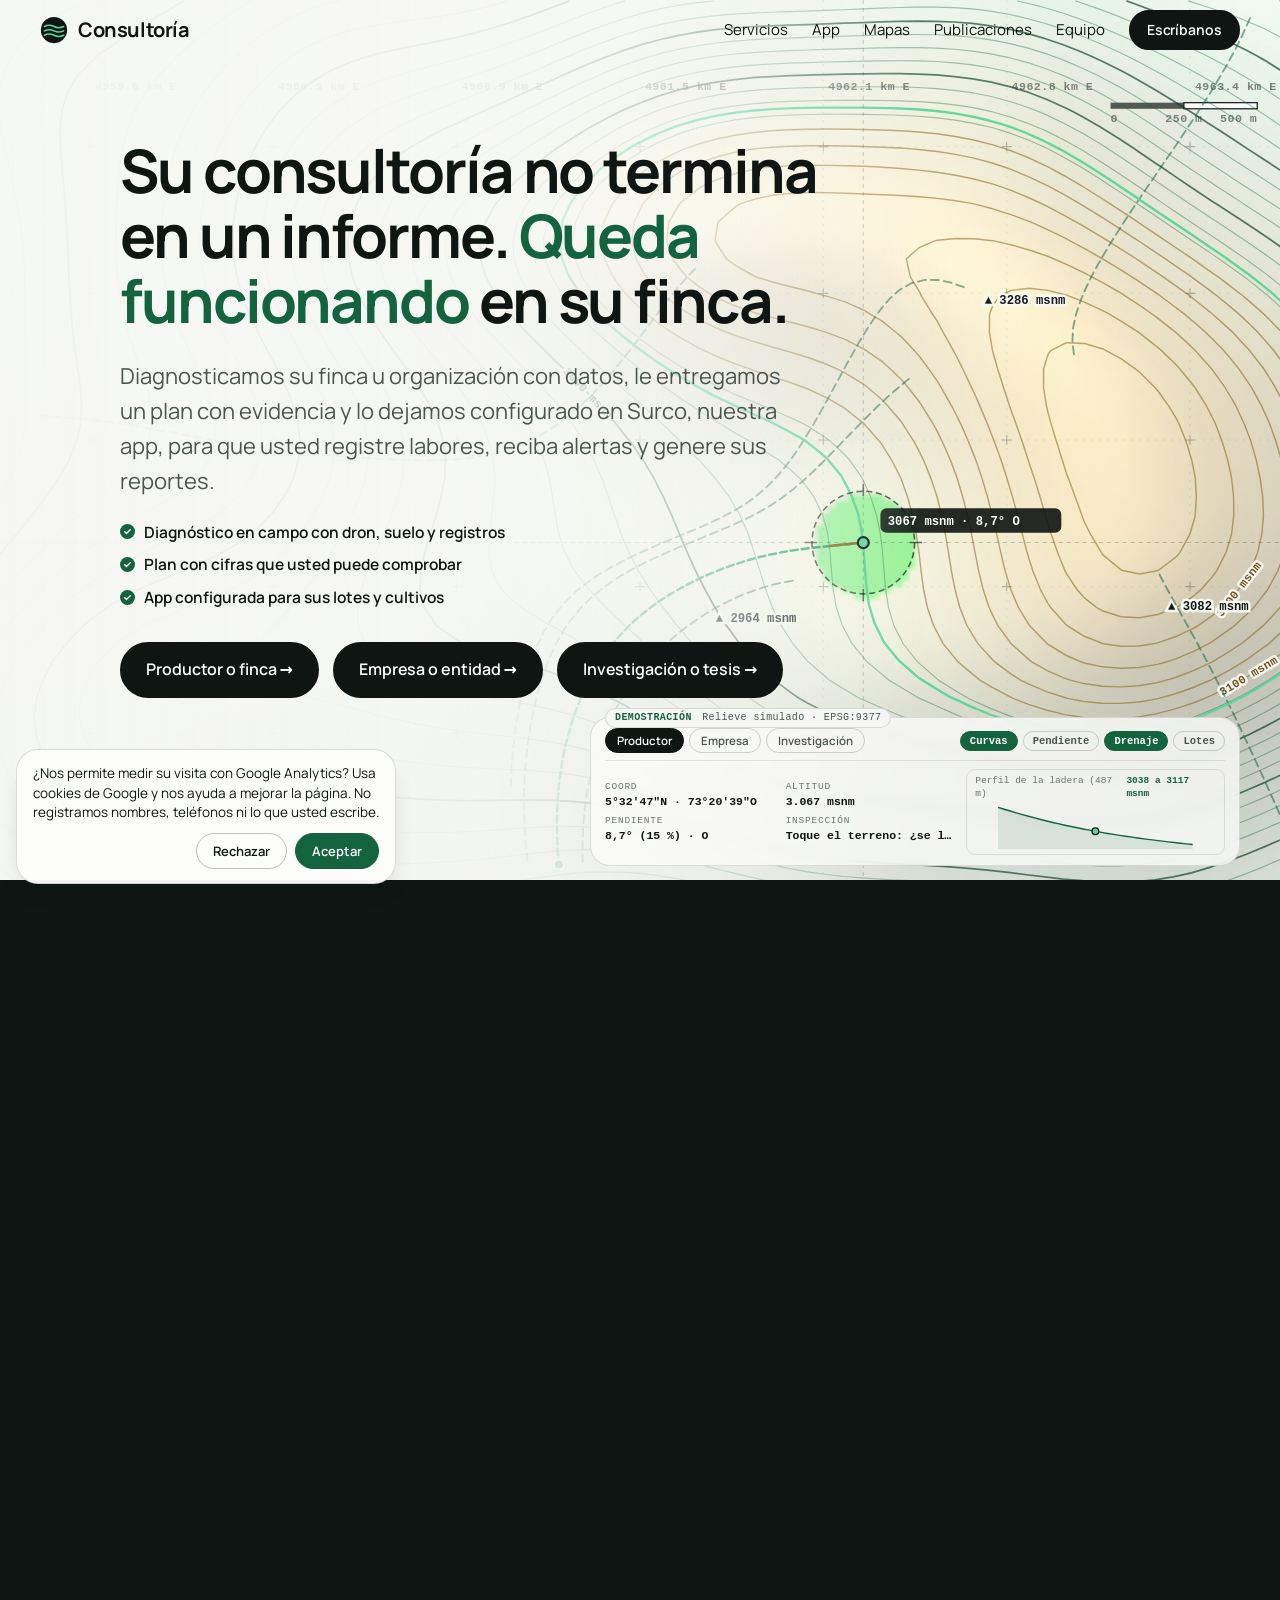
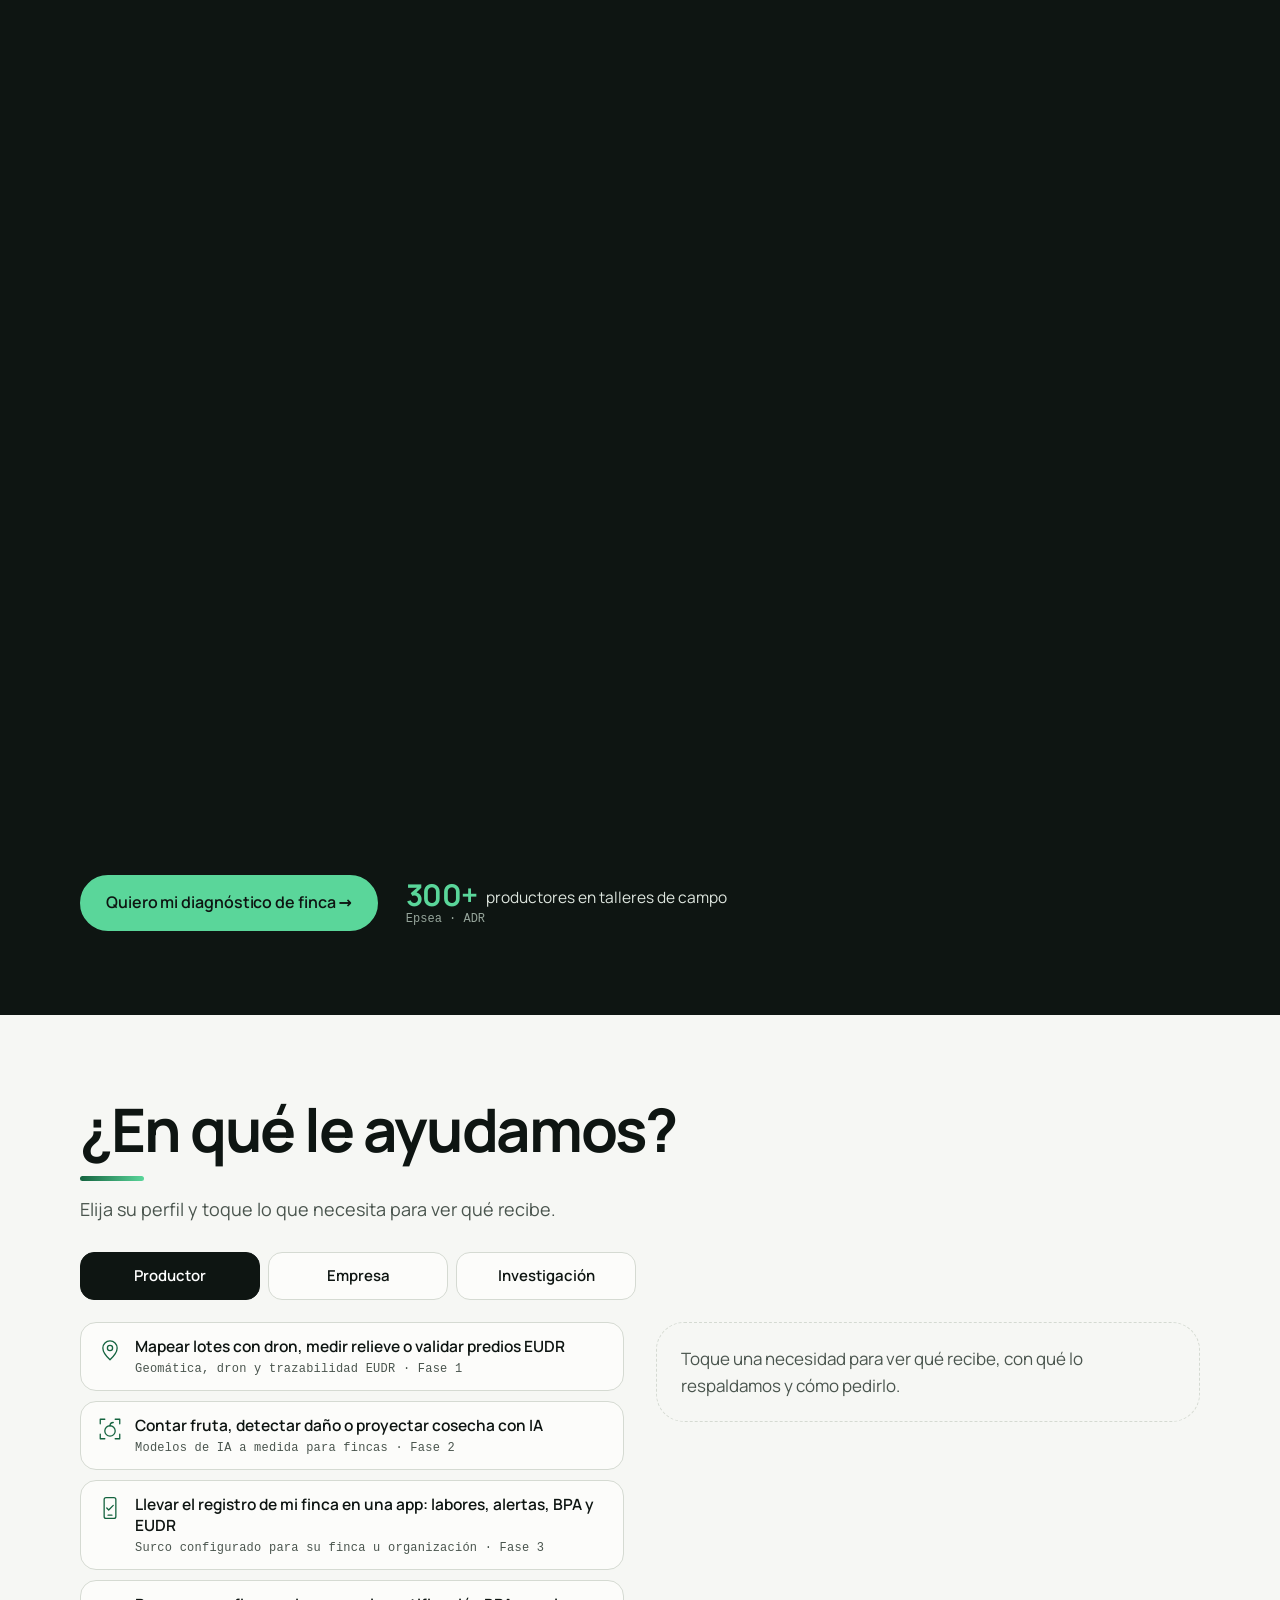
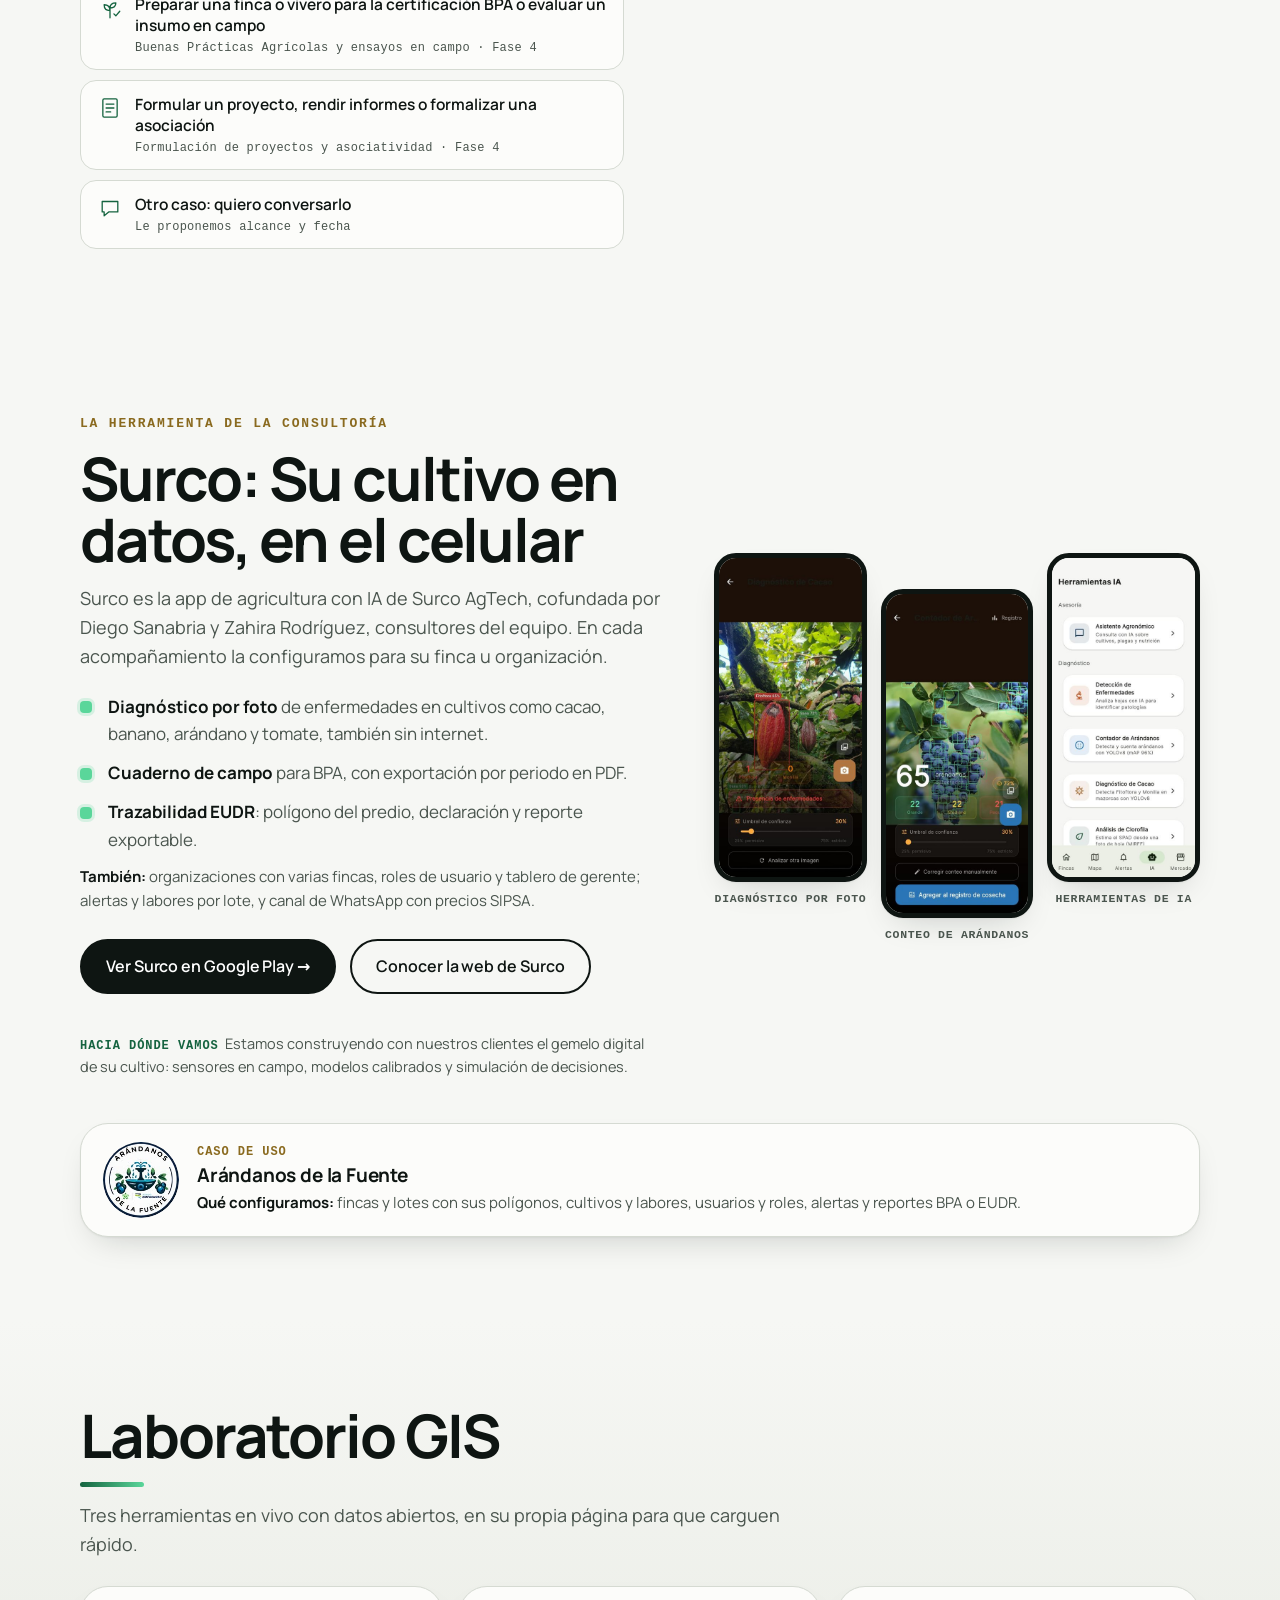
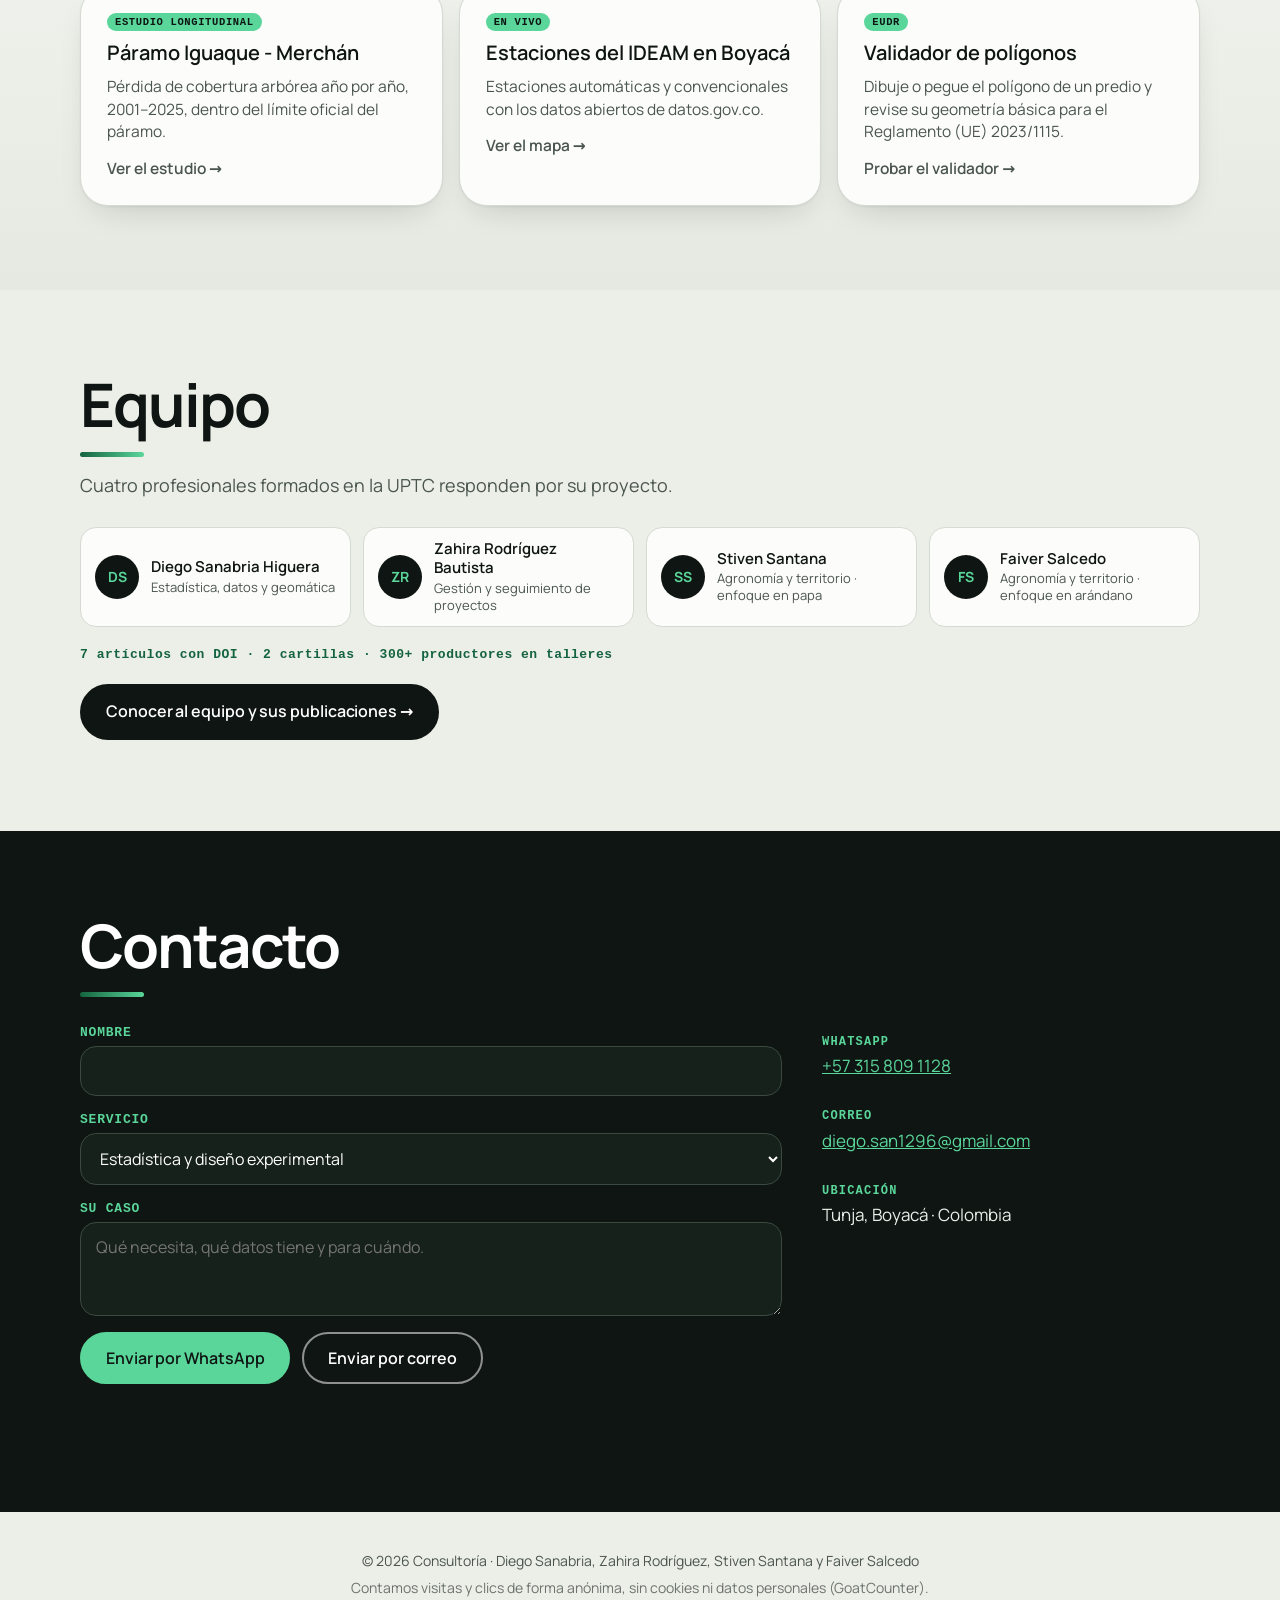
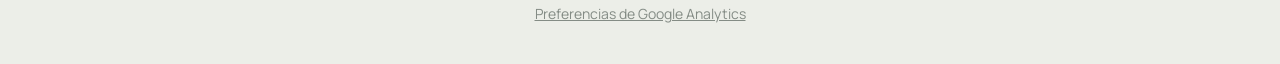
==== commit 0d15b112: "Inicio y Como trabajamos fusionados: el escenario aparece con un fundido sobre el visor y corren las" ====
--- a/index.html
+++ b/index.html
@@ -31,7 +31,7 @@
   {"@type":"Person","name":"Faiver Salcedo","jobTitle":"Ingeniero Agrónomo, Especialista en Desarrollo Territorial"}]}
 </script>
 <link rel="preload" href="vendor/fonts/manrope/Manrope-latin.woff2" as="font" type="font/woff2" crossorigin>
-<link rel="stylesheet" href="styles.css?v=20261128w">
+<link rel="stylesheet" href="styles.css?v=20261128z">
 </head>
 <body>
 <a class="saltar" href="#contenido">Saltar al contenido</a>
@@ -105,7 +105,7 @@
 </section>
 
 <!-- ============ CÓMO TRABAJAMOS (4 pasos) ============ -->
-<section class="seccion oscura" id="proceso">
+<section class="seccion oscura pr-fusion" id="proceso">
   <div class="cab">
     <p class="sobretitulo">Cómo trabajamos</p>
     <h2>De la visita a la app funcionando</h2>
@@ -279,7 +279,7 @@
 
 <script src="datos.js?v=20261128u"></script>
 <script src="comun.js?v=20261128t"></script>
-<script src="app.js?v=20261128v"></script>
-<script src="proceso.js?v=20261128v"></script>
+<script src="app.js?v=20261128x"></script>
+<script src="proceso.js?v=20261128y"></script>
 </body>
 </html>
--- a/styles.css
+++ b/styles.css
@@ -1183,3 +1183,14 @@
 .eq-dato{margin:0 auto 20px}
 .eq-acc{margin:0 auto}
 @media (max-width:760px){.sp-tabs{grid-template-columns:repeat(3,minmax(0,1fr))}}
+
+/* ---------- Inicio y «Cómo trabajamos» fusionados (27/11/2026, prototipo): proceso.js sube la pista bajo el inicio ---------- */
+#proceso.pr-fusion{padding-top:0}
+.pr-fusion.pr-js .cab{position:absolute;width:1px;height:1px;overflow:hidden;clip:rect(0 0 0 0);clip-path:inset(50%);white-space:nowrap}
+.pr-fusion .pr-pista{position:relative;z-index:6;pointer-events:none}
+.pr-fusion .pr-fijo{background:var(--tinta);opacity:0}
+.pr-fusion .pr-fijo.pr-activo{pointer-events:auto}
+/* el escenario cubre todo el ancho sobre el inicio (sombra de 100vmax recortada a lo alto: sin desborde horizontal) */
+.pr-fusion .pr-fijo{box-shadow:0 0 0 100vmax var(--tinta);clip-path:inset(0 -100vmax)}
+/* mientras el escenario no se ve, ni él ni sus hijos reciben toques (algunos hijos traen pointer-events propio) */
+.pr-fusion .pr-fijo:not(.pr-activo),.pr-fusion .pr-fijo:not(.pr-activo) *{pointer-events:none!important}
